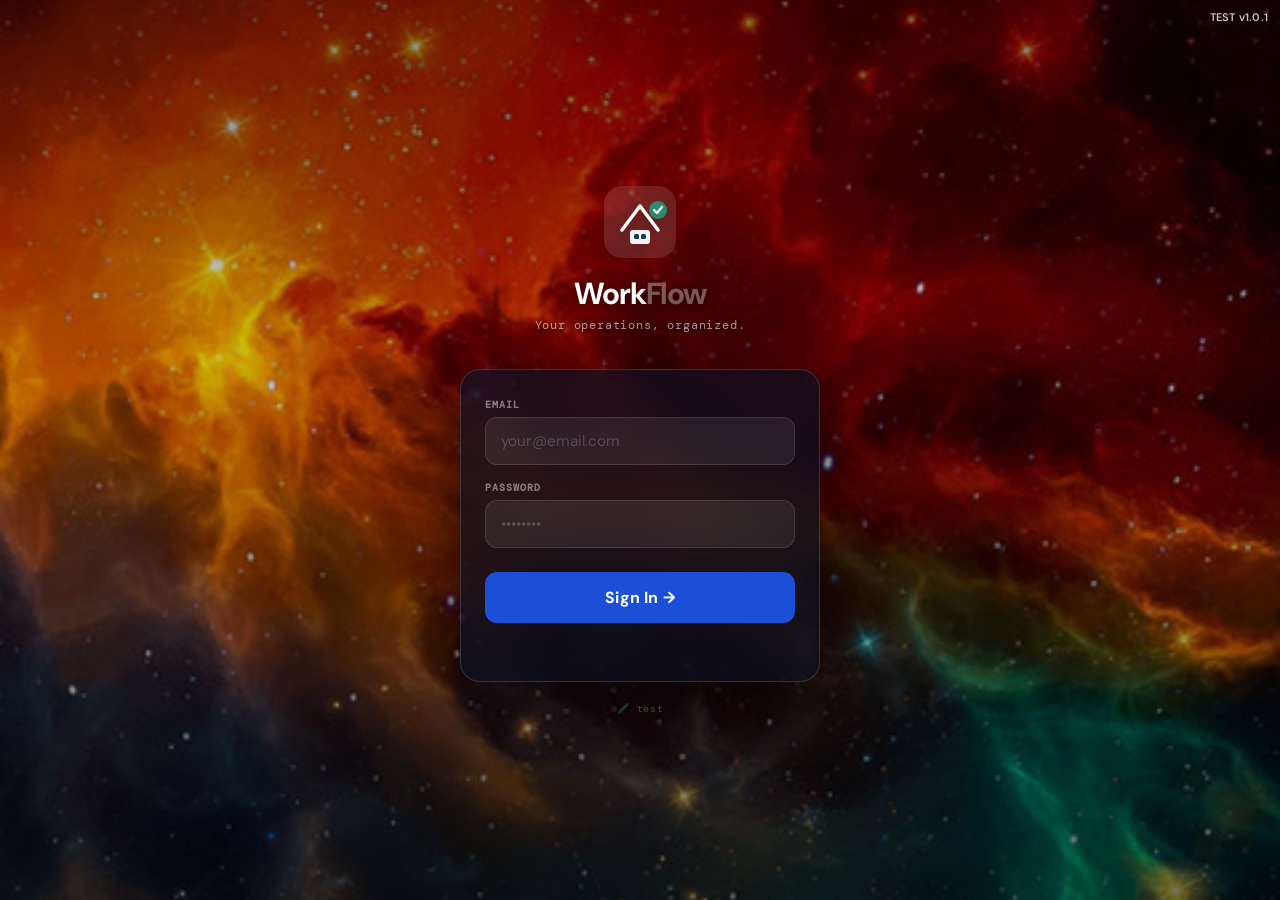
==== index.html @ 75b76e62 "Add money audit form improvements and encryption recovery key - Item 1 (cash on hand vs Acumatica) n" ====
<!DOCTYPE html>
<html lang="en">
<head>
<meta charset="UTF-8">
<meta name="viewport" content="width=device-width, initial-scale=1.0, maximum-scale=1.0">
<title>WorkFlow</title>
<link href="https://fonts.googleapis.com/css2?family=DM+Sans:ital,opsz,wght@0,9..40,300;0,9..40,400;0,9..40,500;0,9..40,600;0,9..40,700;1,9..40,400&family=DM+Mono:wght@400;500&display=swap" rel="stylesheet">
<meta name="mobile-web-app-capable" content="yes">
<meta name="apple-mobile-web-app-capable" content="yes">
<meta name="apple-mobile-web-app-status-bar-style" content="black-translucent">
<meta name="apple-mobile-web-app-title" content="WorkFlow">
<link rel="apple-touch-icon" href="workflow_icon.png" sizes="1024x1024">
<meta name="theme-color" content="#0F2340">
<link rel="manifest" href="manifest.json">
<style>
:root {
  --bg:#F2F3F5; --white:#fff; --surface:#FFFFFF; --surface2:#F8F8FA; --border:#E4E7EC;
  --text:#0F1923; --muted:#6B7A8D; --muted2:#9AA5B4;
  --accent:#1B4FD8; --accent-light:#EBF0FD;
  --green:#16A34A; --green-light:#DCFCE7;
  --orange:#D97706; --orange-light:#FEF3C7;
  --red:#DC2626; --red-light:#FEE2E2;
  --purple:#7C3AED; --purple-light:#EDE9FE;
  --navy:#0F2340;
  --radius:14px; --radius-sm:9px; --shadow:0 1px 4px rgba(0,0,0,0.06);
}
body.dark {
  --bg:#0a0d14; --white:#131720; --surface:#1a1e2a; --surface2:#1f2433; --border:#252d3d;
  --text:#e2e8f0; --muted:#64748b; --muted2:#475569;
  --accent:#4f7ef5; --accent-light:#1a2340;
  --green:#16A34A; --green-light:#0d2a1f;
  --orange:#D97706; --orange-light:#2a1800;
  --red:#DC2626; --red-light:#2a0d0d;
  --purple:#7C3AED; --purple-light:#1e1430;
  --navy:#080f1a;
  --shadow:0 2px 12px rgba(0,0,0,0.4);
}
body.dark .home-banner,body.dark .app-header{background:#080f1a;}
body.dark .checklist-section-hdr{background:#080f1a;}
body.dark .audit-section-hdr{background:#080f1a;}
body.dark .report-top.da3-top{background:#080f1a;}
body.dark .report-top.audit-top{background:#080f1a;}
body.dark .bottom-nav{background:#131720;border-top-color:#252d3d;}
body.dark .modal-sheet{background:#131720;}
body.dark .modal-overlay{background:rgba(0,0,0,0.7);}
body.dark input,body.dark select,body.dark textarea{background:#1a1e2a;color:#e2e8f0;border-color:#252d3d;}
body.dark .yn-btn{background:#1a1e2a;color:#9ca3af;}
body.dark .sub-item-row{background:#0f1320;}
body.dark .task-row{background:#131720;}
body.dark .yn-row{background:#131720;}
body.dark .notes-ta{background:#1a1e2a;color:#e2e8f0;}
body.dark .home-progress-bar{background:rgba(255,255,255,0.15);}
.home-datetime{font-size:0.72rem;color:rgba(255,255,255,0.45);font-family:'DM Mono',monospace;margin-top:4px;letter-spacing:0.03em;}
.sig-pad-wrap{border:2px solid var(--border);border-radius:12px;overflow:hidden;background:var(--white);touch-action:none;cursor:crosshair;position:relative;}
.sig-pad-wrap canvas{display:block;width:100%;height:160px;}
.sig-thumb-grid{display:grid;grid-template-columns:repeat(3,1fr);gap:8px;margin-top:10px;}
.sig-thumb{background:var(--white);border:1.5px solid var(--border);border-radius:10px;padding:6px;cursor:pointer;position:relative;display:flex;align-items:center;justify-content:center;}
.sig-thumb:active{transform:scale(0.97);}
.sig-thumb img{max-width:100%;max-height:60px;object-fit:contain;}
.sig-thumb .sig-del{position:absolute;top:3px;right:3px;background:var(--red);color:white;border:none;border-radius:50%;width:18px;height:18px;font-size:10px;cursor:pointer;display:flex;align-items:center;justify-content:center;line-height:1;}
.sig-thumb.active-sig{border-color:var(--green);box-shadow:0 0 0 2px var(--green-light);}
.email-list-card{background:var(--white);border:1.5px solid var(--border);border-radius:var(--radius);padding:12px 15px;margin-bottom:7px;cursor:pointer;display:flex;align-items:center;gap:12px;transition:border-color 0.15s;}
.email-list-card:active{opacity:0.8;}
.email-list-card.selected{border-color:var(--accent);background:var(--accent-light);}
.email-list-card-check{width:20px;height:20px;border-radius:50%;border:2px solid var(--border);flex-shrink:0;display:flex;align-items:center;justify-content:center;font-size:11px;color:white;transition:all 0.15s;}
.email-list-card.selected .email-list-card-check{background:var(--accent);border-color:var(--accent);}
.email-list-card-name{font-weight:600;font-size:0.9rem;flex:1;}
.email-list-card-count{font-size:0.68rem;color:var(--muted2);font-family:'DM Mono',monospace;}
.email-list-dropdown{flex:1;padding:9px 12px;border:1.5px solid var(--border);border-radius:var(--radius-sm);font-family:'DM Sans',sans-serif;font-size:0.88rem;color:var(--text);background:var(--bg);outline:none;appearance:none;background-image:url("data:image/svg+xml,%3Csvg xmlns='http://www.w3.org/2000/svg' width='12' height='12' viewBox='0 0 12 12'%3E%3Cpath fill='%236B7A8D' d='M6 8L1 3h10z'/%3E%3C/svg%3E");background-repeat:no-repeat;background-position:right 10px center;padding-right:28px;}
.email-manage-btn{padding:9px 13px;border-radius:var(--radius-sm);border:1.5px solid var(--border);background:var(--bg);font-family:'DM Sans',sans-serif;font-size:0.8rem;font-weight:600;color:var(--accent);cursor:pointer;flex-shrink:0;}
.email-recipient-chip{font-size:0.68rem;font-family:'DM Mono',monospace;background:var(--accent-light);color:var(--accent);padding:3px 9px;border-radius:20px;}
.tpl-pill{flex-shrink:0;padding:7px 14px;border-radius:20px;border:1.5px solid var(--border);background:var(--white);font-family:'DM Sans',sans-serif;font-size:0.82rem;font-weight:600;color:var(--muted);cursor:pointer;white-space:nowrap;transition:all 0.15s;}
.tpl-pill.active{background:var(--navy);color:white;border-color:var(--navy);}
.email-tpl-card{background:var(--white);border:1.5px solid var(--border);border-radius:var(--radius);margin-bottom:7px;overflow:hidden;cursor:pointer;transition:border-color 0.15s;}
.email-tpl-card.active{border-color:var(--accent);}
.email-tpl-card-hdr{display:flex;align-items:center;gap:10px;padding:12px 14px;}
.email-tpl-card-check{width:20px;height:20px;border-radius:50%;border:2px solid var(--border);flex-shrink:0;display:flex;align-items:center;justify-content:center;font-size:11px;color:white;transition:all 0.15s;}
.email-tpl-card.active .email-tpl-card-check{background:var(--accent);border-color:var(--accent);}
.email-tpl-card-name{font-size:0.72rem;font-family:'DM Mono',monospace;color:var(--muted2);text-transform:uppercase;letter-spacing:0.07em;}
.email-tpl-card-subject{font-size:0.9rem;font-weight:700;color:var(--text);flex:1;}
.email-tpl-card.active .email-tpl-card-subject{color:var(--accent);}
.email-tpl-card-edit{padding:5px 10px;border:1.5px solid var(--border);border-radius:7px;background:var(--bg);font-size:0.75rem;font-weight:600;color:var(--muted);cursor:pointer;flex-shrink:0;}
.email-tpl-card-body{padding:0 14px 12px;font-size:0.82rem;color:var(--muted);line-height:1.55;white-space:pre-wrap;border-top:1px solid var(--border);padding-top:10px;display:none;}
.email-tpl-card.active .email-tpl-card-body{display:block;}
.email-compose-btn{width:100%;padding:14px;border-radius:var(--radius);border:none;background:var(--navy);color:white;font-family:'DM Sans',sans-serif;font-size:0.9rem;font-weight:700;cursor:pointer;display:flex;align-items:center;justify-content:center;gap:8px;}
.email-compose-btn:active{transform:scale(0.98);}
.email-list-block{background:var(--surface2);border-radius:10px;padding:12px;margin-bottom:12px;border:1px solid var(--border);}
.email-list-name-row{display:flex;align-items:center;gap:8px;margin-bottom:8px;}
.email-list-name{flex:1;background:var(--white);border:1.5px solid var(--border);border-radius:8px;padding:8px 10px;font-size:0.9rem;color:var(--text);font-family:'DM Sans',sans-serif;outline:none;}
.email-list-del{background:var(--red-light);color:var(--red);border:none;border-radius:7px;padding:7px 11px;font-size:0.85rem;cursor:pointer;font-weight:700;}
.email-list-textarea{width:100%;border:1.5px solid var(--border);border-radius:8px;padding:8px 10px;font-size:0.78rem;font-family:'DM Mono',monospace;background:var(--white);color:var(--text);resize:none;outline:none;min-height:70px;box-sizing:border-box;line-height:1.6;}
body.dark .ainfo-card{background:var(--white);}
body.dark .aitem-text{color:#e2e8f0;}
body.dark .aitem-num{color:#9ca3af;}
body.dark .acorr-lbl.orange{color:#f09a3e;}
body.dark .acorr-lbl.green{color:#4caf82;}
body.dark .acorr-lbl.blue{color:#6fa3e8;}
body.dark .ayn-btn{background:var(--surface);color:#c9d1e0;border-color:var(--border);}
body.dark .ayn-btn.ayes{color:#4caf82;}
body.dark .ayn-btn.ano{color:#e06c6c;}
body.dark .ayn-btn.ana{color:#9ca3af;}
body.dark .audit-slbl{color:#9ca3af;}
body.dark .ainfo-lbl{color:#9ca3af;}
body.dark .asig-note{background:#1e1430;border-color:#4a3a70;color:#b8a4df;}
body.dark .cmeta-field .cmeta-label{color:#9ca3af;}
body.dark .cmeta-field .cmeta-val{color:#e2e8f0;}
*{margin:0;padding:0;box-sizing:border-box;-webkit-tap-highlight-color:transparent;}
body{font-family:'DM Sans',sans-serif;background:var(--bg);color:var(--text);min-height:100vh;font-size:15px;-webkit-font-smoothing:antialiased;}

/* ── SCREENS ── */
.screen{display:none;min-height:100vh;}
.screen.active{display:block;}

/* ── STICKY HEADER ── */
.app-header{background:var(--navy);color:white;padding:52px 16px 14px;position:sticky;top:0;z-index:100;display:flex;align-items:center;gap:12px;}
/* JS sets --header-h on each checklist screen open; fallback 84px */
.back-btn{background:rgba(255,255,255,0.1);border:none;color:white;width:36px;height:36px;border-radius:var(--radius-sm);font-size:18px;cursor:pointer;display:flex;align-items:center;justify-content:center;flex-shrink:0;}
.header-title{font-size:1.05rem;font-weight:700;line-height:1.2;letter-spacing:-0.02em;}
.header-sub{font-size:0.62rem;color:rgba(255,255,255,0.4);font-family:'DM Mono',monospace;margin-top:2px;letter-spacing:0.05em;text-transform:uppercase;}

/* ── HOME TOP BANNER ── */
.home-banner{background:var(--navy);color:white;padding:52px 20px 30px;position:relative;}
.home-banner::after{content:'';position:absolute;bottom:-1px;left:0;right:0;height:24px;background:var(--bg);border-radius:20px 20px 0 0;}
body.dark .home-banner::after{background:var(--bg);}
.home-banner-row1{display:flex;align-items:center;justify-content:space-between;margin-bottom:14px;}
.home-greeting{font-size:0.65rem;color:rgba(255,255,255,0.5);font-family:'DM Mono',monospace;letter-spacing:0.1em;text-transform:uppercase;}
.home-datetime{font-size:0.72rem;color:rgba(255,255,255,0.45);font-family:'DM Mono',monospace;letter-spacing:0.03em;}
.home-banner-row2{display:flex;align-items:center;justify-content:space-between;gap:12px;}
.home-banner-text{flex:1;}
.home-name{font-size:1.6rem;font-weight:700;letter-spacing:-0.03em;}
.home-month{display:inline-block;background:rgba(255,255,255,0.12);border-radius:20px;padding:4px 13px;font-size:0.72rem;font-family:'DM Mono',monospace;margin-top:10px;letter-spacing:0.02em;}
.home-overall-label{font-size:0.65rem;color:rgba(255,255,255,0.45);margin-top:8px;font-family:'DM Mono',monospace;}
/* Progress ring */
.home-ring-wrap{position:relative;width:64px;height:64px;flex-shrink:0;display:flex;align-items:center;justify-content:center;}
.home-ring{width:64px;height:64px;transform:rotate(-90deg);}
.home-ring-bg{fill:none;stroke:rgba(255,255,255,0.12);stroke-width:5;}
.home-ring-fill{fill:none;stroke:rgba(255,255,255,0.85);stroke-width:5;stroke-linecap:round;stroke-dasharray:150.8;stroke-dashoffset:150.8;transition:stroke-dashoffset 0.6s ease;}
.home-ring-pct{position:absolute;font-size:0.72rem;font-weight:700;color:white;font-family:'DM Mono',monospace;letter-spacing:-0.02em;}

/* ── SETUP BANNER ── */
.setup-banner{margin:20px 14px 0;background:var(--orange-light);border:1px solid #f0c080;border-radius:var(--radius);padding:13px 15px;display:flex;gap:10px;}
.setup-banner-text{font-size:0.82rem;color:var(--orange);}
.setup-banner-text strong{display:block;font-weight:700;margin-bottom:3px;}
.setup-go-btn{display:inline-block;margin-top:8px;background:var(--orange);color:white;border:none;border-radius:8px;padding:7px 14px;font-family:'DM Sans',sans-serif;font-weight:600;font-size:0.8rem;cursor:pointer;}

/* ── SECTION LABEL ── */
.section-label{padding:14px 18px 7px;font-size:0.62rem;font-family:'DM Mono',monospace;text-transform:uppercase;letter-spacing:0.1em;color:var(--muted2);font-weight:500;}

/* ── HOME HOUSE CARDS ── */
.home-list{padding:8px 14px 200px;}
.home-house-card{background:var(--white);border:1px solid var(--border);border-radius:var(--radius);margin-bottom:8px;overflow:hidden;cursor:pointer;transition:transform 0.12s;}
.home-house-card:active{transform:scale(0.985);}
.home-house-card-body{padding:14px 15px;display:flex;align-items:center;gap:13px;}
.home-house-icon{width:40px;height:40px;border-radius:11px;background:var(--accent-light);display:flex;align-items:center;justify-content:center;font-size:1.1rem;flex-shrink:0;}
.home-house-info{flex:1;min-width:0;}
.home-house-name{font-weight:700;font-size:0.95rem;white-space:nowrap;overflow:hidden;text-overflow:ellipsis;letter-spacing:-0.01em;}
.home-house-summary{font-size:0.7rem;color:var(--muted2);margin-top:3px;font-family:'DM Mono',monospace;}
.home-house-badges{display:flex;gap:5px;margin-top:7px;flex-wrap:wrap;}
.badge{font-size:0.65rem;font-weight:700;font-family:'DM Mono',monospace;padding:3px 8px;border-radius:20px;}
.badge-green{background:var(--green-light);color:var(--green);}
.badge-amber{background:var(--orange-light);color:var(--orange);}
.badge-orange{background:var(--orange-light);color:var(--orange);}
.badge-red{background:var(--red-light);color:var(--red);}
.badge-grey{background:var(--bg);color:var(--muted2);}
.badge-purple{background:var(--purple-light);color:var(--purple);}
.home-house-chevron{color:var(--muted2);font-size:1.1rem;flex-shrink:0;}
.home-house-bar{height:2px;background:var(--bg);}
.home-house-bar-fill{height:100%;background:var(--green);transition:width 0.4s;}
/* Inline stat chips on house cards */
.home-house-chips{display:flex;gap:5px;margin-top:7px;flex-wrap:wrap;}
.hhcard-chip{font-size:0.65rem;font-weight:700;font-family:'DM Mono',monospace;padding:3px 8px;border-radius:20px;white-space:nowrap;}
.house-stats{display:flex;gap:10px;flex-wrap:wrap;margin-top:4px;}
.house-stat{display:flex;align-items:center;gap:5px;font-size:0.72rem;font-weight:600;color:var(--muted);white-space:nowrap;}
.house-stat-dot{width:7px;height:7px;border-radius:50%;background:var(--muted2);flex-shrink:0;}
.house-stat.green{color:var(--green);}.house-stat.green .house-stat-dot{background:var(--green);}
.house-stat.amber{color:var(--amber);}.house-stat.amber .house-stat-dot{background:var(--amber);}
.house-stat.red{color:#ff4d5f;font-weight:800;text-shadow:0 0 10px rgba(255,77,95,0.18);}.house-stat.red .house-stat-dot{background:#ff4d5f;box-shadow:0 0 8px rgba(255,77,95,0.35);}
.house-stat.grey{color:var(--muted2);}.house-stat.grey .house-stat-dot{background:var(--muted2);}
.chip-green{background:var(--green-light);color:var(--green);}
.chip-amber{background:var(--orange-light);color:var(--orange);}
.chip-red{background:#3a0b10;color:#ff4d5f;border:1px solid rgba(255,77,95,0.22);font-weight:800;}
.chip-grey{background:var(--bg);color:var(--muted2);}

/* ── HOUSE DETAIL SCREEN ── */
.house-subnav{display:flex;align-items:center;gap:10px;padding:6px 16px 8px;background:var(--navy);}
.house-detail-banner{background:var(--navy);color:white;padding:4px 16px 22px;position:relative;}
.house-detail-banner::after{content:'';position:absolute;bottom:-1px;left:0;right:0;height:20px;background:var(--bg);border-radius:18px 18px 0 0;}
.house-detail-stats{display:grid;grid-template-columns:1fr 1fr;gap:8px;}
.house-stat-pill{background:rgba(255,255,255,0.1);border-radius:10px;padding:10px 12px;}
.house-stat-label{font-size:0.6rem;color:rgba(255,255,255,0.45);font-family:'DM Mono',monospace;text-transform:uppercase;letter-spacing:0.07em;margin-bottom:3px;}
.house-stat-value{font-size:0.95rem;font-weight:700;}

.detail-content{padding:0 14px 180px;}

/* DA3 card on house detail */
.da3-card{background:var(--white);border:1px solid var(--border);border-radius:var(--radius);overflow:hidden;margin-bottom:8px;cursor:pointer;transition:transform 0.12s;}
.da3-card:active{transform:scale(0.985);}
.da3-card-body{padding:15px 16px;display:flex;align-items:center;gap:13px;}
.da3-card-icon{width:40px;height:40px;border-radius:11px;background:var(--accent-light);display:flex;align-items:center;justify-content:center;font-size:1.1rem;flex-shrink:0;}
.da3-card-info{flex:1;}
.da3-card-title{font-weight:700;font-size:0.95rem;letter-spacing:-0.01em;}
.da3-card-meta{font-size:0.7rem;color:var(--muted2);margin-top:3px;font-family:'DM Mono',monospace;}
.da3-card-chevron{color:var(--muted2);font-size:1.1rem;}
.da3-card-bar{height:2px;background:var(--bg);}
.da3-card-bar-fill{height:100%;background:var(--accent);transition:width 0.4s;}

/* Individuals section on house detail */
.indiv-card{background:var(--white);border:1px solid var(--border);border-radius:var(--radius);margin-bottom:7px;overflow:hidden;cursor:pointer;transition:transform 0.12s;position:relative;}
.indiv-card:active{transform:scale(0.985);}
.indiv-card-body{padding:13px 15px 13px 19px;display:flex;align-items:center;gap:12px;position:relative;}
/* Left edge stripes */
.indiv-card::before{content:'';position:absolute;left:0;top:0;bottom:0;width:4px;border-radius:var(--radius) 0 0 var(--radius);}
.indiv-card.status-done::before{background:var(--green);}
.indiv-card.status-no::before{background:var(--red);}
.indiv-card.status-saved::before{background:var(--accent);}
.indiv-card.status-progress::before{background:var(--orange);}
.indiv-avatar{width:36px;height:36px;border-radius:9px;background:var(--navy);display:flex;align-items:center;justify-content:center;font-size:0.72rem;font-weight:700;color:white;flex-shrink:0;letter-spacing:0.02em;}
.indiv-card.status-done .indiv-avatar{background:var(--green);}
.indiv-card.status-no .indiv-avatar{background:var(--red);}
.indiv-card.status-saved .indiv-avatar{background:var(--accent);}
.indiv-card.status-progress .indiv-avatar{background:var(--orange);}
.indiv-info{flex:1;min-width:0;}
.indiv-name{font-weight:600;font-size:0.92rem;letter-spacing:-0.01em;}
.indiv-meta{font-size:0.7rem;color:var(--muted2);font-family:'DM Mono',monospace;margin-top:3px;}
.no-badge{background:var(--red-light);color:var(--red);font-size:0.68rem;font-weight:700;font-family:'DM Mono',monospace;padding:3px 8px;border-radius:20px;flex-shrink:0;}
.indiv-chevron{color:var(--muted2);font-size:1.1rem;}
.indiv-bar{height:2px;background:var(--bg);}
.indiv-bar-fill{height:100%;background:var(--purple);transition:width 0.4s;}
.indiv-card.status-done .indiv-bar-fill{background:var(--green);}
.indiv-card.status-no .indiv-bar-fill{background:var(--red);}
/* Left edge status stripe */
.indiv-card::before,.da3-card.stripe-done::before{content:'';position:absolute;left:0;top:0;bottom:0;width:4px;border-radius:var(--radius) 0 0 var(--radius);}
.indiv-card.status-done::before{content:'';display:block;position:absolute;left:0;top:0;bottom:0;width:4px;background:var(--green);}
.indiv-card.status-no::before{content:'';display:block;position:absolute;left:0;top:0;bottom:0;width:4px;background:var(--red);}
.indiv-card.status-saved::before{content:'';display:block;position:absolute;left:0;top:0;bottom:0;width:4px;background:var(--accent);}
.indiv-card.status-progress::before{content:'';display:block;position:absolute;left:0;top:0;bottom:0;width:4px;background:var(--orange);}
.indiv-card-body{padding-left:19px;}

.add-indiv-row{background:var(--white);border:1.5px dashed var(--border);border-radius:var(--radius);padding:13px 16px;text-align:center;justify-content:center;display:flex;align-items:center;gap:8px;cursor:pointer;color:var(--accent);font-size:0.85rem;font-weight:600;margin-bottom:10px;}
.add-indiv-row:active{opacity:0.7;}

/* ── DA3 CHECKLIST ── */
.checklist-meta-bar{background:var(--accent-light);border-bottom:1px solid var(--border);padding:11px 18px;display:flex;gap:18px;}
.cmeta-field .cmeta-label{font-size:0.63rem;text-transform:uppercase;letter-spacing:0.1em;color:var(--muted);font-family:'DM Mono',monospace;margin-bottom:2px;}
.cmeta-field .cmeta-val{font-size:0.85rem;font-weight:600;color:var(--accent);}
.prog-bar{height:3px;background:rgba(0,0,0,0.08);position:sticky;top:var(--header-h,76px);z-index:99;}
.prog-fill{height:100%;transition:width 0.3s;}
.prog-fill.da3{background:var(--green);}
.prog-fill.audit{background:var(--purple);}
.checklist-section-hdr{background:var(--navy);color:white;padding:8px 18px;font-size:0.6rem;font-weight:700;text-transform:uppercase;letter-spacing:0.1em;font-family:'DM Mono',monospace;}
.task-row{background:var(--white);border-bottom:1px solid var(--border);}
.task-row-main{display:flex;align-items:flex-start;gap:13px;padding:13px 15px;cursor:pointer;}
.task-check{width:26px;height:26px;border-radius:6px;border:2px solid var(--border);flex-shrink:0;margin-top:1px;display:flex;align-items:center;justify-content:center;font-size:13px;color:white;transition:all 0.15s;background:var(--white);}
.task-row.checked .task-check{background:var(--green);border-color:var(--green);}
.task-row.na .task-check{background:var(--muted);border-color:var(--muted);}
.task-text-wrap{flex:1;}
.task-title{font-size:0.87rem;font-weight:500;line-height:1.4;}
.task-row.checked .task-title{color:var(--muted2);text-decoration:line-through;}
.expand-hint{color:var(--muted);font-size:0.72rem;margin-top:3px;cursor:pointer;display:inline-flex;align-items:center;gap:3px;}
.task-notes-area{padding:0 15px 12px 54px;display:none;}
.task-notes-area.open{display:block;}
.notes-lbl{font-size:0.63rem;text-transform:uppercase;letter-spacing:0.1em;color:var(--muted);font-family:'DM Mono',monospace;margin-bottom:4px;}
.notes-ta{width:100%;border:1px solid var(--border);border-radius:8px;padding:8px 11px;font-family:'DM Sans',sans-serif;font-size:0.82rem;background:var(--bg);color:var(--text);resize:none;outline:none;min-height:58px;margin-bottom:7px;transition:border-color 0.2s;}
.notes-ta:focus{border-color:var(--accent);}
.na-btn{background:transparent;border:1px solid var(--border);border-radius:6px;padding:4px 9px;font-size:0.68rem;font-family:'DM Mono',monospace;color:var(--muted);cursor:pointer;}
.sub-item-row{background:var(--bg);border-bottom:1px solid var(--border);display:flex;align-items:center;gap:11px;padding:10px 15px 10px 42px;cursor:pointer;}
.sub-check{width:21px;height:21px;border-radius:5px;border:2px solid var(--border);flex-shrink:0;display:flex;align-items:center;justify-content:center;font-size:11px;color:white;transition:all 0.15s;}
.sub-item-row.checked .sub-check{background:var(--green);border-color:var(--green);}
.sub-lbl{font-size:0.82rem;flex:1;}
.sub-item-row.checked .sub-lbl{color:var(--muted2);text-decoration:line-through;}
.submit-section{padding:18px 15px;}
.submit-btn{width:100%;padding:15px;border:none;border-radius:var(--radius);color:white;font-family:'DM Sans',sans-serif;font-weight:700;font-size:0.95rem;cursor:pointer;letter-spacing:0.02em;}
.submit-btn.da3-submit{background:var(--green);}
.submit-btn.audit-submit{background:var(--purple);}
.submit-btn:disabled{background:var(--muted);cursor:not-allowed;}
.submit-note{text-align:center;font-size:0.73rem;color:var(--muted);margin-top:9px;}

/* ── AUDIT ── */
.audit-meta-bar{background:var(--purple-light);border-bottom:1px solid var(--border);padding:11px 18px;display:grid;grid-template-columns:1fr 1fr;gap:7px;}
.ameta-label{font-size:0.63rem;text-transform:uppercase;letter-spacing:0.1em;color:var(--muted);font-family:'DM Mono',monospace;margin-bottom:2px;}
.ameta-val{font-size:0.85rem;font-weight:600;color:var(--purple);}
.audit-section-hdr{background:var(--navy);color:white;padding:8px 18px;font-size:0.6rem;font-weight:700;text-transform:uppercase;letter-spacing:0.1em;font-family:'DM Mono',monospace;}
/* Audit form cards */
.acard{background:var(--white);border:1px solid var(--border);border-radius:var(--radius);padding:14px;margin-bottom:8px;transition:border-color 0.2s,background 0.2s;overflow:hidden;position:relative;}
.acard.answered-yes{border-color:var(--green);}
.acard.answered-no{border-color:var(--red);}
.acard.answered-na{border-color:var(--muted2);}
/* Left stripe on audit cards */
.acard::before{content:'';position:absolute;left:0;top:0;bottom:0;width:4px;border-radius:3px 0 0 3px;}
.acard.answered-yes::before{background:var(--green);}
.acard.answered-no::before{background:var(--red);}
.acard.answered-na::before{background:var(--muted2);}
.acard.aerror{border-color:#e00!important;animation:ashake 0.35s;}
@keyframes ashake{0%,100%{transform:translateX(0)}25%{transform:translateX(-5px)}75%{transform:translateX(5px)}}
.aitem-num{font-size:0.62rem;font-weight:700;color:var(--muted2);font-family:'DM Mono',monospace;margin-bottom:5px;text-transform:uppercase;letter-spacing:0.08em;}
.aitem-text{font-size:0.87rem;line-height:1.55;margin-bottom:12px;font-weight:500;}
.anote-tag{font-size:0.72rem;font-weight:700;color:var(--orange);margin:-6px 0 10px;display:block;}
.ayn-row{display:flex;gap:7px;}
.ayn-btn{flex:1;padding:10px 6px;border-radius:var(--radius-sm);border:1.5px solid var(--border);background:var(--bg);font-family:'DM Sans',sans-serif;font-size:0.85rem;font-weight:700;cursor:pointer;transition:all 0.15s;display:flex;align-items:center;justify-content:center;gap:5px;}
.ayn-btn.ayes{color:var(--green);}
.ayn-btn.ano{color:var(--red);}
.ayn-btn.ana{color:var(--muted);}
.ayn-btn.ayes.active{background:var(--green);color:white;border-color:var(--green);}
.ayn-btn.ano.active{background:var(--red);color:white;border-color:var(--red);}
.ayn-btn.ana.active{background:var(--muted);color:white;border-color:var(--muted);}
.ayn-btn:active{transform:scale(0.96);}
.acorr{margin-top:11px;display:none;}
.acorr.show{display:block;}
.acorr-lbl{font-size:0.67rem;font-weight:700;font-family:'DM Mono',monospace;margin-bottom:5px;text-transform:uppercase;}
.acorr-lbl.orange{color:var(--orange);}
.acorr-lbl.green{color:var(--green);}
.acorr-lbl.blue{color:var(--accent);}
.acorr-ta{width:100%;border:1.5px solid var(--border);border-radius:8px;padding:9px 11px;font-size:0.84rem;font-family:'DM Mono',monospace;resize:none;outline:none;min-height:60px;background:var(--white);color:var(--text);line-height:1.5;}
.acorr-ta:focus{border-color:var(--accent);}
.acorr-ta.ob{border-color:var(--orange);background:var(--orange-light);}
.acorr-ta.gb{border-color:var(--green);background:var(--green-light);}
.acorr-ta.bb{border-color:var(--accent);background:var(--accent-light);}
.acurrency-row{display:flex;flex-direction:column;gap:8px;margin-top:11px;}
.acurrency-field{display:flex;align-items:center;gap:8px;}
.acurrency-lbl{font-size:0.78rem;font-weight:600;width:100px;flex-shrink:0;}
.acurrency-input{flex:1;min-width:0;border:1.5px solid var(--border);border-radius:8px;padding:9px 11px;font-size:0.95rem;font-family:'DM Mono',monospace;outline:none;background:var(--surface2);text-align:right;}
.acurrency-input:focus{border-color:var(--accent);}
.amismatch{margin-top:10px;display:none;}
.amismatch.show{display:block;}
.adate-row{display:flex;gap:10px;margin-top:11px;}
.adate-field{flex:1;display:flex;flex-direction:column;gap:4px;}
.adate-lbl{font-size:0.68rem;font-weight:700;color:var(--muted);font-family:'DM Mono',monospace;text-transform:uppercase;}
.adate-input{border:1.5px solid var(--border);border-radius:8px;padding:9px 11px;font-size:0.88rem;font-family:'DM Sans',sans-serif;outline:none;background:var(--surface2);width:100%;}
.adate-input:focus{border-color:var(--accent);}
.aexpiry-warn{font-size:0.71rem;font-weight:700;padding:5px 8px;border-radius:6px;margin-top:4px;display:none;}
.aexpiry-warn.warn{display:block;background:#fffbe6;color:#8a6d00;border:1px solid #e6d87a;}
.aexpiry-warn.expired{display:block;background:#fdf0f0;color:var(--red);border:1px solid #e8b0b0;}
.aautofill{font-size:0.82rem;font-family:'DM Mono',monospace;padding:8px 11px;background:#f0f4fa;border-radius:7px;color:var(--accent);margin-top:10px;border:1px solid #c0d0e8;white-space:pre-line;}
.asub-items{margin-top:11px;flex-direction:column;gap:9px;padding-top:11px;border-top:1px solid var(--border);}
.asub-item{display:flex;align-items:flex-start;gap:9px;}
.asub-lbl{font-size:0.81rem;line-height:1.5;flex:1;padding-top:8px;}
.asub-input{border:1.5px solid var(--border);border-radius:7px;padding:8px 10px;font-size:0.82rem;font-family:'DM Sans',sans-serif;width:130px;outline:none;flex-shrink:0;}
.asub-input:focus{border-color:var(--accent);}
.acompletion{display:flex;align-items:center;gap:8px;padding:10px 13px;border-radius:10px;background:var(--purple-light);border:1px solid #c9b8e8;margin-bottom:14px;font-size:0.8rem;font-weight:600;color:var(--purple);}
.acomp-dot{width:8px;height:8px;border-radius:50%;background:var(--orange);flex-shrink:0;transition:background 0.3s;}
.acomp-dot.done{background:var(--green);}
/* Month picker */
.amp-display{border:1.5px solid var(--border);border-radius:9px;padding:10px 12px;font-size:0.9rem;background:var(--surface2);cursor:pointer;display:flex;align-items:center;justify-content:space-between;user-select:none;}
.amp-wrap{position:relative;display:block;width:100%;}
.amp-dropdown{position:absolute;top:calc(100% + 4px);left:0;right:0;background:var(--white);color:var(--text);border:1.5px solid var(--border);border-radius:11px;z-index:600;box-shadow:0 8px 24px rgba(0,0,0,0.2);overflow:hidden;display:none;}
.amp-dropdown.open{display:block;}
.amp-hdr{display:flex;align-items:center;justify-content:space-between;padding:10px 14px;border-bottom:1px solid var(--border);}
.amp-year{font-weight:700;font-size:0.9rem;}
.amp-nav{background:none;border:none;font-size:1.2rem;cursor:pointer;padding:4px 10px;color:var(--accent);border-radius:6px;}
.amp-nav:active{background:var(--purple-light);}
.amp-grid{display:grid;grid-template-columns:repeat(4,1fr);gap:4px;padding:10px;}
.amp-cell{padding:9px 4px;text-align:center;border-radius:8px;cursor:pointer;font-size:0.82rem;font-weight:500;}
.amp-cell:hover{background:var(--purple-light);}
.amp-cell.selected{background:var(--purple);color:white;font-weight:700;}
.amp-cell.disabled{opacity:0.28;cursor:default;pointer-events:none;}
/* Section label inside audit */
.audit-slbl{font-size:0.68rem;font-weight:700;color:var(--muted);letter-spacing:0.1em;text-transform:uppercase;font-family:'DM Mono',monospace;margin:20px 0 8px 2px;}
.ainfo-card{background:var(--white);border:1px solid var(--border);border-radius:var(--radius);padding:14px;margin-bottom:10px;}
.ainfo-row{display:flex;flex-direction:column;gap:4px;margin-bottom:12px;}
.ainfo-row:last-child{margin-bottom:0;}
.ainfo-lbl{font-size:0.68rem;font-weight:700;color:var(--muted);font-family:'DM Mono',monospace;text-transform:uppercase;}
.ainfo-input{border:1.5px solid var(--border);border-radius:var(--radius-sm);padding:10px 12px;font-size:0.9rem;font-family:'DM Sans',sans-serif;width:100%;min-width:0;box-sizing:border-box;outline:none;background:var(--bg);color:var(--text);}
.ainfo-input:focus{border-color:var(--accent);}
.ainfo-input.prefilled{background:var(--surface2);color:var(--text);border-style:dashed;cursor:default;opacity:0.8;}
.asig-note{background:var(--purple-light);border:1px solid #c9b8e8;border-radius:10px;padding:11px 13px;font-size:0.77rem;color:var(--purple);line-height:1.6;margin-bottom:10px;}
/* Export bar */
.audit-export-bar{position:fixed;bottom:0;left:0;right:0;padding:10px 14px 28px;background:var(--white);border-top:1px solid var(--border);display:none;gap:8px;z-index:20;}
.audit-export-bar.visible{display:flex;}
.audit-exp-btn{flex:1;padding:12px;background:var(--navy);color:white;border:none;border-radius:var(--radius-sm);font-family:'DM Sans',sans-serif;font-size:0.85rem;font-weight:700;cursor:pointer;display:flex;align-items:center;justify-content:center;gap:7px;transition:opacity 0.15s;}
.audit-exp-btn:disabled{opacity:0.5;cursor:default;}
.audit-exp-btn:active{opacity:0.85;}
.audit-exp-btn.secondary{background:var(--bg);color:var(--text);border:1.5px solid var(--border);font-size:0.82rem;}
.audit-exp-btn.save{background:var(--accent-light);color:var(--accent);border:1.5px solid #bfcffa;font-size:0.85rem;}
@keyframes aspin{to{transform:rotate(360deg);}}
.aspinner{display:inline-block;width:16px;height:16px;border:2px solid rgba(255,255,255,0.3);border-top-color:white;border-radius:50%;animation:aspin 0.7s linear infinite;}
.yn-row{background:var(--white);border-bottom:1px solid var(--border);padding:13px 15px;}
.yn-q{font-size:0.87rem;font-weight:500;line-height:1.4;margin-bottom:9px;}
.yn-q .qnum{font-family:'DM Mono',monospace;font-weight:700;color:var(--accent);margin-right:5px;}
.yn-btns{display:flex;gap:8px;}
.yn-btn{flex:1;padding:9px;border:2px solid var(--border);border-radius:8px;background:transparent;font-family:'DM Sans',sans-serif;font-weight:700;font-size:0.87rem;cursor:pointer;transition:all 0.15s;color:var(--muted);}
.yn-btn.yes-btn.active{background:var(--green-light);border-color:var(--green);color:var(--green);}
.yn-btn.no-btn.active{background:var(--red-light);border-color:var(--red);color:var(--red);}
.no-flag-banner{margin-top:9px;background:var(--red-light);border:1px solid #f5a0a0;border-radius:8px;padding:7px 11px;font-size:0.77rem;color:var(--red);font-weight:600;display:none;}
.no-flag-banner.show{display:block;}
.yn-notes-toggle{font-size:0.71rem;color:var(--muted);cursor:pointer;margin-top:8px;display:inline-flex;align-items:center;gap:3px;}
.yn-notes-area{margin-top:9px;display:none;}
.yn-notes-area.open{display:block;}
.sub-yn-area{margin-top:9px;display:none;background:var(--accent-light);border-radius:8px;padding:11px;}
.sub-yn-area.open{display:block;}
.sub-yn-row{margin-bottom:11px;}
.sub-yn-row:last-child{margin-bottom:0;}
.sub-yn-lbl{font-size:0.82rem;font-weight:500;margin-bottom:6px;line-height:1.4;}
.sub-yn-lbl .qnum{font-family:'DM Mono',monospace;font-weight:700;color:var(--purple);margin-right:4px;}

/* ── HISTORY ── */
.history-wrap{padding:0 14px 180px;}
.history-tabs{display:flex;margin:12px 0 8px;border-radius:20px;overflow:hidden;background:var(--bg);padding:3px;border:1px solid var(--border);}
.hist-tab{flex:1;padding:9px 8px;border:none;background:transparent;font-family:'DM Sans',sans-serif;font-size:0.8rem;font-weight:600;cursor:pointer;color:var(--muted);transition:all 0.2s;border-radius:17px;}
.hist-tab.active{background:var(--white);color:var(--text);box-shadow:0 1px 3px rgba(0,0,0,0.08);}
.history-month-group{margin-bottom:18px;}
.history-month-lbl{font-family:'DM Mono',monospace;font-size:0.65rem;text-transform:uppercase;letter-spacing:0.1em;color:var(--muted2);padding:13px 3px 7px;}
.history-item{background:var(--white);border:1px solid var(--border);border-radius:var(--radius);padding:13px 15px 13px 19px;margin-bottom:7px;display:flex;align-items:center;gap:11px;cursor:pointer;position:relative;overflow:hidden;}
.history-item:active{opacity:0.8;}
/* Left edge stripes for history items */
.history-item::before{content:'';position:absolute;left:0;top:0;bottom:0;width:4px;}
.history-item.hi-exported::before{background:var(--green);}
.history-item.hi-saved::before{background:var(--accent);}
.history-item.hi-no::before{background:var(--red);}
.history-info{flex:1;min-width:0;}
.history-house{font-weight:600;font-size:0.9rem;letter-spacing:-0.01em;}
.history-date{font-size:0.7rem;color:var(--muted2);font-family:'DM Mono',monospace;margin-top:2px;}
.history-score{font-family:'DM Mono',monospace;font-size:0.68rem;background:var(--green-light);color:var(--green);border-radius:20px;padding:3px 8px;font-weight:700;flex-shrink:0;}
.history-score.has-no{background:var(--red-light);color:var(--red);}
.view-btn{background:var(--accent-light);color:var(--accent);border:none;border-radius:8px;padding:6px 11px;font-family:'DM Sans',sans-serif;font-size:0.72rem;font-weight:700;cursor:pointer;flex-shrink:0;}
.hist-export-btn{background:var(--green-light);color:var(--green);border:none;border-radius:8px;padding:6px 11px;font-family:'DM Sans',sans-serif;font-size:0.72rem;font-weight:700;cursor:pointer;flex-shrink:0;}
.hist-del-btn{background:transparent;color:var(--muted2);border:none;border-radius:8px;padding:6px 9px;font-size:0.73rem;cursor:pointer;flex-shrink:0;}
.hist-dashboard{background:var(--white);border:1px solid var(--border);border-radius:var(--radius);padding:14px;margin-bottom:14px;}
.hist-dash-title{font-weight:700;font-size:0.85rem;margin-bottom:10px;}
.hist-dash-grid{display:grid;grid-template-columns:1fr 1fr;gap:8px;}
.hist-dash-cell{background:var(--bg);border-radius:10px;padding:10px 12px;}
.hist-dash-lbl{font-size:0.65rem;color:var(--muted2);font-family:'DM Mono',monospace;text-transform:uppercase;letter-spacing:0.05em;}
.hist-dash-val{font-size:1.3rem;font-weight:700;margin-top:2px;letter-spacing:-0.02em;}
.hist-dash-val.ok{color:var(--green);}
.hist-dash-val.warn{color:var(--orange);}
.hist-dash-val.bad{color:var(--red);}
.hist-overdue-flag{font-size:0.7rem;color:var(--red);font-family:'DM Mono',monospace;margin-top:2px;}
.hist-filter-row{display:flex;gap:8px;margin-bottom:10px;align-items:center;}
.hist-filter-sel{flex:1;padding:8px 10px;border:1px solid var(--border);border-radius:10px;background:var(--white);color:var(--text);font-family:'DM Sans',sans-serif;font-size:0.82rem;}
.hist-batch-btn{background:var(--navy);color:white;border:none;border-radius:10px;padding:8px 14px;font-size:0.8rem;font-weight:600;cursor:pointer;white-space:nowrap;}
.hist-batch-btn:disabled{opacity:0.5;}
.hist-month-nav{display:flex;align-items:center;justify-content:space-between;background:var(--white);border:1px solid var(--border);border-radius:var(--radius);padding:10px 14px;margin-bottom:10px;}
.hist-month-lbl{font-weight:700;font-size:0.95rem;letter-spacing:-0.01em;}
.hist-month-arrow{background:none;border:1px solid var(--border);border-radius:8px;width:34px;height:34px;font-size:1.1rem;cursor:pointer;color:var(--text);display:flex;align-items:center;justify-content:center;}
.hist-month-arrow:active{background:var(--bg);}
/* Inline month nav in header */
.hist-month-nav-inline{display:flex;align-items:center;gap:8px;}
.hist-month-arrow-inline{background:rgba(255,255,255,0.12);border:none;border-radius:8px;width:30px;height:30px;font-size:1.1rem;cursor:pointer;color:white;display:flex;align-items:center;justify-content:center;}
.hist-app-header .hist-month-lbl{font-weight:600;font-size:0.85rem;color:white;letter-spacing:0.01em;font-family:'DM Mono',monospace;min-width:80px;text-align:center;}
.house-subnav{display:flex;align-items:center;gap:10px;padding:8px 16px;background:var(--navy);}
.house-month-nav-lbl{font-weight:600;font-size:0.78rem;flex:1;text-align:center;color:rgba(255,255,255,0.75);font-family:'DM Mono',monospace;letter-spacing:0.04em;}
.house-month-nav-btn{background:rgba(255,255,255,0.12);border:none;border-radius:8px;width:30px;height:30px;font-size:1rem;cursor:pointer;color:rgba(255,255,255,0.8);}
.empty-hist{text-align:center;padding:50px 20px;color:var(--muted);font-size:0.83rem;}
.empty-hist .icon{font-size:2.2rem;display:block;margin-bottom:11px;}
/* Missing names collapse */
.hist-missing-toggle{font-size:0.78rem;font-weight:600;color:var(--red);cursor:pointer;display:flex;align-items:center;gap:6px;padding:4px 0;}
.hist-missing-chips{display:flex;flex-wrap:wrap;gap:5px;margin-top:8px;display:none;}
.hist-missing-chips.open{display:flex;}
.hist-missing-chip{background:var(--red-light);color:var(--red);font-size:0.72rem;font-weight:600;padding:4px 9px;border-radius:20px;font-family:'DM Mono',monospace;}

/* ── SETTINGS ── */
.settings-wrap{padding:0 14px 180px;}
.settings-card{background:var(--white);border:1px solid var(--border);border-radius:var(--radius);overflow:hidden;margin-bottom:14px;}
.settings-row{padding:13px 15px;border-bottom:1px solid var(--border);display:flex;align-items:center;gap:11px;}
.settings-row:last-child{border-bottom:none;}
.s-lbl{font-size:0.8rem;color:var(--muted);margin-bottom:4px;font-weight:500;}
.s-input{width:100%;border:1px solid var(--border);border-radius:8px;padding:9px 11px;font-family:'DM Sans',sans-serif;font-size:0.87rem;background:var(--bg);color:var(--text);outline:none;transition:border-color 0.2s;}
.s-input:focus{border-color:var(--accent);}
.s-field{flex:1;}
.del-btn{background:var(--red-light);border:none;color:var(--red);width:31px;height:31px;border-radius:8px;font-size:0.95rem;cursor:pointer;display:flex;align-items:center;justify-content:center;flex-shrink:0;}
.add-row-btn{width:100%;padding:12px;background:var(--accent-light);border:1.5px dashed #b0c4dc;border-radius:var(--radius);color:var(--accent);font-family:'DM Sans',sans-serif;font-weight:600;font-size:0.87rem;cursor:pointer;margin-bottom:11px;}
.save-btn{width:100%;padding:14px;background:var(--navy);border:none;border-radius:var(--radius);color:white;font-family:'DM Sans',sans-serif;font-weight:700;font-size:0.93rem;cursor:pointer;letter-spacing:0.02em;}
.indiv-house-lbl{font-size:0.65rem;font-family:'DM Mono',monospace;text-transform:uppercase;letter-spacing:0.1em;color:var(--muted2);padding:10px 3px 5px;}
/* Collapsible settings sections */
.settings-section-hdr{display:flex;align-items:center;gap:10px;padding:12px 18px 8px;cursor:pointer;user-select:none;}
.settings-section-icon{font-size:1rem;}
.settings-section-title{font-size:0.62rem;font-family:'DM Mono',monospace;text-transform:uppercase;letter-spacing:0.1em;color:var(--muted2);font-weight:500;flex:1;}
.settings-section-arrow{color:var(--muted2);font-size:0.8rem;transition:transform 0.2s;}
.settings-section-hdr.open .settings-section-arrow{transform:rotate(90deg);}
.settings-section-body{display:none;padding-bottom:4px;}
.settings-section-body.open{display:block;}

/* ── REPORT ── */
.report-wrap{padding:18px 14px 180px;}
.rpt-toggle-pill{flex:1;padding:9px 12px;border-radius:var(--radius-sm);border:1.5px solid var(--border);background:var(--bg);font-family:'DM Sans',sans-serif;font-size:0.82rem;font-weight:700;color:var(--muted);cursor:pointer;text-align:center;transition:all 0.15s;}
.rpt-toggle-pill.active{background:var(--navy);color:white;border-color:var(--navy);}
.report-card{background:var(--white);border:1px solid var(--border);border-radius:var(--radius);overflow:hidden;}
.report-top{color:white;padding:18px;text-align:center;}
.report-top.da3-top{background:var(--navy);}
.report-top.audit-top{background:var(--navy);}
.report-agency{font-size:0.65rem;color:rgba(255,255,255,0.5);text-transform:uppercase;letter-spacing:0.12em;font-family:'DM Mono',monospace;}
.report-title{font-size:1.05rem;font-weight:700;margin:5px 0 2px;letter-spacing:-0.02em;}
.report-subtitle{font-size:0.73rem;color:rgba(255,255,255,0.6);}
.report-meta-grid{display:grid;grid-template-columns:1fr 1fr;}
.report-meta-cell{padding:11px 15px;border-right:1px solid var(--border);border-bottom:1px solid var(--border);}
.report-meta-cell:nth-child(2n){border-right:none;}
.rmc-lbl{font-size:0.63rem;text-transform:uppercase;letter-spacing:0.1em;color:var(--muted2);font-family:'DM Mono',monospace;margin-bottom:2px;}
.rmc-val{font-size:0.87rem;font-weight:600;}
.report-sec-title{background:var(--accent-light);padding:8px 15px;font-size:0.65rem;font-weight:700;text-transform:uppercase;letter-spacing:0.1em;color:var(--accent);font-family:'DM Mono',monospace;border-top:1px solid var(--border);}
.report-sec-title.audit{background:var(--purple-light);color:var(--purple);}
.report-task-row{display:flex;padding:9px 15px;border-bottom:1px solid var(--border);gap:9px;align-items:flex-start;}
.report-task-row:last-child{border-bottom:none;}
/* Status pill badges */
.rts{flex-shrink:0;width:34px;margin-top:1px;}
.rts-pill{display:inline-block;padding:2px 7px;border-radius:20px;font-size:0.63rem;font-weight:700;font-family:'DM Mono',monospace;white-space:nowrap;}
.rts-pill.ok{background:var(--green-light);color:var(--green);}
.rts-pill.no{background:var(--red-light);color:var(--red);}
.rts-pill.na{background:var(--bg);color:var(--muted2);border:1px solid var(--border);}
.rts-pill.pending{background:var(--orange-light);color:var(--orange);}
.rti{flex:1;}
.rti-name{font-size:0.82rem;font-weight:500;line-height:1.4;}
.rti-comment{font-size:0.76rem;color:var(--muted2);margin-top:3px;font-style:italic;}
.rti-corrective{font-size:0.75rem;color:var(--orange);margin-top:4px;font-weight:600;background:var(--orange-light);padding:3px 8px;border-radius:6px;display:inline-block;}
.report-no-banner{background:var(--red-light);border:1px solid #f5a0a0;padding:10px 15px;font-size:0.82rem;color:var(--red);font-weight:700;border-top:1px solid var(--border);}
.print-btn{width:100%;margin-top:14px;padding:13px;border:none;border-radius:var(--radius);color:white;font-family:'DM Sans',sans-serif;font-weight:700;font-size:0.93rem;cursor:pointer;}
.print-btn.da3{background:var(--navy);}
.print-btn.audit{background:var(--purple);}

/* ── RECURRING TASKS ── */
.rt-section{padding:0 14px;margin-top:8px;}
.rt-section-hdr{display:flex;align-items:center;justify-content:space-between;padding:10px 0 8px;}
.rt-section-title{font-size:0.62rem;font-family:'DM Mono',monospace;text-transform:uppercase;letter-spacing:0.1em;color:var(--muted2);font-weight:500;}
.rt-add-btn{background:var(--accent);color:white;border:none;border-radius:8px;padding:5px 12px;font-family:'DM Sans',sans-serif;font-size:0.75rem;font-weight:600;cursor:pointer;}
.rt-import-btn{background:var(--white);color:var(--accent);border:1.5px solid var(--accent);border-radius:8px;padding:5px 12px;font-family:'DM Sans',sans-serif;font-size:0.75rem;font-weight:600;cursor:pointer;}
.ics-status{border-radius:var(--radius);padding:10px 14px;font-size:0.82rem;margin-bottom:10px;}
.ics-collapse-btn{background:none;border:1px solid var(--border);border-radius:7px;padding:3px 9px;font-size:0.72rem;font-weight:700;color:var(--muted);cursor:pointer;font-family:'DM Mono',monospace;}
/* ── INVOICES ── */
.inv-house-select{width:100%;border:1.5px solid var(--border);border-radius:10px;padding:11px 13px;font-size:0.92rem;font-family:'DM Sans',sans-serif;background:var(--bg);outline:none;margin-bottom:12px;}
.inv-section-lbl{font-size:0.62rem;font-weight:700;color:var(--muted2);letter-spacing:0.1em;text-transform:uppercase;font-family:'DM Mono',monospace;margin:16px 0 7px 2px;}
.inv-card{background:var(--white);border:1px solid var(--border);border-radius:var(--radius);padding:14px;margin-bottom:10px;}
.inv-row-card{background:var(--white);border:1px solid var(--border);border-radius:var(--radius);padding:13px 14px;margin-bottom:8px;}
.inv-row-hdr{display:flex;align-items:center;justify-content:space-between;margin-bottom:10px;}
.inv-row-num{font-size:0.65rem;font-weight:700;color:var(--muted2);font-family:'DM Mono',monospace;text-transform:uppercase;letter-spacing:0.08em;}
.inv-row-grid{display:grid;grid-template-columns:1fr 1fr;gap:8px;margin:7px 0;}
.inv-amount{font-family:'DM Mono',monospace;}
.inv-row-input{width:100%;border:1.5px solid var(--border);border-radius:8px;padding:9px 11px;font-size:0.88rem;font-family:'DM Sans',sans-serif;outline:none;background:var(--bg);margin-bottom:7px;}
.inv-row-input:focus{border-color:var(--accent);}
.inv-row-input.prefilled{background:var(--surface2);color:var(--muted);border-style:dashed;}
.inv-add-row{background:var(--white);border:1.5px dashed var(--border);border-radius:10px;padding:12px;text-align:center;color:var(--muted);font-size:0.85rem;font-weight:600;cursor:pointer;margin-bottom:10px;}
.inv-add-row:active{opacity:0.7;}
.inv-del-btn{background:none;border:none;color:var(--muted);font-size:1rem;cursor:pointer;padding:4px;float:right;}
.inv-photo-area{background:var(--white);border:1px solid var(--border);border-radius:var(--radius);padding:14px;margin-bottom:10px;}
.inv-photo-grid{display:grid;grid-template-columns:repeat(3,1fr);gap:8px;margin-top:10px;}
.inv-photo-thumb{width:100%;aspect-ratio:1;object-fit:cover;border-radius:8px;border:1px solid var(--border);}
.inv-photo-btn{width:100%;padding:12px;background:var(--accent);color:white;border:none;border-radius:10px;font-family:'DM Sans',sans-serif;font-weight:700;font-size:0.9rem;cursor:pointer;margin-bottom:8px;}
.inv-photo-btn:active{opacity:0.85;}
.inv-zip-btn{width:100%;padding:14px;background:var(--navy);color:white;border:none;border-radius:var(--radius);font-family:'DM Sans',sans-serif;font-weight:700;font-size:0.9rem;cursor:pointer;}
.inv-zip-btn:disabled{opacity:0.5;cursor:default;}
.inv-zip-btn:active{opacity:0.85;}
.inv-photo-del{position:absolute;top:3px;right:3px;background:rgba(0,0,0,0.55);color:white;border:none;border-radius:50%;width:20px;height:20px;font-size:0.7rem;cursor:pointer;display:flex;align-items:center;justify-content:center;}
.inv-photo-wrap{position:relative;}
.inv-closed-badge{font-size:0.65rem;font-weight:700;color:var(--red);font-family:'DM Mono',monospace;background:var(--red-light);border-radius:20px;padding:2px 6px;margin-left:6px;vertical-align:middle;}
/* Closed house card */
.home-house-card.closed{border-color:#f5a0a0;background:#fff5f5;}
.home-house-card.closed .home-house-name{color:var(--red);}
.home-house-card.closed .home-house-icon{background:var(--red-light);}
.ics-collapse-btn:active{background:var(--bg);}
.ics-task-hidden{display:none;}
.ics-status.success{background:var(--green-light);color:var(--green);border:1px solid #a8d5be;}
.ics-status.error{background:var(--red-light);color:var(--red);border:1px solid #f5a0a0;}
.ics-status.info{background:var(--accent-light);color:var(--accent);border:1px solid #b0c4dc;}
.rt-empty{background:var(--white);border:1.5px dashed var(--border);border-radius:var(--radius);padding:16px;text-align:center;color:var(--muted);font-size:0.82rem;cursor:pointer;}
.rt-card{background:var(--white);border:1px solid var(--border);border-radius:var(--radius);margin-bottom:7px;overflow:hidden;transition:transform 0.12s;}
.rt-card:active{transform:scale(0.985);}
.rt-card-body{display:flex;align-items:center;gap:12px;padding:12px 14px;}
.rt-check{width:28px;height:28px;border-radius:7px;border:2px solid var(--border);flex-shrink:0;display:flex;align-items:center;justify-content:center;font-size:14px;color:white;cursor:pointer;transition:all 0.15s;background:var(--white);}
.rt-check.done{background:var(--green);border-color:var(--green);}
.rt-check.overdue{border-color:var(--red);}
.rt-info{flex:1;min-width:0;}
.rt-name{font-weight:600;font-size:0.9rem;white-space:nowrap;overflow:hidden;text-overflow:ellipsis;}
.rt-name.done{text-decoration:line-through;color:var(--muted2);}
.rt-meta{font-size:0.7rem;color:var(--muted2);font-family:'DM Mono',monospace;margin-top:2px;}
.rt-right{display:flex;align-items:center;gap:8px;flex-shrink:0;}
.rt-priority{width:7px;height:7px;border-radius:50%;flex-shrink:0;}
.rt-priority.high{background:var(--red);}
.rt-priority.medium{background:var(--orange);}
.rt-priority.low{background:var(--green);}
.rt-due-badge{font-size:0.65rem;font-weight:700;font-family:'DM Mono',monospace;padding:3px 8px;border-radius:20px;white-space:nowrap;}
.rt-due-badge.today{background:var(--orange-light);color:var(--orange);}
.rt-due-badge.overdue{background:var(--red-light);color:var(--red);}
.rt-due-badge.done-badge{background:var(--green-light);color:var(--green);}
.rt-due-badge.upcoming{background:var(--bg);color:var(--muted2);}
/* Overdue alert banner */
.overdue-alert{background:var(--red-light);border:1px solid #f5a0a0;border-radius:var(--radius);padding:11px 14px;margin-bottom:10px;display:flex;align-items:flex-start;gap:10px;}
.overdue-alert-icon{font-size:1.1rem;flex-shrink:0;margin-top:1px;}
.overdue-alert-body{flex:1;}
.overdue-alert-title{font-weight:700;font-size:0.85rem;color:var(--red);}
.overdue-alert-list{font-size:0.78rem;color:var(--red);margin-top:3px;line-height:1.7;}
/* Completed section */
.completed-section{margin-top:6px;}
.completed-toggle{display:flex;align-items:center;gap:7px;padding:8px 2px;cursor:pointer;color:var(--muted2);font-size:0.75rem;font-weight:600;font-family:'DM Mono',monospace;user-select:none;}
.completed-toggle-icon{font-size:0.7rem;transition:transform 0.2s;}
.completed-cards{display:none;}
.completed-cards.open{display:block;}
.rt-card.completed-card{opacity:0.6;border-style:dashed;}
.rt-menu-btn{background:transparent;border:none;color:var(--muted);font-size:1.1rem;cursor:pointer;padding:2px 4px;line-height:1;}
/* House task selection bar */
.house-task-action-bar{position:fixed;bottom:0;left:0;right:0;background:var(--white);border-top:1px solid var(--border);padding:10px 14px 28px;display:none;gap:7px;z-index:50;}
.house-task-action-bar.visible{display:flex;align-items:center;}
.hta-count-bar{position:fixed;bottom:72px;left:0;right:0;display:none;justify-content:center;z-index:51;pointer-events:none;}
.hta-count-bar.visible{display:flex;}
.hta-count-bar span{background:var(--navy);color:white;font-size:0.72rem;font-weight:700;font-family:'DM Mono',monospace;padding:4px 12px;border-radius:20px;letter-spacing:0.04em;}
.hta-count{font-size:0.78rem;font-weight:700;color:var(--text);white-space:nowrap;margin-right:4px;flex-shrink:0;}
.hta-btn{flex:1;padding:11px 6px;border:none;border-radius:var(--radius-sm);font-family:'DM Sans',sans-serif;font-size:0.78rem;font-weight:700;cursor:pointer;display:flex;align-items:center;justify-content:center;gap:4px;}
.hta-btn.complete{background:var(--green);color:white;}
.hta-btn.followup{background:var(--purple-light);color:var(--purple);}
.hta-btn.email{background:var(--navy);color:white;}
/* Selected/follow-up task card states */
.rt-card.task-selected{border-color:var(--accent);background:var(--accent-light);}
.rt-card.task-followup{border-color:var(--purple);background:var(--purple-light);}
/* Modal */
.modal-overlay{position:fixed;inset:0;background:rgba(0,0,0,0.5);z-index:500;display:none;align-items:flex-end;justify-content:center;overscroll-behavior:contain;}
.modal-overlay.open{display:flex;}
.modal-sheet{background:var(--white);border-radius:20px 20px 0 0;padding:20px 18px 40px;width:100%;max-height:92vh;overflow-y:auto;animation:slideUp 0.25s ease;overscroll-behavior:contain;-webkit-overflow-scrolling:touch;}
@keyframes slideUp{from{transform:translateY(100%);}to{transform:translateY(0);}}
.modal-handle{width:36px;height:4px;background:var(--border);border-radius:2px;margin:0 auto 18px;}
.modal-title{font-size:1rem;font-weight:700;margin-bottom:16px;color:var(--text);letter-spacing:-0.01em;}
.modal-field{margin-bottom:14px;}
.modal-lbl{font-size:0.68rem;font-weight:600;color:var(--muted2);margin-bottom:5px;text-transform:uppercase;letter-spacing:0.08em;font-family:'DM Mono',monospace;display:block;}
.modal-input{width:100%;border:1.5px solid var(--border);border-radius:9px;padding:11px 13px;font-family:'DM Sans',sans-serif;font-size:0.9rem;background:var(--bg);color:var(--text);outline:none;transition:border-color 0.2s;}
.modal-input:focus{border-color:var(--accent);}
.modal-select{width:100%;border:1.5px solid var(--border);border-radius:9px;padding:11px 13px;font-family:'DM Sans',sans-serif;font-size:0.9rem;background:var(--bg);color:var(--text);outline:none;appearance:none;-webkit-appearance:none;cursor:pointer;}
.modal-row{display:grid;grid-template-columns:1fr 1fr;gap:10px;}
.priority-btns{display:flex;gap:8px;}
.priority-btn{flex:1;padding:10px 6px;border:2px solid var(--border);border-radius:9px;background:transparent;font-family:'DM Sans',sans-serif;font-weight:700;font-size:0.82rem;cursor:pointer;color:var(--muted);transition:all 0.15s;text-align:center;}
.priority-btn[data-p="high"].sel{background:var(--red-light);border-color:var(--red);color:var(--red);}
.priority-btn[data-p="medium"].sel{background:var(--orange-light);border-color:var(--orange);color:var(--orange);}
.priority-btn[data-p="low"].sel{background:var(--green-light);border-color:var(--green);color:var(--green);}
.modal-save-btn{width:100%;padding:14px;background:var(--accent);border:none;border-radius:var(--radius);color:white;font-family:'DM Sans',sans-serif;font-weight:700;font-size:0.95rem;cursor:pointer;margin-top:8px;}
.modal-del-btn{width:100%;padding:12px;background:var(--red-light);border:none;border-radius:var(--radius);color:var(--red);font-family:'DM Sans',sans-serif;font-weight:600;font-size:0.9rem;cursor:pointer;margin-top:8px;}
.modal-cancel-btn{width:100%;padding:12px;background:transparent;border:1px solid var(--border);border-radius:var(--radius);color:var(--muted);font-family:'DM Sans',sans-serif;font-weight:600;font-size:0.9rem;cursor:pointer;margin-top:8px;}
/* Biweekly start date row shown conditionally */
.biweekly-start-row{display:none;}
.biweekly-start-row.show{display:block;}

.login-screen{position:fixed;inset:0;background:url("[data-uri]") center center/cover no-repeat;z-index:990;display:flex;flex-direction:column;align-items:center;justify-content:center;padding:30px;overflow:hidden;}
.login-screen.hidden{display:none;}
.login-screen::before{content:"";position:absolute;inset:0;background:linear-gradient(to bottom,rgba(0,0,0,0.45) 0%,rgba(0,0,0,0.2) 40%,rgba(0,0,0,0.55) 100%);pointer-events:none;}
.login-brand{display:flex;flex-direction:column;align-items:center;margin-bottom:36px;position:relative;z-index:1;}
.login-icon{width:72px;height:72px;margin-bottom:16px;filter:drop-shadow(0 4px 16px rgba(0,0,0,0.3));}
.login-app-name{color:white;font-size:1.9rem;font-weight:700;letter-spacing:-0.04em;margin-bottom:5px;text-shadow:0 2px 12px rgba(0,0,0,0.6);}
.login-app-name span{color:rgba(255,255,255,0.35);}
.login-subtitle{color:rgba(255,255,255,0.6);font-size:0.72rem;font-family:"DM Mono",monospace;letter-spacing:0.07em;text-shadow:0 1px 4px rgba(0,0,0,0.6);}
.login-card{background:rgba(8,18,35,0.65);backdrop-filter:blur(24px);-webkit-backdrop-filter:blur(24px);border:1px solid rgba(255,255,255,0.15);border-radius:20px;padding:28px 24px;width:100%;max-width:360px;position:relative;z-index:1;box-shadow:0 20px 60px rgba(0,0,0,0.5);}
.login-field{margin-bottom:16px;}
.login-lbl{color:rgba(255,255,255,0.45);font-size:0.65rem;font-weight:600;margin-bottom:6px;font-family:"DM Mono",monospace;letter-spacing:0.1em;text-transform:uppercase;}
.login-input{width:100%;padding:13px 15px;background:rgba(255,255,255,0.07);border:1.5px solid rgba(255,255,255,0.12);border-radius:12px;color:white;font-size:0.95rem;font-family:"DM Sans",sans-serif;outline:none;box-sizing:border-box;transition:all 0.2s;}
.login-input::placeholder{color:rgba(255,255,255,0.2);}
.login-input:focus{border-color:rgba(255,255,255,0.4);background:rgba(255,255,255,0.12);}
.login-btn{width:100%;padding:15px;background:var(--accent);border:none;border-radius:12px;color:white;font-family:"DM Sans",sans-serif;font-size:1rem;font-weight:700;cursor:pointer;margin-top:8px;letter-spacing:0.01em;transition:opacity 0.2s;}
.login-btn:disabled{opacity:0.5;cursor:default;}
.login-btn:active{opacity:0.85;}
.login-error{color:#ff8080;font-size:0.78rem;text-align:center;margin-top:12px;min-height:18px;font-family:"DM Mono",monospace;}
.note-action-btn.pin{color:var(--accent);}
.note-pinned-badge{font-size:0.62rem;background:var(--orange-light);color:var(--orange);padding:2px 7px;border-radius:20px;font-weight:700;font-family:'DM Mono',monospace;}
/* Notes filter pills in header */
.notes-app-header{flex-direction:column;align-items:stretch;padding-bottom:0;}
.notes-new-hdr-btn{padding:8px 14px;background:rgba(255,255,255,0.12);color:white;border:none;border-radius:9px;font-family:'DM Sans',sans-serif;font-size:0.82rem;font-weight:700;cursor:pointer;flex-shrink:0;}
.notes-filter-wrap{display:flex;gap:6px;overflow-x:auto;padding:0 16px 14px;scrollbar-width:none;background:var(--navy);}
.notes-filter-wrap::-webkit-scrollbar{display:none;}
.notes-filter-pill{flex-shrink:0;padding:6px 13px;border-radius:20px;border:1.5px solid rgba(255,255,255,0.2);background:rgba(255,255,255,0.08);font-family:'DM Sans',sans-serif;font-size:0.78rem;font-weight:600;color:rgba(255,255,255,0.6);cursor:pointer;transition:all 0.15s;white-space:nowrap;}
.notes-filter-pill.active{background:white;color:var(--navy);border-color:white;}
/* Note card */
/* FAB */
.notes-fab{position:fixed;bottom:84px;right:18px;width:52px;height:52px;border-radius:50%;background:var(--navy);color:white;border:none;font-size:1.3rem;cursor:pointer;box-shadow:0 4px 14px rgba(0,0,0,0.22);z-index:150;display:flex;align-items:center;justify-content:center;transition:transform 0.15s;}
.notes-fab:active{transform:scale(0.92);}
/* Note cards */
.note-card{background:var(--white);border:1px solid var(--border);border-radius:var(--radius);margin-bottom:8px;overflow:hidden;position:relative;}
.note-card.pinned{border-color:var(--orange-light);}
.note-card.pinned::before{content:'';position:absolute;left:0;top:0;bottom:0;width:4px;background:var(--orange);border-radius:var(--radius) 0 0 var(--radius);}
.note-card-photo{width:100%;max-height:200px;object-fit:cover;display:block;cursor:pointer;}
.note-card-content{padding:13px 15px 13px 20px;}
.note-card.pinned .note-card-content{padding-left:20px;}
.note-card-text{font-size:0.87rem;line-height:1.55;color:var(--text);white-space:pre-wrap;}
.note-card-meta{display:flex;align-items:center;gap:6px;margin-top:8px;flex-wrap:wrap;}
.note-card-date{font-size:0.67rem;color:var(--muted2);font-family:'DM Mono',monospace;}
.note-card-house{font-size:0.67rem;background:var(--accent-light);color:var(--accent);padding:2px 7px;border-radius:20px;font-weight:600;}
.note-card-ai-badge{font-size:0.67rem;background:var(--purple-light);color:var(--purple);padding:2px 7px;border-radius:20px;font-weight:600;}
.note-card-ai-summary{background:var(--purple-light);border-radius:9px;padding:10px 12px;margin:8px 0 2px;font-size:0.81rem;color:var(--purple);line-height:1.55;border:1px solid #c9b8e8;}
.note-card-actions{display:flex;gap:2px;padding:7px 12px 9px 19px;border-top:1px solid var(--border);}
.note-action-btn{flex:1;padding:7px 4px;background:transparent;border:none;border-radius:8px;font-family:'DM Sans',sans-serif;font-size:0.75rem;font-weight:600;color:var(--muted);cursor:pointer;text-align:center;}
.note-action-btn:active{background:var(--bg);}
.note-action-btn.pin{color:var(--orange);}
.note-action-btn.del{color:var(--red);}
.note-action-btn{padding:6px 11px;border:none;background:transparent;font-family:'DM Sans',sans-serif;font-size:0.75rem;font-weight:600;color:var(--muted);cursor:pointer;border-radius:6px;}
.note-action-btn:hover{background:var(--bg);}
.note-action-btn.del{color:var(--red);}
/* New note bar */
.new-note-bar{position:sticky;bottom:68px;left:0;right:0;padding:10px 14px;background:var(--bg);border-top:1px solid var(--border);z-index:50;}
.new-note-btn{width:100%;padding:13px;background:var(--navy);border:none;border-radius:var(--radius);color:white;font-family:'DM Sans',sans-serif;font-weight:700;font-size:0.93rem;cursor:pointer;display:flex;align-items:center;justify-content:center;gap:8px;}
.note-compose-sheet{background:var(--white);border-radius:20px 20px 0 0;padding:18px 16px 32px;width:100%;max-height:88vh;overflow-y:auto;animation:slideUp 0.25s ease;}
.note-compose-ta{width:100%;min-height:120px;border:1.5px solid var(--border);border-radius:10px;padding:12px;font-family:'DM Sans',sans-serif;font-size:0.95rem;background:var(--bg);color:var(--text);resize:none;outline:none;margin-bottom:12px;line-height:1.55;}
.note-compose-ta:focus{border-color:var(--accent);}
.note-tool-row{display:flex;gap:8px;margin-bottom:12px;flex-wrap:wrap;}
.note-tool-btn{padding:8px 13px;border:1.5px solid var(--border);border-radius:8px;background:var(--surface2);font-family:'DM Sans',sans-serif;font-size:0.78rem;font-weight:600;color:var(--text);cursor:pointer;display:flex;align-items:center;gap:5px;}
.note-tool-btn.active{border-color:var(--accent);background:var(--accent-light);color:var(--accent);}
.note-photo-preview{width:100%;border-radius:10px;margin-bottom:10px;max-height:200px;object-fit:cover;display:none;}
.note-photo-preview.show{display:block;}
.voice-recording{animation:pulse 0.8s infinite;border-color:var(--red)!important;color:var(--red)!important;}
/* Photo lightbox */
.lightbox{position:fixed;inset:0;background:rgba(0,0,0,0.92);z-index:800;display:none;align-items:center;justify-content:center;}
.lightbox.open{display:flex;}
.lightbox img{max-width:95vw;max-height:90vh;border-radius:8px;object-fit:contain;}
.lightbox-close{position:absolute;top:16px;right:16px;background:rgba(255,255,255,0.15);border:none;color:white;width:38px;height:38px;border-radius:50%;font-size:1.2rem;cursor:pointer;}
/* Dark mode toggle in settings */
.dark-toggle-row{display:flex;align-items:center;justify-content:space-between;padding:14px 16px;}
.toggle-switch{position:relative;width:48px;height:26px;flex-shrink:0;}
.toggle-switch input{opacity:0;width:0;height:0;}
.toggle-slider{position:absolute;inset:0;background:var(--border);border-radius:26px;cursor:pointer;transition:0.3s;}
.toggle-slider:before{content:"";position:absolute;width:20px;height:20px;left:3px;bottom:3px;background:white;border-radius:50%;transition:0.3s;}
input:checked + .toggle-slider{background:var(--accent);}
input:checked + .toggle-slider:before{transform:translateX(22px);}

/* ── BOTTOM NAV ── */
.bottom-nav{position:fixed;bottom:0;left:0;right:0;background:var(--white);border-top:1px solid var(--border);display:flex;z-index:200;padding-bottom:env(safe-area-inset-bottom);}
.nav-btn{flex:1;padding:8px 4px 6px;border:none;background:transparent;cursor:pointer;display:flex;flex-direction:column;align-items:center;gap:1px;font-family:'DM Sans',sans-serif;color:var(--muted2);font-size:0.58rem;font-weight:600;transition:color 0.15s;letter-spacing:0.01em;}
.nav-btn.active{color:var(--navy);}
.nav-icon{font-size:1.2rem;line-height:1;}

/* ── SYNC STATUS ── */
.sync-badge{position:fixed;top:14px;right:14px;z-index:320;display:none;align-items:center;gap:7px;padding:6px 10px;border-radius:999px;background:rgba(8,16,28,0.86);border:1px solid rgba(255,255,255,0.08);backdrop-filter:blur(8px);box-shadow:0 6px 18px rgba(0,0,0,0.22);font-size:0.68rem;font-weight:700;color:var(--muted2);font-family:'DM Sans',sans-serif;letter-spacing:0.01em;pointer-events:none;}
.sync-badge.synced{color:var(--green);}
.sync-badge.saving{color:var(--orange);}
.sync-badge.error{color:var(--red);}
.sync-badge.loading{color:var(--orange);}
.sync-badge.show{display:flex;}
.sync-dot{width:8px;height:8px;border-radius:50%;background:currentColor;flex-shrink:0;}
.sync-badge.saving .sync-dot,.sync-badge.loading .sync-dot{animation:pulse 0.8s infinite;}
@keyframes pulse{0%,100%{opacity:1;}50%{opacity:0.3;}}
/* Loading overlay */
.load-overlay{position:fixed;inset:0;background:var(--navy);z-index:999;display:flex;flex-direction:column;align-items:center;justify-content:center;color:white;gap:14px;}
.load-overlay.hidden{display:none;}
.load-spinner{width:36px;height:36px;border:3px solid rgba(255,255,255,0.3);border-top-color:white;border-radius:50%;animation:spin 0.8s linear infinite;}
@keyframes spin{to{transform:rotate(360deg);}}
.load-text{font-size:0.82rem;color:rgba(255,255,255,0.6);font-family:'DM Mono',monospace;letter-spacing:0.05em;}
/* ── TOAST ── */
.toast{position:fixed;bottom:76px;left:50%;transform:translateX(-50%) translateY(16px);background:#0F1923;color:white;padding:9px 18px;border-radius:18px;font-size:0.8rem;font-weight:500;opacity:0;transition:all 0.28s;z-index:999;white-space:nowrap;}
.toast.show{opacity:1;transform:translateX(-50%) translateY(0);}

@media print{
  .bottom-nav,.app-header,.print-btn,.back-btn{display:none!important;}
  body{background:white;}
  .report-card{box-shadow:none;border:1px solid #ccc;}
  #reportScreen{display:block!important;}
  *{print-color-adjust:exact;-webkit-print-color-adjust:exact;}
}
</style>
<script>

async function downloadFile(data, filename, mimeType){
  const isIOS = /iPhone|iPad|iPod/i.test(navigator.userAgent);
  const file = new File([data], filename, {type: mimeType});

  // iOS: use Web Share API — triggers native share sheet with "Save to Files"
  // Works in both Safari and PWA standalone mode, no new window needed
  if(isIOS && navigator.canShare && navigator.canShare({files:[file]})){
    try {
      await navigator.share({ files:[file], title: filename });
      return;
    } catch(e){
      if(e.name === 'AbortError') return; // user cancelled — that's fine
      // Fall through to blob URL if share fails for any other reason
    }
  }

  // Desktop / fallback
  const url = URL.createObjectURL(file);
  const a = document.createElement('a');
  a.href = url;
  a.download = filename;
  a.click();
  setTimeout(()=>URL.revokeObjectURL(url), 30000);
}
</script>
<script>
const APP_VERSION = 'TEST v1.0.1';
</script>
</head>
<body>
<div id="syncBadge" class="sync-badge"><span id="syncDot" class="sync-dot"></span><span id="syncText">Saved</span></div>

<!-- Firebase SDK -->
<script type="module">
// ═══════════════════════════════════════
// FIREBASE SETUP
// ═══════════════════════════════════════
import { initializeApp } from "https://www.gstatic.com/firebasejs/10.12.0/firebase-app.js";
import { getFirestore, doc, getDoc, setDoc } from "https://www.gstatic.com/firebasejs/10.12.0/firebase-firestore.js";
import { getAuth, signInWithEmailAndPassword, signOut, onAuthStateChanged } from "https://www.gstatic.com/firebasejs/10.12.0/firebase-auth.js";

const firebaseConfig = {
  apiKey: "AIzaSyDDZXZsI-Z_o_bDX5nSMbnXKGm3MFpBfVc",
  authDomain: "bl-search-b3b6a.firebaseapp.com",
  projectId: "bl-search-b3b6a",
  storageBucket: "bl-search-b3b6a.firebasestorage.app",
  messagingSenderId: "941571479533",
  appId: "1:941571479533:web:116d4f044f1677ead2f9e4"
};

const fbApp = initializeApp(firebaseConfig);
const db = getFirestore(fbApp);
const auth = getAuth(fbApp);
const DOC_ID = 'region4_main';
function getDocRef(){ return auth.currentUser ? doc(db,'workflow',DOC_ID) : null; }

// Expose to window so the main script can call these
window._fbConsecFails = 0;
window._fbSave = async function(data){
  const ref = getDocRef();
  if(!ref){ try{localStorage.setItem('r4hub_v3',JSON.stringify(data));}catch(_){} return; }
  try {
    window._fbStatus('saving');
    await setDoc(ref, { payload: JSON.stringify(data), updatedAt: Date.now() });
    window._fbConsecFails = 0;
    window._fbStatus('synced');
  } catch(e){
    console.error('Firebase save error:', e);
    window._fbConsecFails = (window._fbConsecFails || 0) + 1;
    window._fbStatus('error');
    try{ localStorage.setItem('r4hub_v3', JSON.stringify(data)); }catch(_){}
    // Show sync failure banner after 3 consecutive failures
    if(window._fbConsecFails >= 3 && !window._syncBannerDismissed){
      const banner = document.getElementById('syncFailBanner');
      if(banner) banner.style.display = 'block';
    }
  }
};

window._fbLoad = async function(){
  const ref = getDocRef();
  if(!ref){ try{ const d=localStorage.getItem('r4hub_v3'); return d?JSON.parse(d):null; }catch(_){ return null; } }
  try {
    window._fbStatus('loading');
    const _tout = new Promise((_,r)=>setTimeout(()=>r(new Error('timeout')),5000));
    const snap = await Promise.race([getDoc(ref), _tout]);
    if(snap.exists()){
      const data = JSON.parse(snap.data().payload);
      window._fbStatus('synced');
      return data;
    }
    window._fbStatus('synced');
    return null;
  } catch(e){
    console.error('Firebase load error:', e);
    window._fbStatus('error');
    // Fall back to localStorage
    try{
      const d = localStorage.getItem('r4hub_v3');
      return d ? JSON.parse(d) : null;
    }catch(_){ return null; }
  }
};

window._fbSignIn = async function(email, password){
  try {
    await signInWithEmailAndPassword(auth, email, password);
    localStorage.setItem('wf_signin_ts', Date.now().toString());
    return { ok: true };
  } catch(e){
    return { ok: false, message: e.code==='auth/invalid-credential'?'Incorrect email or password':e.message };
  }
};

// 1-hour session timeout check
window._fbCheckSession = function(){
  const ts = parseInt(localStorage.getItem('wf_signin_ts')||'0');
  if(!ts) return false;
  return (Date.now() - ts) < 60 * 60 * 1000; // 1 hour
};
window._fbSignOut = async function(){ await signOut(auth); };

onAuthStateChanged(auth, function(user){
  window._fbCurrentUser = user || null;
  if(!window._fbAuthInitialized){
    window._fbAuthInitialized = true;
    window._fbReady = true;
    document.dispatchEvent(new Event('fbReady'));
  } else {
    document.dispatchEvent(new CustomEvent('fbAuthChanged', { detail: { user: user } }));
  }
});
</script>

<div class="login-screen" id="loginScreen">
  <div id="appVersionLogin" style="
    position:absolute;
    top:10px;
    right:12px;
    font-size:11px;
    color:rgba(255,255,255,0.78);
    z-index:2;
    pointer-events:none;
    font-family:'DM Sans',sans-serif;
    font-weight:600;
    letter-spacing:0.02em;
  "></div>
  <div class="login-brand">
    <svg class="login-icon" viewBox="0 0 72 72" fill="none" xmlns="http://www.w3.org/2000/svg">
      <rect width="72" height="72" rx="18" fill="rgba(255,255,255,0.12)"/>
      <path d="M18 44 L36 20 L54 44" stroke="white" stroke-width="3.5" stroke-linecap="round" stroke-linejoin="round" fill="none"/>
      <rect x="26" y="44" width="20" height="14" rx="3" fill="white" fill-opacity="0.95"/>
      <rect x="30" y="48" width="5" height="5" rx="1.5" fill="#1a3a5c"/>
      <rect x="37" y="48" width="5" height="5" rx="1.5" fill="#1a3a5c"/>
      <circle cx="54" cy="24" r="9" fill="#2d8a6a"/>
      <path d="M50 24 L53 27 L58 21" stroke="white" stroke-width="2.2" stroke-linecap="round" stroke-linejoin="round"/>
    </svg>
    <div class="login-app-name">Work<span>Flow</span></div>
    <div class="login-subtitle">Your operations, organized.</div>
  </div>
  <div class="login-card">
    <div class="login-field">
      <div class="login-lbl">Email</div>
      <input class="login-input" id="loginEmail" type="email" placeholder="your@email.com" autocapitalize="none" autocorrect="off">
    </div>
    <div class="login-field">
      <div class="login-lbl">Password</div>
      <input class="login-input" id="loginPassword" type="password" placeholder="&bull;&bull;&bull;&bull;&bull;&bull;&bull;&bull;" id="loginPasswordInput">
    </div>
    <button class="login-btn" id="loginBtn" onclick="doLogin()">Sign In &rarr;</button>
    <div class="login-error" id="loginError"></div>
  </div>
  <a href="index2.html" style="position:relative;z-index:1;margin-top:20px;font-size:0.65rem;color:rgba(255,255,255,0.25);font-family:'DM Mono',monospace;text-decoration:none;letter-spacing:0.05em;">🧪 test</a>
</div>

<!-- ══ DECRYPTION PROMPT ══ -->
<div class="modal-overlay" id="decryptPromptModal" style="display:none;z-index:995;">
  <div class="modal-sheet" style="max-width:360px;margin:auto;padding:28px 24px;">
    <div style="font-size:1.1rem;font-weight:700;margin-bottom:6px;">🔒 Data is Encrypted</div>
    <div style="font-size:0.82rem;color:var(--muted);margin-bottom:18px;line-height:1.5;">This device doesn't have your decryption password yet. Enter it below to access your data.</div>
    <div id="decryptPromptPwPanel">
      <div class="modal-lbl">Decryption Password</div>
      <input class="s-input" id="decryptPromptInput" type="password" placeholder="Enter your password…" autocapitalize="none" autocorrect="off" style="margin-bottom:14px;">
      <div id="decryptPromptError" style="display:none;color:var(--red);font-size:0.78rem;margin-bottom:10px;"></div>
      <button class="modal-save-btn" onclick="decryptPromptSubmit()">Unlock →</button>
      <div style="text-align:center;margin-top:12px;">
        <a href="#" style="font-size:0.78rem;color:var(--accent);" onclick="event.preventDefault();showRecoveryPanel()">Forgot password?</a>
      </div>
    </div>
    <div id="decryptPromptRecoveryPanel" style="display:none;">
      <div style="font-size:0.78rem;color:var(--muted);margin-bottom:12px;line-height:1.5;">Enter the recovery key you saved when you first set your password.</div>
      <div class="modal-lbl">Recovery Key</div>
      <input class="s-input" id="recoveryKeyInput" type="text" placeholder="XXXX-XXXX-XXXX-XXXX" autocapitalize="characters" autocorrect="off" spellcheck="false" style="margin-bottom:14px;font-family:'DM Mono',monospace;">
      <div id="recoveryPromptError" style="display:none;color:var(--red);font-size:0.78rem;margin-bottom:10px;"></div>
      <button class="modal-save-btn" onclick="recoveryPromptSubmit()">Recover →</button>
      <div style="text-align:center;margin-top:12px;">
        <a href="#" style="font-size:0.78rem;color:var(--muted);" onclick="event.preventDefault();showPasswordPanel()">Back to password</a>
      </div>
    </div>
  </div>
</div>

<!-- ══ RECOVERY KEY DISPLAY ══ -->
<div class="modal-overlay" id="recoveryKeyModal" style="display:none;z-index:996;">
  <div class="modal-sheet" style="max-width:360px;margin:auto;padding:28px 24px;">
    <div style="font-size:1.1rem;font-weight:700;margin-bottom:6px;">🗝️ Save Your Recovery Key</div>
    <div style="font-size:0.82rem;color:var(--muted);margin-bottom:18px;line-height:1.5;">If you forget your password, this key is the only way back into your data. Write it down or save it somewhere safe — <strong>it cannot be shown again.</strong></div>
    <div id="recoveryKeyDisplay" style="font-family:'DM Mono',monospace;font-size:1.15rem;font-weight:700;letter-spacing:0.05em;text-align:center;background:var(--surface2);border:1.5px solid var(--border);border-radius:10px;padding:16px 10px;margin-bottom:14px;word-break:break-all;"></div>
    <button class="save-btn" style="background:var(--accent-light);color:var(--accent);border:1.5px solid var(--accent);margin-bottom:14px;" onclick="encCopyRecoveryKey()">📋 Copy to Clipboard</button>
    <label style="display:flex;align-items:flex-start;gap:8px;font-size:0.78rem;color:var(--muted);margin-bottom:16px;line-height:1.4;">
      <input type="checkbox" id="recoveryKeyConfirmChk" style="margin-top:2px;" onchange="document.getElementById('recoveryKeyDoneBtn').disabled=!this.checked;">
      I've saved this recovery key somewhere safe.
    </label>
    <button class="modal-save-btn" id="recoveryKeyDoneBtn" disabled onclick="encCloseRecoveryKeyModal()">Done</button>
  </div>
</div>

<!-- ══ HOME ══ -->
<div class="screen active" id="homeScreen">
  <div class="home-banner">
    <div class="home-banner-row1">
      <div class="home-greeting" id="homeGreeting">Good morning</div>
      <div class="home-datetime" id="homeDatetime"></div>
    </div>
    <div class="home-banner-row2">
      <div class="home-banner-text">
        <div class="home-name" id="homeStaffName">Welcome!</div>
        <div class="home-month" id="homeMonth"></div>
        <div class="home-overall-label" id="homeOverallLabel"></div>
      </div>
      <div class="home-ring-wrap">
        <svg class="home-ring" viewBox="0 0 60 60">
          <circle class="home-ring-bg" cx="30" cy="30" r="24"/>
          <circle class="home-ring-fill" id="homeRingFill" cx="30" cy="30" r="24"/>
        </svg>
        <div class="home-ring-pct" id="homeRingPct">0%</div>
      </div>
    </div>
  </div>
  <div id="setupBanner" style="display:none">
    <div class="setup-banner">
      <div>⚙️</div>
      <div class="setup-banner-text">
        <strong>Setup Required</strong>Add your name and house names to get started.
        <br><button class="setup-go-btn" onclick="showScreen('settingsScreen')">Go to Settings →</button>
      </div>
    </div>
  </div>
  <!-- Sync failure banner -->
  <div id="syncFailBanner" style="display:none;margin:0 14px 8px;background:#fff1f1;border:1.5px solid var(--red);border-radius:var(--radius-sm);padding:11px 13px;">
    <div style="display:flex;align-items:flex-start;gap:10px;">
      <span style="font-size:1.1rem;flex-shrink:0;">⚠️</span>
      <div style="flex:1;font-size:0.8rem;color:var(--red);line-height:1.5;">
        <strong>Sync failed</strong> — data is saved locally only.<br>
        Consider exporting a backup in case you switch devices.
      </div>
      <div style="display:flex;flex-direction:column;gap:5px;flex-shrink:0;">
        <button onclick="exportDataBackup()" style="background:var(--red);color:white;border:none;border-radius:7px;padding:5px 9px;font-size:0.72rem;font-weight:700;cursor:pointer;font-family:'DM Sans',sans-serif;">Export</button>
        <button onclick="document.getElementById('syncFailBanner').style.display='none';window._syncBannerDismissed=true;" style="background:none;border:1px solid var(--red);border-radius:7px;padding:4px 9px;font-size:0.72rem;font-weight:600;color:var(--red);cursor:pointer;font-family:'DM Sans',sans-serif;">Dismiss</button>
      </div>
    </div>
  </div>
  <!-- ICS sync status banner -->
  <div id="homeICSBanner" style="display:none;margin:0 14px 8px;border:1.5px solid;border-radius:var(--radius-sm);padding:8px 13px;font-size:0.78rem;font-weight:600;transition:all 0.2s;"></div>
  <!-- Recurring Tasks Section -->
  <div class="rt-section" id="rtSection">
    <div class="rt-section-hdr">
      <span class="rt-section-title">📌 My Tasks</span>
      <div style="display:flex;gap:7px;align-items:center;">
        <button class="ics-collapse-btn" id="rtFilterBtn" onclick="cycleRtFilter()">All Tasks ›</button>
        <button class="rt-import-btn" onclick="document.getElementById('icsFileInput').click()">📅 Import</button>
        <button class="rt-add-btn" onclick="openRTModal()">+ Add Task</button>
      </div>
    </div>
    <div id="icsImportStatus" style="display:none"></div>
    <div id="rtList"></div>
  </div>
  <input type="file" id="icsFileInput" accept=".ics" style="display:none" onchange="handleICSImport(event)">

  <div class="section-label" id="homeSectionLabel">Your Houses</div>
  <div class="home-list" id="homeList"></div>
  <div style="padding:0 14px 6px;">
    <button class="email-compose-btn" onclick="openEmailScreen()">✉️ Send Weekly Reminder</button>
  </div>
  <div style="padding:0 14px 8px;margin-top:8px;">
    <button class="email-compose-btn" style="background:var(--accent-light);color:var(--accent);" onclick="showScreen('invoiceScreen')">📄 Receiving Log &amp; Invoices</button>
  </div>
  <div style="padding:0 14px 120px;margin-top:8px;">
    <button class="email-compose-btn" style="background:var(--navy);color:white;font-weight:700;" id="saveAllBtn" onclick="saveAllToFirebase()">💾 Save All</button>
  </div>
</div>

<!-- ══ EMAIL SCREEN ══ -->
<div class="screen" id="emailScreen">
  <div class="app-header">
    <button class="back-btn" onclick="showScreen('homeScreen')">←</button>
    <div style="flex:1"><div class="header-title">Weekly Reminder</div><div class="header-sub" id="emailScreenSub"></div></div>
    <div id="emailTimesChip" style="display:none;background:var(--orange);color:white;font-size:0.65rem;font-weight:700;padding:3px 9px;border-radius:20px;font-family:'DM Mono',monospace;">TIMES WEEK</div>
  </div>
  <div style="padding:0 14px 180px;">

    <!-- To: Email List -->
    <div class="section-label" style="padding-left:0;margin-top:10px;">To: Email List</div>
    <div class="settings-card" style="padding:0;overflow:hidden;margin-bottom:4px;">
      <div style="display:flex;align-items:center;gap:8px;padding:10px 12px;">
        <select id="emailListSelect" class="email-list-dropdown" onchange="selectEmailListFromDropdown(this.value)"></select>
        <button class="email-manage-btn" onclick="openEmailListManager()">Manage</button>
      </div>
      <div id="emailRecipientChips" style="display:flex;flex-wrap:wrap;gap:5px;padding:0 12px 12px;"></div>
    </div>

    <!-- Template selector -->
    <div class="section-label" style="padding-left:0;margin-top:14px;">Email Template</div>
    <div id="emailTemplateList" style="margin-bottom:4px;"></div>
    <button class="inv-add-row" style="margin-bottom:6px;" onclick="openEmailTemplateEditor(null)">+ Add Template</button>

    <!-- Email Preview (shown when template selected) -->
    <div id="emailPreviewSection" style="display:none;">
      <div class="section-label" style="padding-left:0;margin-top:14px;">Email Preview</div>
      <div class="settings-card" style="padding:14px;">
        <div style="font-size:0.62rem;color:var(--muted2);font-family:'DM Mono',monospace;margin-bottom:4px;text-transform:uppercase;letter-spacing:0.1em;">SUBJECT</div>
        <div id="emailSubjectPreview" style="font-weight:700;font-size:0.9rem;margin-bottom:14px;color:var(--text);letter-spacing:-0.01em;"></div>
        <div style="font-size:0.62rem;color:var(--muted2);font-family:'DM Mono',monospace;margin-bottom:4px;text-transform:uppercase;letter-spacing:0.1em;">BODY</div>
        <div id="emailBodyPreview" style="font-size:0.84rem;line-height:1.7;color:var(--text);white-space:pre-wrap;"></div>
      </div>

      <div class="section-label" style="padding-left:0;margin-top:14px;">Add Extra Notes</div>
      <div class="settings-card" style="padding:14px;">
        <textarea id="emailExtraNotes" class="acorr-ta" rows="4" placeholder="Any additional info to include this week... (optional)" oninput="renderEmailPreview()" style="width:100%;box-sizing:border-box;"></textarea>
      </div>

      <button class="save-btn" style="margin-top:6px;" onclick="sendReminderEmail()">Open in Outlook →</button>
    </div>
  </div>
</div>

<!-- ══ EMAIL TEMPLATE EDITOR MODAL ══ -->
<div class="modal-overlay" id="emailTplModal" onclick="closeEmailTplModalOutside(event)">
  <div class="modal-sheet" style="max-height:90vh;overflow-y:auto;">
    <div class="modal-handle"></div>
    <div class="modal-title" id="emailTplModalTitle">New Template</div>
    <input type="hidden" id="emailTplEditId">
    <div style="padding:0 18px;">
      <div class="modal-field">
        <label class="modal-lbl">Template Name</label>
        <input class="modal-input" id="emailTplName" placeholder="e.g. Weekly Reminder">
      </div>
      <div class="modal-field">
        <label class="modal-lbl">Subject</label>
        <input class="modal-input" id="emailTplSubject" placeholder="e.g. Weekly Reminders – Week of Mar 2–8">
      </div>
      <div class="modal-field">
        <label class="modal-lbl">Body</label>
        <textarea class="modal-input" id="emailTplBody" rows="10" placeholder="Email body…" style="resize:vertical;min-height:160px;"></textarea>
      </div>

      <!-- Reminder Task -->
      <div style="border-top:1px solid var(--border);margin:16px 0 14px;"></div>
      <div style="display:flex;align-items:center;gap:10px;margin-bottom:12px;">
        <input type="checkbox" id="emailTplReminderOn" style="width:18px;height:18px;cursor:pointer;" onchange="emailTplToggleReminder()">
        <label for="emailTplReminderOn" style="font-weight:700;font-size:0.85rem;cursor:pointer;">Add weekly send reminder to My Tasks</label>
      </div>
      <div id="emailTplReminderFields" style="display:none;">
        <div class="modal-field">
          <label class="modal-lbl">Reminder Type</label>
          <div style="display:flex;gap:8px;margin-bottom:8px;">
            <button class="priority-btn sel" id="emailTplRmTypeDow" onclick="emailTplSetRmType('dow')">🔁 Weekly (recurring)</button>
            <button class="priority-btn" id="emailTplRmTypeDate" onclick="emailTplSetRmType('date')">📅 One-time</button>
          </div>
        </div>
        <div class="modal-field" id="emailTplRmDowField">
          <label class="modal-lbl">Recurring on</label>
          <select class="modal-select" id="emailTplRmDay">
            <option value="0">Sunday</option>
            <option value="1">Monday</option>
            <option value="2">Tuesday</option>
            <option value="3">Wednesday</option>
            <option value="4">Thursday</option>
            <option value="5" selected>Friday</option>
            <option value="6">Saturday</option>
          </select>
        </div>
        <div class="modal-field" id="emailTplRmDateField" style="display:none;">
          <label class="modal-lbl">Send once on</label>
          <input type="date" class="modal-input" id="emailTplRmDate">
        </div>
      </div>

      <button class="modal-save-btn" onclick="saveEmailTemplate()">Save Template</button>
      <div id="emailTplDeleteRow" style="display:none;margin-top:8px;">
        <button class="save-btn" style="background:var(--red);" onclick="deleteEmailTemplate()">Delete Template</button>
      </div>
      <div style="height:16px;"></div>
    </div>
  </div>
</div>

<!-- ══ IMPORT MERGE MODAL ══ -->
<div class="modal-overlay" id="importMergeModal">
  <div class="modal-sheet" style="max-height:60vh;">
    <div class="modal-handle"></div>
    <div class="modal-title">Import Backup</div>
    <div style="padding:0 18px 18px;">
      <div style="font-size:0.82rem;color:var(--muted);margin-bottom:18px;line-height:1.6;">How would you like to merge this backup with your current data?</div>
      <button class="save-btn" style="margin-bottom:10px;" onclick="importMergeChoice('overwrite')">
        🔄 Full Overwrite
        <div style="font-size:0.72rem;font-weight:400;margin-top:3px;opacity:0.75;">Replaces everything with the backup file</div>
      </button>
      <button class="save-btn" style="background:var(--accent-light);color:var(--accent);border:1.5px solid var(--accent);margin-bottom:10px;" onclick="importMergeChoice('smart')">
        🧠 Smart Merge
        <div style="font-size:0.72rem;font-weight:400;margin-top:3px;opacity:0.75;">Newer records from either device win</div>
      </button>
      <button class="save-btn" style="background:var(--bg);color:var(--muted);border:1.5px solid var(--border);" onclick="document.getElementById('importMergeModal').classList.remove('open')">Cancel</button>
    </div>
  </div>
</div>

<!-- ══ EMAIL LIST MANAGER MODAL ══ -->
<div class="modal-overlay" id="emailListModal" onclick="closeEmailListModalOutside(event)">
  <div class="modal-sheet" style="max-height:85vh;overflow-y:auto;">
    <div class="modal-handle"></div>
    <div class="modal-title">Email Lists</div>

    <div style="padding:0 18px;">
      <div id="emailListsContainer"></div>
      <button class="save-btn" style="margin-top:4px;" onclick="addEmailList()">+ New List</button>
      <div style="height:16px;"></div>
      <button class="save-btn" style="background:var(--green);" onclick="saveEmailLists()">Save Lists</button>
      <div style="height:20px;"></div>
    </div>
  </div>
</div>

<!-- Task Modal (global + house tasks) -->
<div class="modal-overlay" id="rtModal" onclick="closeRTModalOutside(event)">
  <div class="modal-sheet">
    <div class="modal-handle"></div>
    <div class="modal-title" id="rtModalTitle">New Task</div>

    <div class="modal-field">
      <label class="modal-lbl">Task Name</label>
      <input class="modal-input" id="rtName" placeholder="e.g. Submit TIMES" maxlength="80">
    </div>

    <!-- ONE-TIME vs RECURRING toggle -->
    <div class="modal-field">
      <label class="modal-lbl">Task Type</label>
      <div class="priority-btns">
        <button class="priority-btn" data-t="once" onclick="selectTaskType('once')">📌 One-Time</button>
        <button class="priority-btn sel" data-t="recurring" onclick="selectTaskType('recurring')">🔁 Recurring</button>
      </div>
    </div>

    <!-- ONE-TIME: specific date -->
    <div class="modal-field" id="rtOnceDateField" style="display:none">
      <label class="modal-lbl">Due Date</label>
      <input class="modal-input" id="rtOnceDate" type="date">
    </div>

    <!-- RECURRING: frequency -->
    <div id="rtRecurringFields">
      <div class="modal-field">
        <label class="modal-lbl">Frequency</label>
        <select class="modal-select" id="rtFreq" onchange="onFreqChange()">
          <option value="daily">Daily</option>
          <option value="weekly">Weekly</option>
          <option value="biweekly">Bi-Weekly (every other week)</option>
          <option value="monthly">Monthly</option>
          <option value="custom">Custom interval</option>
        </select>
      </div>

      <!-- Day picker: day-of-week OR specific date -->
      <div class="modal-field" id="rtDayTypeField">
        <label class="modal-lbl">Due On</label>
        <div class="priority-btns" style="margin-bottom:8px">
          <button class="priority-btn sel" data-dt="dow" onclick="selectDayType('dow')">Day of Week</button>
          <button class="priority-btn" data-dt="date" onclick="selectDayType('date')">Specific Date</button>
        </div>
        <div id="rtDowPicker">
          <select class="modal-select" id="rtDay">
            <option value="0">Sunday</option>
            <option value="1">Monday</option>
            <option value="2">Tuesday</option>
            <option value="3">Wednesday</option>
            <option value="4">Thursday</option>
            <option value="5">Friday</option>
            <option value="6">Saturday</option>
          </select>
        </div>
        <div id="rtDatePicker" style="display:none">
          <input class="modal-input" id="rtSpecificDate" type="date">
          <div style="font-size:0.72rem;color:var(--muted);margin-top:5px;font-family:'DM Mono',monospace;">For recurring tasks, this sets the anchor/start date</div>
        </div>
      </div>

      <div class="modal-row">
        <div class="modal-field" id="rtCustomIntervalField" style="display:none">
          <label class="modal-lbl">Every N days</label>
          <input class="modal-input" id="rtCustomInterval" type="number" min="1" max="365" value="3">
        </div>
        <div class="modal-field" id="rtTimeOfDayField">
          <label class="modal-lbl">Time of Day</label>
          <select class="modal-select" id="rtTime">
            <option value="morning">Morning</option>
            <option value="afternoon">Afternoon</option>
            <option value="evening">Evening</option>
            <option value="anytime">Anytime</option>
          </select>
        </div>
      </div>
    </div>

    <div class="modal-field">
      <label class="modal-lbl">Priority</label>
      <div class="priority-btns">
        <button class="priority-btn" data-p="high" onclick="selectPriority('high')">🔴 High</button>
        <button class="priority-btn sel" data-p="medium" onclick="selectPriority('medium')">🟡 Medium</button>
        <button class="priority-btn" data-p="low" onclick="selectPriority('low')">🟢 Low</button>
      </div>
    </div>

    <div class="modal-field">
      <label class="modal-lbl">Notes</label>
      <textarea class="modal-input" id="rtNotes" rows="2" placeholder="Optional notes..." style="resize:none;min-height:56px;"></textarea>
    </div>

    <button class="modal-save-btn" onclick="saveRTask()">Save Task</button>
    <button class="modal-del-btn" id="rtDeleteBtn" style="display:none" onclick="deleteRTask()">Delete Task</button>
    <button class="modal-cancel-btn" onclick="closeRTModal()">Cancel</button>
  </div>
</div>

<!-- ══ HOUSE DETAIL ══ -->
<div class="screen" id="houseScreen">
  <div class="app-header hist-app-header">
    <button class="back-btn" onclick="showScreen('homeScreen')">←</button>
    <div style="flex:1">
      <div class="header-title" id="houseScreenTitle"></div>
    </div>
    <div class="hist-month-nav-inline">
      <button class="hist-month-arrow-inline" onclick="houseMonthShift(-1)">‹</button>
      <span class="hist-month-lbl" id="houseMonthNavLbl">—</span>
      <button class="hist-month-arrow-inline" onclick="houseMonthShift(1)" id="houseMonthFwd">›</button>
    </div>
  </div>
  <div class="house-detail-banner">
    <div class="house-detail-stats">
      <div class="house-stat-pill">
        <div class="house-stat-label">DA3 Progress</div>
        <div class="house-stat-value" id="houseDA3Stat">—</div>
      </div>
      <div class="house-stat-pill">
        <div class="house-stat-label">Audits Done</div>
        <div class="house-stat-value" id="houseAuditStat">—</div>
      </div>
    </div>
  </div>
  <div class="detail-content" id="houseDetailContent"></div>
  <!-- Task selected count label -->
  <div class="hta-count-bar" id="htaCountBar">
    <span id="htaCount">0 selected</span>
  </div>
  <!-- Task action bar -->
  <div class="house-task-action-bar" id="houseTaskActionBar">
    <button class="hta-btn complete" onclick="houseTaskAction('complete')">✓ Complete</button>
    <button class="hta-btn followup" onclick="houseTaskAction('followup')">↩ Follow Up</button>
    <button class="hta-btn email" onclick="houseTaskAction('email')">✉️ Email</button>
  </div>
</div>

<!-- ══ DA3 CHECKLIST ══ -->
<div class="screen" id="checklistScreen">
  <div class="app-header">
    <button class="back-btn" id="da3BackBtn" onclick="da3GoBack()">&#8592;</button>
    <div>
      <div class="header-title" id="da3HeaderTitle"></div>
      <div class="header-sub" id="da3HeaderSub">DA3 Monthly Checklist</div>
    </div>
    <button onclick="da3ExportPDF()" style="margin-left:auto;background:var(--green);color:white;border-radius:8px;font-size:0.75rem;padding:6px 10px;font-weight:700;border:none;cursor:pointer;">Export</button>
  </div>
  <div class="prog-bar"><div class="prog-fill da3" id="da3ProgFill" style="width:0%"></div></div>
  <div id="da3Container" style="padding:14px 14px 200px;max-width:600px;margin:0 auto;"></div>
  <div class="audit-export-bar" id="da3ExportBar">
    <button class="audit-exp-btn secondary" onclick="da3ClearConfirm()">Clear</button>
    <button class="audit-exp-btn" id="da3ExpBtnMain" onclick="da3ExportPDF()"><span id="da3ExpBtnText">Export Filled PDF</span></button>
  </div>
</div>

<!-- ══ AUDIT ══ -->
<div class="screen" id="auditScreen">
  <div class="app-header">
    <button class="back-btn" onclick="goBackToHouse()">&#8592;</button>
    <div>
      <div class="header-title" id="auditHeaderTitle"></div>
      <div class="header-sub" id="auditHeaderSub">Acumatica Review</div>
    </div>
    <button onclick="auditExportPDF()" style="margin-left:auto;background:var(--green);color:white;border-radius:8px;font-size:0.75rem;padding:6px 10px;font-weight:700;border:none;cursor:pointer;">Export</button>
  </div>
  <div class="prog-bar"><div class="prog-fill audit" id="auditProgFill" style="width:0%"></div></div>
  <div id="auditContainer" style="padding:14px 14px 200px;max-width:600px;margin:0 auto;"></div>
  <div class="audit-export-bar" id="auditExportBar">
    <button class="audit-exp-btn secondary" onclick="auditClearConfirm()">Clear</button>
    <button class="audit-exp-btn save" id="auditSaveBtnMain" onclick="auditSaveOnly()"><span id="auditSaveBtnText">💾 Save</span></button>
    <button class="audit-exp-btn" id="auditExpBtnMain" onclick="auditExportPDF()"><span id="auditExpBtnText">Export PDF</span></button>
  </div>
</div>

<!-- ══ HISTORY ══ -->
<div class="screen" id="historyScreen">
  <div class="app-header hist-app-header">
    <div style="flex:1">
      <div class="header-title">History</div>
      <div class="header-sub" id="histHeaderSub">Browse records</div>
    </div>
    <div class="hist-month-nav-inline">
      <button class="hist-month-arrow-inline" onclick="histMonthShift(-1)">‹</button>
      <span class="hist-month-lbl" id="histMonthLbl">—</span>
      <button class="hist-month-arrow-inline" onclick="histMonthShift(1)" id="histMonthFwd">›</button>
    </div>
  </div>
  <div class="history-wrap">
    <div id="histDashboard"></div>
    <div class="history-tabs">
      <button class="hist-tab active" id="histTabDA3" onclick="setHistTab('da3')">DA3 Checklists</button>
      <button class="hist-tab" id="histTabAudit" onclick="setHistTab('audit')">Money Audits</button>
    </div>
    <div class="hist-filter-row">
      <select class="hist-filter-sel" id="histHouseFilter" onchange="renderHistory()">
        <option value="">All Houses</option>
      </select>
      <button class="hist-batch-btn" id="histBatchBtn" onclick="histBatchExport()">⬆ Share All</button>
    </div>
    <div id="histContent"></div>
  </div>
</div>

<!-- ══ SETTINGS ══ -->
<div class="screen" id="settingsScreen">
  <div class="app-header">
    <div><div class="header-title">Settings</div><div class="header-sub">Configure your workspace</div></div>
  </div>
  <div class="settings-wrap">

    <!-- Help -->
    <div class="settings-section-hdr" onclick="toggleSettingsSection('helpBody',this)">
      <span class="settings-section-icon">❓</span>
      <span class="settings-section-title">Help & Guide</span>
      <span class="settings-section-arrow">›</span>
    </div>
    <div class="settings-section-body" id="helpBody">
      <div class="settings-card" style="padding:0;">

        <!-- Getting Started -->
        <div style="border-bottom:1px solid var(--border);padding:14px 16px;">
          <div style="font-size:0.7rem;font-family:'DM Mono',monospace;text-transform:uppercase;letter-spacing:0.1em;color:var(--accent);font-weight:700;margin-bottom:8px;">🚀 Getting Started</div>
          <div style="font-size:0.83rem;color:var(--text);line-height:1.65;">
            Before anything else, go to <strong>Settings → Your Info</strong> and enter your name and title. This appears on every exported PDF.<br><br>
            Then go to <strong>Settings → Houses &amp; Individuals</strong> and add each residential site. Under each house, add the individuals who live there. Once that's done, your home screen will show all your houses and the app is ready to use.
          </div>
        </div>

        <!-- Home Screen -->
        <div style="border-bottom:1px solid var(--border);padding:14px 16px;">
          <div style="font-size:0.7rem;font-family:'DM Mono',monospace;text-transform:uppercase;letter-spacing:0.1em;color:var(--accent);font-weight:700;margin-bottom:8px;">🏠 Home Screen</div>
          <div style="font-size:0.83rem;color:var(--text);line-height:1.65;">
            The <strong>ring</strong> in the top right shows your overall completion percentage for the current month across all houses.<br><br>
            Each <strong>house card</strong> shows whether the DA3 checklist is done and how many money audits are complete. A red NOs badge means one or more audit items were flagged.<br><br>
            <strong>My Tasks</strong> shows your personal reminders. Use the filter button to switch between Today &amp; Tomorrow, This Month, All Tasks, or Hidden. Tap a task to edit it.<br><br>
            <strong>Calendar</strong> shows events synced from your Outlook calendar. Use the button to cycle between Today &amp; Tomorrow, Show All, or Hidden.<br><br>
            The <strong>💾 Save All</strong> button at the bottom manually pushes all your data to the cloud immediately, bypassing the usual auto-save delay.
          </div>
        </div>

        <!-- DA3 Checklist -->
        <div style="border-bottom:1px solid var(--border);padding:14px 16px;">
          <div style="font-size:0.7rem;font-family:'DM Mono',monospace;text-transform:uppercase;letter-spacing:0.1em;color:var(--accent);font-weight:700;margin-bottom:8px;">📋 DA3 Monthly Checklist</div>
          <div style="font-size:0.83rem;color:var(--text);line-height:1.65;">
            Tap a house on the home screen, then tap the <strong>DA3 Monthly Checklist</strong> card. Work through each section — mark items as <strong>Done</strong> or <strong>N/A</strong>, and add comments in the text boxes.<br><br>
            When finished, tap <strong>Export Filled PDF</strong>. On iPhone, the share sheet will pop up automatically — tap <strong>Mail</strong> or <strong>Outlook</strong> to email it directly, or tap <strong>Save to Files</strong> to keep a copy.<br><br>
            You can re-export any past report from <strong>History</strong> at any time using the download button next to the report.
          </div>
        </div>

        <!-- Money Audits -->
        <div style="border-bottom:1px solid var(--border);padding:14px 16px;">
          <div style="font-size:0.7rem;font-family:'DM Mono',monospace;text-transform:uppercase;letter-spacing:0.1em;color:var(--accent);font-weight:700;margin-bottom:8px;">💰 Money Audits</div>
          <div style="font-size:0.83rem;color:var(--text);line-height:1.65;">
            Tap a house, then tap an <strong>individual's name</strong> under Money Audits. Enter the cash on hand and Acumatica amounts — the app will flag a mismatch automatically.<br><br>
            Work through items 1–15, marking YES, NO, or N/A. Any NO answer will show a corrective action field — fill this in to document what was done.<br><br>
            When finished, tap <strong>Export Filled PDF</strong>. The share sheet will pop up — tap Outlook or Mail to send, or Save to Files to keep a copy.<br><br>
            Previously completed audits can be viewed or re-exported from <strong>History</strong>.
          </div>
        </div>

        <!-- History -->
        <div style="border-bottom:1px solid var(--border);padding:14px 16px;">
          <div style="font-size:0.7rem;font-family:'DM Mono',monospace;text-transform:uppercase;letter-spacing:0.1em;color:var(--accent);font-weight:700;margin-bottom:8px;">📂 History</div>
          <div style="font-size:0.83rem;color:var(--text);line-height:1.65;">
            Use the <strong>arrows</strong> at the top to browse previous months. The dashboard shows how many DA3 checklists and money audits were completed for that month.<br><br>
            Any missing reports are listed under the dashboard — these are houses or individuals that have no completed record for that month.<br><br>
            Tap <strong>View</strong> to see a report, or the <strong>⬇</strong> button to re-export it as a PDF. Use <strong>⬆ Share All</strong> to batch export all reports for the current month at once.
          </div>
        </div>

        <!-- My Tasks -->
        <div style="border-bottom:1px solid var(--border);padding:14px 16px;">
          <div style="font-size:0.7rem;font-family:'DM Mono',monospace;text-transform:uppercase;letter-spacing:0.1em;color:var(--accent);font-weight:700;margin-bottom:8px;">📌 My Tasks</div>
          <div style="font-size:0.83rem;color:var(--text);line-height:1.65;">
            Tap <strong>+ Add Task</strong> to create a reminder. Tasks can repeat weekly, bi-weekly, monthly, or daily — or be set as a one-time date.<br><br>
            Use the <strong>filter button</strong> to control what you see: Today &amp; Tomorrow, This Month, All Tasks, or Hidden.<br><br>
            Tap the <strong>checkbox</strong> to mark a task done for the current cycle. It will reappear on its next scheduled date. Tap the task name to edit or delete it.
          </div>
        </div>

        <!-- Outlook Calendar -->
        <div style="border-bottom:1px solid var(--border);padding:14px 16px;">
          <div style="font-size:0.7rem;font-family:'DM Mono',monospace;text-transform:uppercase;letter-spacing:0.1em;color:var(--accent);font-weight:700;margin-bottom:8px;">📅 Outlook Calendar Sync</div>
          <div style="font-size:0.83rem;color:var(--text);line-height:1.65;">
            To connect your Outlook calendar, follow these steps:<br><br>
            1. Go to <strong>outlook.office.com</strong> in a browser<br>
            2. Click the <strong>gear icon</strong> (Settings) → <strong>View all settings</strong><br>
            3. Go to <strong>Calendar → Shared calendars</strong><br>
            4. Under <strong>Publish a calendar</strong>, select your calendar and set permissions<br>
            5. Click <strong>Publish</strong> — copy the <strong>ICS link</strong> that appears<br>
            6. Change <strong>webcal://</strong> at the start of the link to <strong>https://</strong><br>
            7. Paste it into <strong>Settings → Outlook Calendar → Calendar ICS URL</strong><br>
            8. Turn on <strong>Auto-sync</strong> to refresh automatically each hour<br><br>
            Events will appear in the Calendar section on your home screen. Tap <strong>🔄 Sync Calendar Now</strong> in Settings to refresh manually.
          </div>
        </div>

        <!-- Notes -->
        <div style="border-bottom:1px solid var(--border);padding:14px 16px;">
          <div style="font-size:0.7rem;font-family:'DM Mono',monospace;text-transform:uppercase;letter-spacing:0.1em;color:var(--accent);font-weight:700;margin-bottom:8px;">📝 Notes</div>
          <div style="font-size:0.83rem;color:var(--text);line-height:1.65;">
            The <strong>Notes</strong> tab lets you keep quick notes for anything — follow-ups, observations, reminders. You can attach a photo to any note.<br><br>
            Notes can be linked to a specific house or kept general. They are saved with your data and sync to Firebase along with everything else.
          </div>
        </div>

        <!-- Signatures -->
        <div style="border-bottom:1px solid var(--border);padding:14px 16px;">
          <div style="font-size:0.7rem;font-family:'DM Mono',monospace;text-transform:uppercase;letter-spacing:0.1em;color:var(--accent);font-weight:700;margin-bottom:8px;">✍️ Signatures</div>
          <div style="font-size:0.83rem;color:var(--text);line-height:1.65;">
            Go to <strong>Settings → Signatures</strong> and tap <strong>+ Draw New Signature</strong>. Draw your signature with your finger, then save it.<br><br>
            You can save up to 10 signatures. Each time you export a PDF, one is randomly selected and stamped onto the signature line automatically — you don't need to sign manually.<br><br>
            Tap any saved signature thumbnail to delete it.
          </div>
        </div>

        <!-- Receiving Log -->
        <div style="border-bottom:1px solid var(--border);padding:14px 16px;">
          <div style="font-size:0.7rem;font-family:'DM Mono',monospace;text-transform:uppercase;letter-spacing:0.1em;color:var(--accent);font-weight:700;margin-bottom:8px;">📄 Receiving Log &amp; Invoices</div>
          <div style="font-size:0.83rem;color:var(--text);line-height:1.65;">
            The <strong>Receiving Log</strong> is accessible from the bottom of the home screen. Use it to log incoming invoices and track deliveries for each house.<br><br>
            Photos can be attached to each entry for documentation. Entries are stored with your data and sync to Firebase.
          </div>
        </div>

        <!-- Data & Backup -->
        <div style="border-bottom:1px solid var(--border);padding:14px 16px;">
          <div style="font-size:0.7rem;font-family:'DM Mono',monospace;text-transform:uppercase;letter-spacing:0.1em;color:var(--accent);font-weight:700;margin-bottom:8px;">💾 Data &amp; Backup</div>
          <div style="font-size:0.83rem;color:var(--text);line-height:1.65;">
            Go to <strong>Settings → Data Sync / Backup → Export Data Backup</strong> to download a copy of all your data as a JSON file. Save this somewhere safe — email it to yourself or put it in Google Drive.<br><br>
            To restore or move to a new device, use <strong>Import Data Backup</strong>. Choose <strong>Full Overwrite</strong> to replace everything, or <strong>Smart Merge</strong> to combine data keeping the most recent version of each record.<br><br>
            The <strong>💾 Save All</strong> button on the home screen manually forces an immediate sync to Firebase. Normal saves happen automatically in the background.
          </div>
        </div>

        <!-- Encryption -->
        <div style="border-bottom:1px solid var(--border);padding:14px 16px;">
          <div style="font-size:0.7rem;font-family:'DM Mono',monospace;text-transform:uppercase;letter-spacing:0.1em;color:var(--accent);font-weight:700;margin-bottom:8px;">🔒 Encryption</div>
          <div style="font-size:0.83rem;color:var(--text);line-height:1.65;">
            Encryption scrambles your data in Firebase so only someone with your password can read it. Your password is stored on your device only — it is never sent anywhere.<br><br>
            <strong>First-time setup:</strong><br>
            1. Export an unencrypted backup first as a safety net<br>
            2. Go to <strong>Settings → Data Encryption</strong><br>
            3. Enter a password and tap <strong>🔑 Set Password</strong><br>
            4. Tap <strong>🔍 Verify Password</strong> — it will confirm everything is good<br>
            5. Tap <strong>🔒 Encrypt Data</strong> to secure your Firebase data<br><br>
            <strong>On a new or additional device:</strong><br>
            1. Open the app and sign in<br>
            2. Go to <strong>Settings → Data Encryption</strong><br>
            3. Enter the <strong>same password</strong> you used on your other device<br>
            4. Tap <strong>🔑 Set Password</strong>, then <strong>🔍 Verify Password</strong><br>
            5. Green checkmark means the password is correct and your data is accessible<br><br>
            Once set up, all saves are encrypted automatically — you don't need to do anything else.<br><br>
            ⚠️ <strong>Do not forget your password.</strong> There is no recovery option. If you lose it, you will need to import an unencrypted backup to reset.
          </div>
        </div>

        <!-- Appearance -->
        <div style="padding:14px 16px;">
          <div style="font-size:0.7rem;font-family:'DM Mono',monospace;text-transform:uppercase;letter-spacing:0.1em;color:var(--accent);font-weight:700;margin-bottom:8px;">🌙 Appearance</div>
          <div style="font-size:0.83rem;color:var(--text);line-height:1.65;">
            Go to <strong>Settings → Appearance</strong> to switch between light and dark mode. The app defaults to dark mode.
          </div>
        </div>

      </div>
    </div>

        <!-- Appearance -->
    <div class="settings-section-hdr" onclick="toggleSettingsSection('appearanceBody',this)">
      <span class="settings-section-icon">🌙</span>
      <span class="settings-section-title">Appearance</span>
      <span class="settings-section-arrow">›</span>
    </div>
    <div class="settings-section-body" id="appearanceBody">
      <div class="settings-card">
        <div class="dark-toggle-row">
          <div>
            <div style="font-weight:600;font-size:0.9rem;">Dark Mode</div>
            <div style="font-size:0.75rem;color:var(--muted);margin-top:2px;">Easy on the eyes at night</div>
          </div>
          <label class="toggle-switch">
            <input type="checkbox" id="darkModeToggle" onchange="toggleDarkMode(this.checked)">
            <span class="toggle-slider"></span>
          </label>
        </div>
      </div>
    </div>

    <!-- Your Info -->
    <div class="settings-section-hdr" onclick="toggleSettingsSection('yourInfoBody',this)">
      <span class="settings-section-icon">👤</span>
      <span class="settings-section-title">Your Info</span>
      <span class="settings-section-arrow">›</span>
    </div>
    <div class="settings-section-body" id="yourInfoBody">
      <div class="settings-card">
        <div class="settings-row"><div class="s-field"><div class="s-lbl">Staff Name</div><input class="s-input" id="sStaffName" placeholder="Your full name"></div></div>
        <div class="settings-row"><div class="s-field"><div class="s-lbl">Title</div><input class="s-input" id="sStaffTitle" placeholder="e.g. Area Director"></div></div>
      </div>
    </div>

    <!-- Signatures -->
    <div class="settings-section-hdr" onclick="toggleSettingsSection('signaturesBody',this)">
      <span class="settings-section-icon">✍️</span>
      <span class="settings-section-title">Signatures</span>
      <span class="settings-section-arrow">›</span>
    </div>
    <div class="settings-section-body" id="signaturesBody">
      <div class="settings-card" style="padding:14px;">
        <div style="font-size:0.75rem;color:var(--muted);margin-bottom:10px;">Draw up to 10 signatures. A random one will be applied when exporting PDFs.</div>
        <div class="sig-thumb-grid" id="sigThumbGrid"></div>
        <div id="sigPadSection" style="margin-top:12px;display:none;">
          <div class="sig-pad-wrap" id="sigPadWrap">
            <canvas id="sigPadCanvas"></canvas>
          </div>
          <div style="display:flex;gap:8px;margin-top:8px;">
            <button class="ayn-btn" style="flex:1;" onclick="sigPadClear()">Clear</button>
            <button class="ayn-btn ayes" style="flex:1;" onclick="sigPadSave()">Save Signature</button>
          </div>
        </div>
        <button class="save-btn" style="margin-top:12px;" id="sigAddBtn" onclick="sigPadOpen()">+ Draw New Signature</button>
      </div>
    </div>

    <!-- Houses & Individuals -->
    <div class="settings-section-hdr" onclick="toggleSettingsSection('housesBody',this)">
      <span class="settings-section-icon">🏠</span>
      <span class="settings-section-title">Houses &amp; Individuals</span>
      <span class="settings-section-arrow">›</span>
    </div>
    <div class="settings-section-body" id="housesBody">
      <div id="sHouseList"></div>
      <div class="settings-card" style="margin-bottom:7px;">
        <div class="settings-row">
          <div class="s-field">
            <div class="s-lbl">Add New House</div>
            <div style="display:flex;gap:8px;">
              <input class="s-input" id="sNewHouseName" placeholder="e.g. 123 Maple Street" style="flex:1;">
              <button class="save-btn" style="width:auto;padding:10px 14px;font-size:0.85rem;flex-shrink:0;" onclick="addHouseRow()">Add</button>
            </div>
          </div>
        </div>
      </div>
      <div style="padding:0 18px 7px;font-size:0.62rem;font-family:'DM Mono',monospace;text-transform:uppercase;letter-spacing:0.1em;color:var(--muted2);">Individuals (per house)</div>
      <div id="sIndivList"></div>
      <div class="settings-card" style="margin-bottom:7px;">
        <div class="settings-row">
          <div class="s-field">
            <div class="s-lbl">Add Individuals</div>
            <div class="s-lbl" style="font-weight:400;font-size:0.72rem;color:var(--muted);margin-bottom:6px;">Separate multiple names with commas</div>
            <input class="s-input" id="sNewIndivNames" placeholder="e.g. Jane Smith, John Doe">
            <div class="s-lbl" style="margin-top:8px;">House</div>
            <select class="s-input" id="sNewIndivHouse"></select>
            <button class="save-btn" style="margin-top:10px;padding:10px;" onclick="addIndivRow()">Add Individual(s)</button>
          </div>
        </div>
      </div>
    </div>

    <!-- AI Integration -->
    <div class="settings-section-hdr" onclick="toggleSettingsSection('aiBody',this)">
      <span class="settings-section-icon">✨</span>
      <span class="settings-section-title">AI Integration</span>
      <span class="settings-section-arrow">›</span>
    </div>
    <div class="settings-section-body" id="aiBody">
      <div class="settings-card">
        <div class="settings-row">
          <div class="s-field">
            <div class="s-lbl">Anthropic API Key</div>
            <div style="display:flex;gap:8px;">
              <input class="s-input" id="sApiKey" type="password" placeholder="AIza..." autocapitalize="none" autocorrect="off" autocomplete="off" style="flex:1;font-family:'DM Mono',monospace;font-size:0.82rem;">
              <button class="save-btn" style="width:auto;padding:10px 14px;font-size:0.82rem;flex-shrink:0;" onclick="saveApiKey()">Save</button>
            </div>
            <div style="font-size:0.72rem;color:var(--muted);margin-top:6px;line-height:1.5;">Your key is stored in Firebase — never in the app code or GitHub. Get a free key at aistudio.google.com</div>
            <div id="apiKeyStatus" style="font-size:0.75rem;margin-top:5px;font-family:'DM Mono',monospace;"></div>
          </div>
        </div>
      </div>
    </div>

    <!-- Outlook Calendar -->
    <div class="settings-section-hdr" onclick="toggleSettingsSection('calendarBody',this)">
      <span class="settings-section-icon">📅</span>
      <span class="settings-section-title">Outlook Calendar (ICS)</span>
      <span class="settings-section-arrow">›</span>
    </div>
    <div class="settings-section-body" id="calendarBody">
      <div class="settings-card">
        <div class="settings-row">
          <div class="s-field">
            <div class="s-lbl">Calendar ICS URL</div>
            <input class="s-input" id="sICSUrl" placeholder="https://outlook.office365.com/owa/calendar/..." type="url" autocapitalize="none" autocorrect="off">
            <div style="font-size:0.72rem;color:var(--muted);margin-top:5px;line-height:1.5;">Paste your Outlook published calendar URL here. In Outlook Web: Settings → View all settings → Calendar → Shared calendars → Publish a calendar → copy the ICS link (change webcal:// to https://).</div>
          </div>
        </div>
        <div class="settings-row" style="padding-top:10px;padding-bottom:10px;">
          <div class="s-field">
            <div class="s-lbl">Auto-sync on open</div>
            <div style="display:flex;align-items:center;gap:10px;margin-top:4px;">
              <label style="display:flex;align-items:center;gap:8px;font-size:0.88rem;cursor:pointer;">
                <input type="checkbox" id="sICSAutoSync" style="width:18px;height:18px;cursor:pointer;">
                Automatically import new events when app opens
              </label>
            </div>
          </div>
        </div>
        <div class="settings-row" style="padding-top:8px;padding-bottom:8px;">
          <button class="save-btn" style="padding:10px;font-size:0.85rem;" onclick="syncICSNow()">🔄 Sync Calendar Now</button>
        </div>
        <div id="sICSStatus" style="padding:0 15px 12px;display:none;"></div>
      </div>
    </div>


    <!-- Data Sync -->
    <div class="settings-section-hdr" onclick="toggleSettingsSection('dataSyncBody',this)">
      <span class="settings-section-icon">🔄</span>
      <span class="settings-section-title">Data Sync / Backup</span>
      <span class="settings-section-arrow">›</span>
    </div>
    <div class="settings-section-body" id="dataSyncBody">
      <div class="settings-card" style="padding:14px;">
        <div style="font-size:0.8rem;color:var(--muted);margin-bottom:12px;line-height:1.5;">Export your full data to a file and import it on another device to sync. Choose merge strategy on import.</div>
        <button class="save-btn" style="margin-bottom:8px;" onclick="exportDataBackup()">⬆ Export Data Backup</button>
        <button class="save-btn" style="background:var(--accent-light);color:var(--accent);border:1.5px solid var(--accent);" onclick="document.getElementById('importDataInput').click()">⬇ Import Data Backup</button>
        <input type="file" id="importDataInput" accept=".json" style="display:none" onchange="importDataBackup(event)">
        <div id="dataSyncStatus" style="margin-top:10px;font-size:0.78rem;display:none;"></div>
      </div>
    </div>

    <div class="settings-section-hdr" onclick="toggleSettingsSection('encBody',this)">
      <span class="settings-section-icon">🔒</span>
      <span class="settings-section-title">Data Encryption</span>
      <span class="settings-section-arrow">›</span>
    </div>
    <div class="settings-section-body" id="encBody">
      <div class="settings-card" style="padding:14px;">
        <div id="encStatus" style="font-size:0.82rem;font-weight:700;margin-bottom:10px;">🔓 Not encrypted</div>
        <div style="font-size:0.75rem;color:var(--muted);margin-bottom:12px;line-height:1.5;">Set a password to encrypt all data stored in Firebase. Your password is saved on this device only. A one-time recovery key is shown when you set your password — save it in case you forget your password.</div>
        <div class="s-lbl">Encryption Password</div>
        <input class="s-input" id="encPasswordInput" type="password" placeholder="Enter password…" autocapitalize="none" autocorrect="off" style="margin-bottom:10px;">
        <div style="display:flex;flex-direction:column;gap:8px;">
          <button class="save-btn" style="background:var(--navy);" onclick="encDoSetPassword()">🔑 Set Password</button>
          <button class="save-btn" style="background:var(--muted2);color:white;" id="encVerifyBtn" onclick="encDoVerify()">🔍 Verify Password</button>
          <button class="save-btn" style="background:var(--accent);opacity:0.4;cursor:not-allowed;" id="encEncryptBtn" onclick="encDoEncrypt()" disabled>🔒 Encrypt Data</button>
          <button class="save-btn" style="background:var(--bg);color:var(--muted);border:1.5px solid var(--border);" onclick="encDoRemove()">🔓 Remove Encryption</button>
        </div>
      </div>
    </div>
    <div style="height:8px"></div>
    <button class="save-btn" onclick="saveSettings()" style="margin-bottom:12px;">Save Settings</button>
    <button class="save-btn" style="background:var(--red);" onclick="doSignOut()">Sign Out</button>
    <div style="text-align:center;font-size:0.65rem;color:var(--muted2);font-family:'DM Mono',monospace;padding:10px 0 4px;letter-spacing:0.08em;">WorkFlow v1.28</div>
    <div style="height:20px"></div>
  </div>
</div>

<!-- ══ REPORT ══ -->
<div class="screen" id="reportScreen">
  <div class="app-header">
    <button class="back-btn" onclick="goBackFromReport()">←</button>
    <div><div class="header-title">Report</div><div class="header-sub" id="reportHeaderSub"></div></div>
  </div>
  <div style="display:flex;gap:6px;padding:10px 14px 0;background:var(--bg);border-bottom:1px solid var(--border);">
    <button class="rpt-toggle-pill active" id="rptPillDA3" onclick="showReportTab('da3')">📋 DA3 Report</button>
    <button class="rpt-toggle-pill" id="rptPillAudit" onclick="showReportTab('audit')">💰 Audit Report</button>
  </div>
  <div class="report-wrap" id="reportWrapDA3"></div>
  <div class="report-wrap" id="reportWrapAudit" style="display:none;"></div>
</div>

<!-- ══ NOTES ══ -->
<div class="screen" id="invoiceScreen">
  <div class="app-header">
    <button class="back-btn" onclick="showScreen('homeScreen')">←</button>
    <div><div class="header-title">Receiving Log</div><div class="header-sub">Invoices &amp; Photos</div></div>
  </div>
  <div style="padding:14px 14px 200px;max-width:600px;margin:0 auto;">
    <div class="inv-section-lbl">Select House</div>
    <select class="inv-house-select" id="invHouseSelect" onchange="invHouseChanged()"></select>

    <div class="inv-section-lbl">Receiving Log</div>
    <div class="inv-card">
      <div class="ainfo-row">
        <div class="ainfo-lbl">Location</div>
        <input class="inv-row-input prefilled" id="invLocation" type="text" readonly>
      </div>
      <div class="ainfo-row" style="margin-top:6px;">
        <div class="ainfo-lbl">Week Ending</div>
        <input class="inv-row-input" id="invWeekEnding" type="date" enterkeyhint="done">
      </div>
      <div class="ainfo-row" style="margin-top:6px;">
        <div class="ainfo-lbl">Date</div>
        <input class="inv-row-input prefilled" id="invDate" type="text" readonly>
      </div>
      <div class="ainfo-row" style="margin-top:6px;">
        <div class="ainfo-lbl">Received By</div>
        <input class="inv-row-input prefilled" id="invReceivedBy" type="text" readonly>
      </div>
    </div>

    <div class="inv-section-lbl">Vendor Rows <span id="invRowCount" style="color:var(--muted);font-weight:400;">(0 of 11)</span></div>
    <div id="invRowList"></div>
    <div class="inv-add-row" id="invAddRowBtn" onclick="invAddRow()">&#43; Add Vendor Row</div>

    <div class="inv-section-lbl">Invoice Photos</div>
    <div class="inv-photo-area">
      <div style="font-size:0.82rem;color:var(--muted);margin-bottom:10px;">Take photos of each invoice one at a time.</div>
      <button class="inv-photo-btn" onclick="document.getElementById('invPhotoInput').click()">&#128247; Add Invoice Photo</button>
      <input type="file" id="invPhotoInput" accept="image/*" capture="environment" style="display:none" onchange="invAddPhoto(event)">
      <div class="inv-photo-grid" id="invPhotoGrid"></div>
    </div>

    <button class="inv-zip-btn" id="invZipBtn" onclick="invExportZip()" style="margin-top:16px;">&#8679; Share Log &amp; Photos</button>
    <div style="height:30px;"></div>
  </div>
</div>

<div class="screen" id="notesScreen">
  <div class="app-header notes-app-header">
    <div style="display:flex;align-items:flex-end;justify-content:space-between;width:100%;padding-bottom:12px;">
      <div><div class="header-title">Quick Notes</div><div class="header-sub" id="notesCount"></div></div>
      <button class="notes-new-hdr-btn" onclick="openNoteCompose()">✏️ New Note</button>
    </div>
  </div>
  <div class="notes-filter-wrap" id="notesFilterWrap">
    <button class="notes-filter-pill active" data-filter="all" onclick="setNotesFilter('all',this)">All</button>
    <button class="notes-filter-pill" data-filter="pinned" onclick="setNotesFilter('pinned',this)">📌 Pinned</button>
  </div>
  <div class="notes-screen-wrap" id="notesList" style="padding:8px 14px 200px;"></div>
  <!-- FAB -->
  <button class="notes-fab" onclick="openNoteCompose()">✏️</button>
</div>

<!-- Note compose modal -->
<div class="modal-overlay" id="noteModal" onclick="closeNoteModalOutside(event)">
  <div class="note-compose-sheet">
    <div class="modal-handle"></div>
    <div class="modal-title" id="noteModalTitle">New Note</div>
    <textarea class="note-compose-ta" id="noteText" placeholder="What's on your mind…"></textarea>
    <img class="note-photo-preview" id="notePhotoPreview" src="" alt="photo">
    <div class="note-tool-row">
      <button class="note-tool-btn" id="voiceBtn" onclick="toggleVoice()">🎙 Dictate</button>
      <button class="note-tool-btn" onclick="document.getElementById('notePhotoInput').click()">📷 Photo</button>
      <select class="note-tool-btn" id="noteHouseTag" style="cursor:pointer;padding-right:10px;">
        <option value="">🏠 No house tag</option>
      </select>
    </div>
    <div id="aiAnalyzeRow" style="display:none;margin-bottom:12px;">
      <button class="note-tool-btn" id="aiAnalyzeBtn" onclick="analyzeNoteWithAI()" style="width:100%;justify-content:center;background:var(--purple-light);border-color:var(--purple);color:var(--purple);">✨ Analyze with AI — summarize &amp; create tasks</button>
    </div>
    <div id="aiResultArea" style="display:none;background:var(--accent-light);border:1px solid var(--border);border-radius:10px;padding:12px;margin-bottom:12px;font-size:0.85rem;line-height:1.55;"></div>
    <input type="file" id="notePhotoInput" accept="image/*" capture="environment" style="display:none" onchange="handleNotePhoto(event)">
    <button class="modal-save-btn" onclick="saveNote()">Save Note</button>
    <button class="modal-del-btn" id="noteDeleteBtn" style="display:none" onclick="deleteNote()">Delete Note</button>
    <button class="modal-cancel-btn" onclick="closeNoteModal()">Cancel</button>
  </div>
</div>

<!-- Photo lightbox -->
<div class="lightbox" id="lightbox" onclick="closeLightbox()">
  <button class="lightbox-close" onclick="closeLightbox()">✕</button>
  <img id="lightboxImg" src="" alt="photo">
</div>

<div class="bottom-nav" id="bottomNav">
  <button class="nav-btn active" id="navHome" onclick="showScreen('homeScreen')"><span class="nav-icon">🏠</span>Home</button>
  <button class="nav-btn" id="navHistory" onclick="showScreen('historyScreen')"><span class="nav-icon">📋</span>History</button>
  <button class="nav-btn" id="navNotes" onclick="showScreen('notesScreen')"><span class="nav-icon">📝</span>Notes</button>
  <button class="nav-btn" id="navSettings" onclick="showScreen('settingsScreen')"><span class="nav-icon">⚙️</span>Settings</button>
</div>
<div class="toast" id="toast"></div>

<script>
// ═══════════════════════════════════════
// TEMPLATES
// ═══════════════════════════════════════
const DA3 = [
  { section:"Documentation Review", tasks:[
    {id:"doc1",  title:"OT binder: revised VOT/MOT Rosters and Float Grids; rotated properly",
     autoComment:"Reviewed - No Issues"},
    {id:"doc2",  title:"Personal Needs Allowance: ledger is accurate for all individuals and at least two are reviewed per month",
     autoComment:"Reviewed All - No Issues"},
    {id:"doc3",  title:"Acumatica: Quarterly Trial Balance timely and completed",
     special:"acumatica_quarterly"},
    {id:"doc4",  title:"Time and Attendance: reviewed monthly, no issues",
     autoComment:"T & A Reviewed - No Issues"},
    {id:"doc5",  title:"Emergency Ready-To-Go Packets: updated, in med book",
     autoComment:"All Ready to Go Packets are up to date and in the Med Book"},
    {id:"doc6",  title:"Trainings for all staff",
     special:"trainings"},
    {id:"doc7",  title:"Safe Patient Handling inspections timely",
     special:"safe_patient"},
    {id:"doc8",  title:"Fire evacuation plan up to date and signed off as reviewed by all staff as required",
     autoComment:"Reviewed- Up To Date and all in house staff trained."},
    {id:"doc9",  title:"Inspections (panel, emergency lighting, fire extinguisher, smoke detectors, carbon monoxide detectors, etc.) up to date in Fire Book; all issues addressed",
     autoComment:"In book / Fire portal. No Issues"},
    {id:"doc10", title:"Curtains fire treated and documented where required",
     special:"curtains"},
    {id:"doc11", title:"Fire drills completed, correct, and in Fire Portal; all staff have access",
     special:"fire_drill"},
  ]},
  { section:"Physical Plant", tasks:[
    { id:"pp_walk", title:"Complete walkthrough of entire house", special:"walkthrough", subItems:[
      {id:"s1", label:"1. Cleanliness of house",
       autoText:"The House is in clean, neat order. All common rooms, bedrooms, and bathrooms look great."},
      {id:"s2", label:"2. Humidifier/Dehumidifier in Use and Clean", special:"humidifier"},
      {id:"s3", label:"3. Air vents",
       autoText:"Air Vents are free from dust."},
      {id:"s4", label:"4. Bathrooms",
       autoText:"All bathrooms are clean and stocked appropriately."},
      {id:"s5", label:"5. Behind washer and dryer (including dryer vent)", special:"dryer_vent"},
      {id:"s6", label:"6. Baseboards",
       autoText:"Baseboards are clean throughout the house."},
      {id:"s7", label:"7. No exposed wires",
       autoText:"No bare/ exposed wires."},
      {id:"s8", label:"8. No extension cords",
       autoText:"No unapproved extension cords."},
      {id:"s9", label:"9. No leaks",
       autoText:"No Leaks reported."},
      {id:"s10",label:"10. No mold",
       autoText:"No Mold was found or reported."},
      {id:"s11",label:"11. No broken or loose switch plates",
       autoText:"No Broken or loose light switch plates found or reported."},
      {id:"s12",label:"12. Outside and inside clear and well maintained for safe mobility",
       autoText:"The yard and pathways are clean from any debris. The house is maintained well and allows for mobility."},
      {id:"s13",label:"13. No noticeable repairs needed", special:"repairs"},
    ]},
    {id:"pp2", title:"Manual generator (if applicable): Check fuel level",
     special:"generator"},
    {id:"pp3", title:"Interior automatic emergency lighting (if applicable); also check flashlights, batteries, etc.",
     special:"emergency_lighting"},
    {id:"pp4", title:"Central and window air conditioners filters are clean; if not, submit work order",
     special:"central_air"},
    {id:"pp5", title:"Garbage containers: clean and waterproof",
     autoComment:"Garbage bins are clean"},
    {id:"pp6", title:"House cell phones: charged, if applicable",
     autoComment:"Phones Charged."},
    {id:"pp7", title:"Water softener: container filled, extra salt available, if applicable"},
  ]}
];

const AUDIT_QS = [
  {id:"a1", num:"1",   text:"Cash on hand equals cash in safe total listed in Acumatica."},
  {id:"a2", num:"2",   text:"PEP & MMA are current (within 1 year) and attached to the header section in Acumatica."},
  {id:"a3", num:"3",   text:"Spending money distributed matches amount allowable per MMA."},
  {id:"a4", num:"4",   text:"Money removed from safe is used within 72 hours."},
  {id:"a5", num:"5",   text:"Acumatica has been updated at least weekly."},
  {id:"a6", num:"6",   text:"Individual's cash in safe balance has NOT been over the maximum of $269 for longer than 14 days."},
  {id:"a7", num:"7",   text:"All checks received by house staff have been entered into Acumatica, regardless of if they have been cashed or forwarded to another location."},
  {id:"a8", num:"8",   text:"All receipts have two signatures (shopper & verifier)."},
  {id:"a9", num:"9",   text:"All receipts are appropriate, numbered, scanned, and electronically attached to the transaction line in Acumatica and original receipts are attached to the receipt sheets."},
  {id:"a10",num:"10",  text:"Confirm the appropriate payment method has been used (cash not employee's personal credit card) and there is no evidence of pledging."},
  {id:"a11",num:"11",  text:"Check if any rewards/points were earned (example: Kohl's, Old Navy). If yes, confirm receipts verifying redemption or unused rewards are present."},
  {id:"a12",num:"12",  text:"All funds issued to staff have been signed for on the Withdrawal Ledger."},
  {id:"a13",num:"13",  text:"If capable, individuals have signed for weekly spending on the Withdrawal Ledger."},
  {id:"a14",num:"14",  text:"If required, purchases have been added to the Personal Property Record in Acumatica."},
  {id:"a15",num:"15",  text:"Does the individual have any outside bank accounts?", subQs:[
    {id:"a15a",num:"a",text:"Confirm only the individual's name appears on the account."},
    {id:"a15b",num:"b",text:"Is a separate ledger maintained for saving accounts?"},
    {id:"a15c",num:"c",text:"Reviewed the outside bank account balance to ensure that person's total resources stay below allowable limits so there is no loss in benefits."},
    {id:"a15d",num:"d",text:"Were any withdrawals made from the bank account during the month under review?"},
    {id:"a15e",num:"e",text:"Were funds properly accounted for by receipts?"},
  ]},
];

// ═══════════════════════════════════════
// STATE
// ═══════════════════════════════════════
let S = {
  staffName:'', staffTitle:'',
  houses:[],      // {id,name,da3Comments}
  individuals:[], // {id,name,houseId,pepDate,mmaDate,weeklyAllowance}
  da3Visits:[],   // {id,houseId,houseName,staffName,date,monthKey,tasks,subChecks,comments,corrective,completedAt}
  auditVisits:[], // {id,indivId,indivName,houseId,houseName,staffName,staffTitle,monthKey,answers,corrective,completedAt}
};
let currentHouseId = null;
let currentDA3Visit = null;
let currentAuditVisit = null;
let histTab = 'da3';
let histSelectedMk = null;   // currently viewed month in history
let houseSelectedMk = null;  // currently viewed month in house screen
let calCollapseState = 'today'; // 'today' | 'all' | 'none'
let rtFilterState = 'all'; // 'today-tomorrow' | 'month' | 'all' | 'hidden'
let reportBack = 'historyScreen';

// ═══════════════════════════════════════
// PHOTO STORAGE — IndexedDB
// Photos are kept out of Firebase/localStorage to avoid size limits.
// Each photo is stored by note ID in a local IndexedDB.
// ═══════════════════════════════════════
const _photoDB = (()=>{
  let _db = null;
  function open(){
    return new Promise((res,rej)=>{
      if(_db){ res(_db); return; }
      const req = indexedDB.open('wf_photos', 1);
      req.onupgradeneeded = e=>{ e.target.result.createObjectStore('photos', {keyPath:'id'}); };
      req.onsuccess = e=>{ _db=e.target.result; res(_db); };
      req.onerror = ()=>rej(req.error);
    });
  }
  return {
    async set(id, dataUrl){
      try{ const db=await open(); const tx=db.transaction('photos','readwrite'); tx.objectStore('photos').put({id,dataUrl}); }catch(e){}
    },
    async get(id){
      try{
        const db=await open();
        return new Promise(res=>{ const req=db.transaction('photos').objectStore('photos').get(id); req.onsuccess=()=>res(req.result?.dataUrl||null); req.onerror=()=>res(null); });
      }catch(e){ return null; }
    },
    async delete(id){
      try{ const db=await open(); const tx=db.transaction('photos','readwrite'); tx.objectStore('photos').delete(id); }catch(e){}
    },
    async getAll(ids){
      const results = {};
      await Promise.all(ids.map(async id=>{ const d=await this.get(id); if(d) results[id]=d; }));
      return results;
    }
  };
})();

// Debounced save — batches rapid changes into one Firebase write
let _saveTimer = null;
function saveS(){
  const sToSave = {...S, notes:(S.notes||[]).map(n=>{ const {photoData,...rest}=n; return rest; })};
  // Always save plaintext to localStorage (local device only)
  try{ localStorage.setItem('r4hub_v3', JSON.stringify(sToSave)); }catch(_){}
  // Firebase write — encrypt if key is set
  if(window._fbSave){
    window._fbStatus('saving');
    clearTimeout(_saveTimer);
    _saveTimer = setTimeout(async ()=>{
      try {
        if(window._encKey){
          const blob = await encEncrypt(sToSave);
          if(blob){ window._fbSave(blob); }
          else { console.error('encEncrypt returned null — saving unencrypted'); window._fbSave(sToSave); }
        } else {
          window._fbSave(sToSave);
        }
      } catch(e){
        console.error('saveS encrypt error:', e);
        window._fbSave(sToSave); // fallback to unencrypted
      }
    }, 800);
  }
}

// Flush pending save immediately — called on page unload
async function flushSave(){
  if(!_saveTimer) return;
  clearTimeout(_saveTimer);
  _saveTimer = null;
  const sToSave = {...S, notes:(S.notes||[]).map(n=>{ const {photoData,...rest}=n; return rest; })};
  if(window._fbSave){
    try {
      if(window._encKey){
        const blob = await encEncrypt(sToSave);
        if(blob){ window._fbSave(blob); }
        else { window._fbSave(sToSave); }
      } else {
        window._fbSave(sToSave);
      }
    } catch(e){
      console.error('flushSave error:', e);
      window._fbSave(sToSave);
    }
  }
}

// loadS is now async — called at init
async function loadS(){
  if(window._fbLoad){
    const data = await window._fbLoad();
    if(data){
      let parsed = data;
      if(data._enc){
        // Always extract salt from payload — this is the authoritative source
        if(data.salt){
          localStorage.setItem('wf_enc_salt', data.salt);
          // Re-derive key with the correct salt from Firebase payload
          const pw = localStorage.getItem('wf_enc_password');
          if(pw){
            try {
              window._encKey = await encDeriveKey(pw, data.salt);
              window._encVerified = true;
            } catch(e){ window._encKey = null; }
          }
        }
        if(!window._encKey){
          // No password on this device yet — show prompt to enter it
          console.warn('Encrypted data found but no key — showing decryption prompt');
          window._pendingEncBlob = data; // store for after password entry
          showDecryptPrompt();
          return; // halt loadS — will resume after password entered
        } else {
          parsed = await encDecrypt(data);
          if(!parsed){
            console.warn('Decryption failed — wrong password or corrupt data');
            window._encKey = null;
            window._encVerified = false;
            window._pendingEncBlob = data;
            showDecryptPrompt('Wrong password — please try again.');
            return;
          }
        }
      }
      S = {...S, ...parsed};
    } else {
      try{
        const d = localStorage.getItem('r4hub_v3');
        if(d){ S = {...S, ...JSON.parse(d)}; }
      }catch(e){}
    }
  } else {
    try{
      const d = localStorage.getItem('r4hub_v3');
      if(d){ S = {...S, ...JSON.parse(d)}; }
    }catch(e){}
  }
  // Rehydrate photos from IndexedDB
  if(S.notes && S.notes.length){
    const ids = S.notes.map(n=>n.id);
    const photos = await _photoDB.getAll(ids);
    S.notes.forEach(n=>{ if(photos[n.id]) n.photoData = photos[n.id]; });
  }
}

// Sync status indicator
window._fbStatus = function(state){
  const badge = document.getElementById('syncBadge');
  const dot = document.getElementById('syncDot');
  const text = document.getElementById('syncText');
  if(!badge || !dot || !text) return;
  const label = state==='synced' ? 'Saved'
    : state==='saving' ? 'Saving…'
    : state==='loading' ? 'Loading…'
    : 'Sync issue';
  badge.className = 'sync-badge show ' + state;
  badge.title = label;
  text.textContent = label;
};

// ═══════════════════════════════════════
// HELPERS
// ═══════════════════════════════════════
const MO=['January','February','March','April','May','June','July','August','September','October','November','December'];
const MOS=['Jan','Feb','Mar','Apr','May','Jun','Jul','Aug','Sep','Oct','Nov','Dec'];
let _homeClockInterval = null;
function startHomeClock(){
  if(_homeClockInterval) clearInterval(_homeClockInterval);
  function tick(){
    const el = document.getElementById('homeDatetime');
    if(!el) return;
    const now = new Date();
    const mm = String(now.getMonth()+1).padStart(2,'0');
    const dd = String(now.getDate()).padStart(2,'0');
    const yyyy = now.getFullYear();
    let h = now.getHours(), m = String(now.getMinutes()).padStart(2,'0');
    const ampm = h >= 12 ? 'PM' : 'AM';
    h = h % 12 || 12;
    el.textContent = `${mm}/${dd}/${yyyy}  ${h}:${m} ${ampm}`;
  }
  tick();
  _homeClockInterval = setInterval(tick, 1000);
}
function today(){ const d=new Date(); return `${String(d.getMonth()+1).padStart(2,'0')}/${String(d.getDate()).padStart(2,'0')}/${d.getFullYear()}`; }
function mkNow(){ const d=new Date(); return `${d.getFullYear()}-${String(d.getMonth()+1).padStart(2,'0')}`; }
function mkLabel(k){ const[y,m]=k.split('-'); return `${MO[parseInt(m)-1]} ${y}`; }

// Money audit due by 10th of each month for previous month
// DA3 due by 4th of each month for previous month
/* isAuditOverdue moved to js/features/audit/audit-core.js */
/* isDA3Overdue moved to js/features/da3/da3-core.js */
function uid(){ return Date.now()+Math.random().toString(36).slice(2,8); }
function esc(s){ if(!s)return''; return String(s).replace(/&/g,'&amp;').replace(/</g,'&lt;').replace(/>/g,'&gt;').replace(/"/g,'&quot;'); }
function toast(msg){ const t=document.getElementById('toast'); t.textContent=msg; t.classList.add('show'); setTimeout(()=>t.classList.remove('show'),2400); }
function initials(name){ return name.split(' ').map(w=>w[0]||'').join('').toUpperCase().slice(0,2)||'?'; }

// ═══════════════════════════════════════
// NAVIGATION
// ═══════════════════════════════════════
const HIDE_NAV_SCREENS = ['checklistScreen','auditScreen','reportScreen'];

function showScreen(id){
  document.querySelectorAll('.screen').forEach(s=>s.classList.remove('active'));
  document.getElementById(id).classList.add('active');
  document.getElementById('bottomNav').style.display = HIDE_NAV_SCREENS.includes(id)?'none':'flex';
  ['navHome','navHistory','navNotes','navSettings'].forEach(n=>{
    const el=document.getElementById(n); if(el) el.classList.remove('active');
  });
  const map={homeScreen:'navHome',historyScreen:'navHistory',notesScreen:'navNotes',settingsScreen:'navSettings',houseScreen:'navHome',invoiceScreen:'navHome',emailScreen:'navHome'};
  if(map[id]){ const el=document.getElementById(map[id]); if(el) el.classList.add('active'); }
  // Scroll to top
  const el=document.getElementById(id);
  if(el) el.scrollTop=0;
  if(id==='homeScreen') renderHome();
  if(id==='historyScreen'){ histInitMonth(); renderHistory(); }
  if(id==='settingsScreen'){ renderSettings(); renderSigThumbs(); updateEncUI(); }
  if(id==='notesScreen') renderNotes();
  if(id==='invoiceScreen') invInit();
}

function goBackToHouse(){
  document.getElementById('auditExportBar')?.classList.remove('visible');
  openHouse(currentHouseId);
}
function goBackFromReport(){ showScreen(reportBack); }

// ═══════════════════════════════════════
// HOME
// ═══════════════════════════════════════
function renderHome(){
  const d=new Date();
  document.getElementById('homeStaffName').textContent = S.staffName||'Welcome!';
  document.getElementById('homeMonth').textContent = `${MO[d.getMonth()]} ${d.getFullYear()}`;
  const hr = d.getHours();
  const greet = hr < 12 ? 'Good morning' : hr < 17 ? 'Good afternoon' : 'Good evening';
  const greetEl = document.getElementById('homeGreeting');
  if(greetEl) greetEl.textContent = greet;
  startHomeClock();
  document.getElementById('setupBanner').style.display = (!S.staffName||S.houses.length===0)?'block':'none';

  const mk=mkNow();
  const list=document.getElementById('homeList');

  if(S.houses.length===0){
    list.innerHTML=`<div style="text-align:center;padding:48px 20px;color:var(--muted);font-size:0.85rem;">No houses yet — add them in ⚙️ Settings</div>`;
    const rf=document.getElementById('homeRingFill'); if(rf) rf.style.strokeDashoffset='150.8';
    const rp=document.getElementById('homeRingPct'); if(rp) rp.textContent='0%';
    document.getElementById('homeOverallLabel').textContent='Add houses to get started';
    return;
  }

  let totalTasks=0, doneTasks=0;

  list.innerHTML = S.houses.map(h=>{
    const da3 = S.da3Visits.find(v=>v.houseId===h.id&&v.monthKey===mk);
    const da3Pct = da3 ? calcDA3Pct(da3) : 0;
    const indivs = S.individuals.filter(i=>i.houseId===h.id);
    const audits = indivs.map(i=>S.auditVisits.find(v=>v.indivId===i.id&&v.monthKey===mk));
    const auditDone = audits.filter(a=>a&&a.completedAt).length;
    const hasNo = audits.some(a=>a&&hasNOs(a));

    // overall progress for this house (DA3 + all audits)
    const da3Weight = da3Pct;
    const auditWeight = indivs.length ? (auditDone/indivs.length)*100 : 100;
    const overallPct = indivs.length ? Math.round((da3Weight+auditWeight)/2) : da3Pct;
    totalTasks += indivs.length+1;
    doneTasks  += auditDone+(da3&&da3.completedAt?1:0);

    // status dot color
    const allDone = (da3&&da3.completedAt) && (indivs.length===0||auditDone===indivs.length);
    const anyStarted = da3Pct>0||auditDone>0;
    const dotClass = allDone?'done':anyStarted?'in-progress':'not-started';

    // inline stat dots
    const da3Ovd = isDA3Overdue();
    const auditOverdue = isAuditOverdue();
    let da3StatCls = da3&&da3.completedAt ? 'green' : da3Pct>0 ? 'amber' : da3Ovd ? 'red' : 'grey';
    let da3StatTxt = da3&&da3.completedAt ? 'DA3 Done' : da3Pct>0 ? `DA3 ${da3Pct}%` : da3Ovd ? 'DA3 Overdue' : 'DA3 Pending';
    let auditStatCls = '', auditStatTxt = '';
    if(indivs.length>0){
      const allAuditsDone = auditDone===indivs.length;
      const auditOvd2 = auditOverdue && auditDone < indivs.length;
      auditStatCls = allAuditsDone ? 'green' : auditOvd2 ? 'red' : auditDone>0 ? 'amber' : 'grey';
      auditStatTxt = `${auditDone}/${indivs.length} Audits`;
    }
    const noChip = hasNo ? `<span class="hhcard-chip chip-red">⚠ NOs</span>` : '';

    return `<div class="home-house-card${h.closed?' closed':''}" onclick="openHouse('${h.id}')">
      <div class="home-house-card-body">
        <div class="home-house-icon">${h.closed?'🔴':'🏠'}</div>
        <div class="home-house-info">
          <div class="home-house-name">${esc(h.name)}</div>
          <div class="house-stats">
            <span class="house-stat ${da3StatCls}"><span class="house-stat-dot"></span>${da3StatTxt}</span>
            ${auditStatTxt ? `<span class="house-stat ${auditStatCls}"><span class="house-stat-dot"></span>${auditStatTxt}</span>` : ''}
            ${noChip}
          </div>
        </div>
        <div class="home-house-chevron">›</div>
      </div>
      <div class="home-house-bar"><div class="home-house-bar-fill" style="width:${overallPct}%"></div></div>
    </div>`;
  }).join('');

  const overallPct = totalTasks ? Math.round((doneTasks/totalTasks)*100) : 0;
  // Drive the SVG ring (circumference 150.8)
  const ringFill = document.getElementById('homeRingFill');
  const ringPct  = document.getElementById('homeRingPct');
  if(ringFill) ringFill.style.strokeDashoffset = 150.8 * (1 - overallPct/100);
  if(ringPct)  ringPct.textContent = overallPct + '%';
  document.getElementById('homeOverallLabel').textContent=`${doneTasks} of ${totalTasks} done`;
  renderRTasks();
}

const NO_FLAG_ITEMS = new Set(['1','2','3','4','5','6','7','8','9','10','12','13','14']);
function hasNOs(audit){ return audit&&audit.answers&&Object.entries(audit.answers).some(([k,v])=>v==='NO'&&NO_FLAG_ITEMS.has(k)); }

/* calcAuditPct moved to js/features/audit/audit-core.js */

// ═══════════════════════════════════════
// HOUSE DETAIL
// ═══════════════════════════════════════
function openHouse(houseId, mk){
  if(!mk) houseSelectedMk = null; // reset to current month when opening fresh
  currentHouseId = houseId;
  _selectedHouseTasks = new Set();
  _followupHouseTasks = new Set();
  const house = S.houses.find(h=>h.id===houseId);
  if(!house) return;
  if(!mk) mk = houseSelectedMk || mkNow();
  houseSelectedMk = mk;
  const indivs = S.individuals.filter(i=>i.houseId===houseId);
  const da3 = S.da3Visits.find(v=>v.houseId===houseId&&v.monthKey===mk);
  const da3Pct = da3 ? calcDA3Pct(da3) : 0;
  const audits = indivs.map(i=>S.auditVisits.find(v=>v.indivId===i.id&&v.monthKey===mk));
  const auditDone = audits.filter(a=>a&&a.completedAt).length;

  document.getElementById('houseScreenTitle').textContent = house.name;
  document.getElementById('houseMonthNavLbl').textContent = mkLabel(mk);
  document.getElementById('houseMonthFwd').disabled = mk >= mkNow();
  // houseDetailName/Month removed — info lives in app-header now
  const auditOvd = isAuditOverdue();
  document.getElementById('houseDA3Stat').textContent = da3&&da3.completedAt ? '✓ Done' : da3Pct>0 ? da3Pct+'%' : 'Not started';
  const auditStatText = indivs.length ? `${auditDone} / ${indivs.length}${auditOvd && auditDone < indivs.length ? ' ⚠' : ''}` : 'No individuals';
  document.getElementById('houseAuditStat').textContent = auditStatText;

  let html = '';

  // ── House Tasks ──
  const houseTasks = getHouseTasks ? getHouseTasks(houseId) : [];
  if(houseTasks.length > 0 || true) {
    html += `<div style="padding:14px 18px 7px;font-size:0.67rem;font-family:'DM Mono',monospace;text-transform:uppercase;letter-spacing:0.12em;color:var(--muted);">📌 House Tasks</div>`;
    html += renderHouseTasks(houseId);
  }

  // ── DA3 card ──
  html += `<div class="section-label">Monthly Checklist</div>`;
  const da3StatusText = da3&&da3.completedAt ? '✓ Completed' : da3Pct>0 ? 'In progress · '+da3Pct+'%' : 'Not started';
  const da3BarColor = da3&&da3.completedAt ? 'var(--green)' : 'var(--accent)';
  html += `<div class="da3-card" onclick="openDA3('${houseId}')">
    <div class="da3-card-body">
      <div class="da3-card-icon">📋</div>
      <div class="da3-card-info">
        <div class="da3-card-title">DA3 Monthly Checklist</div>
        <div class="da3-card-meta">${da3StatusText}</div>
      </div>
      <div class="da3-card-chevron">›</div>
    </div>
    <div class="da3-card-bar"><div class="da3-card-bar-fill" style="width:${da3Pct}%;background:${da3BarColor}"></div></div>
  </div>`;

  // ── Money Audits ──
  html += `<div class="section-label">Money Audits</div>`;
  indivs.forEach(ind=>{
    const audit = S.auditVisits.find(v=>v.indivId===ind.id&&v.monthKey===mk);
    const pct = audit ? calcAuditPct(audit) : 0;
    const noCount = audit ? Object.entries(audit.answers||{}).filter(([k,v])=>v==='NO'&&NO_FLAG_ITEMS.has(k)).length : 0;
    const auditOvd2 = isAuditOverdue();
    const statusText = audit&&audit.completedAt ? '✓ Completed' : pct>0 ? 'In progress · '+pct+'%' : auditOvd2 ? '⚠ Overdue' : 'Not started';
    // Determine status class
    let statusCls = '';
    if(audit&&audit.completedAt){ statusCls = noCount>0 ? 'status-no' : 'status-done'; }
    else if(pct>0){ statusCls = audit&&audit.sigId ? 'status-saved' : 'status-progress'; }
    html += `<div class="indiv-card ${statusCls}" onclick="openAudit('${ind.id}')">
      <div class="indiv-card-body">
        <div class="indiv-avatar">${esc(initials(ind.name))}</div>
        <div class="indiv-info">
          <div class="indiv-name">${esc(ind.name)}</div>
          <div class="indiv-meta">${statusText}</div>
        </div>
        ${noCount>0?`<div class="no-badge">${noCount} NO</div>`:''}
        <div class="indiv-chevron">›</div>
      </div>
      <div class="indiv-bar"><div class="indiv-bar-fill" style="width:${pct}%"></div></div>
    </div>`;
  });
  html += `<div class="add-indiv-row" onclick="addIndivPrompt('${houseId}')">
    <span style="font-size:1.1rem">＋</span> Add Individual
  </div>`;

  document.getElementById('houseDetailContent').innerHTML = html;
  const bar = document.getElementById('houseTaskActionBar');
  if(bar) bar.classList.remove('visible');
  showScreen('houseScreen');
}


function addIndivPrompt(houseId){
  const name = prompt('Individual name:');
  if(!name||!name.trim()) return;
  S.individuals.push({id:uid(), name:name.trim(), houseId});
  saveS();
  toast('Individual added!');
  openHouse(houseId);
}

// ═══════════════════════════════════════
// DA3 CHECKLIST
// ═══════════════════════════════════════
/* openDA3 moved to js/features/da3/da3-core.js */

/* da3GoBack moved to js/features/da3/da3-core.js */

// ── DA3 FIELD MAP: task id → {commentField, corrField, page} ──
const DA3_FIELD_MAP = {
  doc1:  { c:'OT binder revised VOTMOT Rosters and Float Grids rotated properly',                                                                                                                              cor:'Text1',  page:1 },
  doc2:  { c:'Personal Needs Allowance ledger is accurate for all individuals and at least two are reviewed per month',                                                                                        cor:'Text2',  page:1 },
  doc3:  { c:'Acumatica Quarterly Trial Balance timely and completed',                                                                                                                                         cor:'Text3',  page:1 },
  doc4:  { c:'Time and Attendance reviewed monthly no issues',                                                                                                                                                  cor:'Text4',  page:1 },
  doc5:  { c:'Emergency Ready ToGo Packets updated in med book',                                                                                                                                               cor:'Text5',  page:1 },
  doc6:  { c:'Trainings for all staff',                                                                                                                                                                        cor:'Text6',  page:1 },
  doc7:  { c:'Safe Patient Handling inspections timely',                                                                                                                                                       cor:'Text7',  page:1 },
  doc8:  { c:'Fire evacuation plan up to date since new individual admission or changes in ambulation or',                                                                                                     cor:'Text8',  page:1 },
  doc9:  { c:'CommentsInspections panel emergency lighting fire extinguisher smoke detectors carbon monoxide detectors etc up to date in Fire Book all issues addressed',                                       cor:'Corrective action taken and date attach supporting documents if applicableInspections panel emergency lighting fire extinguisher smoke detectors carbon monoxide detectors etc up to date in Fire Book all issues addressed', page:2 },
  doc10: { c:'CommentsCurtains fire treated and documented where required',                                                                                                                                    cor:'Corrective action taken and date attach supporting documents if applicableCurtains fire treated and documented where required', page:2 },
  doc11: { c:'CommentsFire drills completed correct and in Fire Portal all staff have access',                                                                                                                 cor:'Corrective action taken and date attach supporting documents if applicableFire drills completed correct and in Fire Portal all staff have access', page:2 },
  pp_walk_p1: { c:'Complete walkthrough of entire house to check for 1 cleanliness of house 2 humidifiers de humidifiers 3 air vents 4 bathrooms 5 behind washer and dryer including dryer vent',             cor:'Text9',  page:2 },
  pp_walk_p2: { c:'Commentsinside and outside 6 baseboards 7 no exposed wires 8 no extension cords 9 no leaks 10no mold 11no broken or loose switch plates 12outside and inside clear and well maintained for safe mobility 13no noticeable repairs needed', cor:'Corrective action taken and date attach supporting documents if applicableinside and outside 6 baseboards 7 no exposed wires 8 no extension cords 9 no leaks 10no mold 11no broken or loose switch plates 12outside and inside clear and well maintained for safe mobility 13no noticeable repairs needed', page:3 },
  pp2:   { c:'CommentsManual generator if applicable Check fuel level',                                                                                                                                        cor:'Corrective action taken and date attach supporting documents if applicableManual generator if applicable Check fuel level', page:3 },
  pp3:   { c:'CommentsInterior automatic emergency lighting if applicable also check flashlights batteries etc',                                                                                               cor:'Corrective action taken and date attach supporting documents if applicableInterior automatic emergency lighting if applicable also check flashlights batteries etc', page:3 },
  pp4:   { c:'CommentsCentral and window air conditioners filters are clean if not submit work order',                                                                                                         cor:'Corrective action taken and date attach supporting documents if applicableCentral and window air conditioners filters are clean if not submit work order', page:3 },
  pp5:   { c:'CommentsGarbage containers clean and waterproof',                                                                                                                                                cor:'Corrective action taken and date attach supporting documents if applicableGarbage containers clean and waterproof', page:3 },
  pp6:   { c:'CommentsHouse cell phones charged if applicable',                                                                                                                                                cor:'Corrective action taken and date attach supporting documents if applicableHouse cell phones charged if applicable', page:3 },
  pp7:   { c:'CommentsWater softener container filled extra salt available if applicable',                                                                                                                     cor:'Corrective action taken and date attach supporting documents if applicableWater softener container filled extra salt available if applicable', page:4 },
  doc8_cont: { c:'Commentschange in instructor and signed off as reviewed by all staff as required', cor:'Corrective action taken and date attach supporting documents if applicablechange in instructor and signed off as reviewed by all staff as required', page:2 },
};

// Tasks that have "if applicable" — get N/A option
const DA3_APPLICABLE = new Set(['pp2','pp3','pp4','pp5','pp6','pp7','doc10','doc7','doc11','pp4']);

// Tasks whose comments should clear each month (date-specific)
// vs persist (static/recurring info)
const DA3_CLEAR_MONTHLY = new Set(['doc11','pp_walk','pp2','pp3','pp4','pp5','pp6','doc8','doc9','doc7','doc3']);

// ── BUILD FORM ──
/* da3BuildForm moved to js/features/da3/da3-core.js */

/* da3BuildTaskCard moved to js/features/da3/da3-core.js */



// ═══════════════════════════════════════
// MONTH NAVIGATION
// ═══════════════════════════════════════

function mkFromOffset(offset){
  // Returns monthKey for offset months from now (negative = past)
  const d = new Date();
  d.setDate(1);
  d.setMonth(d.getMonth() + offset);
  return d.getFullYear()+'-'+String(d.getMonth()+1).padStart(2,'0');
}

function mkAdd(mk, delta){
  const [y,m] = mk.split('-').map(Number);
  const d = new Date(y, m-1+delta, 1);
  return d.getFullYear()+'-'+String(d.getMonth()+1).padStart(2,'0');
}

// ── History month nav ──
function histInitMonth(){
  if(!histSelectedMk) histSelectedMk = mkNow();
  document.getElementById('histMonthLbl').textContent = mkLabel(histSelectedMk);
  document.getElementById('histMonthFwd').disabled = histSelectedMk >= mkNow();
}

function histMonthShift(dir){
  if(!histSelectedMk) histSelectedMk = mkNow();
  const next = mkAdd(histSelectedMk, dir);
  if(dir > 0 && next > mkNow()) return; // can't go past current month
  histSelectedMk = next;
  document.getElementById('histMonthLbl').textContent = mkLabel(histSelectedMk);
  document.getElementById('histMonthFwd').disabled = histSelectedMk >= mkNow();
  renderHistory();
}

// ── House screen month nav ──
function houseMonthShift(dir){
  if(!houseSelectedMk) houseSelectedMk = mkNow();
  const next = mkAdd(houseSelectedMk, dir);
  if(dir > 0 && next > mkNow()) return;
  houseSelectedMk = next;
  openHouse(currentHouseId, houseSelectedMk);
}

// ═══════════════════════════════════════
// DA3 SPECIAL FIELD HELPERS
// ═══════════════════════════════════════

/* da3SaveExtra moved to js/features/da3/da3-core.js */

function fmtDateSlash(iso){
  if(!iso) return '';
  const d = new Date(iso+'T00:00:00');
  return String(d.getMonth()+1).padStart(2,'0')+'/'+String(d.getDate()).padStart(2,'0')+'/'+d.getFullYear();
}

function fmtMonthYear(ym){
  // ym = "2026-01" -> "Jan 2026"
  if(!ym) return '';
  const [y,m] = ym.split('-');
  const MO_SHORT = ['Jan','Feb','Mar','Apr','May','Jun','Jul','Aug','Sep','Oct','Nov','Dec'];
  return MO_SHORT[parseInt(m)-1]+' '+y;
}

// ── Acumatica Quarterly ──
/* da3SaveAQDate moved to js/features/da3/da3-core.js */

/* da3UpdateAQComment moved to js/features/da3/da3-core.js */

// ── Trainings ──
/* da3AddTraining moved to js/features/da3/da3-core.js */

/* da3RemoveTraining moved to js/features/da3/da3-core.js */

/* da3UpdateTrainingName moved to js/features/da3/da3-core.js */

/* da3SetTrainingStatus moved to js/features/da3/da3-core.js */

/* da3UpdateTrainingComment moved to js/features/da3/da3-core.js */

// ── Safe Patient Handling ──
/* da3UpdateSPComment moved to js/features/da3/da3-core.js */

// ── Curtains ──
/* da3UpdateCurtainComment moved to js/features/da3/da3-core.js */

// ── Fire Drill ──
/* da3UpdateFireDrillComment moved to js/features/da3/da3-core.js */

// ── Walkthrough - Humidifier ──
/* da3UpdateHumComment moved to js/features/da3/da3-core.js */

// ── Walkthrough - Dryer Vent ──
/* da3UpdateDryerComment moved to js/features/da3/da3-core.js */

// ── Walkthrough - Repairs ──
/* da3SetRepairsNone moved to js/features/da3/da3-core.js */

// ── Generator ──
/* da3SetGeneratorNone moved to js/features/da3/da3-core.js */

// ── Emergency Lighting ──
/* da3UpdateELComment moved to js/features/da3/da3-core.js */

// ── Central Air ──
/* da3SetCAStatus moved to js/features/da3/da3-core.js */

// ── Auto-populate comment when marking Done ──
/* da3AutoPopulateComment moved to js/features/da3/da3-core.js */

// ── Auto-populate walkthrough sub-items when marked done ──
/* da3AutoPopulateSubComment moved to js/features/da3/da3-core.js */

// ── Rebuild a single card in place ──
/* da3RebuildCard moved to js/features/da3/da3-core.js */

// ── TASK INTERACTIONS ──
/* da3SetTask moved to js/features/da3/da3-core.js */

/* da3SubCheck moved to js/features/da3/da3-core.js */

/* da3SaveCmt moved to js/features/da3/da3-core.js */

/* da3SaveSubCmt moved to js/features/da3/da3-core.js */

/* da3SaveCor moved to js/features/da3/da3-core.js */

// ── PROGRESS ──
/* da3UpdateProgress moved to js/features/da3/da3-core.js */

/* calcDA3Pct moved to js/features/da3/da3-core.js */

// ── VALIDATE ──
/* da3Validate moved to js/features/da3/da3-core.js */

// ── CLEAR ──
/* da3ClearConfirm moved to js/features/da3/da3-core.js */

// ── BUILD DA3 PDF BYTES ──
/* buildDA3PDFBytes moved to js/features/da3/da3-core.js */

// ── EXPORT PDF ──
/* da3ExportPDF moved to js/features/da3/da3-core.js */

/* updateDA3Bar moved to js/features/da3/da3-core.js */
/* submitDA3 moved to js/features/da3/da3-core.js */

// ═══════════════════════════════════════
// AUDIT
// ═══════════════════════════════════════
/* openAudit moved to js/features/audit/audit-core.js */

// ── MONTH PICKER (audit) ──
const AMP_MONTHS      = ['Jan','Feb','Mar','Apr','May','Jun','Jul','Aug','Sep','Oct','Nov','Dec'];
const AMP_MONTHS_FULL = ['January','February','March','April','May','June','July','August','September','October','November','December'];
let auditSelectedMonth = null;
let auditPickerYear    = new Date().getFullYear();
let currentAuditIndivId = null;

/* auditInitMonth moved to js/features/audit/audit-core.js */

/* auditUpdateMonthDisplay moved to js/features/audit/audit-core.js */

/* auditToggleMonthPicker moved to js/features/audit/audit-core.js */

/* auditChangeYear moved to js/features/audit/audit-core.js */

/* auditRenderMonthGrid moved to js/features/audit/audit-core.js */

// ── DATE / EXPIRY HELPERS ──
/* auditExpiryDate moved to js/features/audit/audit-core.js */

/* auditDateStatus moved to js/features/audit/audit-core.js */

/* auditFmtDateDisp moved to js/features/audit/audit-core.js */

/* auditFmtDatePDF moved to js/features/audit/audit-core.js */

// ── BUILD FORM ──
/* auditBuildForm moved to js/features/audit/audit-core.js */

/* auditLoadExisting moved to js/features/audit/audit-core.js */

/* auditBuildItems moved to js/features/audit/audit-core.js */

/* auditPrefillAuto moved to js/features/audit/audit-core.js */

// ── CASH ──
/* auditFmtCurrency moved to js/features/audit/audit-core.js */
/* auditCashInput moved to js/features/audit/audit-core.js */

// ── PEP/MMA ──
/* auditPepMmaChange moved to js/features/audit/audit-core.js */

// ── RECEIPT SYNC ──
/* auditSyncReceipt moved to js/features/audit/audit-core.js */

// ── SET ANSWER ──
/* auditSetAns moved to js/features/audit/audit-core.js */

// ── PROGRESS ──
/* auditUpdateProgress moved to js/features/audit/audit-core.js */

// ── VALIDATE ──
/* auditValidate moved to js/features/audit/audit-core.js */

// ── CLEAR ──
/* auditClearConfirm moved to js/features/audit/audit-core.js */

// ── SAVE PROFILE DATA BACK TO DB ──
/* auditSaveProfileData moved to js/features/audit/audit-core.js */

// ── EXPORT PDF ──

// ── AUDIT SAVE (no PDF export) ──
/* auditSaveOnly moved to js/features/audit/audit-core.js */

/* auditExportPDF moved to js/features/audit/audit-core.js */

// ═══════════════════════════════════════
// HISTORY
// ═══════════════════════════════════════
function setHistTab(tab){
  histTab=tab;
  document.getElementById('histTabDA3').classList.toggle('active',tab==='da3');
  document.getElementById('histTabAudit').classList.toggle('active',tab==='audit');
  renderHistory();
}

function renderHistory(){
  renderHistDashboard();
  populateHouseFilter();
  histTab==='da3' ? renderDA3Hist() : renderAuditHist();
}

function getMonthKeys(){
  const now=new Date(),keys=[];
  for(let i=0;i<3;i++){
    const d=new Date(now.getFullYear(),now.getMonth()-i,1);
    keys.push(`${d.getFullYear()}-${String(d.getMonth()+1).padStart(2,'0')}`);
  }
  return keys;
}

function populateHouseFilter(){
  const sel = document.getElementById('histHouseFilter');
  if(!sel) return;
  const current = sel.value;
  const houses = S.houses||[];
  sel.innerHTML = '<option value="">All Houses</option>' +
    houses.map(h=>`<option value="${h.id}"${current===h.id?' selected':''}>${esc(h.name)}</option>`).join('');
}

function renderHistDashboard(){
  const mk = histSelectedMk || mkNow();
  const houses = S.houses||[];
  const da3Done = houses.filter(h=> S.da3Visits.some(v=>v.houseId===h.id&&v.monthKey===mk&&v.completedAt)).length;
  const indivs = S.individuals||[];
  const auditDone = indivs.filter(i=> S.auditVisits.some(v=>v.indivId===i.id&&v.monthKey===mk&&v.completedAt)).length;
  const da3Cls = da3Done===houses.length&&houses.length>0?'ok':da3Done>0?'warn':'bad';
  const auCls  = auditDone===indivs.length&&indivs.length>0?'ok':auditDone>0?'warn':'bad';

  // Overdue: any house missing DA3, any indiv missing audit
  const missingDA3 = houses.filter(h=>!S.da3Visits.some(v=>v.houseId===h.id&&v.monthKey===mk&&v.completedAt));
  const missingAudit = indivs.filter(i=>!S.auditVisits.some(v=>v.indivId===i.id&&v.monthKey===mk&&v.completedAt));

  let overdueHtml='';
  if(missingDA3.length) overdueHtml+=`<div class="hist-overdue-flag">⚠ DA3 missing: ${missingDA3.map(h=>esc(h.name)).join(', ')}</div>`;
  if(missingAudit.length) overdueHtml+=`<div class="hist-overdue-flag">⚠ Audits missing: ${missingAudit.map(i=>esc(i.name)).join(', ')}</div>`;

  const el = document.getElementById('histDashboard');
  if(!el) return;
  el.innerHTML = `<div class="hist-dashboard">
    <div class="hist-dash-title">📊 ${mkLabel(mk)} Overview</div>
    <div class="hist-dash-grid">
      <div class="hist-dash-cell">
        <div class="hist-dash-lbl">DA3 Checklists</div>
        <div class="hist-dash-val ${da3Cls}">${da3Done} / ${houses.length}</div>
      </div>
      <div class="hist-dash-cell">
        <div class="hist-dash-lbl">Money Audits</div>
        <div class="hist-dash-val ${auCls}">${auditDone} / ${indivs.length}</div>
      </div>
    </div>
    ${overdueHtml}
  </div>`;
}

/* renderDA3Hist moved to js/features/da3/da3-core.js */

/* renderAuditHist moved to js/features/audit/audit-core.js */

// ── DELETE ──
/* histDeleteDA3 moved to js/features/da3/da3-core.js */
/* histDeleteAudit moved to js/features/audit/audit-core.js */

// ── RE-EXPORT DA3 ──
/* reExportDA3 moved to js/features/da3/da3-core.js */

// ── RE-EXPORT AUDIT ──
/* reExportAudit moved to js/features/audit/audit-core.js */

// ── BUILD AUDIT PDF BYTES (used by re-export and batch export) ──
/* buildAuditPDFBytes moved to js/features/audit/audit-core.js */

// ── BATCH EXPORT ──
// ── Load JSZip from CDN if needed ──
async function loadJSZip(){
  if(window.JSZip) return;
  await new Promise((res,rej)=>{
    const s=document.createElement('script');
    s.src='https://cdnjs.cloudflare.com/ajax/libs/jszip/3.10.1/jszip.min.js';
    s.onload=res; s.onerror=rej;
    document.head.appendChild(s);
  });
}

// ── Detect iOS ──
function isIOS(){ return /iPhone|iPad|iPod/i.test(navigator.userAgent); }

// ── Short month label e.g. "Jan 26" ──
function mkShort(mk){
  const [y,m]=mk.split('-');
  const MOS=['Jan','Feb','Mar','Apr','May','Jun','Jul','Aug','Sep','Oct','Nov','Dec'];
  return MOS[parseInt(m)-1]+' '+y.slice(-2);
}

async function histBatchExport(){
  const filterHouse=document.getElementById('histHouseFilter')?.value||'';
  const mk=histSelectedMk||mkNow();
  const btn=document.getElementById('histBatchBtn');
  const ios=isIOS();

  // ── MONEY AUDITS: export all audits for selected house in current month ──
  if(histTab==='audit'){
    if(!filterHouse){ toast('Please select a house to export money audits'); return; }
    const house=S.houses.find(h=>h.id===filterHouse);
    const houseName=house?.name||'House';
    let visits=S.auditVisits.filter(v=>v.monthKey===mk&&(v.completedAt||v.savedAt)&&v.houseId===filterHouse);
    if(!visits.length){ toast('No completed audits for '+houseName+' this month'); return; }

    btn.disabled=true; btn.textContent='Building…';
    try{
      const files=[];
      for(const a of visits){
        const pdf=await buildAuditPDFBytes(a);
        if(!pdf) continue;
        const parts=(a.indivName||'').trim().split(' ');
        const fi=parts[0]?.[0]||'';
        const ln=parts[parts.length-1]||'';
        const filename=`${houseName} ${fi} ${ln} ${mkShort(mk)} Money Audit.pdf`;
        files.push(new File([pdf], filename, {type:'application/pdf'}));
      }
      if(!files.length){ toast('No PDFs could be built'); btn.disabled=false; btn.textContent='⬆ Share All'; return; }

      const bundleName=`${houseName} ${mkShort(mk)} Money Audits`;

      if(ios && navigator.canShare?.({files})){
        // iOS — native share sheet
        await navigator.share({files, title:bundleName});
        toast('✓ Shared '+files.length+' audits');
      } else {
        // Desktop — zip download
        await loadJSZip();
        const zip=new JSZip();
        const folder=zip.folder(bundleName);
        for(const f of files) folder.file(f.name, await f.arrayBuffer());
        const blob=await zip.generateAsync({type:'blob'});
        await downloadFile(await blob.arrayBuffer(), bundleName+'.zip', 'application/zip');
        toast('✓ Downloaded '+files.length+' audits as zip');
      }
    }catch(e){ if(e.name!=='AbortError') toast('Error: '+e.message); }
    btn.disabled=false; btn.textContent= ios ? '⬆ Share All' : '⬇ Download Zip';

  // ── DA3: export all DA3s for ALL houses in current month ──
  } else {
    let visits=S.da3Visits.filter(v=>v.monthKey===mk&&(v.completedAt||v.savedAt));
    if(!visits.length){ toast('No completed DA3s this month'); return; }

    btn.disabled=true; btn.textContent='Building…';
    try{
      const files=[];
      for(const v of visits){
        const pdf=await buildDA3PDFBytes(v);
        if(!pdf) continue;
        const house=S.houses.find(h=>h.id===v.houseId);
        const hn=(house?.name||'House').trim();
        const filename=`${hn} ${mkShort(mk)} DA3.pdf`;
        files.push(new File([pdf], filename, {type:'application/pdf'}));
      }
      if(!files.length){ toast('No PDFs could be built'); btn.disabled=false; btn.textContent='⬆ Share All'; return; }

      const bundleName=`${mkShort(mk)} DA3 Reports`;

      if(ios && navigator.canShare?.({files})){
        // iOS — native share sheet
        await navigator.share({files, title:bundleName});
        toast('✓ Shared '+files.length+' DA3s');
      } else {
        // Desktop — zip download
        await loadJSZip();
        const zip=new JSZip();
        const folder=zip.folder(bundleName);
        for(const f of files) folder.file(f.name, await f.arrayBuffer());
        const blob=await zip.generateAsync({type:'blob'});
        await downloadFile(await blob.arrayBuffer(), bundleName+'.zip', 'application/zip');
        toast('✓ Downloaded '+files.length+' DA3s as zip');
      }
    }catch(e){ if(e.name!=='AbortError') toast('Error: '+e.message); }
    btn.disabled=false; btn.textContent= ios ? '⬆ Share All' : '⬇ Download Zip';
  }
}

// ── Update button label based on device on tab switch ──
function updateBatchBtnLabel(){
  const btn=document.getElementById('histBatchBtn');
  if(!btn) return;
  btn.textContent=isIOS()?'⬆ Share All':'⬇ Download Zip';
}

// ═══════════════════════════════════════
// REPORTS
// ═══════════════════════════════════════
function showReportTab(tab){
  const da3Wrap = document.getElementById('reportWrapDA3');
  const auditWrap = document.getElementById('reportWrapAudit');
  const da3Pill = document.getElementById('rptPillDA3');
  const auditPill = document.getElementById('rptPillAudit');
  if(da3Wrap) da3Wrap.style.display = tab==='da3' ? 'block' : 'none';
  if(auditWrap) auditWrap.style.display = tab==='audit' ? 'block' : 'none';
  if(da3Pill) da3Pill.classList.toggle('active', tab==='da3');
  if(auditPill) auditPill.classList.toggle('active', tab==='audit');
}

function viewDA3Report(visitId){
  const v=S.da3Visits.find(x=>x.id===visitId); if(!v) return;
  reportBack='historyScreen';
  document.getElementById('reportHeaderSub').textContent='DA3 Monthly Checklist';
  let html=`<div class="report-card">
    <div class="report-top da3-top">
      <div class="report-agency">Your operations, organized.</div>
      <div class="report-title">DA3 Monthly Checklist</div>
      <div class="report-subtitle">Revised: January 2023</div>
    </div>
    <div class="report-meta-grid">
      <div class="report-meta-cell"><div class="rmc-lbl">Residential Site</div><div class="rmc-val">${esc(v.houseName)}</div></div>
      <div class="report-meta-cell"><div class="rmc-lbl">Date of Visit</div><div class="rmc-val">${v.date}</div></div>
      <div class="report-meta-cell"><div class="rmc-lbl">Staff Name</div><div class="rmc-val">${esc(v.staffName||'—')}</div></div>
      <div class="report-meta-cell"><div class="rmc-lbl">Status</div><div class="rmc-val">${v.completedAt?'✓ Complete':'In Progress'}</div></div>
    </div>`;
  DA3.forEach(sec=>{
    html+=`<div class="report-sec-title">${sec.section}</div>`;
    sec.tasks.forEach(t=>{
      if(t.subItems){
        const done=t.subItems.filter(s=>v.subChecks?.[s.id]).length;
        const allDone=done===t.subItems.length;
        html+=`<div class="report-task-row">
          <div class="rts"><span class="rts-pill ${allDone?'ok':'pending'}">${allDone?'✓':'…'}</span></div>
          <div class="rti">
            <div class="rti-name">${t.title} (${done}/${t.subItems.length})</div>
            ${t.subItems.map(s=>`<div style="font-size:0.73rem;color:${v.subChecks?.[s.id]?'var(--green)':'var(--muted)'};margin-top:2px;">${v.subChecks?.[s.id]?'✓':'○'} ${s.label}</div>`).join('')}
            ${v.comments?.[t.id]?`<div class="rti-comment">${esc(v.comments[t.id])}</div>`:''}
            ${v.corrective?.[t.id]?`<div class="rti-corrective">⚠ ${esc(v.corrective[t.id])}</div>`:''}
          </div></div>`;
      } else {
        const val=v.tasks?.[t.id];
        const sc=val==='na'?'na':val?'ok':'pending';
        const lbl=val==='na'?'N/A':val?'Done':'—';
        html+=`<div class="report-task-row">
          <div class="rts"><span class="rts-pill ${sc}">${lbl}</span></div>
          <div class="rti">
            <div class="rti-name">${t.title}</div>
            ${v.comments?.[t.id]?`<div class="rti-comment">${esc(v.comments[t.id])}</div>`:''}
            ${v.corrective?.[t.id]?`<div class="rti-corrective">⚠ ${esc(v.corrective[t.id])}</div>`:''}
          </div></div>`;
      }
    });
  });
  html+=`</div>
    <button class="print-btn da3" onclick="window.print()">🖨 Print / Save as PDF</button>
    <button class="print-btn" style="background:var(--accent);margin-top:8px;" onclick="editFromReport('da3')">✏️ Edit This Report</button>`;
  document.getElementById('reportWrapDA3').innerHTML=html;
  window._reportDA3Id = visitId;
  showReportTab('da3');
  showScreen('reportScreen');
}

function viewAuditReport(auditId){
  const a=S.auditVisits.find(x=>x.id===auditId); if(!a) return;
  reportBack='historyScreen';
  document.getElementById('reportHeaderSub').textContent='Acumatica Review';
  const noCount=Object.entries(a.answers||{}).filter(([k,v])=>v==='NO'&&NO_FLAG_ITEMS.has(k)).length;
  let html=`<div class="report-card">
    <div class="report-top audit-top">
      <div class="report-agency">Your operations, organized.</div>
      <div class="report-title">Acumatica Review Checklist</div>
      <div class="report-subtitle">Monthly, Quarterly and As Needed · Revised February 2024</div>
    </div>
    <div class="report-meta-grid">
      <div class="report-meta-cell"><div class="rmc-lbl">Individual</div><div class="rmc-val">${esc(a.indivName)}</div></div>
      <div class="report-meta-cell"><div class="rmc-lbl">Review Month</div><div class="rmc-val">${mkLabel(a.reviewMonthKey||a.monthKey)}</div></div>
      <div class="report-meta-cell"><div class="rmc-lbl">Residential Site</div><div class="rmc-val">${esc(a.houseName||'—')}</div></div>
      <div class="report-meta-cell"><div class="rmc-lbl">Date</div><div class="rmc-val">${a.visitDate||a.completedAt||'—'}</div></div>
      <div class="report-meta-cell"><div class="rmc-lbl">Staff Name</div><div class="rmc-val">${esc(a.staffName||'—')}</div></div>
      <div class="report-meta-cell"><div class="rmc-lbl">Title</div><div class="rmc-val">${esc(a.staffTitle||'—')}</div></div>
    </div>
    ${noCount>0?`<div class="report-no-banner">⚠ ${noCount} flagged NO answer${noCount!==1?'s':''} — review corrective actions below</div>`:''}`;
  html+=`<div class="report-sec-title audit">Checklist Items</div>`;
  AUDIT_QS.forEach(q=>{
    const ans=a.answers[q.num]||a.answers[q.id]||'';
    const sc=ans==='YES'?'ok':ans==='NO'?'no':ans==='NA'?'na':'pending';
    const lbl=ans==='YES'?'YES':ans==='NO'?'NO':ans==='NA'?'N/A':'—';
    html+=`<div class="report-task-row">
      <div class="rts"><span class="rts-pill ${sc}">${lbl}</span></div>
      <div class="rti"><div class="rti-name"><strong>${q.num}.</strong> ${q.text}</div>`;
    if(q.subQs&&ans==='YES'){
      q.subQs.forEach(sq=>{
        const sa=a.answers[sq.num]||a.answers[sq.id]||'';
        const ssc=sa==='YES'?'ok':sa==='NO'?'no':'pending';
        const slbl=sa==='YES'?'YES':sa==='NO'?'NO':'—';
        html+=`<div style="display:flex;align-items:center;gap:6px;font-size:0.76rem;margin-top:4px;padding-left:8px;">
          <span class="rts-pill ${ssc}" style="font-size:0.6rem;padding:1px 6px;">${slbl}</span>
          <span style="color:var(--muted2);">${sq.num}. ${sq.text}</span></div>`;
        if(a.corrective?.[sq.num]||a.corrective?.[sq.id]) html+=`<div class="rti-corrective" style="margin-left:8px">⚠ ${esc(a.corrective[sq.num]||a.corrective[sq.id])}</div>`;
      });
    }
    if(a.corrective?.[q.num]||a.corrective?.[q.id]) html+=`<div class="rti-corrective">⚠ ${esc(a.corrective[q.num]||a.corrective[q.id])}</div>`;
    html+=`</div></div>`;
  });
  html+=`</div>
    <button class="print-btn audit" onclick="window.print()">🖨 Print / Save as PDF</button>
    <button class="print-btn" style="background:var(--accent);margin-top:8px;" onclick="editFromReport('audit')">✏️ Edit This Report</button>`;
  document.getElementById('reportWrapAudit').innerHTML=html;
  window._reportAuditId = auditId;
  showReportTab('audit');
  showScreen('reportScreen');
}

function editFromReport(type){
  if(type==='da3'){
    const v = S.da3Visits.find(x=>x.id===window._reportDA3Id);
    if(!v) return;
    v.sigId = null; // clear sig — will be re-signed on export
    houseSelectedMk = v.monthKey;
    openDA3(v.houseId);
  } else {
    const a = S.auditVisits.find(x=>x.id===window._reportAuditId);
    if(!a) return;
    a.sigId = null; // clear sig — will be re-signed on export
    // reviewMonthKey is the review month; filing month = review + 1
    const mk = a.reviewMonthKey || a.monthKey;
    const [y, m] = mk.split('-').map(Number);
    let fm = m, fy = y; // m is 1-indexed review month, convert to 0-indexed filing
    // filing month (0-indexed) = review month (0-indexed) + 1 = (m-1) + 1 = m
    if(m > 11){ fm = 0; fy = y + 1; } // Dec review → Jan filing next year (edge case)
    auditSelectedMonth = { month: fm, year: fy };
    openAudit(a.indivId);
  }
}

// ═══════════════════════════════════════
// SETTINGS
// ═══════════════════════════════════════
function toggleSettingsSection(bodyId, hdrEl){
  const body = document.getElementById(bodyId);
  if(!body) return;
  const isOpen = body.classList.contains('open');
  body.classList.toggle('open');
  if(hdrEl) hdrEl.classList.toggle('open');
}
function toggleHouseSection(){
  const body = document.getElementById('houseSectionBody');
  const btn  = document.getElementById('houseSectionToggle');
  if(!body) return;
  const open = body.style.display === 'block';
  body.style.display = open ? 'none' : 'block';
  btn.textContent = open ? '&#9660; Expand' : '&#9650; Collapse';
}

function renderSettings(){
  document.getElementById('sStaffName').value=S.staffName||'';
  document.getElementById('sStaffTitle').value=S.staffTitle||'';
  document.getElementById('sICSUrl').value=S.icsUrl||'';
  document.getElementById('sICSAutoSync').checked=!!S.icsAutoSync;
  const dmTog=document.getElementById('darkModeToggle'); if(dmTog) dmTog.checked=!!S.darkMode;
  const akEl=document.getElementById('sApiKey');
  const akStatus=document.getElementById('apiKeyStatus');
  if(akEl) akEl.value='';
  if(akStatus){
    if(S.anthropicKey){ akStatus.textContent='✓ Key saved: AIza...'+S.anthropicKey.slice(-6); akStatus.style.color='var(--green)'; }
    else { akStatus.textContent='No key set'; akStatus.style.color='var(--muted)'; }
  }
  // Houses
  const hl=document.getElementById('sHouseList');
  hl.innerHTML = S.houses.length===0
    ? `<div style="text-align:center;padding:14px;color:var(--muted);font-size:0.82rem;">No houses yet — add one below.</div>`
    : S.houses.map(h=>houseRowHTML(h.id,h.name,!!h.closed)).join('');
  // Populate house dropdown for new individual
  const hSel=document.getElementById('sNewIndivHouse');
  if(hSel) hSel.innerHTML=S.houses.map(h=>`<option value="${h.id}">${esc(h.name)}</option>`).join('');
  // Individuals grouped by house
  const il=document.getElementById('sIndivList');
  if(S.individuals.length===0){
    il.innerHTML=`<div style="text-align:center;padding:14px;color:var(--muted);font-size:0.82rem;">No individuals yet.</div>`;
    return;
  }
  let html='';
  S.houses.forEach(h=>{
    const inds=S.individuals.filter(i=>i.houseId===h.id);
    if(!inds.length) return;
    html+=`<div class="indiv-house-lbl">&#128205; ${esc(h.name)}</div>`;
    inds.forEach(ind=>{
      html+=`<div class="settings-card" id="ic_${ind.id}" style="margin-bottom:7px">
        <div class="settings-row">
          <div class="s-field"><div class="s-lbl">Name</div><input class="s-input" id="ii_${ind.id}" value="${esc(ind.name)}" placeholder="Full name"></div>
          <button class="del-btn" onclick="removeIndiv('${ind.id}')">&#10005;</button>
        </div></div>`;
    });
  });
  il.innerHTML=html||`<div style="text-align:center;padding:14px;color:var(--muted);font-size:0.82rem;">Add houses first.</div>`;
}

function houseRowHTML(id, name, closed=false){
  return `<div class="settings-card" id="hc_${id}" style="margin-bottom:7px">
    <div class="settings-row" style="align-items:flex-start;">
      <div class="s-field" style="flex:1;">
        <div class="s-lbl">House Name</div>
        <input class="s-input" id="hi_${id}" value="${esc(name)}" placeholder="e.g. 123 Maple Street">
        <label style="display:flex;align-items:center;gap:7px;margin-top:9px;font-size:0.82rem;cursor:pointer;">
          <input type="checkbox" id="hclosed_${id}" ${closed?'checked':''} style="width:16px;height:16px;">
          <span style="color:var(--red);font-weight:600;">Mark as Closed Site</span>
        </label>
      </div>
      <button class="del-btn" onclick="removeHouseRow('${id}')" style="margin-top:22px;">&#10005;</button>
    </div></div>`;
}

function addHouseRow(){
  const nameInput = document.getElementById('sNewHouseName');
  const name = nameInput ? nameInput.value.trim() : '';
  if(!name){ toast('Enter a house name first'); return; }
  const id = uid();
  const d = document.createElement('div');
  d.innerHTML = houseRowHTML(id, name, false);
  document.getElementById('sHouseList').appendChild(d.firstElementChild);
  if(nameInput) nameInput.value='';
  // Update house dropdown
  const hSel=document.getElementById('sNewIndivHouse');
  if(hSel) hSel.innerHTML+=`<option value="${id}">${esc(name)}</option>`;
  toast('House added — save settings to keep it');
}

function removeHouseRow(id){ document.getElementById(`hc_${id}`)?.remove(); }

function addIndivRow(){
  if(S.houses.length===0 && !document.querySelector('#sHouseList .settings-card')){ toast('Save houses first!'); return; }
  const namesInput = document.getElementById('sNewIndivNames');
  const hSel = document.getElementById('sNewIndivHouse');
  const rawNames = namesInput ? namesInput.value.trim() : '';
  if(!rawNames){ toast('Enter at least one name'); return; }
  const houseId = hSel ? hSel.value : (S.houses[0]?.id||'');
  const names = rawNames.split(',').map(n=>n.trim()).filter(Boolean);
  names.forEach(name=>{
    const id='in_'+uid();
    const d=document.createElement('div');
    d.innerHTML=`<div class="settings-card" id="ic_${id}" style="margin-bottom:7px">
      <div class="settings-row">
        <div class="s-field"><div class="s-lbl">Name</div><input class="s-input" id="ii_${id}" value="${esc(name)}" placeholder="Full name">
          <input type="hidden" id="ih_${id}" value="${houseId}">
        </div>
        <button class="del-btn" onclick="removeIndiv('${id}')">&#10005;</button>
      </div></div>`;
    document.getElementById('sIndivList').appendChild(d.firstElementChild);
  });
  if(namesInput) namesInput.value='';
  toast(`${names.length} individual${names.length!==1?'s':''} added — save to keep`);
}

function removeIndiv(id){ document.getElementById(`ic_${id}`)?.remove(); }

function saveSettings(){
  S.staffName=document.getElementById('sStaffName').value.trim();
  S.staffTitle=document.getElementById('sStaffTitle').value.trim();
  S.icsUrl=(document.getElementById('sICSUrl').value||'').trim().replace(/^webcal:/i,'https:');
  S.icsAutoSync=document.getElementById('sICSAutoSync').checked;
  // Houses — preserve existing data (da3Comments, etc.)
  const newHouses=[];
  document.querySelectorAll('#sHouseList .settings-card').forEach(card=>{
    const rawId=card.id.replace('hc_','');
    const nameEl=document.getElementById(`hi_${rawId}`);
    const closedEl=document.getElementById(`hclosed_${rawId}`);
    const name=nameEl?nameEl.value.trim():'';
    if(!name) return;
    const existing=S.houses.find(h=>h.id===rawId);
    newHouses.push({...(existing||{}), id:existing?rawId:uid(), name, closed:closedEl?closedEl.checked:false});
  });
  S.houses=newHouses;
  // Individuals
  const newIndivs=[];
  document.querySelectorAll('#sIndivList .settings-card').forEach(card=>{
    const rawId=card.id.replace('ic_','');
    const nameEl=document.getElementById(`ii_${rawId}`);
    const houseEl=document.getElementById(`ih_${rawId}`);
    const name=nameEl?nameEl.value.trim():'';
    if(!name) return;
    const existing=S.individuals.find(i=>i.id===rawId);
    const houseId=houseEl?houseEl.value:(existing?.houseId||S.houses[0]?.id||'');
    if(existing){ newIndivs.push({...existing,name,houseId}); }
    else { newIndivs.push({id:uid(),name,houseId}); }
  });
  S.individuals=newIndivs;
  saveS();
  toast('Settings saved!');
  showScreen('homeScreen');
}


// ═══════════════════════════════════════
// TASK SYSTEM (global + per-house)
// ═══════════════════════════════════════
// Task shape:
//   id, name, taskType ('once'|recurring freq), houseId (null=global),
//   dayType ('dow'|'date'), day (0-6), specificDate (YYYY-MM-DD),
//   time, priority, notes, customInterval, completions:{}, completedAt (once only), createdAt

let editingRTId = null;
let selectedPriority = 'medium';
let selectedTaskType = 'recurring';
let selectedDayType = 'dow';
let taskModalHouseId = null; // null = global task

const DAYS = ['Sunday','Monday','Tuesday','Wednesday','Thursday','Friday','Saturday'];
const DAYS_SHORT = ['Sun','Mon','Tue','Wed','Thu','Fri','Sat'];

// ── Modal controls ──
function selectTaskType(t){
  selectedTaskType = t;
  document.querySelectorAll('[data-t]').forEach(b=>b.classList.toggle('sel', b.dataset.t===t));
  document.getElementById('rtOnceDateField').style.display = t==='once' ? 'block' : 'none';
  document.getElementById('rtRecurringFields').style.display = t==='recurring' ? 'block' : 'none';
}

function selectDayType(dt){
  selectedDayType = dt;
  document.querySelectorAll('[data-dt]').forEach(b=>b.classList.toggle('sel', b.dataset.dt===dt));
  document.getElementById('rtDowPicker').style.display = dt==='dow' ? 'block' : 'none';
  document.getElementById('rtDatePicker').style.display = dt==='date' ? 'block' : 'none';
}

function selectPriority(p){
  selectedPriority = p;
  document.querySelectorAll('[data-p]').forEach(b=>b.classList.toggle('sel', b.dataset.p===p));
}

function onFreqChange(){
  const freq = document.getElementById('rtFreq').value;
  const isDaily = freq==='daily';
  const isCustom = freq==='custom';
  document.getElementById('rtCustomIntervalField').style.display = isCustom ? 'block' : 'none';
  document.getElementById('rtTimeOfDayField').style.display = isCustom ? 'none' : 'block';
  document.getElementById('rtDayTypeField').style.display = isDaily ? 'none' : 'block';
}

function openRTModal(editId=null, houseId=null){
  editingRTId = editId;
  taskModalHouseId = houseId;
  const modal = document.getElementById('rtModal');
  const delBtn = document.getElementById('rtDeleteBtn');
  const title = document.getElementById('rtModalTitle');

  if(editId){
    const all = getAllTasks();
    const t = all.find(x=>x.id===editId);
    if(!t) return;
    title.textContent = 'Edit Task';
    document.getElementById('rtName').value = t.name;
    document.getElementById('rtFreq').value = t.freq||'weekly';
    document.getElementById('rtDay').value = t.day||1;
    document.getElementById('rtTime').value = t.time||'morning';
    document.getElementById('rtNotes').value = t.notes||'';
    document.getElementById('rtCustomInterval').value = t.customInterval||3;
    document.getElementById('rtOnceDate').value = t.onceDate||'';
    document.getElementById('rtSpecificDate').value = t.specificDate||'';
    selectPriority(t.priority||'medium');
    selectTaskType(t.taskType||'recurring');
    selectDayType(t.dayType||'dow');
    delBtn.style.display = 'block';
  } else {
    title.textContent = houseId ? 'New House Task' : 'New Task';
    document.getElementById('rtName').value = '';
    document.getElementById('rtFreq').value = 'weekly';
    document.getElementById('rtDay').value = 1;
    document.getElementById('rtTime').value = 'morning';
    document.getElementById('rtNotes').value = '';
    document.getElementById('rtCustomInterval').value = 3;
    document.getElementById('rtOnceDate').value = '';
    document.getElementById('rtSpecificDate').value = '';
    selectPriority('medium');
    selectTaskType('recurring');
    selectDayType('dow');
    delBtn.style.display = 'none';
  }
  onFreqChange();
  modal.classList.add('open');
}

function closeRTModal(){ document.getElementById('rtModal').classList.remove('open'); }
function closeRTModalOutside(e){ if(e.target===document.getElementById('rtModal')) closeRTModal(); }

function getAllTasks(){ return S.rTasks||[]; }
function getGlobalTasks(){ return (S.rTasks||[]).filter(t=>!t.houseId); }
function getHouseTasks(houseId){ return (S.rTasks||[]).filter(t=>t.houseId===houseId); }

function saveRTask(){
  const name = document.getElementById('rtName').value.trim();
  if(!name){ toast('Please enter a task name'); return; }

  const freq       = document.getElementById('rtFreq').value;
  const day        = parseInt(document.getElementById('rtDay').value);
  const time       = document.getElementById('rtTime').value;
  const notes      = document.getElementById('rtNotes').value.trim();
  const priority   = selectedPriority;
  const taskType   = selectedTaskType;
  const dayType    = selectedDayType;
  const customInterval = parseInt(document.getElementById('rtCustomInterval').value)||3;
  const onceDate   = document.getElementById('rtOnceDate').value;
  const specificDate = document.getElementById('rtSpecificDate').value;

  if(!S.rTasks) S.rTasks = [];

  if(editingRTId){
    const t = S.rTasks.find(x=>x.id===editingRTId);
    if(t) Object.assign(t,{name,freq,day,time,notes,priority,taskType,dayType,customInterval,onceDate,specificDate});
  } else {
    S.rTasks.push({
      id:uid(), name, freq, day, time, notes, priority, taskType, dayType,
      customInterval, onceDate, specificDate,
      houseId: taskModalHouseId||null,
      completions:{}, completedAt:null, createdAt: new Date().toISOString()
    });
  }
  saveS();
  closeRTModal();
  // Re-render the right place
  if(taskModalHouseId){ openHouse(taskModalHouseId); }
  else { renderRTasks(); }
  toast(editingRTId ? 'Task updated!' : 'Task added!');
}

function deleteRTask(){
  if(!editingRTId) return;
  if(!confirm('Delete this task?')) return;
  const t = (S.rTasks||[]).find(x=>x.id===editingRTId);
  const hid = t ? t.houseId : null;
  S.rTasks = (S.rTasks||[]).filter(t=>t.id!==editingRTId);
  saveS();
  closeRTModal();
  if(hid){ openHouse(hid); }
  else { renderRTasks(); }
  toast('Task deleted');
}

function toggleRTask(id, fromHouse=false){
  if(!S.rTasks) return;
  const t = S.rTasks.find(x=>x.id===id);
  if(!t) return;
  if(!t.completions) t.completions={};

  if(t.taskType==='once'){
    t.completedAt = t.completedAt ? null : new Date().toISOString();
  } else {
    const ck = cycleKey(t);
    t.completions[ck] = !t.completions[ck];
  }
  saveS();
  if(fromHouse && t.houseId){ openHouse(t.houseId); }
  else { renderRTasks(); }
}

// ── Date / cycle logic ──
function todayStr(){ return new Date().toISOString().slice(0,10); }

function cycleKey(t){
  const now = new Date();
  const freq = t.freq||'weekly';
  if(freq==='daily') return now.toISOString().slice(0,10);
  if(freq==='weekly'){
    const anchor = getAnchorDate(t);
    return 'w_' + getWeekStart(now, anchor);
  }
  if(freq==='biweekly'){
    return 'bw_' + getBiweeklyStart(t, now);
  }
  if(freq==='monthly') return `m_${now.getFullYear()}_${now.getMonth()}`;
  if(freq==='custom'){
    const ref = t.specificDate ? new Date(t.specificDate+'T00:00:00') : new Date('2024-01-01');
    const diff = Math.floor((now - ref)/(864e5));
    const interval = t.customInterval||3;
    return `c_${Math.floor(diff/interval)}`;
  }
  return now.toISOString().slice(0,10);
}

function getAnchorDate(t){
  // Returns a Date representing the "target" day for weekly tasks
  if(t.dayType==='date' && t.specificDate){
    return new Date(t.specificDate+'T00:00:00');
  }
  // day of week: create a date with that weekday
  const d = new Date();
  d.setDate(d.getDate() - d.getDay() + (t.day||1));
  return d;
}

function getWeekStart(now, anchorDate){
  const dayTarget = anchorDate.getDay();
  const d = new Date(now);
  let diff = d.getDay() - dayTarget;
  if(diff < 0) diff += 7;
  d.setDate(d.getDate() - diff);
  return d.toISOString().slice(0,10);
}

function getBiweeklyStart(t, now){
  let anchor;
  if(t.dayType==='date' && t.specificDate){
    anchor = new Date(t.specificDate+'T00:00:00');
  } else {
    anchor = new Date('2024-01-07T00:00:00'); // a Monday
    // advance to target day of week
    while(anchor.getDay()!==(t.day||1)) anchor.setDate(anchor.getDate()+1);
  }
  const msPerCycle = 14*864e5;
  const diff = now - anchor;
  if(diff < 0) return anchor.toISOString().slice(0,10);
  const cycleStart = new Date(anchor.getTime() + Math.floor(diff/msPerCycle)*msPerCycle);
  return cycleStart.toISOString().slice(0,10);
}

function getTaskDueDate(t){
  const now = new Date(); now.setHours(0,0,0,0);

  if(t.taskType==='once'){
    if(t.onceDate) return new Date(t.onceDate+'T00:00:00');
    return now;
  }

  const freq = t.freq||'weekly';
  if(freq==='daily') return new Date(now);

  if(freq==='weekly'){
    if(t.dayType==='date' && t.specificDate){
      // Anchor date: find next occurrence on same weekday starting from anchor
      const anchor = new Date(t.specificDate+'T00:00:00');
      const d = new Date(anchor);
      while(d < now) d.setDate(d.getDate()+7);
      return d;
    }
    const dayTarget = t.day||1;
    const d = new Date(now);
    let diff = dayTarget - d.getDay();
    if(diff < 0) diff += 7;
    d.setDate(d.getDate()+diff);
    return d;
  }

  if(freq==='biweekly'){
    const bwStart = getBiweeklyStart(t, now);
    const cycleStart = new Date(bwStart+'T00:00:00');
    const dayTarget = t.dayType==='date'&&t.specificDate ? new Date(t.specificDate+'T00:00:00').getDay() : (t.day||1);
    const d = new Date(cycleStart);
    while(d.getDay()!==dayTarget) d.setDate(d.getDate()+1);
    if(d < now){
      // Next biweekly cycle
      d.setDate(d.getDate()+14);
    }
    return d;
  }

  if(freq==='monthly'){
    if(t.dayType==='date' && t.specificDate){
      // Use the exact day-of-month from the anchor (e.g. the 9th every month)
      const anchor = new Date(t.specificDate+'T00:00:00');
      const dayOfMonth = anchor.getDate();
      // Start from anchor month if anchor >= today, otherwise find next month where this date >= today
      const d = new Date(anchor.getFullYear(), anchor.getMonth(), dayOfMonth);
      while(d < now) d.setMonth(d.getMonth()+1);
      return d;
    }
    // Day-of-week based monthly (e.g. first Monday)
    const dayTarget = t.day||1;
    const d = new Date(now.getFullYear(), now.getMonth(), 1);
    while(d.getDay()!==dayTarget) d.setDate(d.getDate()+1);
    if(d < now){ d.setMonth(d.getMonth()+1); d.setDate(1); while(d.getDay()!==dayTarget) d.setDate(d.getDate()+1); }
    return d;
  }

  if(freq==='custom'){
    const ref = t.specificDate ? new Date(t.specificDate+'T00:00:00') : new Date('2024-01-01');
    const interval = t.customInterval||3;
    const diff = Math.floor((now - ref)/864e5);
    const nextCycle = (Math.floor(diff/interval)+1)*interval;
    return new Date(ref.getTime()+nextCycle*864e5);
  }

  return now;
}

function dueBadgeInfo(t){
  const now = new Date(); now.setHours(0,0,0,0);

  if(t.taskType==='once'){
    if(t.completedAt){
      const daysSince = Math.floor((now - new Date(t.completedAt))/864e5);
      if(daysSince >= 3) return {label:'Archived', cls:'archived', hide:true};
      return {label:'✓ Done', cls:'done-badge', isDone:true};
    }
    if(t.onceDate){
      const due = new Date(t.onceDate+'T00:00:00');
      const diff = Math.round((due - now)/864e5);
      if(diff < 0) return {label:`${Math.abs(diff)}d overdue`, cls:'overdue'};
      if(diff===0) return {label:'Due Today', cls:'today'};
      if(diff===1) return {label:'Due Tomorrow', cls:'upcoming'};
      return {label:`${String(due.getMonth()+1).padStart(2,'0')}/${String(due.getDate()).padStart(2,'0')}/${due.getFullYear()}`, cls:'upcoming'};
    }
    return {label:'No date set', cls:'upcoming'};
  }

  // Recurring
  const ck = cycleKey(t);
  const done = !!(t.completions && t.completions[ck]);
  if(done) return {label:'✓ Done', cls:'done-badge', isDone:true};

  const due = getTaskDueDate(t);
  due.setHours(0,0,0,0);
  const diff = Math.round((due - now)/864e5);
  if(diff < 0) return {label:`${Math.abs(diff)}d overdue`, cls:'overdue'};
  if(diff===0) return {label:'Due Today', cls:'today'};
  if(diff===1) return {label:'Due Tomorrow', cls:'upcoming'};
  return {label:`${String(due.getMonth()+1).padStart(2,'0')}/${String(due.getDate()).padStart(2,'0')}/${due.getFullYear()}`, cls:'upcoming'};
}

function freqLabel(t){
  if(t.taskType==='once'){
    if(t.onceDate){
      const d = new Date(t.onceDate+'T00:00:00');
      const timeStr = t.icsTime ? ' · ' + t.icsTime : '';
    return `One-time · ${String(d.getMonth()+1).padStart(2,'0')}/${String(d.getDate()).padStart(2,'0')}/${d.getFullYear()}${timeStr}`;
    }
    return 'One-time';
  }
  const freq = t.freq||'weekly';
  const dayName = t.dayType==='date'&&t.specificDate
    ? DAYS[new Date(t.specificDate+'T00:00:00').getDay()]
    : DAYS[t.day||1];
  if(freq==='daily') return 'Daily';
  if(freq==='weekly') return `Weekly · ${dayName}${t.time&&t.time!=='anytime'?' '+t.time:''}`;
  if(freq==='biweekly') return `Bi-weekly · ${dayName}${t.time&&t.time!=='anytime'?' '+t.time:''}`;
  if(freq==='monthly'){ if(t.dayType==='date'&&t.specificDate){ const _a=new Date(t.specificDate+'T00:00:00'); return `Monthly · ${String(_a.getMonth()+1).padStart(2,'0')}/${String(_a.getDate()).padStart(2,'0')}`; } return `Monthly · ${dayName}`; }
  if(freq==='custom') return `Every ${t.customInterval||3} days`;
  return freq;
}

function sortByPriority(a,b){
  const po={high:0,medium:1,low:2};
  return (po[a.priority||'medium'])-(po[b.priority||'medium']);
}

function partitionTasks(tasks){
  // Returns {overdue, active, completed} — all sorted by priority
  const overdue=[], active=[], completed=[];
  tasks.forEach(t=>{
    const b=dueBadgeInfo(t);
    if(b.hide) return; // skip archived
    if(b.isDone) completed.push(t);
    else if(b.cls==='overdue') overdue.push(t);
    else active.push(t);
  });
  // Sort by actual due date ascending; priority as tiebreaker
  const getMs = t => { try{ return getTaskDueDate(t).getTime(); } catch(e){ return 0; } };
  active.sort((a,b)=>{
    const diff = getMs(a) - getMs(b);
    if(diff !== 0) return diff;
    return sortByPriority(a,b);
  });
  // Overdue: most recently overdue first (closest to today), priority as tiebreaker
  overdue.sort((a,b)=>{
    const diff = getMs(b) - getMs(a);
    if(diff !== 0) return diff;
    return sortByPriority(a,b);
  });
  completed.sort((a,b)=>{
    const diff = getMs(a) - getMs(b);
    if(diff !== 0) return diff;
    return sortByPriority(a,b);
  });
  return {overdue,active,completed};
}

function renderTaskCard(t, fromHouse=false, extraClass=''){
  const badge = dueBadgeInfo(t);
  if(badge.hide) return '';
  const isDone = badge.isDone;
  const priClass = t.priority||'medium';
  const houseArg = fromHouse ? 'true' : 'false';
  return `<div class="rt-card${extraClass}">
    <div class="rt-card-body">
      <div class="rt-check${isDone?' done':badge.cls==='overdue'?' overdue':''}" onclick="toggleRTask('${t.id}',${houseArg})">
        ${isDone?'✓':''}
      </div>
      <div class="rt-info" onclick="openRTModal('${t.id}')">
        <div class="rt-name${isDone?' done':''}">${esc(t.name)}</div>
        <div class="rt-meta">${freqLabel(t)}${t.notes?' · '+esc(t.notes.slice(0,35)):''}</div>
      </div>
      <div class="rt-right">
        <div class="rt-priority ${priClass}"></div>
        <span class="rt-due-badge ${badge.cls}">${badge.label}</span>
      </div>
    </div>
  </div>`;
}

function renderOverdueBanner(overdueTasks){
  if(!overdueTasks.length) return '';
  const items = overdueTasks.map(t=>`• ${esc(t.name)} (${dueBadgeInfo(t).label})`).join('<br>');
  return `<div class="overdue-alert">
    <div class="overdue-alert-icon">🚨</div>
    <div class="overdue-alert-body">
      <div class="overdue-alert-title">${overdueTasks.length} Overdue Task${overdueTasks.length>1?'s':''}</div>
      <div class="overdue-alert-list">${items}</div>
    </div>
  </div>`;
}

function renderCompletedSection(completedTasks, fromHouse=false){
  if(!completedTasks.length) return '';
  const cards = completedTasks.map(t=>renderTaskCard(t,fromHouse,' completed-card')).join('');
  return `<div class="completed-section">
    <div class="completed-toggle" onclick="this.nextElementSibling.classList.toggle('open');this.querySelector('.completed-toggle-icon').style.transform=this.nextElementSibling.classList.contains('open')?'rotate(90deg)':''">
      <span class="completed-toggle-icon">▶</span>
      Completed (${completedTasks.length})
    </div>
    <div class="completed-cards">${cards}</div>
  </div>`;
}

function rtTaskMatchesFilter(t){
  const f = rtFilterState || 'all';
  if(f === 'all') return true;
  if(f === 'hidden') return false;
  const todayStr = new Date().toISOString().slice(0,10);
  const tom = new Date(); tom.setDate(tom.getDate()+1);
  const tomStr = tom.toISOString().slice(0,10);
  const monthPfx = todayStr.slice(0,7);
  if(t.taskType === 'once'){
    const d = t.onceDate || '';
    if(f === 'today-tomorrow') return d === todayStr || d === tomStr;
    if(f === 'month') return d.startsWith(monthPfx);
    return true;
  }
  const badge = dueBadgeInfo(t);
  if(badge.hide) return true;
  if(f === 'today-tomorrow'){
    if(badge.cls === 'overdue') return true;
    try{ const nd = getTaskDueDate(t); const ns = nd.toISOString().slice(0,10); return ns===todayStr||ns===tomStr; }catch(e){ return true; }
  }
  if(f === 'month'){
    if(badge.cls === 'overdue') return true;
    try{ const nd = getTaskDueDate(t); return nd.toISOString().slice(0,7)===monthPfx; }catch(e){ return true; }
  }
  return true;
}

function renderRTasks(){
  const container = document.getElementById('rtList');
  if(!container) return;
  const rtLabels = {'today-tomorrow':'Today & Tomorrow','month':'This Month','all':'All Tasks','hidden':'Tasks Hidden'};
  const rtBtn = document.getElementById('rtFilterBtn');
  if(rtBtn) rtBtn.textContent = (rtLabels[rtFilterState] || 'All Tasks') + ' ›';
  const all = getGlobalTasks();
  if(all.length===0){
    container.innerHTML=`<div class="rt-empty" onclick="openRTModal()">No tasks yet — tap to add your first task</div>`;
    return;
  }

  // Separate ICS (calendar) tasks from regular tasks
  const icsTasks = all.filter(t=>t.fromICS);
  const regularTasks = all.filter(t=>!t.fromICS);
  const filteredRegular = regularTasks.filter(t=>rtTaskMatchesFilter(t));
  const {overdue,active,completed} = partitionTasks(filteredRegular);

  let html = '';
  if(rtFilterState !== 'hidden'){
    if(overdue.length) html += renderOverdueBanner(overdue);
    if(overdue.length) html += overdue.map(t=>renderTaskCard(t,false)).join('');
    html += active.map(t=>renderTaskCard(t,false)).join('');
    html += renderCompletedSection(completed, false);
    if(!overdue.length && !active.length && !completed.length && regularTasks.length > 0){
      const label = rtFilterState==='today-tomorrow'?'today or tomorrow':rtFilterState==='month'?'this month':'';
      html += `<div style="text-align:center;padding:10px;font-size:0.78rem;color:var(--muted);">No tasks due${label?' '+label:''}</div>`;
    }
  } else {
    html += `<div style="text-align:center;padding:10px;font-size:0.78rem;color:var(--muted);">${regularTasks.length} task${regularTasks.length!==1?'s':''} hidden</div>`;
  }

  // ICS/Calendar section with 3-state collapse
  if(icsTasks.length){
    const todayStr2 = new Date().toISOString().slice(0,10);
    const stateLabels = {'today':'Today & Tomorrow','all':'Show All','none':'Hidden'};
    const nextState = {'today':'all','all':'none','none':'today'};
    const nextLabel = {'today':'Today & Tomorrow','all':'Show All','none':'Hidden'};

    // Filter tasks based on collapse state
    let visibleICS = [];
    if(calCollapseState === 'today'){
      const tomStr2 = new Date(new Date().setDate(new Date().getDate()+1)).toISOString().slice(0,10);
      visibleICS = icsTasks.filter(t=>{
        const taskDate = t.onceDate || (t.nextDue ? t.nextDue.slice(0,10) : null);
        return taskDate === todayStr2 || taskDate === tomStr2;
      });
    } else if(calCollapseState === 'all'){
      visibleICS = icsTasks;
    } else {
      visibleICS = []; // none
    }
    // Sort by onceDate ascending
    visibleICS = visibleICS.slice().sort((a,b)=>{
      const da = a.onceDate||''; const db = b.onceDate||'';
      return da < db ? -1 : da > db ? 1 : 0;
    });

    html += `<div class="rt-section-hdr" style="margin-top:12px;padding:0 2px;">
      <span class="rt-section-title" style="font-size:0.75rem;">📅 Calendar</span>
      <button class="ics-collapse-btn" onclick="cycleCalCollapse()">${stateLabels[calCollapseState]} ›</button>
    </div>`;

    if(calCollapseState === 'none'){
      html += `<div style="text-align:center;padding:10px;font-size:0.78rem;color:var(--muted);">${icsTasks.length} calendar event${icsTasks.length!==1?'s':''} hidden</div>`;
    } else if(visibleICS.length === 0){
      html += `<div style="text-align:center;padding:10px;font-size:0.78rem;color:var(--muted);">No ${calCollapseState==='today'?'events today or tomorrow':'calendar events'}</div>`;
    } else {
      html += visibleICS.map(t=>renderTaskCard(t,false)).join('');
    }
  }

  if(!html.trim()) html = `<div class="rt-empty" onclick="openRTModal()">All tasks done or archived — tap to add more</div>`;
  container.innerHTML = html;
}

function cycleCalCollapse(){
  const next = {'today':'all','all':'none','none':'today'};
  calCollapseState = next[calCollapseState];
  renderRTasks();
}

function cycleRtFilter(){
  const next = {'today-tomorrow':'month','month':'all','all':'hidden','hidden':'today-tomorrow'};
  rtFilterState = next[rtFilterState] || 'all';
  renderRTasks();
}

// ── House task selection state ──
let _selectedHouseTasks = new Set(); // task IDs selected
let _followupHouseTasks = new Set(); // task IDs marked follow-up

function renderHouseTasks(houseId){
  const all = getHouseTasks(houseId);
  if(all.length===0){
    return `<div class="add-indiv-row" onclick="openRTModal(null,'${houseId}')"><span style="font-size:1.1rem">＋</span> Add House Task</div>`;
  }
  const {overdue,active,completed} = partitionTasks(all);
  let html = '';
  if(overdue.length) html += renderOverdueBanner(overdue);
  if(overdue.length) html += overdue.map(t=>renderTaskCardSelectable(t)).join('');
  html += active.map(t=>renderTaskCardSelectable(t)).join('');
  html += renderCompletedSection(completed, true);
  html += `<div class="add-indiv-row" onclick="openRTModal(null,'${houseId}')"><span style="font-size:1.1rem">＋</span> Add House Task</div>`;
  return html;
}

function renderTaskCardSelectable(t){
  const badge = dueBadgeInfo(t);
  if(badge.hide) return '';
  const isDone = badge.isDone;
  const isSel = _selectedHouseTasks.has(t.id);
  const isFollowup = _followupHouseTasks.has(t.id);
  const extraCls = isSel ? ' task-selected' : isFollowup ? ' task-followup' : '';
  const icon = isSel ? '☑' : isFollowup ? '↩' : '';
  return `<div class="rt-card${extraCls}" onclick="toggleHouseTaskSelect('${t.id}')">
    <div class="rt-card-body">
      <div class="rt-check${isDone?' done':badge.cls==='overdue'?' overdue':''}" style="pointer-events:none;">
        ${isDone?'✓':icon}
      </div>
      <div class="rt-info">
        <div class="rt-name${isDone?' done':''}">${esc(t.name)}</div>
        <div class="rt-meta">${freqLabel(t)}${t.notes?' · '+esc(t.notes.slice(0,35)):''}</div>
      </div>
      <div class="rt-right">
        <div class="rt-priority ${t.priority||'medium'}"></div>
        <span class="rt-due-badge ${badge.cls}">${badge.label}</span>
        <button class="rt-menu-btn" onclick="event.stopPropagation();openRTModal('${t.id}')" style="margin-left:4px;">⋯</button>
      </div>
    </div>
  </div>`;
}

function toggleHouseTaskSelect(taskId){
  if(_selectedHouseTasks.has(taskId)){
    _selectedHouseTasks.delete(taskId);
  } else if(_followupHouseTasks.has(taskId)){
    _followupHouseTasks.delete(taskId);
  } else {
    _selectedHouseTasks.add(taskId);
  }
  updateHouseTaskActionBar();
  // Re-render just the tasks section
  const contentEl = document.getElementById('houseDetailContent');
  if(contentEl){
    // Re-render only the house tasks portion by updating affected card classes
    contentEl.querySelectorAll('.rt-card').forEach(card=>{
      const onclick = card.getAttribute('onclick')||'';
      const m = onclick.match(/'([^']+)'/);
      if(!m) return;
      const tid = m[1];
      card.classList.toggle('task-selected', _selectedHouseTasks.has(tid));
      card.classList.toggle('task-followup', _followupHouseTasks.has(tid));
      const check = card.querySelector('.rt-check');
      if(check){
        check.textContent = _selectedHouseTasks.has(tid) ? '☑' : _followupHouseTasks.has(tid) ? '↩' : '';
      }
    });
  }
}

function updateHouseTaskActionBar(){
  const bar = document.getElementById('houseTaskActionBar');
  const countBar = document.getElementById('htaCountBar');
  const countEl = document.getElementById('htaCount');
  const total = _selectedHouseTasks.size + _followupHouseTasks.size;
  if(!bar) return;
  if(total === 0){
    bar.classList.remove('visible');
    if(countBar) countBar.classList.remove('visible');
  } else {
    bar.classList.add('visible');
    if(countBar) countBar.classList.add('visible');
    let label = '';
    if(_selectedHouseTasks.size > 0 && _followupHouseTasks.size > 0){
      label = `${_selectedHouseTasks.size} selected · ${_followupHouseTasks.size} follow-up`;
    } else if(_selectedHouseTasks.size > 0){
      label = `${_selectedHouseTasks.size} task${_selectedHouseTasks.size>1?'s':''} selected`;
    } else {
      label = `${_followupHouseTasks.size} follow-up`;
    }
    if(countEl) countEl.textContent = label;
  }
}

function houseTaskAction(action){
  const selectedIds = [..._selectedHouseTasks];
  if(action === 'complete'){
    selectedIds.forEach(id=>{
      const t = (S.rTasks||[]).find(t=>t.id===id);
      if(t) toggleRTask(id, true);
    });
    _selectedHouseTasks.clear();
    _followupHouseTasks.clear();
    updateHouseTaskActionBar();
    if(currentHouseId) openHouse(currentHouseId, houseSelectedMk);
    toast('Tasks marked complete');
  } else if(action === 'followup'){
    selectedIds.forEach(id=>{
      _selectedHouseTasks.delete(id);
      _followupHouseTasks.add(id);
    });
    updateHouseTaskActionBar();
    // Update card classes
    if(document.getElementById('houseDetailContent')){
      document.getElementById('houseDetailContent').querySelectorAll('.rt-card').forEach(card=>{
        const onclick = card.getAttribute('onclick')||'';
        const m = onclick.match(/'([^']+)'/);
        if(!m) return;
        const tid = m[1];
        card.classList.toggle('task-selected', _selectedHouseTasks.has(tid));
        card.classList.toggle('task-followup', _followupHouseTasks.has(tid));
        const check = card.querySelector('.rt-check');
        if(check) check.textContent = _followupHouseTasks.has(tid)?'↩':_selectedHouseTasks.has(tid)?'☑':'';
      });
    }
    toast('Marked for follow-up');
  } else if(action === 'email'){
    if(selectedIds.length === 0){ toast('No tasks selected'); return; }
    const taskNames = selectedIds.map(id=>{
      const t = (S.rTasks||[]).find(t=>t.id===id);
      return t ? t.name : '';
    }).filter(Boolean);
    const house = S.houses.find(h=>h.id===currentHouseId);
    // Find email list matching house name
    const houseName = house ? house.name : '';
    const matchList = (S.emailLists||[]).find(l=>l.name&&l.name.toLowerCase().includes(houseName.toLowerCase().split(' ')[0]));
    const to = matchList ? matchList.emails.join(';') : '';
    const subject = encodeURIComponent(`House Tasks — ${houseName}`);
    const body = encodeURIComponent(`Hi,\n\nPlease see the following tasks that need attention:\n\n${taskNames.map(n=>`• ${n}`).join('\n')}\n\nThank you`);
    window.location.href = `mailto:${encodeURIComponent(to)}?subject=${subject}&body=${body}`;
    _selectedHouseTasks.clear();
    _followupHouseTasks.clear();
    updateHouseTaskActionBar();
  }
}


// ═══════════════════════════════════════
// ICS IMPORT
// ═══════════════════════════════════════
function handleICSImport(event){
  const file = event.target.files[0];
  if(!file) return;
  // Reset input so same file can be re-imported
  event.target.value = '';
  const reader = new FileReader();
  reader.onload = (e) => parseAndImportICS(e.target.result, file.name);
  reader.onerror = () => showICSStatus('Could not read file.', 'error');
  reader.readAsText(file);
}

function parseAndImportICS(text, filename){
  showICSStatus('Reading ' + filename + '…', 'info');
  try {
    const events = parseICS(text);
    if(!events.length){
      showICSStatus('No events found in this file.', 'error');
      return;
    }
    let added = 0, skipped = 0;
    if(!S.rTasks) S.rTasks = [];
    events.forEach(ev => {
      // Skip all-day events with no time if name is empty
      if(!ev.summary) { skipped++; return; }
      // Check for duplicate (same name + date)
      const already = S.rTasks.find(t =>
        t.icsUid === ev.uid ||
        (t.name === ev.summary && t.onceDate === ev.date)
      );
      if(already){ skipped++; return; }
      S.rTasks.push({
        id: uid(),
        name: ev.summary,
        taskType: 'once',
        onceDate: ev.date,
        icsUid: ev.uid || null,
        icsTime: ev.time || null,
        notes: ev.location ? '📍 ' + ev.location : (ev.description ? ev.description.slice(0,80) : ''),
        priority: 'medium',
        dayType: 'dow',
        freq: 'weekly',
        day: 1,
        time: 'morning',
        houseId: null,
        completions: {},
        completedAt: null,
        createdAt: new Date().toISOString(),
        fromICS: true,
      });
      added++;
    });
    saveS();
    renderRTasks();
    const msg = added
      ? `✓ Imported ${added} event${added!==1?'s':''}${skipped?' ('+skipped+' duplicates skipped)':''}` 
      : `Nothing new — ${skipped} duplicate${skipped!==1?'s':''} skipped`;
    showICSStatus(msg, added ? 'success' : 'info');
  } catch(err) {
    console.error(err);
    showICSStatus('Error parsing file: ' + err.message, 'error');
  }
}

function showICSStatus(msg, type){
  const el = document.getElementById('icsImportStatus');
  if(!el) return;
  el.style.display = 'block';
  el.innerHTML = `<div class="ics-status ${type}">${msg}</div>`;
  if(type !== 'error') setTimeout(()=>{ el.style.display='none'; }, 4000);
}

function parseICS(text){
  const events = [];
  let normalized = '';
  for(let i=0;i<text.length;i++){
    const ch=text[i], next=text[i+1];
    if(ch==='\r'&&next==='\n'){normalized+='\n';i++;}
    else if(ch==='\n'&&(next===' '||next==='\t')){i++;}
    else{normalized+=ch;}
  }
  const lines = normalized.split('\n');
  let inEvent=false, current={};
  lines.forEach(function(raw){
    const line=raw.trim();
    if(line==='BEGIN:VEVENT'){inEvent=true;current={};return;}
    if(line==='END:VEVENT'){inEvent=false;if(current.summary&&current.date)events.push(Object.assign({},current));return;}
    if(!inEvent) return;
    const ci=line.indexOf(':');
    if(ci===-1) return;
    const propFull=line.slice(0,ci).toUpperCase();
    const val=line.slice(ci+1).trim();
    const propName=propFull.split(';')[0];
    if(propName==='SUMMARY') current.summary=unescapeICS(val);
    else if(propName==='UID') current.uid=val;
    else if(propName==='LOCATION') current.location=unescapeICS(val);
    else if(propName==='DESCRIPTION') current.description=unescapeICS(val);
    else if(propName==='DTSTART'){const p=parseICSDate(val);if(p){current.date=p.date;current.time=p.time;}}
  });
  return events;
}

function parseICSDate(val){
  const v=val.replace('Z','');
  if(v.length===8){
    return {date:v.slice(0,4)+'-'+v.slice(4,6)+'-'+v.slice(6,8),time:null};
  }
  if(v.length>=15&&v.charAt(8)==='T'){
    const yr=v.slice(0,4),mo=v.slice(4,6),dy=v.slice(6,8);
    const h=parseInt(v.slice(9,11),10),mn=v.slice(11,13);
    const ampm=h>=12?'PM':'AM';
    const h12=(h%12)||12;
    return {date:yr+'-'+mo+'-'+dy,time:h12+':'+mn+' '+ampm};
  }
  return null;
}

function unescapeICS(s){
  let r='';
  for(let i=0;i<s.length;i++){
    if(s[i]==='\\'&&i+1<s.length){
      const n=s[i+1];
      if(n==='n'){r+='\n';i++;}
      else if(n===','){r+=',';i++;}
      else if(n===';'){r+=';';i++;}
      else if(n==='\\'){r+='\\';i++;}
      else r+=s[i];
    } else {r+=s[i];}
  }
  return r;
}



// ═══════════════════════════════════════
// ICS URL FETCH (GitHub Pages hosted)
// ═══════════════════════════════════════
async function syncICSNow(){
  const url = (S.icsUrl||'').trim();
  if(!url){
    toast('No calendar URL saved — add one in Settings');
    showScreen('settingsScreen');
    return;
  }
  const statusEl = document.getElementById('sICSStatus');
  if(statusEl){ statusEl.style.display='block'; statusEl.innerHTML='<div class="ics-status info">⏳ Fetching calendar…</div>'; }
  showICSStatus('⏳ Syncing calendar…','info');

  // Try each proxy in sequence until one works
  async function tryFetch(proxyUrl, timeoutMs){
    return Promise.race([
      fetch(proxyUrl),
      new Promise((_,r)=>setTimeout(()=>r(new Error('timeout')),timeoutMs))
    ]);
  }
  async function fetchViaProxies(targetUrl){
    const proxies = [
      u => 'https://corsproxy.io/?' + encodeURIComponent(u),
      u => 'https://api.allorigins.win/raw?url=' + encodeURIComponent(u),
      u => 'https://thingproxy.freeboard.io/fetch/' + u,
      u => 'https://api.codetabs.com/v1/proxy?quest=' + encodeURIComponent(u),
    ];
    let lastErr;
    for(const buildUrl of proxies){
      try {
        const r = await tryFetch(buildUrl(targetUrl), 8000);
        if(r.ok) return r;
        lastErr = new Error('HTTP ' + r.status);
      } catch(e){ lastErr = e; }
    }
    throw lastErr || new Error('All proxies failed');
  }

  try {
    let fetchUrl = url.replace(/^webcal:/i,'https:');
    if(fetchUrl.endsWith('.html')) fetchUrl = fetchUrl.slice(0,-5)+'.ics';
    let resp;
    // Try direct first (non-Microsoft), then fall through to proxies
    try {
      resp = await tryFetch(fetchUrl, 6000);
      if(!resp.ok) throw new Error('HTTP ' + resp.status);
    } catch(e){
      resp = await fetchViaProxies(fetchUrl);
    }
    if(!resp.ok) throw new Error('HTTP ' + resp.status);
    const text = await resp.text();
    const events = parseICS(text);
    if(!events.length){
      const msg = 'No events found in calendar feed.';
      showICSStatus(msg,'error');
      if(statusEl){ statusEl.innerHTML=`<div class="ics-status error">${msg}</div>`; }
      return;
    }
    if(!S.rTasks) S.rTasks=[];
    let added=0, skipped=0;
    // Only import events from today onwards
    const todayDate = new Date(); todayDate.setHours(0,0,0,0);
    events.forEach(ev=>{
      if(!ev.summary||!ev.date){ skipped++; return; }
      const evDate = new Date(ev.date+'T00:00:00');
      if(evDate < todayDate){ skipped++; return; } // skip past events
      const already = S.rTasks.find(t=>
        t.icsUid && t.icsUid===ev.uid ||
        (!t.icsUid && t.name===ev.summary && t.onceDate===ev.date)
      );
      if(already){ skipped++; return; }
      S.rTasks.push({
        id:uid(), name:ev.summary, taskType:'once',
        onceDate:ev.date, icsUid:ev.uid||null, icsTime:ev.time||null,
        notes:ev.location?'📍 '+ev.location:(ev.description?ev.description.slice(0,80):''),
        priority:'medium', dayType:'dow', freq:'weekly', day:1, time:'morning',
        houseId:null, completions:{}, completedAt:null,
        createdAt:new Date().toISOString(), fromICS:true,
      });
      added++;
    });
    saveS();
    renderRTasks();
    S.icsLastSync = new Date().toISOString();
    saveS();
    const msg = added
      ? `✓ Synced ${added} new event${added!==1?'s':''}${skipped?' ('+skipped+' skipped)':''}`
      : `Up to date — ${skipped} event${skipped!==1?'s':''} already imported`;
    showICSStatus(msg, added?'success':'info');
    if(statusEl){ statusEl.innerHTML=`<div class="ics-status ${added?'success':'info'}">${msg}</div>`; }
    // Auto-hide status after 4s
    if(statusEl) setTimeout(()=>{ statusEl.style.display='none'; }, 4500);
  } catch(err){
    console.error('ICS fetch error:',err);
    const msg = `Sync failed: ${err.message}. Check the URL in Settings.`;
    showICSStatus(msg,'error');
    if(statusEl){ statusEl.innerHTML=`<div class="ics-status error">${msg}</div>`; }
  }
}

async function saveAllToFirebase(){
  const btn = document.getElementById('saveAllBtn');
  if(btn){ btn.disabled = true; btn.textContent = '⏳ Saving…'; }
  try {
    if(window._encKey){
      toast('🔒 Saving encrypted data to Firebase…');
    } else {
      toast('⚠️ Saving unencrypted data to Firebase…');
    }
    const sToSave = {...S, notes:(S.notes||[]).map(n=>{ const {photoData,...rest}=n; return rest; })};
    if(window._fbSave){
      let payload;
      try {
        if(window._encKey){
          payload = await encEncrypt(sToSave);
          if(!payload) throw new Error('Encryption returned null');
        } else {
          payload = sToSave;
        }
      } catch(e){
        throw new Error('Encryption failed: ' + e.message);
      }
      // _fbSave is fire-and-forget internally; wait a moment then check sync dot
      window._fbSave(payload);
      try{ localStorage.setItem('r4hub_v3', JSON.stringify(sToSave)); }catch(_){}
      // Give Firebase 3s to confirm
      await new Promise(r => setTimeout(r, 3000));
      const dot = document.getElementById('syncDot');
      const synced = dot && dot.className.includes('synced');
      if(!synced && dot && dot.className.includes('error')){
        throw new Error('Firebase write failed — check connection');
      }
      if(window._encKey){
        toast('✓ Data saved to Firebase — encrypted 🔒');
      } else {
        toast('✓ Data saved to Firebase — unencrypted 🔓');
      }
    } else {
      toast('⚠️ Firebase not available — saved locally only');
    }
  } catch(e) {
    console.error('Save All error:', e);
    toast('✗ Save failed: ' + e.message);
    window._fbStatus('error');
  } finally {
    if(btn){ btn.disabled = false; btn.textContent = '💾 Save All'; }
  }
}

async function autoSyncICS(){
  if(!S.icsUrl||!S.icsAutoSync) return;
  if(S.icsLastSync){
    const sinceMs = Date.now() - new Date(S.icsLastSync).getTime();
    if(sinceMs < 60*60*1000) return;
  }
  try {
    await syncICSNow();
    showHomeICSBanner('success');
  } catch(e) {
    showHomeICSBanner('error');
  }
}

function showHomeICSBanner(type){
  const banner = document.getElementById('homeICSBanner');
  if(!banner) return;
  if(type === 'success'){
    banner.style.display = 'block';
    banner.style.background = 'var(--green-light,#f0faf4)';
    banner.style.borderColor = 'var(--green)';
    banner.style.color = 'var(--green)';
    banner.innerHTML = '✓ Calendar synced successfully';
    setTimeout(()=>{ banner.style.display='none'; }, 4000);
  } else {
    banner.style.display = 'block';
    banner.style.background = '#fff1f1';
    banner.style.borderColor = 'var(--red)';
    banner.style.color = 'var(--red)';
    banner.innerHTML = '⚠ Calendar sync failed — check URL in Settings';
    setTimeout(()=>{ banner.style.display='none'; }, 6000);
  }
}




// ═══════════════════════════════════════
// AI NOTE ANALYSIS
// ═══════════════════════════════════════
async function analyzeNoteWithAI(){
  if(!S.anthropicKey){ toast('Add your Gemini API key in Settings first'); return; }
  if(!notePhotoData){ toast('Attach a photo first'); return; }

  const btn = document.getElementById('aiAnalyzeBtn');
  const resultArea = document.getElementById('aiResultArea');
  btn.textContent = '⏳ Analyzing…';
  btn.disabled = true;
  resultArea.style.display='block';
  resultArea.textContent='Reading your notes…';

  try {
    const base64 = notePhotoData.split(',')[1];
    const mediaType = notePhotoData.split(';')[0].split(':')[1] || 'image/jpeg';

    const houseList = (S.houses||[]).map(h=>h.name).join(', ') || 'none';

    const prompt = `You are a helpful assistant for a residential operations manager who oversees group homes.

Analyze this image of meeting notes or handwritten notes and respond with a JSON object only — no markdown, no explanation, just raw JSON.

The manager oversees these houses: ${houseList}

Return this exact structure:
{
  "summary": "2-4 sentence plain English summary of the key points",
  "tasks": [
    {
      "name": "task name (short, action-oriented)",
      "notes": "any context or details",
      "priority": "high|medium|low",
      "dueDate": "YYYY-MM-DD or null if not mentioned",
      "houseName": "exact house name from the list above, or null if general"
    }
  ]
}

Extract every action item, follow-up, deadline, or thing that needs to be done. If a house is mentioned, match it to the list. If a date or day is mentioned, calculate the actual date (today is ${new Date().toISOString().slice(0,10)}). If nothing actionable, return empty tasks array.`;

    const response = await fetch(
      `https://generativelanguage.googleapis.com/v1beta/models/gemini-2.0-flash:generateContent?key=${S.anthropicKey}`,
      {
        method: 'POST',
        headers: { 'Content-Type': 'application/json' },
        body: JSON.stringify({
          contents: [{
            parts: [
              { inline_data: { mime_type: mediaType, data: base64 } },
              { text: prompt }
            ]
          }],
          generationConfig: { maxOutputTokens: 1024 }
        })
      }
    );

    if(!response.ok){
      const err = await response.json().catch(()=>({}));
      throw new Error(err.error?.message || `HTTP ${response.status}`);
    }

    const data = await response.json();
    const raw = (data.candidates?.[0]?.content?.parts?.map(p=>p.text||'').join('') || '').trim();
    const cleaned = raw.replace(/^```json\s*/,'').replace(/\s*```$/,'').trim();
    const result = JSON.parse(cleaned);

    // Show summary
    resultArea.innerHTML = `<div style="font-weight:700;margin-bottom:6px;color:var(--accent);">✨ AI Summary</div>
      <div>${esc(result.summary||'')}</div>
      ${result.tasks&&result.tasks.length ? `<div style="margin-top:8px;font-weight:600;font-size:0.8rem;color:var(--muted);">${result.tasks.length} task${result.tasks.length!==1?'s':''} found — will be added automatically</div>` : '<div style="margin-top:6px;font-size:0.8rem;color:var(--muted);">No action items found</div>'}`;

    // Auto-fill note text with summary
    const ta = document.getElementById('noteText');
    if(ta && !ta.value.trim()) ta.value = result.summary||'';

    // Create tasks
    if(result.tasks && result.tasks.length){
      if(!S.rTasks) S.rTasks=[];
      let added=0;
      result.tasks.forEach(t=>{
        // Match house name to id
        let houseId=null;
        if(t.houseName){
          const match=(S.houses||[]).find(h=>h.name.toLowerCase().includes(t.houseName.toLowerCase())||t.houseName.toLowerCase().includes(h.name.toLowerCase()));
          if(match) houseId=match.id;
        }
        S.rTasks.push({
          id:uid(), name:t.name, taskType:'once',
          onceDate:t.dueDate||null,
          notes:t.notes||'📋 From meeting notes',
          priority:t.priority||'medium',
          dayType:'dow', freq:'weekly', day:1, time:'morning',
          houseId, completions:{}, completedAt:null,
          createdAt:new Date().toISOString(), fromAI:true
        });
        added++;
      });
      saveS();
      haptic('medium');
      toast(`✓ Added ${added} task${added!==1?'s':''} from notes`);
    }

    btn.textContent='✨ Analyzed!';
    btn.style.background='var(--green-light)';
    btn.style.color='var(--green)';
    btn.style.borderColor='var(--green)';

  } catch(err){
    console.error('AI error:', err);
    resultArea.textContent='Error: '+err.message+'. Check your API key in Settings.';
    resultArea.style.color='var(--red)';
    btn.textContent='✨ Analyze with AI';
    btn.disabled=false;
  }
}

// ═══════════════════════════════════════
// PIN LOCK
// ═══════════════════════════════════════


// ═══════════════════════════════════════
// DARK MODE
// ═══════════════════════════════════════
function toggleDarkMode(on){
  document.body.classList.toggle('dark', on);
  S.darkMode = on;
  saveS();
  const tog = document.getElementById('darkModeToggle');
  if(tog) tog.checked = on;
}
function applyDarkMode(){
  const on = !!S.darkMode;
  document.body.classList.toggle('dark', on);
  const tog = document.getElementById('darkModeToggle');
  if(tog) tog.checked = on;
}

// ═══════════════════════════════════════
// HAPTIC FEEDBACK
// ═══════════════════════════════════════
function haptic(style='light'){
  if(window.navigator && window.navigator.vibrate){
    window.navigator.vibrate(style==='heavy'?40:style==='medium'?20:10);
  }
}

// ═══════════════════════════════════════
// PULL TO REFRESH
// ═══════════════════════════════════════
(function initPullToRefresh(){
  let startY=0, pulling=false;
  document.addEventListener('touchstart', e=>{
    if(document.getElementById('homeScreen').classList.contains('active'))
      startY = e.touches[0].clientY;
  }, {passive:true});
  document.addEventListener('touchend', async e=>{
    if(!document.getElementById('homeScreen').classList.contains('active')) return;
    const dist = e.changedTouches[0].clientY - startY;
    if(dist > 70 && window.scrollY <= 0){
      haptic('medium');
      toast('↻ Refreshing…');
      if(window._fbLoad){
        const data = await window._fbLoad();
        if(data){ S={...S,...data}; renderHome(); toast('✓ Up to date'); }
      }
    }
  }, {passive:true});
})();

// ═══════════════════════════════════════
// SWIPE TO COMPLETE TASKS
// ═══════════════════════════════════════
function addSwipeToComplete(el, taskId, fromHouse=false){
  let startX=0, dx=0;
  el.addEventListener('touchstart', e=>{ startX=e.touches[0].clientX; dx=0; },{passive:true});
  el.addEventListener('touchmove', e=>{
    dx = e.touches[0].clientX - startX;
    if(dx < -40){ el.style.transform=`translateX(${Math.max(dx,-70)}px)`; el.style.opacity=Math.max(0.4,1+dx/120)+''; }
  },{passive:true});
  el.addEventListener('touchend', ()=>{
    if(dx < -60){
      haptic('medium');
      toggleRTask(taskId, fromHouse);
    }
    el.style.transform=''; el.style.opacity='';
  });
}

// ═══════════════════════════════════════

// ═══════════════════════════════════════
// INVOICES / RECEIVING LOG
// ═══════════════════════════════════════
let invPhotos = []; // array of {dataUrl, name}
let invRowCount = 0;

/* invInit moved to js/features/receiving/receiving-ui.js */

/* invHouseChanged moved to js/features/receiving/receiving-ui.js */

/* invRenderRows moved to js/features/receiving/receiving-ui.js */

/* invMakeRowEl moved to js/features/receiving/receiving-ui.js */

/* invAddRow moved to js/features/receiving/receiving-ui.js */

/* invDelRow moved to js/features/receiving/receiving-ui.js */

/* invAddPhoto moved to js/features/receiving/receiving-ui.js */

/* invRenderPhotoGrid moved to js/features/receiving/receiving-ui.js */

/* invDelPhoto moved to js/features/receiving/receiving-ui.js */

/* invGetRows moved to js/features/receiving/receiving-ui.js */

/* invBuildReceivingLogPDF moved to js/features/receiving/receiving-pdf.js */

/* invExportZip moved to js/features/receiving/receiving-ui.js */

// QUICK NOTES
// ═══════════════════════════════════════
// Note shape: {id, text, photoData, houseId, pinned, createdAt}

let editingNoteId = null;
let notePhotoData = null;
let voiceRecognition = null;
let isRecording = false;

function openNoteCompose(editId=null){
  editingNoteId = editId;
  notePhotoData = null;
  const modal = document.getElementById('noteModal');

  // Populate house options
  const sel = document.getElementById('noteHouseTag');
  sel.innerHTML = '<option value="">🏠 No house tag</option>'
    + (S.houses||[]).map(h=>`<option value="${h.id}">${esc(h.name)}</option>`).join('');

  if(editId){
    const n = (S.notes||[]).find(x=>x.id===editId);
    if(!n) return;
    document.getElementById('noteModalTitle').textContent = 'Edit Note';
    document.getElementById('noteText').value = n.text||'';
    sel.value = n.houseId||'';
    notePhotoData = n.photoData||null;
    const prev = document.getElementById('notePhotoPreview');
    if(notePhotoData){ prev.src=notePhotoData; prev.classList.add('show'); }
    else { prev.classList.remove('show'); prev.src=''; }
    document.getElementById('noteDeleteBtn').style.display='block';
  } else {
    document.getElementById('noteModalTitle').textContent = 'New Note';
    document.getElementById('noteText').value = '';
    sel.value = '';
    const prev = document.getElementById('notePhotoPreview');
    prev.classList.remove('show'); prev.src='';
    document.getElementById('noteDeleteBtn').style.display='none';
  }
  stopVoice();
  modal.classList.add('open');
  setTimeout(()=>document.getElementById('noteText').focus(), 300);
}

function closeNoteModal(){
  stopVoice();
  document.getElementById('noteModal').classList.remove('open');
}
function closeNoteModalOutside(e){
  if(e.target===document.getElementById('noteModal')) closeNoteModal();
}

function handleNotePhoto(e){
  const file = e.target.files[0];
  if(!file) return;
  // Compress to max 800px wide
  const reader = new FileReader();
  reader.onload = ev=>{
    const img = new Image();
    img.onload = ()=>{
      const canvas = document.createElement('canvas');
      const MAX = 800;
      let w=img.width, h=img.height;
      if(w>MAX){ h=Math.round(h*MAX/w); w=MAX; }
      canvas.width=w; canvas.height=h;
      canvas.getContext('2d').drawImage(img,0,0,w,h);
      notePhotoData = canvas.toDataURL('image/jpeg', 0.75);
      const prev = document.getElementById('notePhotoPreview');
      prev.src=notePhotoData; prev.classList.add('show');
      // Show AI analyze button if API key is set
      const aiRow=document.getElementById('aiAnalyzeRow');
      if(aiRow) aiRow.style.display = S.anthropicKey ? 'block' : 'none';
    };
    img.src=ev.target.result;
  };
  reader.readAsDataURL(file);
  e.target.value='';
}

function toggleVoice(){
  if(isRecording){ stopVoice(); return; }
  const SpeechRecognition = window.SpeechRecognition || window.webkitSpeechRecognition;
  if(!SpeechRecognition){ toast('Voice not supported on this browser'); return; }
  voiceRecognition = new SpeechRecognition();
  voiceRecognition.continuous = true;
  voiceRecognition.interimResults = false;
  voiceRecognition.lang = 'en-US';
  voiceRecognition.onresult = e=>{
    const transcript = Array.from(e.results).map(r=>r[0].transcript).join(' ');
    const ta = document.getElementById('noteText');
    ta.value = (ta.value+' '+transcript).trim();
  };
  voiceRecognition.onerror = ()=>stopVoice();
  voiceRecognition.onend = ()=>{ if(isRecording) stopVoice(); };
  voiceRecognition.start();
  isRecording = true;
  haptic('medium');
  const btn = document.getElementById('voiceBtn');
  if(btn){ btn.textContent='⏹ Stop'; btn.classList.add('voice-recording'); }
}

function stopVoice(){
  if(voiceRecognition){ try{ voiceRecognition.stop(); }catch(_){} voiceRecognition=null; }
  isRecording=false;
  const btn = document.getElementById('voiceBtn');
  if(btn){ btn.textContent='🎙 Dictate'; btn.classList.remove('voice-recording'); }
}

function saveNote(){
  const text = document.getElementById('noteText').value.trim();
  const houseId = document.getElementById('noteHouseTag').value||null;
  if(!text && !notePhotoData){ toast('Add some text or a photo first'); return; }
  if(!S.notes) S.notes=[];
  let noteId;
  if(editingNoteId){
    const n=S.notes.find(x=>x.id===editingNoteId);
    if(n){
      n.text=text; n.houseId=houseId; n.updatedAt=new Date().toISOString();
      if(notePhotoData){ n.photoData=notePhotoData; _photoDB.set(n.id, notePhotoData); }
    }
    noteId = editingNoteId;
  } else {
    noteId = uid();
    const newNote = {id:noteId, text, photoData:notePhotoData||null, houseId, pinned:false, createdAt:new Date().toISOString()};
    if(notePhotoData) _photoDB.set(noteId, notePhotoData);
    S.notes.push(newNote);
  }
  haptic('medium');
  saveS();
  closeNoteModal();
  renderNotes();
  toast(editingNoteId?'Note updated!':'Note saved!');
}

function deleteNote(){
  if(!editingNoteId) return;
  if(!confirm('Delete this note?')) return;
  _photoDB.delete(editingNoteId);
  S.notes=(S.notes||[]).filter(n=>n.id!==editingNoteId);
  saveS();
  closeNoteModal();
  renderNotes();
  toast('Note deleted');
}

function togglePin(id){
  const n=(S.notes||[]).find(x=>x.id===id);
  if(!n) return;
  n.pinned=!n.pinned;
  haptic();
  saveS();
  renderNotes();
}

function openLightbox(src){
  document.getElementById('lightboxImg').src=src;
  document.getElementById('lightbox').classList.add('open');
}
function closeLightbox(){
  document.getElementById('lightbox').classList.remove('open');
}

let _notesFilter = 'all';

function setNotesFilter(f, el){
  _notesFilter = f;
  document.querySelectorAll('#notesFilterWrap .notes-filter-pill').forEach(p=>p.classList.remove('active'));
  if(el) el.classList.add('active');
  renderNotes();
}

function renderNotes(){
  const notes = S.notes||[];
  const countEl = document.getElementById('notesCount');
  if(countEl) countEl.textContent = notes.length+' note'+(notes.length!==1?'s':'');

  // Rebuild filter pills with house names
  const filterWrap = document.getElementById('notesFilterWrap');
  if(filterWrap){
    const housePills = (S.houses||[]).map(h=>
      `<button class="notes-filter-pill${_notesFilter===h.id?' active':''}" data-filter="${h.id}" onclick="setNotesFilter('${h.id}',this)">🏠 ${esc(h.name)}</button>`
    ).join('');
    filterWrap.innerHTML =
      `<button class="notes-filter-pill${_notesFilter==='all'?' active':''}" data-filter="all" onclick="setNotesFilter('all',this)">All</button>
       <button class="notes-filter-pill${_notesFilter==='pinned'?' active':''}" data-filter="pinned" onclick="setNotesFilter('pinned',this)">📌 Pinned</button>
       ${housePills}`;
  }

  const list = document.getElementById('notesList');
  if(!list) return;

  if(!notes.length){
    list.innerHTML=`<div style="text-align:center;padding:60px 20px;color:var(--muted);">
      <div style="font-size:2.5rem;margin-bottom:12px;">📝</div>
      <div style="font-size:0.9rem;">No notes yet — tap ✏️ to start</div>
    </div>`;
    return;
  }

  // Sort: pinned first, then date desc
  let sorted = [...notes].sort((a,b)=>{
    if(a.pinned&&!b.pinned) return -1;
    if(!a.pinned&&b.pinned) return 1;
    return new Date(b.createdAt)-new Date(a.createdAt);
  });

  // Apply filter
  if(_notesFilter === 'pinned') sorted = sorted.filter(n=>n.pinned);
  else if(_notesFilter !== 'all') sorted = sorted.filter(n=>n.houseId===_notesFilter);

  if(!sorted.length){
    list.innerHTML=`<div style="text-align:center;padding:40px 20px;color:var(--muted);font-size:0.85rem;">No notes match this filter.</div>`;
    return;
  }

  list.innerHTML = sorted.map(n=>{
    const house = n.houseId ? (S.houses||[]).find(h=>h.id===n.houseId) : null;
    const dateStr = formatNoteDate(n.createdAt);
    const aiSummary = n.aiSummary ? `<div class="note-card-ai-summary">✨ ${esc(n.aiSummary)}</div>` : '';
    const aiBadge = n.aiSummary ? `<span class="note-card-ai-badge">✨ AI</span>` : '';
    return `<div class="note-card${n.pinned?' pinned':''}">
      ${n.photoData?`<img class="note-card-photo" src="${n.photoData}" alt="photo" onclick="openLightbox('${n.photoData}')">` : ''}
      <div class="note-card-content">
        <div class="note-card-text">${esc(n.text||'')}</div>
        ${aiSummary}
        <div class="note-card-meta">
          <span class="note-card-date">${dateStr}</span>
          ${house?`<span class="note-card-house">🏠 ${esc(house.name)}</span>`:''}
          ${aiBadge}
        </div>
      </div>
      <div class="note-card-actions">
        <button class="note-action-btn pin" onclick="togglePin('${n.id}')">${n.pinned?'Unpin':'📌 Pin'}</button>
        <button class="note-action-btn" onclick="openNoteCompose('${n.id}')">✏️ Edit</button>
        <button class="note-action-btn del" onclick="quickDeleteNote('${n.id}')">🗑 Delete</button>
      </div>
    </div>`;
  }).join('');
}

function quickDeleteNote(id){
  if(!confirm('Delete this note?')) return;
  _photoDB.delete(id);
  S.notes=(S.notes||[]).filter(n=>n.id!==id);
  haptic('heavy');
  saveS();
  renderNotes();
}

function formatNoteDate(iso){
  if(!iso) return '';
  const d=new Date(iso);
  const now=new Date();
  const diff=Math.floor((now-d)/864e5);
  if(diff===0) return 'Today '+d.toLocaleTimeString([],{hour:'2-digit',minute:'2-digit'});
  if(diff===1) return 'Yesterday';
  if(diff<7) return DAYS[d.getDay()];
  return `${MO[d.getMonth()]} ${d.getDate()}, ${d.getFullYear()}`;
}

// ═══════════════════════════════════════
// CONFIRM BEFORE DELETING HOUSES/INDIVIDUALS
// ═══════════════════════════════════════



function saveApiKey(){
  const key = document.getElementById('sApiKey').value.trim();
  if(!key){ toast('Please enter your API key'); return; }
  if(!key.startsWith('AIza')){ toast("That doesn't look like a Gemini API key (should start with AIza)"); return; }
  S.anthropicKey = key;
  saveS();
  const akStatus=document.getElementById('apiKeyStatus');
  if(akStatus){
    akStatus.textContent='✓ Key saved: AIza...'+key.slice(-6);
    akStatus.style.color='var(--green)';
  }
  document.getElementById('sApiKey').value='';
  toast('✓ API key saved!');
}

// ═══════════════════════════════════════
// INIT
// ═══════════════════════════════════════
// AUTH
function showLoginScreen(){
  var s=document.getElementById('loginScreen');
  if(s) s.classList.remove('hidden');
}
function hideLoginScreen(){var s=document.getElementById('loginScreen');if(s)s.classList.add('hidden');}
async function doLogin(){
  var e=document.getElementById('loginEmail');
  var p=document.getElementById('loginPassword');
  var btn=document.getElementById('loginBtn');
  var err=document.getElementById('loginError');
  var email=(e?e.value:'').trim(), password=p?p.value:'';
  if(!email||!password){if(err)err.textContent='Please enter email and password';return;}
  if(!window._fbSignIn){if(err)err.textContent='App still loading — please wait a moment';return;}
  if(btn){btn.disabled=true;btn.textContent='Signing in...';}
  if(err)err.textContent='';
  try{
    var r=await window._fbSignIn(email,password);
    if(r.ok){hideLoginScreen();haptic('medium');await initApp();}
    else{if(err)err.textContent=r.message||'Sign in failed';if(btn){btn.disabled=false;btn.textContent='Sign In →';}}
  }catch(ex){
    if(err)err.textContent='Error: '+ex.message;
    if(btn){btn.disabled=false;btn.textContent='Sign In →';}
  }
}

// ═══════════════════════════════════════
// EMAIL REMINDER
// ═══════════════════════════════════════

// TIMES anchor: March 5 2026 is a TIMES week. Every 14 days from there.
// Use local midnight to avoid UTC timezone shift
const TIMES_ANCHOR = new Date(2026, 2, 5); // month is 0-indexed

function isTimesWeek(){
  const today = new Date();
  today.setHours(0,0,0,0);
  // Find this week's Thursday (if today is Thu use today, otherwise find next Thu)
  const daysToThur = (4 - today.getDay() + 7) % 7;
  const thisThur = new Date(today);
  thisThur.setDate(today.getDate() + daysToThur);
  // Diff in days between this Thursday and anchor
  const anchor = new Date(TIMES_ANCHOR);
  anchor.setHours(0,0,0,0);
  const diffDays = Math.round((thisThur - anchor) / (1000*60*60*24));
  return diffDays % 14 === 0;
}

function getWeekRange(){
  // Previous Monday through upcoming Sunday
  const today = new Date();
  const day = today.getDay(); // 0=Sun
  const diffToMon = (day === 0) ? -6 : 1 - day;
  const mon = new Date(today);
  mon.setDate(today.getDate() + diffToMon);
  const sun = new Date(mon);
  sun.setDate(mon.getDate() + 6);
  const fmt = d => `${String(d.getMonth()+1).padStart(2,'0')}/${String(d.getDate()).padStart(2,'0')}/${d.getFullYear()}`;
  return `${fmt(mon)} – ${fmt(sun)}`;
}

let _selectedEmailTplId = 'weekly';

function getEmailTemplates(){
  const builtin = [{
    id:'weekly', name:'Weekly Reminder', isBuiltin:true,
    subject:`Weekly Reminders – Week of ${getWeekRange()}`,
    body:buildWeeklyBody()
  }];
  return [...builtin, ...(S.emailTemplates||[])];
}

function buildWeeklyBody(){
  const times = isTimesWeek();
  const nl = '\n';
  let body = 'Hi Team,' + nl + nl;
  body += 'Hope everyone had a good week. A few reminders for this week:' + nl + nl;
  body += "\u{1F4C5} Schedules \u2013 Please have next week\u2019s schedules submitted by Monday morning." + nl + nl;
  if(times) body += '\u{1F550} TIMES \u2013 Please ensure TIMES is completed by end of shift Sunday or earlier.' + nl + nl;
  body += '\u{1F9FE} Receipts & Procurement Logs \u2013 Please ensure all receipts and procurement logs are submitted before going on pass.' + nl + nl;
  body += '\u{1F4E6} PPE Orders Received \u2013 Any PPE orders received this week should be confirmed in the system before going on pass.' + nl + nl;
  body += '\u{1F4CB} PPE Orders Due \u2013 All PPE orders must be submitted by 9:00 AM Monday morning at the latest.' + nl + nl;
  body += '\u{23F0} Triple Report \u2013 Please make sure your triple report is completed for this week.' + nl + nl + 'Thank you';
  return body;
}

function buildEmailContent(extraNotes){
  const templates = getEmailTemplates();
  const tpl = templates.find(t=>t.id===_selectedEmailTplId) || templates[0];
  let body = tpl?.body || '';
  if(extraNotes && extraNotes.trim()) body += '\n\n' + extraNotes.trim();
  return { subject: tpl?.subject || '', body };
}

function renderEmailTemplateList(){
  const container = document.getElementById('emailTemplateList');
  if(!container) return;
  const templates = getEmailTemplates();
  if(!_selectedEmailTplId || !templates.find(t=>t.id===_selectedEmailTplId)){
    _selectedEmailTplId = templates[0]?.id || 'weekly';
  }
  // Build cards via DOM to avoid innerHTML corruption from body text newlines/special chars
  container.innerHTML = '';
  templates.forEach(t=>{
    const isActive = _selectedEmailTplId === t.id;
    const card = document.createElement('button');
    card.type = 'button';
    card.className = 'email-tpl-card' + (isActive ? ' active' : '');
    card.style.cssText = 'width:100%;text-align:left;display:block;';
    card.addEventListener('click', ()=>selectEmailTemplate(t.id));

    // Header row
    const hdr = document.createElement('div');
    hdr.className = 'email-tpl-card-hdr';

    const check = document.createElement('div');
    check.className = 'email-tpl-card-check';
    check.textContent = isActive ? '\u2713' : '';

    const info = document.createElement('div');
    info.style.cssText = 'flex:1;min-width:0;';

    const name = document.createElement('div');
    name.className = 'email-tpl-card-name';
    name.textContent = t.name;

    const subj = document.createElement('div');
    subj.className = 'email-tpl-card-subject';
    subj.textContent = t.subject;

    info.appendChild(name);
    info.appendChild(subj);
    hdr.appendChild(check);
    hdr.appendChild(info);

    if(!t.isBuiltin){
      const editBtn = document.createElement('button');
      editBtn.className = 'email-tpl-card-edit';
      editBtn.textContent = '\u270F\uFE0F Edit';
      editBtn.addEventListener('click', e=>{ e.stopPropagation(); openEmailTemplateEditor(t.id); });
      hdr.appendChild(editBtn);
    }
    card.appendChild(hdr);

    // Body preview for active card
    if(isActive){
      const body = document.createElement('div');
      body.className = 'email-tpl-card-body';
      body.textContent = t.body.substring(0, 200) + (t.body.length > 200 ? '\u2026' : '');
      card.appendChild(body);
    }

    container.appendChild(card);
  });
  const previewSection = document.getElementById('emailPreviewSection');
  if(previewSection) previewSection.style.display = 'block';
  renderEmailPreview();
}

function selectEmailTemplate(id){
  _selectedEmailTplId = id;
  renderEmailTemplateList();
}

function openEmailTemplateEditor(id){
  const tpl = id ? (S.emailTemplates||[]).find(t=>t.id===id) : null;
  document.getElementById('emailTplModalTitle').textContent = tpl ? 'Edit Template' : 'New Template';
  document.getElementById('emailTplEditId').value = id || '';
  document.getElementById('emailTplName').value = tpl?.name || '';
  document.getElementById('emailTplSubject').value = tpl?.subject || '';
  document.getElementById('emailTplBody').value = tpl?.body || '';
  document.getElementById('emailTplDeleteRow').style.display = id ? 'block' : 'none';

  // Populate reminder fields
  const hasReminder = !!(tpl?.reminder);
  document.getElementById('emailTplReminderOn').checked = hasReminder;
  document.getElementById('emailTplReminderFields').style.display = hasReminder ? 'block' : 'none';
  const rmType = tpl?.reminder?.type || 'dow';
  emailTplSetRmType(rmType);
  document.getElementById('emailTplRmDay').value = tpl?.reminder?.day ?? 5;
  document.getElementById('emailTplRmDate').value = tpl?.reminder?.date || '';

  document.getElementById('emailTplModal').classList.add('open');
}

function emailTplToggleReminder(){
  const on = document.getElementById('emailTplReminderOn').checked;
  document.getElementById('emailTplReminderFields').style.display = on ? 'block' : 'none';
}

function emailTplSetRmType(type){
  document.getElementById('emailTplRmTypeDow').classList.toggle('sel', type==='dow');
  document.getElementById('emailTplRmTypeDate').classList.toggle('sel', type==='date');
  document.getElementById('emailTplRmDowField').style.display = type==='dow' ? 'block' : 'none';
  document.getElementById('emailTplRmDateField').style.display = type==='date' ? 'block' : 'none';
  document.getElementById('emailTplRmTypeDow').dataset.rmtype = 'dow';
  document.getElementById('emailTplRmTypeDate').dataset.rmtype = 'date';
  // Store selection
  window._emailTplRmType = type;
}

function emailTplGetRmType(){
  return window._emailTplRmType || 'dow';
}

// Sync the reminder task for a template — creates/updates/removes a linked rTask
function syncEmailReminderTask(tpl){
  if(!S.rTasks) S.rTasks = [];
  // Remove any existing linked task for this template
  S.rTasks = S.rTasks.filter(t=>t.emailTplId !== tpl.id);
  if(!tpl.reminder) return; // no reminder — just remove
  const rm = tpl.reminder;
  const task = {
    id: uid(),
    name: 'Send email: ' + tpl.name,
    emailTplId: tpl.id,
    taskType: rm.type === 'date' ? 'once' : 'recurring',
    freq: 'weekly',
    dayType: rm.type,
    day: rm.type === 'dow' ? parseInt(rm.day) : 1,
    specificDate: rm.type === 'date' ? rm.date : null,
    onceDate: rm.type === 'date' ? rm.date : null,
    time: 'morning', priority: 'medium', notes: '',
    houseId: null, completions: {}, completedAt: null,
    createdAt: new Date().toISOString(),
    fromEmailTpl: true,
  };
  S.rTasks.push(task);
}

function closeEmailTplModalOutside(e){
  if(e.target.id==='emailTplModal') document.getElementById('emailTplModal').classList.remove('open');
}

function saveEmailTemplate(){
  if(!S.emailTemplates) S.emailTemplates = [];
  const id = document.getElementById('emailTplEditId').value;
  const name = document.getElementById('emailTplName').value.trim() || 'New Template';
  const subject = document.getElementById('emailTplSubject').value.trim();
  const body = document.getElementById('emailTplBody').value;
  if(!subject){ toast('Please enter a subject'); return; }

  // Build reminder object
  const reminderOn = document.getElementById('emailTplReminderOn').checked;
  let reminder = null;
  if(reminderOn){
    const type = emailTplGetRmType();
    reminder = {
      type,
      day: type==='dow' ? document.getElementById('emailTplRmDay').value : null,
      date: type==='date' ? document.getElementById('emailTplRmDate').value : null,
    };
  }

  let tpl;
  if(id){
    tpl = S.emailTemplates.find(t=>t.id===id);
    if(tpl){ tpl.name=name; tpl.subject=subject; tpl.body=body; tpl.reminder=reminder; }
  } else {
    const newId = Date.now().toString(36)+Math.random().toString(36).slice(2,5);
    tpl = {id:newId, name, subject, body, reminder};
    S.emailTemplates.push(tpl);
    _selectedEmailTplId = newId;
  }
  if(tpl) syncEmailReminderTask(tpl);
  saveS();
  renderRTasks();
  document.getElementById('emailTplModal').classList.remove('open');
  renderEmailTemplateList();
  toast('\u2713 Template saved');
}

function deleteEmailTemplate(){
  const id = document.getElementById('emailTplEditId').value;
  if(!id || !confirm('Delete this template?')) return;
  S.emailTemplates = (S.emailTemplates||[]).filter(t=>t.id!==id);
  // Remove any linked reminder task
  S.rTasks = (S.rTasks||[]).filter(t=>t.emailTplId !== id);
  if(_selectedEmailTplId===id) _selectedEmailTplId = 'weekly';
  saveS();
  renderRTasks();
  document.getElementById('emailTplModal').classList.remove('open');
  renderEmailTemplateList();
  toast('Template deleted');
}

function renderEmailPreview(){
  const extra = document.getElementById('emailExtraNotes')?.value || '';
  const {subject, body} = buildEmailContent(extra);
  document.getElementById('emailSubjectPreview').textContent = subject;
  document.getElementById('emailBodyPreview').textContent = body;
}

function openEmailScreen(){
  renderEmailListCards();
  renderEmailTemplateList();
  document.getElementById('emailExtraNotes').value = '';
  const isTimes = isTimesWeek();
  const sub = document.getElementById('emailScreenSub');
  sub.textContent = isTimes ? 'TIMES week' : 'Weekly reminder';
  const chip = document.getElementById('emailTimesChip');
  if(chip) chip.style.display = isTimes ? 'block' : 'none';
  showScreen('emailScreen');
}

let _selectedEmailListId = null;

function renderEmailListCards(){
  const lists = S.emailLists || [];
  const sel = document.getElementById('emailListSelect');
  const chips = document.getElementById('emailRecipientChips');
  if(!sel) return;
  if(lists.length === 0){
    sel.innerHTML = `<option value="">No lists — add one in Manage</option>`;
    if(chips) chips.innerHTML = '';
    return;
  }
  // Auto-select first if none selected
  if(!_selectedEmailListId || !lists.find(l=>l.id===_selectedEmailListId)){
    _selectedEmailListId = lists[0].id;
  }
  sel.innerHTML = lists.map(l=>`<option value="${l.id}"${_selectedEmailListId===l.id?' selected':''}>${esc(l.name)} (${l.emails.length})</option>`).join('');
  // Show recipient chips
  const activeList = lists.find(l=>l.id===_selectedEmailListId);
  if(chips && activeList){
    const emails = activeList.emails || [];
    const MAX_SHOW = 5;
    let chipsHtml = emails.slice(0, MAX_SHOW).map(e=>`<span class="email-recipient-chip">${esc(e)}</span>`).join('');
    if(emails.length > MAX_SHOW) chipsHtml += `<span class="email-recipient-chip">+${emails.length - MAX_SHOW} more</span>`;
    chips.innerHTML = chipsHtml;
  }
  renderEmailPreview();
}

function selectEmailListFromDropdown(id){
  _selectedEmailListId = id;
  renderEmailListCards();
}

function selectEmailListCard(id){
  _selectedEmailListId = id;
  renderEmailListCards();
}

function renderEmailListSelect(){ renderEmailListCards(); }



function sendReminderEmail(){
  const lists = S.emailLists || [];
  const list = lists.find(l=>l.id===_selectedEmailListId);
  if(!list || !list.emails.length){ toast('Select an email list first'); return; }
  const extra = document.getElementById('emailExtraNotes')?.value || '';
  const {subject, body} = buildEmailContent(extra);
  const to = list.emails.join(';');
  const mailto = `mailto:${encodeURIComponent(to)}?subject=${encodeURIComponent(subject)}&body=${encodeURIComponent(body)}`;
  window.location.href = mailto;
}

// ── Email List Manager ──
function openEmailListManager(){
  renderEmailListsManager();
  document.getElementById('emailListModal').classList.add('open');
}

function closeEmailListModalOutside(e){
  if(e.target.id==='emailListModal') document.getElementById('emailListModal').classList.remove('open');
}

function renderEmailListsManager(){
  const lists = S.emailLists || [];
  const container = document.getElementById('emailListsContainer');
  if(lists.length === 0){
    container.innerHTML = '<div style="color:var(--muted);font-size:0.85rem;text-align:center;padding:16px 0;">No lists yet — add one below</div>';
    return;
  }
  container.innerHTML = lists.map((l,i)=>`
    <div class="email-list-block">
      <div class="email-list-name-row">
        <input class="email-list-name" placeholder="List name" value="${esc(l.name)}" id="elName_${l.id}" >
        <button class="email-list-del" onclick="deleteEmailList('${l.id}')">✕</button>
      </div>
      <div style="font-size:0.67rem;color:var(--muted);font-family:'DM Mono',monospace;margin-bottom:4px;">EMAILS (one per line or comma separated)</div>
      <textarea class="email-list-textarea" id="elEmails_${l.id}" rows="4">${l.emails.join('\n')}</textarea>
    </div>
  `).join('');
}

function addEmailList(){
  if(!S.emailLists) S.emailLists = [];
  S.emailLists.push({id: Date.now().toString(36)+Math.random().toString(36).slice(2,6), name:'New List', emails:[]});
  renderEmailListsManager();
}

function deleteEmailList(id){
  if(!confirm('Delete this list?')) return;
  S.emailLists = (S.emailLists||[]).filter(l=>l.id!==id);
  renderEmailListsManager();
}

function saveEmailLists(){
  const lists = S.emailLists || [];
  lists.forEach(l=>{
    const nameEl = document.getElementById('elName_'+l.id);
    const emailsEl = document.getElementById('elEmails_'+l.id);
    if(nameEl) l.name = nameEl.value.trim() || 'Unnamed';
    if(emailsEl){
      // Accept newline or comma separated
      l.emails = emailsEl.value.split(/[\n,]+/).map(e=>e.trim()).filter(e=>e.includes('@'));
    }
  });
  saveS();
  document.getElementById('emailListModal').classList.remove('open');
  renderEmailListSelect();
  toast('\u2713 Lists saved');
}


// ═══════════════════════════════════════
// SIGNATURE PAD & MANAGER
// ═══════════════════════════════════════

/* signature globals moved to js/features/signatures/signatures-ui.js */

/* sigPadOpen moved to js/features/signatures/signatures-ui.js */

/* sigPadInit moved to js/features/signatures/signatures-ui.js */

/* sigGetPos moved to js/features/signatures/signatures-ui.js */

/* sigTouchStart moved to js/features/signatures/signatures-ui.js */
/* sigTouchMove moved to js/features/signatures/signatures-ui.js */
/* sigTouchEnd moved to js/features/signatures/signatures-ui.js */
/* sigMouseDown moved to js/features/signatures/signatures-ui.js */
/* sigMouseMove moved to js/features/signatures/signatures-ui.js */
/* sigMouseUp moved to js/features/signatures/signatures-ui.js */

/* sigPadClear moved to js/features/signatures/signatures-ui.js */

/* sigPadSave moved to js/features/signatures/signatures-ui.js */

/* sigDelete moved to js/features/signatures/signatures-ui.js */

/* renderSigThumbs moved to js/features/signatures/signatures-ui.js */

/* getRandomSig moved to js/features/signatures/signatures-ui.js */

// Stamp signature image onto a PDF page using PDF-lib

// YESRow6 fix: /Ff:0 removed from BlankACU.pdf — no workaround needed

/* stampSignatureOnPDFById moved to js/features/signatures/signatures-stamp.js */

/* stampSignatureOnPDF moved to js/features/signatures/signatures-stamp.js */

// ═══════════════════════════════════════
// DATA SYNC / BACKUP
// ═══════════════════════════════════════
function exportDataBackup(){
  const exportData = {
    _exportedAt: new Date().toISOString(),
    _version: 1,
    ...S
  };
  // Strip in-memory photo data — photos are device-local (IndexedDB)
  if(exportData.notes){
    exportData.notes = exportData.notes.map(n=>{ const {photoData,...rest}=n; return rest; });
  }
  const json = JSON.stringify(exportData, null, 2);
  const blob = new Blob([json], {type:'application/json'});
  const url = URL.createObjectURL(blob);
  const mm = String(new Date().getMonth()+1).padStart(2,'0');
  const dd = String(new Date().getDate()).padStart(2,'0');
  const yy = String(new Date().getFullYear()).slice(-2);
  const a = document.createElement('a');
  a.href = url; a.download = `workflow_backup_${mm}${dd}${yy}.json`; a.click();
  URL.revokeObjectURL(url);
  toast('✓ Backup exported');
}

let _pendingImportData = null;

function importDataBackup(event){
  const file = event.target.files[0];
  event.target.value = '';
  if(!file) return;
  const reader = new FileReader();
  reader.onload = e => {
    try {
      const imported = JSON.parse(e.target.result);
      // Accept both plain backups and encrypted blobs; plain always works
      if(!imported._exportedAt && !imported._enc) throw new Error('Invalid backup file');
      _pendingImportData = imported;
      document.getElementById('importMergeModal').classList.add('open');
    } catch(err) {
      console.error(err);
      toast('Import failed: ' + err.message);
      const statusEl = document.getElementById('dataSyncStatus');
      if(statusEl){ statusEl.style.display='block'; statusEl.textContent='✗ Import failed: ' + err.message; }
    }
  };
  reader.readAsText(file);
}

async function importMergeChoice(mode){
  document.getElementById('importMergeModal').classList.remove('open');
  const imported = _pendingImportData;
  _pendingImportData = null;
  if(!imported) return;

  const statusEl = document.getElementById('dataSyncStatus');
  if(statusEl){ statusEl.style.display='block'; statusEl.textContent='Importing…'; }

  if(mode === 'overwrite'){
    // If the backup is encrypted, decrypt it first
    let rawData = imported;
    if(imported._enc){
      rawData = await encDecrypt(imported) || {};
      if(!rawData || Object.keys(rawData).length === 0){ toast('✗ Could not decrypt backup — wrong password?'); return; }
    }
    const {_exportedAt, _version, _enc, iv, d, ...data} = rawData;
    S = {...S, ...data};
    saveS();
    renderHome();
    if(statusEl) statusEl.textContent = '✓ Full overwrite done. All data replaced.';
    toast('✓ Data imported — full overwrite');
  } else {
    // Smart merge — newer record wins per id
    const {_exportedAt, _version, ...importedData} = imported;
    const arrayKeys = ['houses','individuals','da3Visits','auditVisits','rTasks','notes','emailLists','emailTemplates','signatures'];
    arrayKeys.forEach(key => {
      const local = S[key] || [];
      const remote = importedData[key] || [];
      const localMap = {};
      local.forEach(r => { if(r.id) localMap[r.id] = r; });
      remote.forEach(r => {
        if(!r.id) return;
        const existing = localMap[r.id];
        if(!existing){
          localMap[r.id] = r;
        } else {
          const localTs = existing._savedAt || existing.updatedAt || existing.completedAt || existing.createdAt || '';
          const remoteTs = r._savedAt || r.updatedAt || r.completedAt || r.createdAt || '';
          if(remoteTs > localTs) localMap[r.id] = r;
        }
      });
      S[key] = Object.values(localMap);
    });
    const scalarKeys = Object.keys(importedData).filter(k => !arrayKeys.includes(k));
    scalarKeys.forEach(k => { S[k] = importedData[k]; });
    saveS();
    renderHome();
    if(statusEl) statusEl.textContent = '✓ Smart merge done. Newer records kept.';
    toast('✓ Data imported — smart merge');
  }
}

async function doSignOut(){
  if(!confirm('Sign out of WorkFlow?'))return;
  await window._fbSignOut();
  showLoginScreen();
  showScreen('homeScreen');
}
document.addEventListener('fbAuthChanged',function(ev){if(!ev.detail.user)showLoginScreen();});
// Flush pending saves when app is closed or backgrounded
window.addEventListener('beforeunload', ()=>{ flushSave(); });
document.addEventListener('visibilitychange', ()=>{ if(document.visibilityState==='hidden') flushSave(); });

document.addEventListener('DOMContentLoaded',function(){
  var b=document.getElementById('loginBtn');
  if(b)b.addEventListener('click',doLogin);
  var pw=document.getElementById('loginPassword');
  if(pw)pw.addEventListener('keydown',function(ev){if(ev.key==='Enter')doLogin();});
});


// ═══════════════════════════════════════
// ENCRYPTION
// ═══════════════════════════════════════
window._encKey = null; // CryptoKey held in memory

async function encDeriveKey(password, saltHex){
  const enc = new TextEncoder();
  const keyMaterial = await crypto.subtle.importKey(
    'raw', enc.encode(password), 'PBKDF2', false, ['deriveKey']
  );
  const salt = hexToBytes(saltHex);
  return crypto.subtle.deriveKey(
    {name:'PBKDF2', salt, iterations:200000, hash:'SHA-256'},
    keyMaterial,
    {name:'AES-GCM', length:256},
    false,
    ['encrypt','decrypt']
  );
}

function hexToBytes(hex){
  const arr = new Uint8Array(hex.length/2);
  for(let i=0;i<hex.length;i+=2) arr[i/2]=parseInt(hex.substr(i,2),16);
  return arr;
}

function bytesToHex(buf){
  return Array.from(new Uint8Array(buf)).map(b=>b.toString(16).padStart(2,'0')).join('');
}

function bytesToBase64(buf){
  const bytes = new Uint8Array(buf);
  let binary = '';
  for(let i=0;i<bytes.length;i++) binary += String.fromCharCode(bytes[i]);
  return btoa(binary);
}

function base64ToBytes(b64){
  const binary = atob(b64);
  const bytes = new Uint8Array(binary.length);
  for(let i=0;i<binary.length;i++) bytes[i] = binary.charCodeAt(i);
  return bytes;
}

async function compress(str){
  const enc = new TextEncoder();
  const stream = new CompressionStream('gzip');
  const writer = stream.writable.getWriter();
  writer.write(enc.encode(str));
  writer.close();
  const chunks = [];
  const reader = stream.readable.getReader();
  while(true){
    const {done, value} = await reader.read();
    if(done) break;
    chunks.push(value);
  }
  const total = chunks.reduce((a,b)=>a+b.length,0);
  const result = new Uint8Array(total);
  let offset = 0;
  for(const chunk of chunks){ result.set(chunk, offset); offset += chunk.length; }
  return result;
}

async function decompress(bytes){
  const stream = new DecompressionStream('gzip');
  const writer = stream.writable.getWriter();
  writer.write(bytes);
  writer.close();
  const chunks = [];
  const reader = stream.readable.getReader();
  while(true){
    const {done, value} = await reader.read();
    if(done) break;
    chunks.push(value);
  }
  const total = chunks.reduce((a,b)=>a+b.length,0);
  const result = new Uint8Array(total);
  let offset = 0;
  for(const chunk of chunks){ result.set(chunk, offset); offset += chunk.length; }
  return new TextDecoder().decode(result);
}

async function encEncrypt(obj){
  if(!window._encKey) return null;
  const iv = crypto.getRandomValues(new Uint8Array(12));
  // Compress then encrypt — keeps payload well under Firestore 1MB limit
  const compressed = await compress(JSON.stringify(obj));
  const data = await crypto.subtle.encrypt(
    {name:'AES-GCM', iv},
    window._encKey,
    compressed
  );
  const salt = localStorage.getItem('wf_enc_salt') || '';
  const blob = {_enc:true, salt, iv:bytesToHex(iv), d:bytesToBase64(data), c:true};
  // Recovery blob rides alongside the encrypted payload (unencrypted metadata,
  // like salt) so a brand-new device can fetch it before the password is known.
  // It only contains the password re-encrypted with a key derived from the
  // recovery code, so it's safe to store here — useless without that code.
  const recRaw = localStorage.getItem('wf_enc_recovery_blob');
  if(recRaw){ try{ blob.recovery = JSON.parse(recRaw); }catch(e){} }
  return blob;
}

async function encDecrypt(blob){
  if(!window._encKey || !blob._enc) return null;
  try {
    const iv = hexToBytes(blob.iv);
    // Support base64 (new) and hex (legacy)
    const data = blob.d.indexOf('+') !== -1 || blob.d.indexOf('/') !== -1 || blob.d.indexOf('=') !== -1
      ? base64ToBytes(blob.d)
      : hexToBytes(blob.d);
    const decrypted = await crypto.subtle.decrypt({name:'AES-GCM', iv}, window._encKey, data);
    // Decompress if compressed flag set, else decode directly (legacy)
    if(blob.c){
      const plainStr = await decompress(new Uint8Array(decrypted));
      return JSON.parse(plainStr);
    } else {
      return JSON.parse(new TextDecoder().decode(decrypted));
    }
  } catch(e) {
    console.error('Decryption failed:', e);
    return null;
  }
}

function showDecryptPrompt(errMsg){
  const modal = document.getElementById('decryptPromptModal');
  const errEl = document.getElementById('decryptPromptError');
  if(errMsg){ errEl.textContent = errMsg; errEl.style.display = 'block'; }
  else { errEl.style.display = 'none'; }
  if(modal) modal.style.display = 'flex';
  // Keep load overlay visible behind the prompt
  setTimeout(()=>{ document.getElementById('decryptPromptInput')?.focus(); }, 100);
}

async function decryptPromptSubmit(){
  const inp = document.getElementById('decryptPromptInput');
  const pw = inp ? inp.value.trim() : '';
  if(!pw){ showDecryptPrompt('Please enter your password.'); return; }

  const blob = window._pendingEncBlob;
  if(!blob){ return; }

  try {
    // Derive key using password + salt from the payload
    const salt = blob.salt;
    if(!salt){ showDecryptPrompt('No salt found in data — cannot decrypt.'); return; }
    const key = await encDeriveKey(pw, salt);
    window._encKey = key;

    // Try to decrypt
    const decrypted = await encDecrypt(blob);
    if(!decrypted){
      window._encKey = null;
      showDecryptPrompt('Wrong password — please try again.');
      return;
    }

    // Success — save password and salt to localStorage for future sessions
    localStorage.setItem('wf_enc_password', pw);
    localStorage.setItem('wf_enc_salt', salt);
    window._encVerified = true;
    window._pendingEncBlob = null;

    // Hide prompt and load overlay
    const modal = document.getElementById('decryptPromptModal');
    if(modal) modal.style.display = 'none';
    const overlay = document.getElementById('loadOverlay');
    if(overlay) overlay.classList.add('hidden');

    // Apply decrypted data
    S = {...S, ...decrypted};
    if(!S.rTasks) S.rTasks = [];
    (S.rTasks||[]).forEach(t=>{ if(!t.taskType) t.taskType='recurring'; if(!t.dayType) t.dayType='dow'; });
    if(!S.notes) S.notes = [];
    applyDarkMode();
    renderHome();
    autoSyncICS();
    toast('✓ Data unlocked successfully');
  } catch(e) {
    window._encKey = null;
    showDecryptPrompt('Error: ' + e.message);
  }
}

// Allow Enter key in prompt
document.addEventListener('DOMContentLoaded', function(){
  const inp = document.getElementById('decryptPromptInput');
  if(inp) inp.addEventListener('keydown', e=>{ if(e.key==='Enter') decryptPromptSubmit(); });
  const rinp = document.getElementById('recoveryKeyInput');
  if(rinp) rinp.addEventListener('keydown', e=>{ if(e.key==='Enter') recoveryPromptSubmit(); });
});

// Salt stored inside the encrypted payload — no separate Firebase doc needed
async function encInit(){
  const pw = localStorage.getItem('wf_enc_password');
  if(!pw){ window._encKey = null; window._encVerified = false; return; }
  let salt = localStorage.getItem('wf_enc_salt');
  if(!salt){ window._encKey = null; window._encVerified = false; return; }
  try {
    // Just derive the key — do NOT load Firebase here (loadS will do that)
    window._encKey = await encDeriveKey(pw, salt);
    // Mark verified optimistically — saveS will work immediately
    // encDoVerify() can be used to explicitly confirm at any time
    window._encVerified = true;
  } catch(e) {
    console.error('Key derivation failed:', e);
    window._encKey = null;
    window._encVerified = false;
  }
}

// Set password only — generates new salt, derives key, saves to localStorage. No Firebase write.
async function encDoSetPassword(){
  const inp = document.getElementById('encPasswordInput');
  const pw = inp ? inp.value.trim() : '';
  if(!pw){ toast('Enter a password first'); return; }
  if(pw === '••••••••'){ toast('Enter your new password to change it'); return; }
  const existing = localStorage.getItem('wf_enc_password');
  if(existing && pw !== existing){
    if(!confirm('⚠️ Warning: changing your password generates a new key. You must verify and re-encrypt after this. Export a backup first.\n\nContinue?')) return;
    if(!confirm('Are you absolutely sure? Data encrypted with the old password cannot be read until you re-encrypt with the new one.')) return;
  }
  const salt = bytesToHex(crypto.getRandomValues(new Uint8Array(16)));
  localStorage.setItem('wf_enc_salt', salt);
  window._encKey = await encDeriveKey(pw, salt);
  localStorage.setItem('wf_enc_password', pw);
  window._encVerified = false;
  await encGenerateRecoveryKey(pw, salt);
  toast('🔑 Password set — tap Verify Password to confirm');
  updateEncUI();
}

// ── Recovery key ──────────────────────────────────────────────
// Generates a 16-char recovery code, encrypts the current password with a key
// derived from (recoveryKey + salt), stores only the ciphertext, and shows the
// code once so the user can write it down. The raw code is never persisted.
function encRandomRecoveryKey(){
  const chars = 'ABCDEFGHJKMNPQRSTUVWXYZ23456789'; // no 0/O/1/I/L — avoids transcription errors
  const bytes = crypto.getRandomValues(new Uint8Array(16));
  let out = '';
  for(let i=0;i<16;i++){
    out += chars[bytes[i] % chars.length];
    if(i%4===3 && i!==15) out += '-';
  }
  return out;
}

async function encGenerateRecoveryKey(password, saltHex){
  const recoveryKey = encRandomRecoveryKey();
  const recKey = await encDeriveKey(recoveryKey, saltHex);
  const iv = crypto.getRandomValues(new Uint8Array(12));
  const data = await crypto.subtle.encrypt({name:'AES-GCM', iv}, recKey, new TextEncoder().encode(password));
  const blob = {iv: bytesToHex(iv), d: bytesToBase64(data)};
  localStorage.setItem('wf_enc_recovery_blob', JSON.stringify(blob));
  showRecoveryKeyModal(recoveryKey);
}

function showRecoveryKeyModal(recoveryKey){
  const disp = document.getElementById('recoveryKeyDisplay');
  if(disp) disp.textContent = recoveryKey;
  const chk = document.getElementById('recoveryKeyConfirmChk');
  if(chk) chk.checked = false;
  const btn = document.getElementById('recoveryKeyDoneBtn');
  if(btn) btn.disabled = true;
  window._recoveryKeyShown = recoveryKey;
  const modal = document.getElementById('recoveryKeyModal');
  if(modal) modal.style.display = 'flex';
}

function encCopyRecoveryKey(){
  const key = window._recoveryKeyShown || document.getElementById('recoveryKeyDisplay')?.textContent || '';
  if(!key) return;
  navigator.clipboard?.writeText(key).then(()=>toast('✓ Copied to clipboard')).catch(()=>toast('Could not copy — write it down manually'));
}

function encCloseRecoveryKeyModal(){
  const modal = document.getElementById('recoveryKeyModal');
  if(modal) modal.style.display = 'none';
  window._recoveryKeyShown = null;
}

function showRecoveryPanel(){
  const err = document.getElementById('recoveryPromptError');
  if(err) err.style.display = 'none';
  document.getElementById('decryptPromptPwPanel').style.display = 'none';
  document.getElementById('decryptPromptRecoveryPanel').style.display = 'block';
  setTimeout(()=>document.getElementById('recoveryKeyInput')?.focus(), 100);
}

function showPasswordPanel(){
  document.getElementById('decryptPromptRecoveryPanel').style.display = 'none';
  document.getElementById('decryptPromptPwPanel').style.display = 'block';
}

async function recoveryPromptSubmit(){
  const inp = document.getElementById('recoveryKeyInput');
  const code = inp ? inp.value.trim().toUpperCase() : '';
  const errEl = document.getElementById('recoveryPromptError');
  const showErr = msg=>{ if(errEl){ errEl.textContent=msg; errEl.style.display='block'; } };
  if(!code){ showErr('Enter your recovery key.'); return; }

  const blob = window._pendingEncBlob;
  const recovery = blob?.recovery;
  const salt = blob?.salt;
  if(!recovery || !salt){ showErr('No recovery key is on file for this data.'); return; }

  try {
    const recKey = await encDeriveKey(code, salt);
    const iv = hexToBytes(recovery.iv);
    const data = base64ToBytes(recovery.d);
    const decrypted = await crypto.subtle.decrypt({name:'AES-GCM', iv}, recKey, data);
    const password = new TextDecoder().decode(decrypted);

    // Re-derive the main key from the recovered password and unlock the data
    window._encKey = await encDeriveKey(password, salt);
    const decoded = await encDecrypt(blob);
    if(!decoded){ window._encKey = null; showErr('Recovery key did not match — please check it and try again.'); return; }

    localStorage.setItem('wf_enc_password', password);
    localStorage.setItem('wf_enc_salt', salt);
    window._encVerified = true;
    window._pendingEncBlob = null;

    document.getElementById('decryptPromptModal').style.display = 'none';
    document.getElementById('loadOverlay')?.classList.add('hidden');

    S = {...S, ...decoded};
    if(!S.rTasks) S.rTasks = [];
    (S.rTasks||[]).forEach(t=>{ if(!t.taskType) t.taskType='recurring'; if(!t.dayType) t.dayType='dow'; });
    if(!S.notes) S.notes = [];
    applyDarkMode();
    renderHome();
    autoSyncICS();
    toast('✓ Data unlocked with recovery key — set a new password in Settings');
  } catch(e){
    window._encKey = null;
    showErr('Recovery key did not match — please check it and try again.');
  }
}

// Verify — pull Firebase data and try to decrypt it
async function encDoVerify(){
  const btn = document.getElementById('encVerifyBtn');
  if(btn){ btn.disabled=true; btn.textContent='🔍 Verifying…'; }
  try {
    if(!window._encKey){
      toast('⚠️ Set a password first');
      return;
    }
    // Pull raw Firebase data
    let fbData = null;
    if(window._fbLoad) fbData = await window._fbLoad();

    if(!fbData || !fbData._enc){
      // No encrypted data in Firebase — first-time setup, auto-pass
      window._encVerified = true;
      toast('✓ No existing encrypted data — password accepted for first-time setup');
      updateEncUI();
      return;
    }

    // Try to decrypt
    const decrypted = await encDecrypt(fbData);
    if(decrypted && decrypted.houses !== undefined){
      window._encVerified = true;
      toast('✓ Password verified — key matches Firebase data');
    } else {
      window._encVerified = false;
      toast('✗ Wrong password — could not decrypt Firebase data');
    }
    updateEncUI();
  } catch(e){
    window._encVerified = false;
    toast('✗ Verification failed: ' + e.message);
    updateEncUI();
  } finally {
    if(btn){ btn.disabled=false; btn.textContent='🔍 Verify Password'; }
  }
}

// Encrypt data — only allowed after verify passes
async function encDoEncrypt(){
  if(!window._encKey){ toast('Set a password first'); return; }
  if(!window._encVerified){ toast('⚠️ Verify your password first'); return; }
  await saveS();
  toast('🔒 Data encrypted and saved to Firebase');
  updateEncUI();
}

// Remove encryption — decrypts Firebase data back to plaintext, clears password
async function encDoRemove(){
  if(!confirm('Remove encryption? Data will be stored as plain text in Firebase until you set a new password and encrypt again.')) return;
  window._encKey = null;
  window._encVerified = false;
  localStorage.removeItem('wf_enc_password');
  localStorage.removeItem('wf_enc_salt');
  await saveS();
  toast('🔓 Encryption removed — data is now unencrypted');
  updateEncUI();
}

function updateEncUI(){
  const pw = localStorage.getItem('wf_enc_password');
  const hasKey = !!window._encKey;
  const verified = !!window._encVerified;
  const status = document.getElementById('encStatus');
  const inp = document.getElementById('encPasswordInput');
  const encBtn = document.getElementById('encEncryptBtn');

  let statusText = '🔓 Not encrypted';
  let statusColor = 'var(--muted)';
  if(pw && hasKey && verified){
    statusText = '✅ Password verified — ready to encrypt';
    statusColor = 'var(--green)';
  } else if(pw && hasKey && !verified){
    statusText = '🔑 Password set — verify before encrypting';
    statusColor = 'var(--amber)';
  }
  if(status){ status.textContent = statusText; status.style.color = statusColor; }
  if(inp) inp.value = pw ? '••••••••' : '';

  // Lock/unlock Encrypt Data button
  if(encBtn){
    if(hasKey && verified){
      encBtn.disabled = false;
      encBtn.style.opacity = '1';
      encBtn.style.cursor = 'pointer';
    } else {
      encBtn.disabled = true;
      encBtn.style.opacity = '0.4';
      encBtn.style.cursor = 'not-allowed';
    }
  }
}

async function initApp(){
  if(!window._fbCurrentUser){
    const ov=document.getElementById('loadOverlay'); if(ov)ov.classList.add('hidden');
    showLoginScreen();
    return;
  }
  await encInit();
  await loadS();
  if(!S.rTasks) S.rTasks=[];
  (S.rTasks||[]).forEach(t=>{ if(!t.taskType) t.taskType='recurring'; if(!t.dayType) t.dayType='dow'; });
  // Hide loading overlay
  const overlay = document.getElementById('loadOverlay');
  if(overlay) overlay.classList.add('hidden');
  applyDarkMode();
  if(!S.notes) S.notes=[];
  renderHome();
  autoSyncICS();
}

// Wait for Firebase module to signal ready, then init
// If Firebase takes >4s, init anyway with local data
let fbInitDone = false;
function startInit(){
  if(fbInitDone) return;
  fbInitDone = true;
  initApp();
}
document.dispatchEvent(new Event('mainReady'));
if(window._fbReady){ startInit(); }
else {
  document.addEventListener('fbReady', startInit);
  setTimeout(startInit, 1500);
}
</script>
<script src="https://cdnjs.cloudflare.com/ajax/libs/pdf-lib/1.17.1/pdf-lib.min.js"></script>

<script src="js/features/receiving/receiving-pdf.js"></script>
<script src="js/features/receiving/receiving-ui.js"></script>


<script src="js/features/signatures/signatures-ui.js"></script>
<script src="js/features/signatures/signatures-stamp.js"></script>

<script src="js/features/settings/settings-core.js"></script>
<script src="js/features/notes/notes-core.js"></script>
<script src="js/features/history/history-core.js"></script>
<script src="js/features/audit/audit-core.js"></script>
<script src="js/features/da3/da3-core.js"></script>
<script src="js/features/tasks/tasks-home.js"></script>
<script>
try{
  var __v = document.getElementById('appVersionLogin');
  if(__v) __v.textContent = APP_VERSION;
}catch(e){}
</script>
</body>
</html>
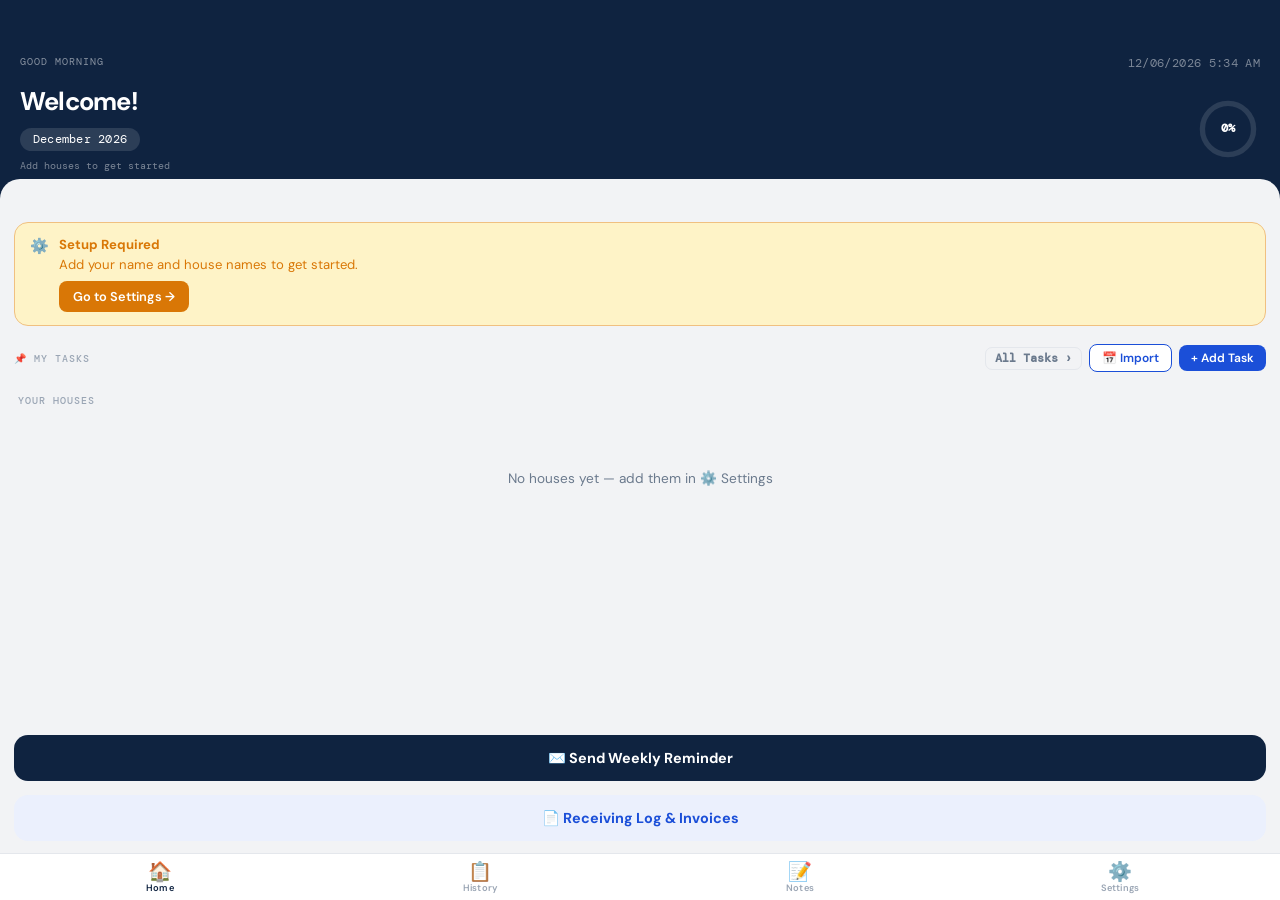
==== commit 96e498b4: "Go local-first: remove Firebase, login, and encryption Per updated handoff: the app now stores all d" ====
--- a/index.html
+++ b/index.html
@@ -766,193 +766,6 @@
 </script>
 </head>
 <body>
-<div id="syncBadge" class="sync-badge"><span id="syncDot" class="sync-dot"></span><span id="syncText">Saved</span></div>
-
-<!-- Firebase SDK -->
-<script type="module">
-// ═══════════════════════════════════════
-// FIREBASE SETUP
-// ═══════════════════════════════════════
-import { initializeApp } from "https://www.gstatic.com/firebasejs/10.12.0/firebase-app.js";
-import { getFirestore, doc, getDoc, setDoc } from "https://www.gstatic.com/firebasejs/10.12.0/firebase-firestore.js";
-import { getAuth, signInWithEmailAndPassword, signOut, onAuthStateChanged } from "https://www.gstatic.com/firebasejs/10.12.0/firebase-auth.js";
-
-const firebaseConfig = {
-  apiKey: "AIzaSyDDZXZsI-Z_o_bDX5nSMbnXKGm3MFpBfVc",
-  authDomain: "bl-search-b3b6a.firebaseapp.com",
-  projectId: "bl-search-b3b6a",
-  storageBucket: "bl-search-b3b6a.firebasestorage.app",
-  messagingSenderId: "941571479533",
-  appId: "1:941571479533:web:116d4f044f1677ead2f9e4"
-};
-
-const fbApp = initializeApp(firebaseConfig);
-const db = getFirestore(fbApp);
-const auth = getAuth(fbApp);
-const DOC_ID = 'region4_main';
-function getDocRef(){ return auth.currentUser ? doc(db,'workflow',DOC_ID) : null; }
-
-// Expose to window so the main script can call these
-window._fbConsecFails = 0;
-window._fbSave = async function(data){
-  const ref = getDocRef();
-  if(!ref){ try{localStorage.setItem('r4hub_v3',JSON.stringify(data));}catch(_){} return; }
-  try {
-    window._fbStatus('saving');
-    await setDoc(ref, { payload: JSON.stringify(data), updatedAt: Date.now() });
-    window._fbConsecFails = 0;
-    window._fbStatus('synced');
-  } catch(e){
-    console.error('Firebase save error:', e);
-    window._fbConsecFails = (window._fbConsecFails || 0) + 1;
-    window._fbStatus('error');
-    try{ localStorage.setItem('r4hub_v3', JSON.stringify(data)); }catch(_){}
-    // Show sync failure banner after 3 consecutive failures
-    if(window._fbConsecFails >= 3 && !window._syncBannerDismissed){
-      const banner = document.getElementById('syncFailBanner');
-      if(banner) banner.style.display = 'block';
-    }
-  }
-};
-
-window._fbLoad = async function(){
-  const ref = getDocRef();
-  if(!ref){ try{ const d=localStorage.getItem('r4hub_v3'); return d?JSON.parse(d):null; }catch(_){ return null; } }
-  try {
-    window._fbStatus('loading');
-    const _tout = new Promise((_,r)=>setTimeout(()=>r(new Error('timeout')),5000));
-    const snap = await Promise.race([getDoc(ref), _tout]);
-    if(snap.exists()){
-      const data = JSON.parse(snap.data().payload);
-      window._fbStatus('synced');
-      return data;
-    }
-    window._fbStatus('synced');
-    return null;
-  } catch(e){
-    console.error('Firebase load error:', e);
-    window._fbStatus('error');
-    // Fall back to localStorage
-    try{
-      const d = localStorage.getItem('r4hub_v3');
-      return d ? JSON.parse(d) : null;
-    }catch(_){ return null; }
-  }
-};
-
-window._fbSignIn = async function(email, password){
-  try {
-    await signInWithEmailAndPassword(auth, email, password);
-    localStorage.setItem('wf_signin_ts', Date.now().toString());
-    return { ok: true };
-  } catch(e){
-    return { ok: false, message: e.code==='auth/invalid-credential'?'Incorrect email or password':e.message };
-  }
-};
-
-// 1-hour session timeout check
-window._fbCheckSession = function(){
-  const ts = parseInt(localStorage.getItem('wf_signin_ts')||'0');
-  if(!ts) return false;
-  return (Date.now() - ts) < 60 * 60 * 1000; // 1 hour
-};
-window._fbSignOut = async function(){ await signOut(auth); };
-
-onAuthStateChanged(auth, function(user){
-  window._fbCurrentUser = user || null;
-  if(!window._fbAuthInitialized){
-    window._fbAuthInitialized = true;
-    window._fbReady = true;
-    document.dispatchEvent(new Event('fbReady'));
-  } else {
-    document.dispatchEvent(new CustomEvent('fbAuthChanged', { detail: { user: user } }));
-  }
-});
-</script>
-
-<div class="login-screen" id="loginScreen">
-  <div id="appVersionLogin" style="
-    position:absolute;
-    top:10px;
-    right:12px;
-    font-size:11px;
-    color:rgba(255,255,255,0.78);
-    z-index:2;
-    pointer-events:none;
-    font-family:'DM Sans',sans-serif;
-    font-weight:600;
-    letter-spacing:0.02em;
-  "></div>
-  <div class="login-brand">
-    <svg class="login-icon" viewBox="0 0 72 72" fill="none" xmlns="http://www.w3.org/2000/svg">
-      <rect width="72" height="72" rx="18" fill="rgba(255,255,255,0.12)"/>
-      <path d="M18 44 L36 20 L54 44" stroke="white" stroke-width="3.5" stroke-linecap="round" stroke-linejoin="round" fill="none"/>
-      <rect x="26" y="44" width="20" height="14" rx="3" fill="white" fill-opacity="0.95"/>
-      <rect x="30" y="48" width="5" height="5" rx="1.5" fill="#1a3a5c"/>
-      <rect x="37" y="48" width="5" height="5" rx="1.5" fill="#1a3a5c"/>
-      <circle cx="54" cy="24" r="9" fill="#2d8a6a"/>
-      <path d="M50 24 L53 27 L58 21" stroke="white" stroke-width="2.2" stroke-linecap="round" stroke-linejoin="round"/>
-    </svg>
-    <div class="login-app-name">Work<span>Flow</span></div>
-    <div class="login-subtitle">Your operations, organized.</div>
-  </div>
-  <div class="login-card">
-    <div class="login-field">
-      <div class="login-lbl">Email</div>
-      <input class="login-input" id="loginEmail" type="email" placeholder="your@email.com" autocapitalize="none" autocorrect="off">
-    </div>
-    <div class="login-field">
-      <div class="login-lbl">Password</div>
-      <input class="login-input" id="loginPassword" type="password" placeholder="&bull;&bull;&bull;&bull;&bull;&bull;&bull;&bull;" id="loginPasswordInput">
-    </div>
-    <button class="login-btn" id="loginBtn" onclick="doLogin()">Sign In &rarr;</button>
-    <div class="login-error" id="loginError"></div>
-  </div>
-  <a href="index2.html" style="position:relative;z-index:1;margin-top:20px;font-size:0.65rem;color:rgba(255,255,255,0.25);font-family:'DM Mono',monospace;text-decoration:none;letter-spacing:0.05em;">🧪 test</a>
-</div>
-
-<!-- ══ DECRYPTION PROMPT ══ -->
-<div class="modal-overlay" id="decryptPromptModal" style="display:none;z-index:995;">
-  <div class="modal-sheet" style="max-width:360px;margin:auto;padding:28px 24px;">
-    <div style="font-size:1.1rem;font-weight:700;margin-bottom:6px;">🔒 Data is Encrypted</div>
-    <div style="font-size:0.82rem;color:var(--muted);margin-bottom:18px;line-height:1.5;">This device doesn't have your decryption password yet. Enter it below to access your data.</div>
-    <div id="decryptPromptPwPanel">
-      <div class="modal-lbl">Decryption Password</div>
-      <input class="s-input" id="decryptPromptInput" type="password" placeholder="Enter your password…" autocapitalize="none" autocorrect="off" style="margin-bottom:14px;">
-      <div id="decryptPromptError" style="display:none;color:var(--red);font-size:0.78rem;margin-bottom:10px;"></div>
-      <button class="modal-save-btn" onclick="decryptPromptSubmit()">Unlock →</button>
-      <div style="text-align:center;margin-top:12px;">
-        <a href="#" style="font-size:0.78rem;color:var(--accent);" onclick="event.preventDefault();showRecoveryPanel()">Forgot password?</a>
-      </div>
-    </div>
-    <div id="decryptPromptRecoveryPanel" style="display:none;">
-      <div style="font-size:0.78rem;color:var(--muted);margin-bottom:12px;line-height:1.5;">Enter the recovery key you saved when you first set your password.</div>
-      <div class="modal-lbl">Recovery Key</div>
-      <input class="s-input" id="recoveryKeyInput" type="text" placeholder="XXXX-XXXX-XXXX-XXXX" autocapitalize="characters" autocorrect="off" spellcheck="false" style="margin-bottom:14px;font-family:'DM Mono',monospace;">
-      <div id="recoveryPromptError" style="display:none;color:var(--red);font-size:0.78rem;margin-bottom:10px;"></div>
-      <button class="modal-save-btn" onclick="recoveryPromptSubmit()">Recover →</button>
-      <div style="text-align:center;margin-top:12px;">
-        <a href="#" style="font-size:0.78rem;color:var(--muted);" onclick="event.preventDefault();showPasswordPanel()">Back to password</a>
-      </div>
-    </div>
-  </div>
-</div>
-
-<!-- ══ RECOVERY KEY DISPLAY ══ -->
-<div class="modal-overlay" id="recoveryKeyModal" style="display:none;z-index:996;">
-  <div class="modal-sheet" style="max-width:360px;margin:auto;padding:28px 24px;">
-    <div style="font-size:1.1rem;font-weight:700;margin-bottom:6px;">🗝️ Save Your Recovery Key</div>
-    <div style="font-size:0.82rem;color:var(--muted);margin-bottom:18px;line-height:1.5;">If you forget your password, this key is the only way back into your data. Write it down or save it somewhere safe — <strong>it cannot be shown again.</strong></div>
-    <div id="recoveryKeyDisplay" style="font-family:'DM Mono',monospace;font-size:1.15rem;font-weight:700;letter-spacing:0.05em;text-align:center;background:var(--surface2);border:1.5px solid var(--border);border-radius:10px;padding:16px 10px;margin-bottom:14px;word-break:break-all;"></div>
-    <button class="save-btn" style="background:var(--accent-light);color:var(--accent);border:1.5px solid var(--accent);margin-bottom:14px;" onclick="encCopyRecoveryKey()">📋 Copy to Clipboard</button>
-    <label style="display:flex;align-items:flex-start;gap:8px;font-size:0.78rem;color:var(--muted);margin-bottom:16px;line-height:1.4;">
-      <input type="checkbox" id="recoveryKeyConfirmChk" style="margin-top:2px;" onchange="document.getElementById('recoveryKeyDoneBtn').disabled=!this.checked;">
-      I've saved this recovery key somewhere safe.
-    </label>
-    <button class="modal-save-btn" id="recoveryKeyDoneBtn" disabled onclick="encCloseRecoveryKeyModal()">Done</button>
-  </div>
-</div>
-
 <!-- ══ HOME ══ -->
 <div class="screen active" id="homeScreen">
   <div class="home-banner">
@@ -984,20 +797,6 @@
       </div>
     </div>
   </div>
-  <!-- Sync failure banner -->
-  <div id="syncFailBanner" style="display:none;margin:0 14px 8px;background:#fff1f1;border:1.5px solid var(--red);border-radius:var(--radius-sm);padding:11px 13px;">
-    <div style="display:flex;align-items:flex-start;gap:10px;">
-      <span style="font-size:1.1rem;flex-shrink:0;">⚠️</span>
-      <div style="flex:1;font-size:0.8rem;color:var(--red);line-height:1.5;">
-        <strong>Sync failed</strong> — data is saved locally only.<br>
-        Consider exporting a backup in case you switch devices.
-      </div>
-      <div style="display:flex;flex-direction:column;gap:5px;flex-shrink:0;">
-        <button onclick="exportDataBackup()" style="background:var(--red);color:white;border:none;border-radius:7px;padding:5px 9px;font-size:0.72rem;font-weight:700;cursor:pointer;font-family:'DM Sans',sans-serif;">Export</button>
-        <button onclick="document.getElementById('syncFailBanner').style.display='none';window._syncBannerDismissed=true;" style="background:none;border:1px solid var(--red);border-radius:7px;padding:4px 9px;font-size:0.72rem;font-weight:600;color:var(--red);cursor:pointer;font-family:'DM Sans',sans-serif;">Dismiss</button>
-      </div>
-    </div>
-  </div>
   <!-- ICS sync status banner -->
   <div id="homeICSBanner" style="display:none;margin:0 14px 8px;border:1.5px solid;border-radius:var(--radius-sm);padding:8px 13px;font-size:0.78rem;font-weight:600;transition:all 0.2s;"></div>
   <!-- Recurring Tasks Section -->
@@ -1023,9 +822,7 @@
   <div style="padding:0 14px 8px;margin-top:8px;">
     <button class="email-compose-btn" style="background:var(--accent-light);color:var(--accent);" onclick="showScreen('invoiceScreen')">📄 Receiving Log &amp; Invoices</button>
   </div>
-  <div style="padding:0 14px 120px;margin-top:8px;">
-    <button class="email-compose-btn" style="background:var(--navy);color:white;font-weight:700;" id="saveAllBtn" onclick="saveAllToFirebase()">💾 Save All</button>
-  </div>
+  <div style="padding:0 14px 40px;"></div>
 </div>
 
 <!-- ══ EMAIL SCREEN ══ -->
@@ -1473,7 +1270,7 @@
           <div style="font-size:0.7rem;font-family:'DM Mono',monospace;text-transform:uppercase;letter-spacing:0.1em;color:var(--accent);font-weight:700;margin-bottom:8px;">📝 Notes</div>
           <div style="font-size:0.83rem;color:var(--text);line-height:1.65;">
             The <strong>Notes</strong> tab lets you keep quick notes for anything — follow-ups, observations, reminders. You can attach a photo to any note.<br><br>
-            Notes can be linked to a specific house or kept general. They are saved with your data and sync to Firebase along with everything else.
+            Notes can be linked to a specific house or kept general. They are saved with your data on this device, along with everything else.
           </div>
         </div>
 
@@ -1492,7 +1289,7 @@
           <div style="font-size:0.7rem;font-family:'DM Mono',monospace;text-transform:uppercase;letter-spacing:0.1em;color:var(--accent);font-weight:700;margin-bottom:8px;">📄 Receiving Log &amp; Invoices</div>
           <div style="font-size:0.83rem;color:var(--text);line-height:1.65;">
             The <strong>Receiving Log</strong> is accessible from the bottom of the home screen. Use it to log incoming invoices and track deliveries for each house.<br><br>
-            Photos can be attached to each entry for documentation. Entries are stored with your data and sync to Firebase.
+            Photos can be attached to each entry for documentation. Entries are stored with your data on this device.
           </div>
         </div>
 
@@ -1502,29 +1299,7 @@
           <div style="font-size:0.83rem;color:var(--text);line-height:1.65;">
             Go to <strong>Settings → Data Sync / Backup → Export Data Backup</strong> to download a copy of all your data as a JSON file. Save this somewhere safe — email it to yourself or put it in Google Drive.<br><br>
             To restore or move to a new device, use <strong>Import Data Backup</strong>. Choose <strong>Full Overwrite</strong> to replace everything, or <strong>Smart Merge</strong> to combine data keeping the most recent version of each record.<br><br>
-            The <strong>💾 Save All</strong> button on the home screen manually forces an immediate sync to Firebase. Normal saves happen automatically in the background.
-          </div>
-        </div>
-
-        <!-- Encryption -->
-        <div style="border-bottom:1px solid var(--border);padding:14px 16px;">
-          <div style="font-size:0.7rem;font-family:'DM Mono',monospace;text-transform:uppercase;letter-spacing:0.1em;color:var(--accent);font-weight:700;margin-bottom:8px;">🔒 Encryption</div>
-          <div style="font-size:0.83rem;color:var(--text);line-height:1.65;">
-            Encryption scrambles your data in Firebase so only someone with your password can read it. Your password is stored on your device only — it is never sent anywhere.<br><br>
-            <strong>First-time setup:</strong><br>
-            1. Export an unencrypted backup first as a safety net<br>
-            2. Go to <strong>Settings → Data Encryption</strong><br>
-            3. Enter a password and tap <strong>🔑 Set Password</strong><br>
-            4. Tap <strong>🔍 Verify Password</strong> — it will confirm everything is good<br>
-            5. Tap <strong>🔒 Encrypt Data</strong> to secure your Firebase data<br><br>
-            <strong>On a new or additional device:</strong><br>
-            1. Open the app and sign in<br>
-            2. Go to <strong>Settings → Data Encryption</strong><br>
-            3. Enter the <strong>same password</strong> you used on your other device<br>
-            4. Tap <strong>🔑 Set Password</strong>, then <strong>🔍 Verify Password</strong><br>
-            5. Green checkmark means the password is correct and your data is accessible<br><br>
-            Once set up, all saves are encrypted automatically — you don't need to do anything else.<br><br>
-            ⚠️ <strong>Do not forget your password.</strong> There is no recovery option. If you lose it, you will need to import an unencrypted backup to reset.
+            All data lives only on this device's local storage — there is no cloud sync, so export a backup regularly and before switching devices.
           </div>
         </div>
 
@@ -1646,7 +1421,7 @@
               <input class="s-input" id="sApiKey" type="password" placeholder="AIza..." autocapitalize="none" autocorrect="off" autocomplete="off" style="flex:1;font-family:'DM Mono',monospace;font-size:0.82rem;">
               <button class="save-btn" style="width:auto;padding:10px 14px;font-size:0.82rem;flex-shrink:0;" onclick="saveApiKey()">Save</button>
             </div>
-            <div style="font-size:0.72rem;color:var(--muted);margin-top:6px;line-height:1.5;">Your key is stored in Firebase — never in the app code or GitHub. Get a free key at aistudio.google.com</div>
+            <div style="font-size:0.72rem;color:var(--muted);margin-top:6px;line-height:1.5;">Your key is stored on this device only — never in the app code or GitHub. Get a free key at aistudio.google.com</div>
             <div id="apiKeyStatus" style="font-size:0.75rem;margin-top:5px;font-family:'DM Mono',monospace;"></div>
           </div>
         </div>
@@ -1703,29 +1478,9 @@
       </div>
     </div>
 
-    <div class="settings-section-hdr" onclick="toggleSettingsSection('encBody',this)">
-      <span class="settings-section-icon">🔒</span>
-      <span class="settings-section-title">Data Encryption</span>
-      <span class="settings-section-arrow">›</span>
-    </div>
-    <div class="settings-section-body" id="encBody">
-      <div class="settings-card" style="padding:14px;">
-        <div id="encStatus" style="font-size:0.82rem;font-weight:700;margin-bottom:10px;">🔓 Not encrypted</div>
-        <div style="font-size:0.75rem;color:var(--muted);margin-bottom:12px;line-height:1.5;">Set a password to encrypt all data stored in Firebase. Your password is saved on this device only. A one-time recovery key is shown when you set your password — save it in case you forget your password.</div>
-        <div class="s-lbl">Encryption Password</div>
-        <input class="s-input" id="encPasswordInput" type="password" placeholder="Enter password…" autocapitalize="none" autocorrect="off" style="margin-bottom:10px;">
-        <div style="display:flex;flex-direction:column;gap:8px;">
-          <button class="save-btn" style="background:var(--navy);" onclick="encDoSetPassword()">🔑 Set Password</button>
-          <button class="save-btn" style="background:var(--muted2);color:white;" id="encVerifyBtn" onclick="encDoVerify()">🔍 Verify Password</button>
-          <button class="save-btn" style="background:var(--accent);opacity:0.4;cursor:not-allowed;" id="encEncryptBtn" onclick="encDoEncrypt()" disabled>🔒 Encrypt Data</button>
-          <button class="save-btn" style="background:var(--bg);color:var(--muted);border:1.5px solid var(--border);" onclick="encDoRemove()">🔓 Remove Encryption</button>
-        </div>
-      </div>
-    </div>
     <div style="height:8px"></div>
     <button class="save-btn" onclick="saveSettings()" style="margin-bottom:12px;">Save Settings</button>
-    <button class="save-btn" style="background:var(--red);" onclick="doSignOut()">Sign Out</button>
-    <div style="text-align:center;font-size:0.65rem;color:var(--muted2);font-family:'DM Mono',monospace;padding:10px 0 4px;letter-spacing:0.08em;">WorkFlow v1.28</div>
+    <div style="text-align:center;font-size:0.65rem;color:var(--muted2);font-family:'DM Mono',monospace;padding:10px 0 4px;letter-spacing:0.08em;">WorkFlow v1.29</div>
     <div style="height:20px"></div>
   </div>
 </div>
@@ -1961,7 +1716,7 @@
 
 // ═══════════════════════════════════════
 // PHOTO STORAGE — IndexedDB
-// Photos are kept out of Firebase/localStorage to avoid size limits.
+// Photos are kept out of the main localStorage record to avoid size limits.
 // Each photo is stored by note ID in a local IndexedDB.
 // ═══════════════════════════════════════
 const _photoDB = (()=>{
@@ -1996,105 +1751,24 @@
   };
 })();
 
-// Debounced save — batches rapid changes into one Firebase write
-let _saveTimer = null;
 function saveS(){
-  const sToSave = {...S, notes:(S.notes||[]).map(n=>{ const {photoData,...rest}=n; return rest; })};
-  // Always save plaintext to localStorage (local device only)
-  try{ localStorage.setItem('r4hub_v3', JSON.stringify(sToSave)); }catch(_){}
-  // Firebase write — encrypt if key is set
-  if(window._fbSave){
-    window._fbStatus('saving');
-    clearTimeout(_saveTimer);
-    _saveTimer = setTimeout(async ()=>{
-      try {
-        if(window._encKey){
-          const blob = await encEncrypt(sToSave);
-          if(blob){ window._fbSave(blob); }
-          else { console.error('encEncrypt returned null — saving unencrypted'); window._fbSave(sToSave); }
-        } else {
-          window._fbSave(sToSave);
-        }
-      } catch(e){
-        console.error('saveS encrypt error:', e);
-        window._fbSave(sToSave); // fallback to unencrypted
-      }
-    }, 800);
-  }
-}
-
-// Flush pending save immediately — called on page unload
-async function flushSave(){
-  if(!_saveTimer) return;
-  clearTimeout(_saveTimer);
-  _saveTimer = null;
-  const sToSave = {...S, notes:(S.notes||[]).map(n=>{ const {photoData,...rest}=n; return rest; })};
-  if(window._fbSave){
-    try {
-      if(window._encKey){
-        const blob = await encEncrypt(sToSave);
-        if(blob){ window._fbSave(blob); }
-        else { window._fbSave(sToSave); }
-      } else {
-        window._fbSave(sToSave);
-      }
-    } catch(e){
-      console.error('flushSave error:', e);
-      window._fbSave(sToSave);
-    }
-  }
-}
-
-// loadS is now async — called at init
+  try {
+    const sToSave = {...S, notes:(S.notes||[]).map(n=>{ const {photoData,...rest}=n; return rest; })};
+    localStorage.setItem('r4hub_v3', JSON.stringify(sToSave));
+  } catch(e) {
+    console.error('saveS failed:', e);
+    toast('⚠️ Could not save — storage may be full');
+  }
+}
+
+// Kept as a no-op alias — some call sites await a flush before navigating away
+async function flushSave(){ saveS(); }
+
 async function loadS(){
-  if(window._fbLoad){
-    const data = await window._fbLoad();
-    if(data){
-      let parsed = data;
-      if(data._enc){
-        // Always extract salt from payload — this is the authoritative source
-        if(data.salt){
-          localStorage.setItem('wf_enc_salt', data.salt);
-          // Re-derive key with the correct salt from Firebase payload
-          const pw = localStorage.getItem('wf_enc_password');
-          if(pw){
-            try {
-              window._encKey = await encDeriveKey(pw, data.salt);
-              window._encVerified = true;
-            } catch(e){ window._encKey = null; }
-          }
-        }
-        if(!window._encKey){
-          // No password on this device yet — show prompt to enter it
-          console.warn('Encrypted data found but no key — showing decryption prompt');
-          window._pendingEncBlob = data; // store for after password entry
-          showDecryptPrompt();
-          return; // halt loadS — will resume after password entered
-        } else {
-          parsed = await encDecrypt(data);
-          if(!parsed){
-            console.warn('Decryption failed — wrong password or corrupt data');
-            window._encKey = null;
-            window._encVerified = false;
-            window._pendingEncBlob = data;
-            showDecryptPrompt('Wrong password — please try again.');
-            return;
-          }
-        }
-      }
-      S = {...S, ...parsed};
-    } else {
-      try{
-        const d = localStorage.getItem('r4hub_v3');
-        if(d){ S = {...S, ...JSON.parse(d)}; }
-      }catch(e){}
-    }
-  } else {
-    try{
-      const d = localStorage.getItem('r4hub_v3');
-      if(d){ S = {...S, ...JSON.parse(d)}; }
-    }catch(e){}
-  }
+  try{
+    const d = localStorage.getItem('r4hub_v3');
+    if(d){ S = {...S, ...JSON.parse(d)}; }
+  }catch(e){}
   // Rehydrate photos from IndexedDB
   if(S.notes && S.notes.length){
     const ids = S.notes.map(n=>n.id);
@@ -2102,21 +1776,6 @@
     S.notes.forEach(n=>{ if(photos[n.id]) n.photoData = photos[n.id]; });
   }
 }
-
-// Sync status indicator
-window._fbStatus = function(state){
-  const badge = document.getElementById('syncBadge');
-  const dot = document.getElementById('syncDot');
-  const text = document.getElementById('syncText');
-  if(!badge || !dot || !text) return;
-  const label = state==='synced' ? 'Saved'
-    : state==='saving' ? 'Saving…'
-    : state==='loading' ? 'Loading…'
-    : 'Sync issue';
-  badge.className = 'sync-badge show ' + state;
-  badge.title = label;
-  text.textContent = label;
-};
 
 // ═══════════════════════════════════════
 // HELPERS
@@ -2173,7 +1832,7 @@
   if(el) el.scrollTop=0;
   if(id==='homeScreen') renderHome();
   if(id==='historyScreen'){ histInitMonth(); renderHistory(); }
-  if(id==='settingsScreen'){ renderSettings(); renderSigThumbs(); updateEncUI(); }
+  if(id==='settingsScreen'){ renderSettings(); renderSigThumbs(); }
   if(id==='notesScreen') renderNotes();
   if(id==='invoiceScreen') invInit();
 }
@@ -4067,55 +3726,6 @@
   }
 }
 
-async function saveAllToFirebase(){
-  const btn = document.getElementById('saveAllBtn');
-  if(btn){ btn.disabled = true; btn.textContent = '⏳ Saving…'; }
-  try {
-    if(window._encKey){
-      toast('🔒 Saving encrypted data to Firebase…');
-    } else {
-      toast('⚠️ Saving unencrypted data to Firebase…');
-    }
-    const sToSave = {...S, notes:(S.notes||[]).map(n=>{ const {photoData,...rest}=n; return rest; })};
-    if(window._fbSave){
-      let payload;
-      try {
-        if(window._encKey){
-          payload = await encEncrypt(sToSave);
-          if(!payload) throw new Error('Encryption returned null');
-        } else {
-          payload = sToSave;
-        }
-      } catch(e){
-        throw new Error('Encryption failed: ' + e.message);
-      }
-      // _fbSave is fire-and-forget internally; wait a moment then check sync dot
-      window._fbSave(payload);
-      try{ localStorage.setItem('r4hub_v3', JSON.stringify(sToSave)); }catch(_){}
-      // Give Firebase 3s to confirm
-      await new Promise(r => setTimeout(r, 3000));
-      const dot = document.getElementById('syncDot');
-      const synced = dot && dot.className.includes('synced');
-      if(!synced && dot && dot.className.includes('error')){
-        throw new Error('Firebase write failed — check connection');
-      }
-      if(window._encKey){
-        toast('✓ Data saved to Firebase — encrypted 🔒');
-      } else {
-        toast('✓ Data saved to Firebase — unencrypted 🔓');
-      }
-    } else {
-      toast('⚠️ Firebase not available — saved locally only');
-    }
-  } catch(e) {
-    console.error('Save All error:', e);
-    toast('✗ Save failed: ' + e.message);
-    window._fbStatus('error');
-  } finally {
-    if(btn){ btn.disabled = false; btn.textContent = '💾 Save All'; }
-  }
-}
-
 async function autoSyncICS(){
   if(!S.icsUrl||!S.icsAutoSync) return;
   if(S.icsLastSync){
@@ -4318,10 +3928,9 @@
     if(dist > 70 && window.scrollY <= 0){
       haptic('medium');
       toast('↻ Refreshing…');
-      if(window._fbLoad){
-        const data = await window._fbLoad();
-        if(data){ S={...S,...data}; renderHome(); toast('✓ Up to date'); }
-      }
+      await loadS();
+      renderHome();
+      toast('✓ Up to date');
     }
   }, {passive:true});
 })();
@@ -4658,35 +4267,6 @@
 }
 
 // ═══════════════════════════════════════
-// INIT
-// ═══════════════════════════════════════
-// AUTH
-function showLoginScreen(){
-  var s=document.getElementById('loginScreen');
-  if(s) s.classList.remove('hidden');
-}
-function hideLoginScreen(){var s=document.getElementById('loginScreen');if(s)s.classList.add('hidden');}
-async function doLogin(){
-  var e=document.getElementById('loginEmail');
-  var p=document.getElementById('loginPassword');
-  var btn=document.getElementById('loginBtn');
-  var err=document.getElementById('loginError');
-  var email=(e?e.value:'').trim(), password=p?p.value:'';
-  if(!email||!password){if(err)err.textContent='Please enter email and password';return;}
-  if(!window._fbSignIn){if(err)err.textContent='App still loading — please wait a moment';return;}
-  if(btn){btn.disabled=true;btn.textContent='Signing in...';}
-  if(err)err.textContent='';
-  try{
-    var r=await window._fbSignIn(email,password);
-    if(r.ok){hideLoginScreen();haptic('medium');await initApp();}
-    else{if(err)err.textContent=r.message||'Sign in failed';if(btn){btn.disabled=false;btn.textContent='Sign In →';}}
-  }catch(ex){
-    if(err)err.textContent='Error: '+ex.message;
-    if(btn){btn.disabled=false;btn.textContent='Sign In →';}
-  }
-}
-
-// ═══════════════════════════════════════
 // EMAIL REMINDER
 // ═══════════════════════════════════════
 
@@ -5174,13 +4754,8 @@
   if(statusEl){ statusEl.style.display='block'; statusEl.textContent='Importing…'; }
 
   if(mode === 'overwrite'){
-    // If the backup is encrypted, decrypt it first
-    let rawData = imported;
-    if(imported._enc){
-      rawData = await encDecrypt(imported) || {};
-      if(!rawData || Object.keys(rawData).length === 0){ toast('✗ Could not decrypt backup — wrong password?'); return; }
-    }
-    const {_exportedAt, _version, _enc, iv, d, ...data} = rawData;
+    if(imported._enc){ toast('✗ This backup is encrypted — import is not supported for encrypted backups'); return; }
+    const {_exportedAt, _version, _enc, iv, d, ...data} = imported;
     S = {...S, ...data};
     saveS();
     renderHome();
@@ -5217,469 +4792,12 @@
   }
 }
 
-async function doSignOut(){
-  if(!confirm('Sign out of WorkFlow?'))return;
-  await window._fbSignOut();
-  showLoginScreen();
-  showScreen('homeScreen');
-}
-document.addEventListener('fbAuthChanged',function(ev){if(!ev.detail.user)showLoginScreen();});
 // Flush pending saves when app is closed or backgrounded
 window.addEventListener('beforeunload', ()=>{ flushSave(); });
 document.addEventListener('visibilitychange', ()=>{ if(document.visibilityState==='hidden') flushSave(); });
 
-document.addEventListener('DOMContentLoaded',function(){
-  var b=document.getElementById('loginBtn');
-  if(b)b.addEventListener('click',doLogin);
-  var pw=document.getElementById('loginPassword');
-  if(pw)pw.addEventListener('keydown',function(ev){if(ev.key==='Enter')doLogin();});
-});
-
-
-// ═══════════════════════════════════════
-// ENCRYPTION
-// ═══════════════════════════════════════
-window._encKey = null; // CryptoKey held in memory
-
-async function encDeriveKey(password, saltHex){
-  const enc = new TextEncoder();
-  const keyMaterial = await crypto.subtle.importKey(
-    'raw', enc.encode(password), 'PBKDF2', false, ['deriveKey']
-  );
-  const salt = hexToBytes(saltHex);
-  return crypto.subtle.deriveKey(
-    {name:'PBKDF2', salt, iterations:200000, hash:'SHA-256'},
-    keyMaterial,
-    {name:'AES-GCM', length:256},
-    false,
-    ['encrypt','decrypt']
-  );
-}
-
-function hexToBytes(hex){
-  const arr = new Uint8Array(hex.length/2);
-  for(let i=0;i<hex.length;i+=2) arr[i/2]=parseInt(hex.substr(i,2),16);
-  return arr;
-}
-
-function bytesToHex(buf){
-  return Array.from(new Uint8Array(buf)).map(b=>b.toString(16).padStart(2,'0')).join('');
-}
-
-function bytesToBase64(buf){
-  const bytes = new Uint8Array(buf);
-  let binary = '';
-  for(let i=0;i<bytes.length;i++) binary += String.fromCharCode(bytes[i]);
-  return btoa(binary);
-}
-
-function base64ToBytes(b64){
-  const binary = atob(b64);
-  const bytes = new Uint8Array(binary.length);
-  for(let i=0;i<binary.length;i++) bytes[i] = binary.charCodeAt(i);
-  return bytes;
-}
-
-async function compress(str){
-  const enc = new TextEncoder();
-  const stream = new CompressionStream('gzip');
-  const writer = stream.writable.getWriter();
-  writer.write(enc.encode(str));
-  writer.close();
-  const chunks = [];
-  const reader = stream.readable.getReader();
-  while(true){
-    const {done, value} = await reader.read();
-    if(done) break;
-    chunks.push(value);
-  }
-  const total = chunks.reduce((a,b)=>a+b.length,0);
-  const result = new Uint8Array(total);
-  let offset = 0;
-  for(const chunk of chunks){ result.set(chunk, offset); offset += chunk.length; }
-  return result;
-}
-
-async function decompress(bytes){
-  const stream = new DecompressionStream('gzip');
-  const writer = stream.writable.getWriter();
-  writer.write(bytes);
-  writer.close();
-  const chunks = [];
-  const reader = stream.readable.getReader();
-  while(true){
-    const {done, value} = await reader.read();
-    if(done) break;
-    chunks.push(value);
-  }
-  const total = chunks.reduce((a,b)=>a+b.length,0);
-  const result = new Uint8Array(total);
-  let offset = 0;
-  for(const chunk of chunks){ result.set(chunk, offset); offset += chunk.length; }
-  return new TextDecoder().decode(result);
-}
-
-async function encEncrypt(obj){
-  if(!window._encKey) return null;
-  const iv = crypto.getRandomValues(new Uint8Array(12));
-  // Compress then encrypt — keeps payload well under Firestore 1MB limit
-  const compressed = await compress(JSON.stringify(obj));
-  const data = await crypto.subtle.encrypt(
-    {name:'AES-GCM', iv},
-    window._encKey,
-    compressed
-  );
-  const salt = localStorage.getItem('wf_enc_salt') || '';
-  const blob = {_enc:true, salt, iv:bytesToHex(iv), d:bytesToBase64(data), c:true};
-  // Recovery blob rides alongside the encrypted payload (unencrypted metadata,
-  // like salt) so a brand-new device can fetch it before the password is known.
-  // It only contains the password re-encrypted with a key derived from the
-  // recovery code, so it's safe to store here — useless without that code.
-  const recRaw = localStorage.getItem('wf_enc_recovery_blob');
-  if(recRaw){ try{ blob.recovery = JSON.parse(recRaw); }catch(e){} }
-  return blob;
-}
-
-async function encDecrypt(blob){
-  if(!window._encKey || !blob._enc) return null;
-  try {
-    const iv = hexToBytes(blob.iv);
-    // Support base64 (new) and hex (legacy)
-    const data = blob.d.indexOf('+') !== -1 || blob.d.indexOf('/') !== -1 || blob.d.indexOf('=') !== -1
-      ? base64ToBytes(blob.d)
-      : hexToBytes(blob.d);
-    const decrypted = await crypto.subtle.decrypt({name:'AES-GCM', iv}, window._encKey, data);
-    // Decompress if compressed flag set, else decode directly (legacy)
-    if(blob.c){
-      const plainStr = await decompress(new Uint8Array(decrypted));
-      return JSON.parse(plainStr);
-    } else {
-      return JSON.parse(new TextDecoder().decode(decrypted));
-    }
-  } catch(e) {
-    console.error('Decryption failed:', e);
-    return null;
-  }
-}
-
-function showDecryptPrompt(errMsg){
-  const modal = document.getElementById('decryptPromptModal');
-  const errEl = document.getElementById('decryptPromptError');
-  if(errMsg){ errEl.textContent = errMsg; errEl.style.display = 'block'; }
-  else { errEl.style.display = 'none'; }
-  if(modal) modal.style.display = 'flex';
-  // Keep load overlay visible behind the prompt
-  setTimeout(()=>{ document.getElementById('decryptPromptInput')?.focus(); }, 100);
-}
-
-async function decryptPromptSubmit(){
-  const inp = document.getElementById('decryptPromptInput');
-  const pw = inp ? inp.value.trim() : '';
-  if(!pw){ showDecryptPrompt('Please enter your password.'); return; }
-
-  const blob = window._pendingEncBlob;
-  if(!blob){ return; }
-
-  try {
-    // Derive key using password + salt from the payload
-    const salt = blob.salt;
-    if(!salt){ showDecryptPrompt('No salt found in data — cannot decrypt.'); return; }
-    const key = await encDeriveKey(pw, salt);
-    window._encKey = key;
-
-    // Try to decrypt
-    const decrypted = await encDecrypt(blob);
-    if(!decrypted){
-      window._encKey = null;
-      showDecryptPrompt('Wrong password — please try again.');
-      return;
-    }
-
-    // Success — save password and salt to localStorage for future sessions
-    localStorage.setItem('wf_enc_password', pw);
-    localStorage.setItem('wf_enc_salt', salt);
-    window._encVerified = true;
-    window._pendingEncBlob = null;
-
-    // Hide prompt and load overlay
-    const modal = document.getElementById('decryptPromptModal');
-    if(modal) modal.style.display = 'none';
-    const overlay = document.getElementById('loadOverlay');
-    if(overlay) overlay.classList.add('hidden');
-
-    // Apply decrypted data
-    S = {...S, ...decrypted};
-    if(!S.rTasks) S.rTasks = [];
-    (S.rTasks||[]).forEach(t=>{ if(!t.taskType) t.taskType='recurring'; if(!t.dayType) t.dayType='dow'; });
-    if(!S.notes) S.notes = [];
-    applyDarkMode();
-    renderHome();
-    autoSyncICS();
-    toast('✓ Data unlocked successfully');
-  } catch(e) {
-    window._encKey = null;
-    showDecryptPrompt('Error: ' + e.message);
-  }
-}
-
-// Allow Enter key in prompt
-document.addEventListener('DOMContentLoaded', function(){
-  const inp = document.getElementById('decryptPromptInput');
-  if(inp) inp.addEventListener('keydown', e=>{ if(e.key==='Enter') decryptPromptSubmit(); });
-  const rinp = document.getElementById('recoveryKeyInput');
-  if(rinp) rinp.addEventListener('keydown', e=>{ if(e.key==='Enter') recoveryPromptSubmit(); });
-});
-
-// Salt stored inside the encrypted payload — no separate Firebase doc needed
-async function encInit(){
-  const pw = localStorage.getItem('wf_enc_password');
-  if(!pw){ window._encKey = null; window._encVerified = false; return; }
-  let salt = localStorage.getItem('wf_enc_salt');
-  if(!salt){ window._encKey = null; window._encVerified = false; return; }
-  try {
-    // Just derive the key — do NOT load Firebase here (loadS will do that)
-    window._encKey = await encDeriveKey(pw, salt);
-    // Mark verified optimistically — saveS will work immediately
-    // encDoVerify() can be used to explicitly confirm at any time
-    window._encVerified = true;
-  } catch(e) {
-    console.error('Key derivation failed:', e);
-    window._encKey = null;
-    window._encVerified = false;
-  }
-}
-
-// Set password only — generates new salt, derives key, saves to localStorage. No Firebase write.
-async function encDoSetPassword(){
-  const inp = document.getElementById('encPasswordInput');
-  const pw = inp ? inp.value.trim() : '';
-  if(!pw){ toast('Enter a password first'); return; }
-  if(pw === '••••••••'){ toast('Enter your new password to change it'); return; }
-  const existing = localStorage.getItem('wf_enc_password');
-  if(existing && pw !== existing){
-    if(!confirm('⚠️ Warning: changing your password generates a new key. You must verify and re-encrypt after this. Export a backup first.\n\nContinue?')) return;
-    if(!confirm('Are you absolutely sure? Data encrypted with the old password cannot be read until you re-encrypt with the new one.')) return;
-  }
-  const salt = bytesToHex(crypto.getRandomValues(new Uint8Array(16)));
-  localStorage.setItem('wf_enc_salt', salt);
-  window._encKey = await encDeriveKey(pw, salt);
-  localStorage.setItem('wf_enc_password', pw);
-  window._encVerified = false;
-  await encGenerateRecoveryKey(pw, salt);
-  toast('🔑 Password set — tap Verify Password to confirm');
-  updateEncUI();
-}
-
-// ── Recovery key ──────────────────────────────────────────────
-// Generates a 16-char recovery code, encrypts the current password with a key
-// derived from (recoveryKey + salt), stores only the ciphertext, and shows the
-// code once so the user can write it down. The raw code is never persisted.
-function encRandomRecoveryKey(){
-  const chars = 'ABCDEFGHJKMNPQRSTUVWXYZ23456789'; // no 0/O/1/I/L — avoids transcription errors
-  const bytes = crypto.getRandomValues(new Uint8Array(16));
-  let out = '';
-  for(let i=0;i<16;i++){
-    out += chars[bytes[i] % chars.length];
-    if(i%4===3 && i!==15) out += '-';
-  }
-  return out;
-}
-
-async function encGenerateRecoveryKey(password, saltHex){
-  const recoveryKey = encRandomRecoveryKey();
-  const recKey = await encDeriveKey(recoveryKey, saltHex);
-  const iv = crypto.getRandomValues(new Uint8Array(12));
-  const data = await crypto.subtle.encrypt({name:'AES-GCM', iv}, recKey, new TextEncoder().encode(password));
-  const blob = {iv: bytesToHex(iv), d: bytesToBase64(data)};
-  localStorage.setItem('wf_enc_recovery_blob', JSON.stringify(blob));
-  showRecoveryKeyModal(recoveryKey);
-}
-
-function showRecoveryKeyModal(recoveryKey){
-  const disp = document.getElementById('recoveryKeyDisplay');
-  if(disp) disp.textContent = recoveryKey;
-  const chk = document.getElementById('recoveryKeyConfirmChk');
-  if(chk) chk.checked = false;
-  const btn = document.getElementById('recoveryKeyDoneBtn');
-  if(btn) btn.disabled = true;
-  window._recoveryKeyShown = recoveryKey;
-  const modal = document.getElementById('recoveryKeyModal');
-  if(modal) modal.style.display = 'flex';
-}
-
-function encCopyRecoveryKey(){
-  const key = window._recoveryKeyShown || document.getElementById('recoveryKeyDisplay')?.textContent || '';
-  if(!key) return;
-  navigator.clipboard?.writeText(key).then(()=>toast('✓ Copied to clipboard')).catch(()=>toast('Could not copy — write it down manually'));
-}
-
-function encCloseRecoveryKeyModal(){
-  const modal = document.getElementById('recoveryKeyModal');
-  if(modal) modal.style.display = 'none';
-  window._recoveryKeyShown = null;
-}
-
-function showRecoveryPanel(){
-  const err = document.getElementById('recoveryPromptError');
-  if(err) err.style.display = 'none';
-  document.getElementById('decryptPromptPwPanel').style.display = 'none';
-  document.getElementById('decryptPromptRecoveryPanel').style.display = 'block';
-  setTimeout(()=>document.getElementById('recoveryKeyInput')?.focus(), 100);
-}
-
-function showPasswordPanel(){
-  document.getElementById('decryptPromptRecoveryPanel').style.display = 'none';
-  document.getElementById('decryptPromptPwPanel').style.display = 'block';
-}
-
-async function recoveryPromptSubmit(){
-  const inp = document.getElementById('recoveryKeyInput');
-  const code = inp ? inp.value.trim().toUpperCase() : '';
-  const errEl = document.getElementById('recoveryPromptError');
-  const showErr = msg=>{ if(errEl){ errEl.textContent=msg; errEl.style.display='block'; } };
-  if(!code){ showErr('Enter your recovery key.'); return; }
-
-  const blob = window._pendingEncBlob;
-  const recovery = blob?.recovery;
-  const salt = blob?.salt;
-  if(!recovery || !salt){ showErr('No recovery key is on file for this data.'); return; }
-
-  try {
-    const recKey = await encDeriveKey(code, salt);
-    const iv = hexToBytes(recovery.iv);
-    const data = base64ToBytes(recovery.d);
-    const decrypted = await crypto.subtle.decrypt({name:'AES-GCM', iv}, recKey, data);
-    const password = new TextDecoder().decode(decrypted);
-
-    // Re-derive the main key from the recovered password and unlock the data
-    window._encKey = await encDeriveKey(password, salt);
-    const decoded = await encDecrypt(blob);
-    if(!decoded){ window._encKey = null; showErr('Recovery key did not match — please check it and try again.'); return; }
-
-    localStorage.setItem('wf_enc_password', password);
-    localStorage.setItem('wf_enc_salt', salt);
-    window._encVerified = true;
-    window._pendingEncBlob = null;
-
-    document.getElementById('decryptPromptModal').style.display = 'none';
-    document.getElementById('loadOverlay')?.classList.add('hidden');
-
-    S = {...S, ...decoded};
-    if(!S.rTasks) S.rTasks = [];
-    (S.rTasks||[]).forEach(t=>{ if(!t.taskType) t.taskType='recurring'; if(!t.dayType) t.dayType='dow'; });
-    if(!S.notes) S.notes = [];
-    applyDarkMode();
-    renderHome();
-    autoSyncICS();
-    toast('✓ Data unlocked with recovery key — set a new password in Settings');
-  } catch(e){
-    window._encKey = null;
-    showErr('Recovery key did not match — please check it and try again.');
-  }
-}
-
-// Verify — pull Firebase data and try to decrypt it
-async function encDoVerify(){
-  const btn = document.getElementById('encVerifyBtn');
-  if(btn){ btn.disabled=true; btn.textContent='🔍 Verifying…'; }
-  try {
-    if(!window._encKey){
-      toast('⚠️ Set a password first');
-      return;
-    }
-    // Pull raw Firebase data
-    let fbData = null;
-    if(window._fbLoad) fbData = await window._fbLoad();
-
-    if(!fbData || !fbData._enc){
-      // No encrypted data in Firebase — first-time setup, auto-pass
-      window._encVerified = true;
-      toast('✓ No existing encrypted data — password accepted for first-time setup');
-      updateEncUI();
-      return;
-    }
-
-    // Try to decrypt
-    const decrypted = await encDecrypt(fbData);
-    if(decrypted && decrypted.houses !== undefined){
-      window._encVerified = true;
-      toast('✓ Password verified — key matches Firebase data');
-    } else {
-      window._encVerified = false;
-      toast('✗ Wrong password — could not decrypt Firebase data');
-    }
-    updateEncUI();
-  } catch(e){
-    window._encVerified = false;
-    toast('✗ Verification failed: ' + e.message);
-    updateEncUI();
-  } finally {
-    if(btn){ btn.disabled=false; btn.textContent='🔍 Verify Password'; }
-  }
-}
-
-// Encrypt data — only allowed after verify passes
-async function encDoEncrypt(){
-  if(!window._encKey){ toast('Set a password first'); return; }
-  if(!window._encVerified){ toast('⚠️ Verify your password first'); return; }
-  await saveS();
-  toast('🔒 Data encrypted and saved to Firebase');
-  updateEncUI();
-}
-
-// Remove encryption — decrypts Firebase data back to plaintext, clears password
-async function encDoRemove(){
-  if(!confirm('Remove encryption? Data will be stored as plain text in Firebase until you set a new password and encrypt again.')) return;
-  window._encKey = null;
-  window._encVerified = false;
-  localStorage.removeItem('wf_enc_password');
-  localStorage.removeItem('wf_enc_salt');
-  await saveS();
-  toast('🔓 Encryption removed — data is now unencrypted');
-  updateEncUI();
-}
-
-function updateEncUI(){
-  const pw = localStorage.getItem('wf_enc_password');
-  const hasKey = !!window._encKey;
-  const verified = !!window._encVerified;
-  const status = document.getElementById('encStatus');
-  const inp = document.getElementById('encPasswordInput');
-  const encBtn = document.getElementById('encEncryptBtn');
-
-  let statusText = '🔓 Not encrypted';
-  let statusColor = 'var(--muted)';
-  if(pw && hasKey && verified){
-    statusText = '✅ Password verified — ready to encrypt';
-    statusColor = 'var(--green)';
-  } else if(pw && hasKey && !verified){
-    statusText = '🔑 Password set — verify before encrypting';
-    statusColor = 'var(--amber)';
-  }
-  if(status){ status.textContent = statusText; status.style.color = statusColor; }
-  if(inp) inp.value = pw ? '••••••••' : '';
-
-  // Lock/unlock Encrypt Data button
-  if(encBtn){
-    if(hasKey && verified){
-      encBtn.disabled = false;
-      encBtn.style.opacity = '1';
-      encBtn.style.cursor = 'pointer';
-    } else {
-      encBtn.disabled = true;
-      encBtn.style.opacity = '0.4';
-      encBtn.style.cursor = 'not-allowed';
-    }
-  }
-}
 
 async function initApp(){
-  if(!window._fbCurrentUser){
-    const ov=document.getElementById('loadOverlay'); if(ov)ov.classList.add('hidden');
-    showLoginScreen();
-    return;
-  }
-  await encInit();
   await loadS();
   if(!S.rTasks) S.rTasks=[];
   (S.rTasks||[]).forEach(t=>{ if(!t.taskType) t.taskType='recurring'; if(!t.dayType) t.dayType='dow'; });
@@ -5692,20 +4810,7 @@
   autoSyncICS();
 }
 
-// Wait for Firebase module to signal ready, then init
-// If Firebase takes >4s, init anyway with local data
-let fbInitDone = false;
-function startInit(){
-  if(fbInitDone) return;
-  fbInitDone = true;
-  initApp();
-}
-document.dispatchEvent(new Event('mainReady'));
-if(window._fbReady){ startInit(); }
-else {
-  document.addEventListener('fbReady', startInit);
-  setTimeout(startInit, 1500);
-}
+document.addEventListener('DOMContentLoaded', initApp);
 </script>
 <script src="https://cdnjs.cloudflare.com/ajax/libs/pdf-lib/1.17.1/pdf-lib.min.js"></script>
 
@@ -5722,11 +4827,5 @@
 <script src="js/features/audit/audit-core.js"></script>
 <script src="js/features/da3/da3-core.js"></script>
 <script src="js/features/tasks/tasks-home.js"></script>
-<script>
-try{
-  var __v = document.getElementById('appVersionLogin');
-  if(__v) __v.textContent = APP_VERSION;
-}catch(e){}
-</script>
 </body>
 </html>
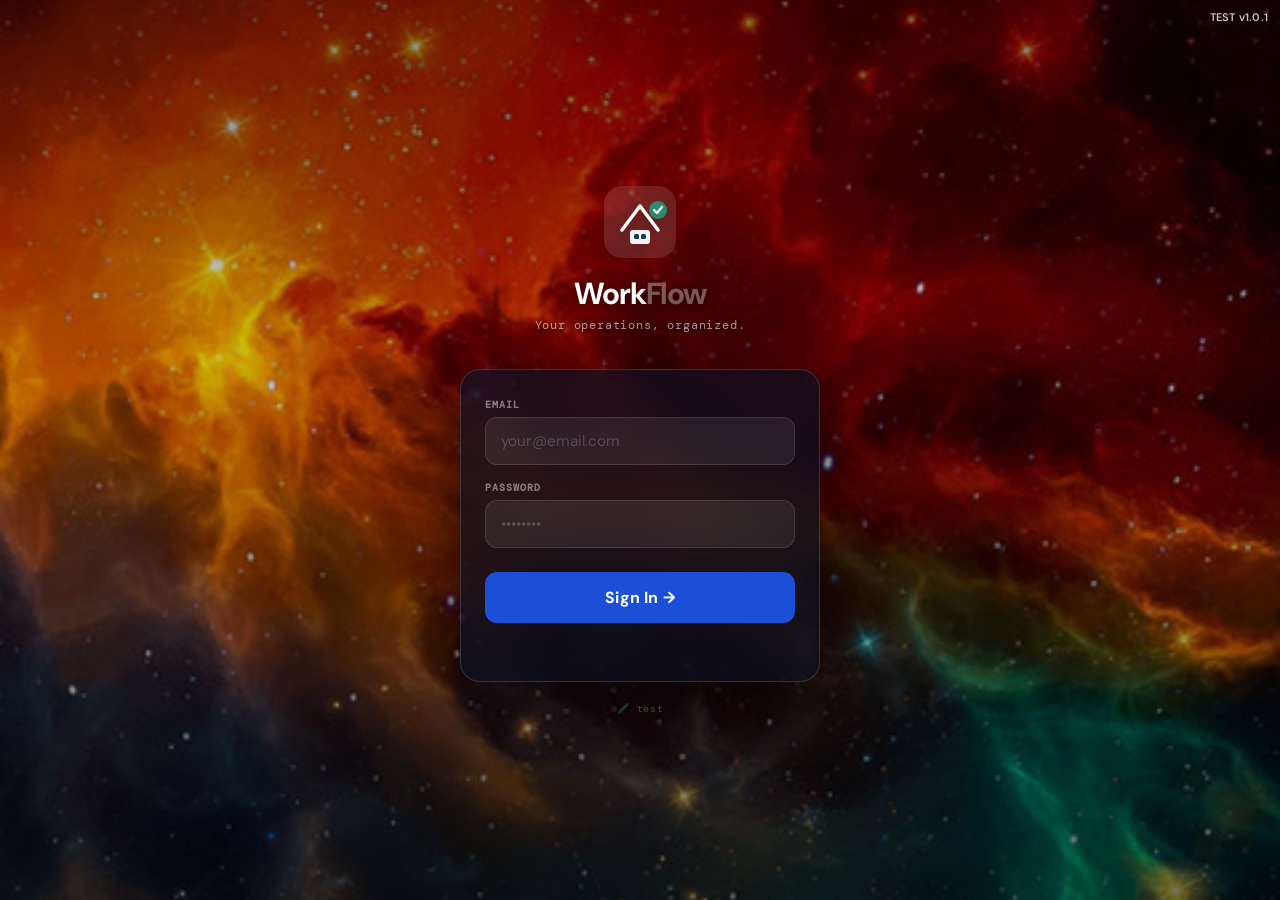
==== commit 66ac740a: "Move local-first build to index2.html, restore index.html index.html goes back to the Firebase + enc" ====
--- a/index.html
+++ b/index.html
@@ -766,6 +766,193 @@
 </script>
 </head>
 <body>
+<div id="syncBadge" class="sync-badge"><span id="syncDot" class="sync-dot"></span><span id="syncText">Saved</span></div>
+
+<!-- Firebase SDK -->
+<script type="module">
+// ═══════════════════════════════════════
+// FIREBASE SETUP
+// ═══════════════════════════════════════
+import { initializeApp } from "https://www.gstatic.com/firebasejs/10.12.0/firebase-app.js";
+import { getFirestore, doc, getDoc, setDoc } from "https://www.gstatic.com/firebasejs/10.12.0/firebase-firestore.js";
+import { getAuth, signInWithEmailAndPassword, signOut, onAuthStateChanged } from "https://www.gstatic.com/firebasejs/10.12.0/firebase-auth.js";
+
+const firebaseConfig = {
+  apiKey: "AIzaSyDDZXZsI-Z_o_bDX5nSMbnXKGm3MFpBfVc",
+  authDomain: "bl-search-b3b6a.firebaseapp.com",
+  projectId: "bl-search-b3b6a",
+  storageBucket: "bl-search-b3b6a.firebasestorage.app",
+  messagingSenderId: "941571479533",
+  appId: "1:941571479533:web:116d4f044f1677ead2f9e4"
+};
+
+const fbApp = initializeApp(firebaseConfig);
+const db = getFirestore(fbApp);
+const auth = getAuth(fbApp);
+const DOC_ID = 'region4_main';
+function getDocRef(){ return auth.currentUser ? doc(db,'workflow',DOC_ID) : null; }
+
+// Expose to window so the main script can call these
+window._fbConsecFails = 0;
+window._fbSave = async function(data){
+  const ref = getDocRef();
+  if(!ref){ try{localStorage.setItem('r4hub_v3',JSON.stringify(data));}catch(_){} return; }
+  try {
+    window._fbStatus('saving');
+    await setDoc(ref, { payload: JSON.stringify(data), updatedAt: Date.now() });
+    window._fbConsecFails = 0;
+    window._fbStatus('synced');
+  } catch(e){
+    console.error('Firebase save error:', e);
+    window._fbConsecFails = (window._fbConsecFails || 0) + 1;
+    window._fbStatus('error');
+    try{ localStorage.setItem('r4hub_v3', JSON.stringify(data)); }catch(_){}
+    // Show sync failure banner after 3 consecutive failures
+    if(window._fbConsecFails >= 3 && !window._syncBannerDismissed){
+      const banner = document.getElementById('syncFailBanner');
+      if(banner) banner.style.display = 'block';
+    }
+  }
+};
+
+window._fbLoad = async function(){
+  const ref = getDocRef();
+  if(!ref){ try{ const d=localStorage.getItem('r4hub_v3'); return d?JSON.parse(d):null; }catch(_){ return null; } }
+  try {
+    window._fbStatus('loading');
+    const _tout = new Promise((_,r)=>setTimeout(()=>r(new Error('timeout')),5000));
+    const snap = await Promise.race([getDoc(ref), _tout]);
+    if(snap.exists()){
+      const data = JSON.parse(snap.data().payload);
+      window._fbStatus('synced');
+      return data;
+    }
+    window._fbStatus('synced');
+    return null;
+  } catch(e){
+    console.error('Firebase load error:', e);
+    window._fbStatus('error');
+    // Fall back to localStorage
+    try{
+      const d = localStorage.getItem('r4hub_v3');
+      return d ? JSON.parse(d) : null;
+    }catch(_){ return null; }
+  }
+};
+
+window._fbSignIn = async function(email, password){
+  try {
+    await signInWithEmailAndPassword(auth, email, password);
+    localStorage.setItem('wf_signin_ts', Date.now().toString());
+    return { ok: true };
+  } catch(e){
+    return { ok: false, message: e.code==='auth/invalid-credential'?'Incorrect email or password':e.message };
+  }
+};
+
+// 1-hour session timeout check
+window._fbCheckSession = function(){
+  const ts = parseInt(localStorage.getItem('wf_signin_ts')||'0');
+  if(!ts) return false;
+  return (Date.now() - ts) < 60 * 60 * 1000; // 1 hour
+};
+window._fbSignOut = async function(){ await signOut(auth); };
+
+onAuthStateChanged(auth, function(user){
+  window._fbCurrentUser = user || null;
+  if(!window._fbAuthInitialized){
+    window._fbAuthInitialized = true;
+    window._fbReady = true;
+    document.dispatchEvent(new Event('fbReady'));
+  } else {
+    document.dispatchEvent(new CustomEvent('fbAuthChanged', { detail: { user: user } }));
+  }
+});
+</script>
+
+<div class="login-screen" id="loginScreen">
+  <div id="appVersionLogin" style="
+    position:absolute;
+    top:10px;
+    right:12px;
+    font-size:11px;
+    color:rgba(255,255,255,0.78);
+    z-index:2;
+    pointer-events:none;
+    font-family:'DM Sans',sans-serif;
+    font-weight:600;
+    letter-spacing:0.02em;
+  "></div>
+  <div class="login-brand">
+    <svg class="login-icon" viewBox="0 0 72 72" fill="none" xmlns="http://www.w3.org/2000/svg">
+      <rect width="72" height="72" rx="18" fill="rgba(255,255,255,0.12)"/>
+      <path d="M18 44 L36 20 L54 44" stroke="white" stroke-width="3.5" stroke-linecap="round" stroke-linejoin="round" fill="none"/>
+      <rect x="26" y="44" width="20" height="14" rx="3" fill="white" fill-opacity="0.95"/>
+      <rect x="30" y="48" width="5" height="5" rx="1.5" fill="#1a3a5c"/>
+      <rect x="37" y="48" width="5" height="5" rx="1.5" fill="#1a3a5c"/>
+      <circle cx="54" cy="24" r="9" fill="#2d8a6a"/>
+      <path d="M50 24 L53 27 L58 21" stroke="white" stroke-width="2.2" stroke-linecap="round" stroke-linejoin="round"/>
+    </svg>
+    <div class="login-app-name">Work<span>Flow</span></div>
+    <div class="login-subtitle">Your operations, organized.</div>
+  </div>
+  <div class="login-card">
+    <div class="login-field">
+      <div class="login-lbl">Email</div>
+      <input class="login-input" id="loginEmail" type="email" placeholder="your@email.com" autocapitalize="none" autocorrect="off">
+    </div>
+    <div class="login-field">
+      <div class="login-lbl">Password</div>
+      <input class="login-input" id="loginPassword" type="password" placeholder="&bull;&bull;&bull;&bull;&bull;&bull;&bull;&bull;" id="loginPasswordInput">
+    </div>
+    <button class="login-btn" id="loginBtn" onclick="doLogin()">Sign In &rarr;</button>
+    <div class="login-error" id="loginError"></div>
+  </div>
+  <a href="index2.html" style="position:relative;z-index:1;margin-top:20px;font-size:0.65rem;color:rgba(255,255,255,0.25);font-family:'DM Mono',monospace;text-decoration:none;letter-spacing:0.05em;">🧪 test</a>
+</div>
+
+<!-- ══ DECRYPTION PROMPT ══ -->
+<div class="modal-overlay" id="decryptPromptModal" style="display:none;z-index:995;">
+  <div class="modal-sheet" style="max-width:360px;margin:auto;padding:28px 24px;">
+    <div style="font-size:1.1rem;font-weight:700;margin-bottom:6px;">🔒 Data is Encrypted</div>
+    <div style="font-size:0.82rem;color:var(--muted);margin-bottom:18px;line-height:1.5;">This device doesn't have your decryption password yet. Enter it below to access your data.</div>
+    <div id="decryptPromptPwPanel">
+      <div class="modal-lbl">Decryption Password</div>
+      <input class="s-input" id="decryptPromptInput" type="password" placeholder="Enter your password…" autocapitalize="none" autocorrect="off" style="margin-bottom:14px;">
+      <div id="decryptPromptError" style="display:none;color:var(--red);font-size:0.78rem;margin-bottom:10px;"></div>
+      <button class="modal-save-btn" onclick="decryptPromptSubmit()">Unlock →</button>
+      <div style="text-align:center;margin-top:12px;">
+        <a href="#" style="font-size:0.78rem;color:var(--accent);" onclick="event.preventDefault();showRecoveryPanel()">Forgot password?</a>
+      </div>
+    </div>
+    <div id="decryptPromptRecoveryPanel" style="display:none;">
+      <div style="font-size:0.78rem;color:var(--muted);margin-bottom:12px;line-height:1.5;">Enter the recovery key you saved when you first set your password.</div>
+      <div class="modal-lbl">Recovery Key</div>
+      <input class="s-input" id="recoveryKeyInput" type="text" placeholder="XXXX-XXXX-XXXX-XXXX" autocapitalize="characters" autocorrect="off" spellcheck="false" style="margin-bottom:14px;font-family:'DM Mono',monospace;">
+      <div id="recoveryPromptError" style="display:none;color:var(--red);font-size:0.78rem;margin-bottom:10px;"></div>
+      <button class="modal-save-btn" onclick="recoveryPromptSubmit()">Recover →</button>
+      <div style="text-align:center;margin-top:12px;">
+        <a href="#" style="font-size:0.78rem;color:var(--muted);" onclick="event.preventDefault();showPasswordPanel()">Back to password</a>
+      </div>
+    </div>
+  </div>
+</div>
+
+<!-- ══ RECOVERY KEY DISPLAY ══ -->
+<div class="modal-overlay" id="recoveryKeyModal" style="display:none;z-index:996;">
+  <div class="modal-sheet" style="max-width:360px;margin:auto;padding:28px 24px;">
+    <div style="font-size:1.1rem;font-weight:700;margin-bottom:6px;">🗝️ Save Your Recovery Key</div>
+    <div style="font-size:0.82rem;color:var(--muted);margin-bottom:18px;line-height:1.5;">If you forget your password, this key is the only way back into your data. Write it down or save it somewhere safe — <strong>it cannot be shown again.</strong></div>
+    <div id="recoveryKeyDisplay" style="font-family:'DM Mono',monospace;font-size:1.15rem;font-weight:700;letter-spacing:0.05em;text-align:center;background:var(--surface2);border:1.5px solid var(--border);border-radius:10px;padding:16px 10px;margin-bottom:14px;word-break:break-all;"></div>
+    <button class="save-btn" style="background:var(--accent-light);color:var(--accent);border:1.5px solid var(--accent);margin-bottom:14px;" onclick="encCopyRecoveryKey()">📋 Copy to Clipboard</button>
+    <label style="display:flex;align-items:flex-start;gap:8px;font-size:0.78rem;color:var(--muted);margin-bottom:16px;line-height:1.4;">
+      <input type="checkbox" id="recoveryKeyConfirmChk" style="margin-top:2px;" onchange="document.getElementById('recoveryKeyDoneBtn').disabled=!this.checked;">
+      I've saved this recovery key somewhere safe.
+    </label>
+    <button class="modal-save-btn" id="recoveryKeyDoneBtn" disabled onclick="encCloseRecoveryKeyModal()">Done</button>
+  </div>
+</div>
+
 <!-- ══ HOME ══ -->
 <div class="screen active" id="homeScreen">
   <div class="home-banner">
@@ -797,6 +984,20 @@
       </div>
     </div>
   </div>
+  <!-- Sync failure banner -->
+  <div id="syncFailBanner" style="display:none;margin:0 14px 8px;background:#fff1f1;border:1.5px solid var(--red);border-radius:var(--radius-sm);padding:11px 13px;">
+    <div style="display:flex;align-items:flex-start;gap:10px;">
+      <span style="font-size:1.1rem;flex-shrink:0;">⚠️</span>
+      <div style="flex:1;font-size:0.8rem;color:var(--red);line-height:1.5;">
+        <strong>Sync failed</strong> — data is saved locally only.<br>
+        Consider exporting a backup in case you switch devices.
+      </div>
+      <div style="display:flex;flex-direction:column;gap:5px;flex-shrink:0;">
+        <button onclick="exportDataBackup()" style="background:var(--red);color:white;border:none;border-radius:7px;padding:5px 9px;font-size:0.72rem;font-weight:700;cursor:pointer;font-family:'DM Sans',sans-serif;">Export</button>
+        <button onclick="document.getElementById('syncFailBanner').style.display='none';window._syncBannerDismissed=true;" style="background:none;border:1px solid var(--red);border-radius:7px;padding:4px 9px;font-size:0.72rem;font-weight:600;color:var(--red);cursor:pointer;font-family:'DM Sans',sans-serif;">Dismiss</button>
+      </div>
+    </div>
+  </div>
   <!-- ICS sync status banner -->
   <div id="homeICSBanner" style="display:none;margin:0 14px 8px;border:1.5px solid;border-radius:var(--radius-sm);padding:8px 13px;font-size:0.78rem;font-weight:600;transition:all 0.2s;"></div>
   <!-- Recurring Tasks Section -->
@@ -822,7 +1023,9 @@
   <div style="padding:0 14px 8px;margin-top:8px;">
     <button class="email-compose-btn" style="background:var(--accent-light);color:var(--accent);" onclick="showScreen('invoiceScreen')">📄 Receiving Log &amp; Invoices</button>
   </div>
-  <div style="padding:0 14px 40px;"></div>
+  <div style="padding:0 14px 120px;margin-top:8px;">
+    <button class="email-compose-btn" style="background:var(--navy);color:white;font-weight:700;" id="saveAllBtn" onclick="saveAllToFirebase()">💾 Save All</button>
+  </div>
 </div>
 
 <!-- ══ EMAIL SCREEN ══ -->
@@ -1270,7 +1473,7 @@
           <div style="font-size:0.7rem;font-family:'DM Mono',monospace;text-transform:uppercase;letter-spacing:0.1em;color:var(--accent);font-weight:700;margin-bottom:8px;">📝 Notes</div>
           <div style="font-size:0.83rem;color:var(--text);line-height:1.65;">
             The <strong>Notes</strong> tab lets you keep quick notes for anything — follow-ups, observations, reminders. You can attach a photo to any note.<br><br>
-            Notes can be linked to a specific house or kept general. They are saved with your data on this device, along with everything else.
+            Notes can be linked to a specific house or kept general. They are saved with your data and sync to Firebase along with everything else.
           </div>
         </div>
 
@@ -1289,7 +1492,7 @@
           <div style="font-size:0.7rem;font-family:'DM Mono',monospace;text-transform:uppercase;letter-spacing:0.1em;color:var(--accent);font-weight:700;margin-bottom:8px;">📄 Receiving Log &amp; Invoices</div>
           <div style="font-size:0.83rem;color:var(--text);line-height:1.65;">
             The <strong>Receiving Log</strong> is accessible from the bottom of the home screen. Use it to log incoming invoices and track deliveries for each house.<br><br>
-            Photos can be attached to each entry for documentation. Entries are stored with your data on this device.
+            Photos can be attached to each entry for documentation. Entries are stored with your data and sync to Firebase.
           </div>
         </div>
 
@@ -1299,7 +1502,29 @@
           <div style="font-size:0.83rem;color:var(--text);line-height:1.65;">
             Go to <strong>Settings → Data Sync / Backup → Export Data Backup</strong> to download a copy of all your data as a JSON file. Save this somewhere safe — email it to yourself or put it in Google Drive.<br><br>
             To restore or move to a new device, use <strong>Import Data Backup</strong>. Choose <strong>Full Overwrite</strong> to replace everything, or <strong>Smart Merge</strong> to combine data keeping the most recent version of each record.<br><br>
-            All data lives only on this device's local storage — there is no cloud sync, so export a backup regularly and before switching devices.
+            The <strong>💾 Save All</strong> button on the home screen manually forces an immediate sync to Firebase. Normal saves happen automatically in the background.
+          </div>
+        </div>
+
+        <!-- Encryption -->
+        <div style="border-bottom:1px solid var(--border);padding:14px 16px;">
+          <div style="font-size:0.7rem;font-family:'DM Mono',monospace;text-transform:uppercase;letter-spacing:0.1em;color:var(--accent);font-weight:700;margin-bottom:8px;">🔒 Encryption</div>
+          <div style="font-size:0.83rem;color:var(--text);line-height:1.65;">
+            Encryption scrambles your data in Firebase so only someone with your password can read it. Your password is stored on your device only — it is never sent anywhere.<br><br>
+            <strong>First-time setup:</strong><br>
+            1. Export an unencrypted backup first as a safety net<br>
+            2. Go to <strong>Settings → Data Encryption</strong><br>
+            3. Enter a password and tap <strong>🔑 Set Password</strong><br>
+            4. Tap <strong>🔍 Verify Password</strong> — it will confirm everything is good<br>
+            5. Tap <strong>🔒 Encrypt Data</strong> to secure your Firebase data<br><br>
+            <strong>On a new or additional device:</strong><br>
+            1. Open the app and sign in<br>
+            2. Go to <strong>Settings → Data Encryption</strong><br>
+            3. Enter the <strong>same password</strong> you used on your other device<br>
+            4. Tap <strong>🔑 Set Password</strong>, then <strong>🔍 Verify Password</strong><br>
+            5. Green checkmark means the password is correct and your data is accessible<br><br>
+            Once set up, all saves are encrypted automatically — you don't need to do anything else.<br><br>
+            ⚠️ <strong>Do not forget your password.</strong> There is no recovery option. If you lose it, you will need to import an unencrypted backup to reset.
           </div>
         </div>
 
@@ -1421,7 +1646,7 @@
               <input class="s-input" id="sApiKey" type="password" placeholder="AIza..." autocapitalize="none" autocorrect="off" autocomplete="off" style="flex:1;font-family:'DM Mono',monospace;font-size:0.82rem;">
               <button class="save-btn" style="width:auto;padding:10px 14px;font-size:0.82rem;flex-shrink:0;" onclick="saveApiKey()">Save</button>
             </div>
-            <div style="font-size:0.72rem;color:var(--muted);margin-top:6px;line-height:1.5;">Your key is stored on this device only — never in the app code or GitHub. Get a free key at aistudio.google.com</div>
+            <div style="font-size:0.72rem;color:var(--muted);margin-top:6px;line-height:1.5;">Your key is stored in Firebase — never in the app code or GitHub. Get a free key at aistudio.google.com</div>
             <div id="apiKeyStatus" style="font-size:0.75rem;margin-top:5px;font-family:'DM Mono',monospace;"></div>
           </div>
         </div>
@@ -1478,9 +1703,29 @@
       </div>
     </div>
 
+    <div class="settings-section-hdr" onclick="toggleSettingsSection('encBody',this)">
+      <span class="settings-section-icon">🔒</span>
+      <span class="settings-section-title">Data Encryption</span>
+      <span class="settings-section-arrow">›</span>
+    </div>
+    <div class="settings-section-body" id="encBody">
+      <div class="settings-card" style="padding:14px;">
+        <div id="encStatus" style="font-size:0.82rem;font-weight:700;margin-bottom:10px;">🔓 Not encrypted</div>
+        <div style="font-size:0.75rem;color:var(--muted);margin-bottom:12px;line-height:1.5;">Set a password to encrypt all data stored in Firebase. Your password is saved on this device only. A one-time recovery key is shown when you set your password — save it in case you forget your password.</div>
+        <div class="s-lbl">Encryption Password</div>
+        <input class="s-input" id="encPasswordInput" type="password" placeholder="Enter password…" autocapitalize="none" autocorrect="off" style="margin-bottom:10px;">
+        <div style="display:flex;flex-direction:column;gap:8px;">
+          <button class="save-btn" style="background:var(--navy);" onclick="encDoSetPassword()">🔑 Set Password</button>
+          <button class="save-btn" style="background:var(--muted2);color:white;" id="encVerifyBtn" onclick="encDoVerify()">🔍 Verify Password</button>
+          <button class="save-btn" style="background:var(--accent);opacity:0.4;cursor:not-allowed;" id="encEncryptBtn" onclick="encDoEncrypt()" disabled>🔒 Encrypt Data</button>
+          <button class="save-btn" style="background:var(--bg);color:var(--muted);border:1.5px solid var(--border);" onclick="encDoRemove()">🔓 Remove Encryption</button>
+        </div>
+      </div>
+    </div>
     <div style="height:8px"></div>
     <button class="save-btn" onclick="saveSettings()" style="margin-bottom:12px;">Save Settings</button>
-    <div style="text-align:center;font-size:0.65rem;color:var(--muted2);font-family:'DM Mono',monospace;padding:10px 0 4px;letter-spacing:0.08em;">WorkFlow v1.29</div>
+    <button class="save-btn" style="background:var(--red);" onclick="doSignOut()">Sign Out</button>
+    <div style="text-align:center;font-size:0.65rem;color:var(--muted2);font-family:'DM Mono',monospace;padding:10px 0 4px;letter-spacing:0.08em;">WorkFlow v1.28</div>
     <div style="height:20px"></div>
   </div>
 </div>
@@ -1716,7 +1961,7 @@
 
 // ═══════════════════════════════════════
 // PHOTO STORAGE — IndexedDB
-// Photos are kept out of the main localStorage record to avoid size limits.
+// Photos are kept out of Firebase/localStorage to avoid size limits.
 // Each photo is stored by note ID in a local IndexedDB.
 // ═══════════════════════════════════════
 const _photoDB = (()=>{
@@ -1751,24 +1996,105 @@
   };
 })();
 
+// Debounced save — batches rapid changes into one Firebase write
+let _saveTimer = null;
 function saveS(){
-  try {
-    const sToSave = {...S, notes:(S.notes||[]).map(n=>{ const {photoData,...rest}=n; return rest; })};
-    localStorage.setItem('r4hub_v3', JSON.stringify(sToSave));
-  } catch(e) {
-    console.error('saveS failed:', e);
-    toast('⚠️ Could not save — storage may be full');
-  }
-}
-
-// Kept as a no-op alias — some call sites await a flush before navigating away
-async function flushSave(){ saveS(); }
-
+  const sToSave = {...S, notes:(S.notes||[]).map(n=>{ const {photoData,...rest}=n; return rest; })};
+  // Always save plaintext to localStorage (local device only)
+  try{ localStorage.setItem('r4hub_v3', JSON.stringify(sToSave)); }catch(_){}
+  // Firebase write — encrypt if key is set
+  if(window._fbSave){
+    window._fbStatus('saving');
+    clearTimeout(_saveTimer);
+    _saveTimer = setTimeout(async ()=>{
+      try {
+        if(window._encKey){
+          const blob = await encEncrypt(sToSave);
+          if(blob){ window._fbSave(blob); }
+          else { console.error('encEncrypt returned null — saving unencrypted'); window._fbSave(sToSave); }
+        } else {
+          window._fbSave(sToSave);
+        }
+      } catch(e){
+        console.error('saveS encrypt error:', e);
+        window._fbSave(sToSave); // fallback to unencrypted
+      }
+    }, 800);
+  }
+}
+
+// Flush pending save immediately — called on page unload
+async function flushSave(){
+  if(!_saveTimer) return;
+  clearTimeout(_saveTimer);
+  _saveTimer = null;
+  const sToSave = {...S, notes:(S.notes||[]).map(n=>{ const {photoData,...rest}=n; return rest; })};
+  if(window._fbSave){
+    try {
+      if(window._encKey){
+        const blob = await encEncrypt(sToSave);
+        if(blob){ window._fbSave(blob); }
+        else { window._fbSave(sToSave); }
+      } else {
+        window._fbSave(sToSave);
+      }
+    } catch(e){
+      console.error('flushSave error:', e);
+      window._fbSave(sToSave);
+    }
+  }
+}
+
+// loadS is now async — called at init
 async function loadS(){
-  try{
-    const d = localStorage.getItem('r4hub_v3');
-    if(d){ S = {...S, ...JSON.parse(d)}; }
-  }catch(e){}
+  if(window._fbLoad){
+    const data = await window._fbLoad();
+    if(data){
+      let parsed = data;
+      if(data._enc){
+        // Always extract salt from payload — this is the authoritative source
+        if(data.salt){
+          localStorage.setItem('wf_enc_salt', data.salt);
+          // Re-derive key with the correct salt from Firebase payload
+          const pw = localStorage.getItem('wf_enc_password');
+          if(pw){
+            try {
+              window._encKey = await encDeriveKey(pw, data.salt);
+              window._encVerified = true;
+            } catch(e){ window._encKey = null; }
+          }
+        }
+        if(!window._encKey){
+          // No password on this device yet — show prompt to enter it
+          console.warn('Encrypted data found but no key — showing decryption prompt');
+          window._pendingEncBlob = data; // store for after password entry
+          showDecryptPrompt();
+          return; // halt loadS — will resume after password entered
+        } else {
+          parsed = await encDecrypt(data);
+          if(!parsed){
+            console.warn('Decryption failed — wrong password or corrupt data');
+            window._encKey = null;
+            window._encVerified = false;
+            window._pendingEncBlob = data;
+            showDecryptPrompt('Wrong password — please try again.');
+            return;
+          }
+        }
+      }
+      S = {...S, ...parsed};
+    } else {
+      try{
+        const d = localStorage.getItem('r4hub_v3');
+        if(d){ S = {...S, ...JSON.parse(d)}; }
+      }catch(e){}
+    }
+  } else {
+    try{
+      const d = localStorage.getItem('r4hub_v3');
+      if(d){ S = {...S, ...JSON.parse(d)}; }
+    }catch(e){}
+  }
   // Rehydrate photos from IndexedDB
   if(S.notes && S.notes.length){
     const ids = S.notes.map(n=>n.id);
@@ -1776,6 +2102,21 @@
     S.notes.forEach(n=>{ if(photos[n.id]) n.photoData = photos[n.id]; });
   }
 }
+
+// Sync status indicator
+window._fbStatus = function(state){
+  const badge = document.getElementById('syncBadge');
+  const dot = document.getElementById('syncDot');
+  const text = document.getElementById('syncText');
+  if(!badge || !dot || !text) return;
+  const label = state==='synced' ? 'Saved'
+    : state==='saving' ? 'Saving…'
+    : state==='loading' ? 'Loading…'
+    : 'Sync issue';
+  badge.className = 'sync-badge show ' + state;
+  badge.title = label;
+  text.textContent = label;
+};
 
 // ═══════════════════════════════════════
 // HELPERS
@@ -1832,7 +2173,7 @@
   if(el) el.scrollTop=0;
   if(id==='homeScreen') renderHome();
   if(id==='historyScreen'){ histInitMonth(); renderHistory(); }
-  if(id==='settingsScreen'){ renderSettings(); renderSigThumbs(); }
+  if(id==='settingsScreen'){ renderSettings(); renderSigThumbs(); updateEncUI(); }
   if(id==='notesScreen') renderNotes();
   if(id==='invoiceScreen') invInit();
 }
@@ -3726,6 +4067,55 @@
   }
 }
 
+async function saveAllToFirebase(){
+  const btn = document.getElementById('saveAllBtn');
+  if(btn){ btn.disabled = true; btn.textContent = '⏳ Saving…'; }
+  try {
+    if(window._encKey){
+      toast('🔒 Saving encrypted data to Firebase…');
+    } else {
+      toast('⚠️ Saving unencrypted data to Firebase…');
+    }
+    const sToSave = {...S, notes:(S.notes||[]).map(n=>{ const {photoData,...rest}=n; return rest; })};
+    if(window._fbSave){
+      let payload;
+      try {
+        if(window._encKey){
+          payload = await encEncrypt(sToSave);
+          if(!payload) throw new Error('Encryption returned null');
+        } else {
+          payload = sToSave;
+        }
+      } catch(e){
+        throw new Error('Encryption failed: ' + e.message);
+      }
+      // _fbSave is fire-and-forget internally; wait a moment then check sync dot
+      window._fbSave(payload);
+      try{ localStorage.setItem('r4hub_v3', JSON.stringify(sToSave)); }catch(_){}
+      // Give Firebase 3s to confirm
+      await new Promise(r => setTimeout(r, 3000));
+      const dot = document.getElementById('syncDot');
+      const synced = dot && dot.className.includes('synced');
+      if(!synced && dot && dot.className.includes('error')){
+        throw new Error('Firebase write failed — check connection');
+      }
+      if(window._encKey){
+        toast('✓ Data saved to Firebase — encrypted 🔒');
+      } else {
+        toast('✓ Data saved to Firebase — unencrypted 🔓');
+      }
+    } else {
+      toast('⚠️ Firebase not available — saved locally only');
+    }
+  } catch(e) {
+    console.error('Save All error:', e);
+    toast('✗ Save failed: ' + e.message);
+    window._fbStatus('error');
+  } finally {
+    if(btn){ btn.disabled = false; btn.textContent = '💾 Save All'; }
+  }
+}
+
 async function autoSyncICS(){
   if(!S.icsUrl||!S.icsAutoSync) return;
   if(S.icsLastSync){
@@ -3928,9 +4318,10 @@
     if(dist > 70 && window.scrollY <= 0){
       haptic('medium');
       toast('↻ Refreshing…');
-      await loadS();
-      renderHome();
-      toast('✓ Up to date');
+      if(window._fbLoad){
+        const data = await window._fbLoad();
+        if(data){ S={...S,...data}; renderHome(); toast('✓ Up to date'); }
+      }
     }
   }, {passive:true});
 })();
@@ -4267,6 +4658,35 @@
 }
 
 // ═══════════════════════════════════════
+// INIT
+// ═══════════════════════════════════════
+// AUTH
+function showLoginScreen(){
+  var s=document.getElementById('loginScreen');
+  if(s) s.classList.remove('hidden');
+}
+function hideLoginScreen(){var s=document.getElementById('loginScreen');if(s)s.classList.add('hidden');}
+async function doLogin(){
+  var e=document.getElementById('loginEmail');
+  var p=document.getElementById('loginPassword');
+  var btn=document.getElementById('loginBtn');
+  var err=document.getElementById('loginError');
+  var email=(e?e.value:'').trim(), password=p?p.value:'';
+  if(!email||!password){if(err)err.textContent='Please enter email and password';return;}
+  if(!window._fbSignIn){if(err)err.textContent='App still loading — please wait a moment';return;}
+  if(btn){btn.disabled=true;btn.textContent='Signing in...';}
+  if(err)err.textContent='';
+  try{
+    var r=await window._fbSignIn(email,password);
+    if(r.ok){hideLoginScreen();haptic('medium');await initApp();}
+    else{if(err)err.textContent=r.message||'Sign in failed';if(btn){btn.disabled=false;btn.textContent='Sign In →';}}
+  }catch(ex){
+    if(err)err.textContent='Error: '+ex.message;
+    if(btn){btn.disabled=false;btn.textContent='Sign In →';}
+  }
+}
+
+// ═══════════════════════════════════════
 // EMAIL REMINDER
 // ═══════════════════════════════════════
 
@@ -4754,8 +5174,13 @@
   if(statusEl){ statusEl.style.display='block'; statusEl.textContent='Importing…'; }
 
   if(mode === 'overwrite'){
-    if(imported._enc){ toast('✗ This backup is encrypted — import is not supported for encrypted backups'); return; }
-    const {_exportedAt, _version, _enc, iv, d, ...data} = imported;
+    // If the backup is encrypted, decrypt it first
+    let rawData = imported;
+    if(imported._enc){
+      rawData = await encDecrypt(imported) || {};
+      if(!rawData || Object.keys(rawData).length === 0){ toast('✗ Could not decrypt backup — wrong password?'); return; }
+    }
+    const {_exportedAt, _version, _enc, iv, d, ...data} = rawData;
     S = {...S, ...data};
     saveS();
     renderHome();
@@ -4792,12 +5217,469 @@
   }
 }
 
+async function doSignOut(){
+  if(!confirm('Sign out of WorkFlow?'))return;
+  await window._fbSignOut();
+  showLoginScreen();
+  showScreen('homeScreen');
+}
+document.addEventListener('fbAuthChanged',function(ev){if(!ev.detail.user)showLoginScreen();});
 // Flush pending saves when app is closed or backgrounded
 window.addEventListener('beforeunload', ()=>{ flushSave(); });
 document.addEventListener('visibilitychange', ()=>{ if(document.visibilityState==='hidden') flushSave(); });
 
+document.addEventListener('DOMContentLoaded',function(){
+  var b=document.getElementById('loginBtn');
+  if(b)b.addEventListener('click',doLogin);
+  var pw=document.getElementById('loginPassword');
+  if(pw)pw.addEventListener('keydown',function(ev){if(ev.key==='Enter')doLogin();});
+});
+
+
+// ═══════════════════════════════════════
+// ENCRYPTION
+// ═══════════════════════════════════════
+window._encKey = null; // CryptoKey held in memory
+
+async function encDeriveKey(password, saltHex){
+  const enc = new TextEncoder();
+  const keyMaterial = await crypto.subtle.importKey(
+    'raw', enc.encode(password), 'PBKDF2', false, ['deriveKey']
+  );
+  const salt = hexToBytes(saltHex);
+  return crypto.subtle.deriveKey(
+    {name:'PBKDF2', salt, iterations:200000, hash:'SHA-256'},
+    keyMaterial,
+    {name:'AES-GCM', length:256},
+    false,
+    ['encrypt','decrypt']
+  );
+}
+
+function hexToBytes(hex){
+  const arr = new Uint8Array(hex.length/2);
+  for(let i=0;i<hex.length;i+=2) arr[i/2]=parseInt(hex.substr(i,2),16);
+  return arr;
+}
+
+function bytesToHex(buf){
+  return Array.from(new Uint8Array(buf)).map(b=>b.toString(16).padStart(2,'0')).join('');
+}
+
+function bytesToBase64(buf){
+  const bytes = new Uint8Array(buf);
+  let binary = '';
+  for(let i=0;i<bytes.length;i++) binary += String.fromCharCode(bytes[i]);
+  return btoa(binary);
+}
+
+function base64ToBytes(b64){
+  const binary = atob(b64);
+  const bytes = new Uint8Array(binary.length);
+  for(let i=0;i<binary.length;i++) bytes[i] = binary.charCodeAt(i);
+  return bytes;
+}
+
+async function compress(str){
+  const enc = new TextEncoder();
+  const stream = new CompressionStream('gzip');
+  const writer = stream.writable.getWriter();
+  writer.write(enc.encode(str));
+  writer.close();
+  const chunks = [];
+  const reader = stream.readable.getReader();
+  while(true){
+    const {done, value} = await reader.read();
+    if(done) break;
+    chunks.push(value);
+  }
+  const total = chunks.reduce((a,b)=>a+b.length,0);
+  const result = new Uint8Array(total);
+  let offset = 0;
+  for(const chunk of chunks){ result.set(chunk, offset); offset += chunk.length; }
+  return result;
+}
+
+async function decompress(bytes){
+  const stream = new DecompressionStream('gzip');
+  const writer = stream.writable.getWriter();
+  writer.write(bytes);
+  writer.close();
+  const chunks = [];
+  const reader = stream.readable.getReader();
+  while(true){
+    const {done, value} = await reader.read();
+    if(done) break;
+    chunks.push(value);
+  }
+  const total = chunks.reduce((a,b)=>a+b.length,0);
+  const result = new Uint8Array(total);
+  let offset = 0;
+  for(const chunk of chunks){ result.set(chunk, offset); offset += chunk.length; }
+  return new TextDecoder().decode(result);
+}
+
+async function encEncrypt(obj){
+  if(!window._encKey) return null;
+  const iv = crypto.getRandomValues(new Uint8Array(12));
+  // Compress then encrypt — keeps payload well under Firestore 1MB limit
+  const compressed = await compress(JSON.stringify(obj));
+  const data = await crypto.subtle.encrypt(
+    {name:'AES-GCM', iv},
+    window._encKey,
+    compressed
+  );
+  const salt = localStorage.getItem('wf_enc_salt') || '';
+  const blob = {_enc:true, salt, iv:bytesToHex(iv), d:bytesToBase64(data), c:true};
+  // Recovery blob rides alongside the encrypted payload (unencrypted metadata,
+  // like salt) so a brand-new device can fetch it before the password is known.
+  // It only contains the password re-encrypted with a key derived from the
+  // recovery code, so it's safe to store here — useless without that code.
+  const recRaw = localStorage.getItem('wf_enc_recovery_blob');
+  if(recRaw){ try{ blob.recovery = JSON.parse(recRaw); }catch(e){} }
+  return blob;
+}
+
+async function encDecrypt(blob){
+  if(!window._encKey || !blob._enc) return null;
+  try {
+    const iv = hexToBytes(blob.iv);
+    // Support base64 (new) and hex (legacy)
+    const data = blob.d.indexOf('+') !== -1 || blob.d.indexOf('/') !== -1 || blob.d.indexOf('=') !== -1
+      ? base64ToBytes(blob.d)
+      : hexToBytes(blob.d);
+    const decrypted = await crypto.subtle.decrypt({name:'AES-GCM', iv}, window._encKey, data);
+    // Decompress if compressed flag set, else decode directly (legacy)
+    if(blob.c){
+      const plainStr = await decompress(new Uint8Array(decrypted));
+      return JSON.parse(plainStr);
+    } else {
+      return JSON.parse(new TextDecoder().decode(decrypted));
+    }
+  } catch(e) {
+    console.error('Decryption failed:', e);
+    return null;
+  }
+}
+
+function showDecryptPrompt(errMsg){
+  const modal = document.getElementById('decryptPromptModal');
+  const errEl = document.getElementById('decryptPromptError');
+  if(errMsg){ errEl.textContent = errMsg; errEl.style.display = 'block'; }
+  else { errEl.style.display = 'none'; }
+  if(modal) modal.style.display = 'flex';
+  // Keep load overlay visible behind the prompt
+  setTimeout(()=>{ document.getElementById('decryptPromptInput')?.focus(); }, 100);
+}
+
+async function decryptPromptSubmit(){
+  const inp = document.getElementById('decryptPromptInput');
+  const pw = inp ? inp.value.trim() : '';
+  if(!pw){ showDecryptPrompt('Please enter your password.'); return; }
+
+  const blob = window._pendingEncBlob;
+  if(!blob){ return; }
+
+  try {
+    // Derive key using password + salt from the payload
+    const salt = blob.salt;
+    if(!salt){ showDecryptPrompt('No salt found in data — cannot decrypt.'); return; }
+    const key = await encDeriveKey(pw, salt);
+    window._encKey = key;
+
+    // Try to decrypt
+    const decrypted = await encDecrypt(blob);
+    if(!decrypted){
+      window._encKey = null;
+      showDecryptPrompt('Wrong password — please try again.');
+      return;
+    }
+
+    // Success — save password and salt to localStorage for future sessions
+    localStorage.setItem('wf_enc_password', pw);
+    localStorage.setItem('wf_enc_salt', salt);
+    window._encVerified = true;
+    window._pendingEncBlob = null;
+
+    // Hide prompt and load overlay
+    const modal = document.getElementById('decryptPromptModal');
+    if(modal) modal.style.display = 'none';
+    const overlay = document.getElementById('loadOverlay');
+    if(overlay) overlay.classList.add('hidden');
+
+    // Apply decrypted data
+    S = {...S, ...decrypted};
+    if(!S.rTasks) S.rTasks = [];
+    (S.rTasks||[]).forEach(t=>{ if(!t.taskType) t.taskType='recurring'; if(!t.dayType) t.dayType='dow'; });
+    if(!S.notes) S.notes = [];
+    applyDarkMode();
+    renderHome();
+    autoSyncICS();
+    toast('✓ Data unlocked successfully');
+  } catch(e) {
+    window._encKey = null;
+    showDecryptPrompt('Error: ' + e.message);
+  }
+}
+
+// Allow Enter key in prompt
+document.addEventListener('DOMContentLoaded', function(){
+  const inp = document.getElementById('decryptPromptInput');
+  if(inp) inp.addEventListener('keydown', e=>{ if(e.key==='Enter') decryptPromptSubmit(); });
+  const rinp = document.getElementById('recoveryKeyInput');
+  if(rinp) rinp.addEventListener('keydown', e=>{ if(e.key==='Enter') recoveryPromptSubmit(); });
+});
+
+// Salt stored inside the encrypted payload — no separate Firebase doc needed
+async function encInit(){
+  const pw = localStorage.getItem('wf_enc_password');
+  if(!pw){ window._encKey = null; window._encVerified = false; return; }
+  let salt = localStorage.getItem('wf_enc_salt');
+  if(!salt){ window._encKey = null; window._encVerified = false; return; }
+  try {
+    // Just derive the key — do NOT load Firebase here (loadS will do that)
+    window._encKey = await encDeriveKey(pw, salt);
+    // Mark verified optimistically — saveS will work immediately
+    // encDoVerify() can be used to explicitly confirm at any time
+    window._encVerified = true;
+  } catch(e) {
+    console.error('Key derivation failed:', e);
+    window._encKey = null;
+    window._encVerified = false;
+  }
+}
+
+// Set password only — generates new salt, derives key, saves to localStorage. No Firebase write.
+async function encDoSetPassword(){
+  const inp = document.getElementById('encPasswordInput');
+  const pw = inp ? inp.value.trim() : '';
+  if(!pw){ toast('Enter a password first'); return; }
+  if(pw === '••••••••'){ toast('Enter your new password to change it'); return; }
+  const existing = localStorage.getItem('wf_enc_password');
+  if(existing && pw !== existing){
+    if(!confirm('⚠️ Warning: changing your password generates a new key. You must verify and re-encrypt after this. Export a backup first.\n\nContinue?')) return;
+    if(!confirm('Are you absolutely sure? Data encrypted with the old password cannot be read until you re-encrypt with the new one.')) return;
+  }
+  const salt = bytesToHex(crypto.getRandomValues(new Uint8Array(16)));
+  localStorage.setItem('wf_enc_salt', salt);
+  window._encKey = await encDeriveKey(pw, salt);
+  localStorage.setItem('wf_enc_password', pw);
+  window._encVerified = false;
+  await encGenerateRecoveryKey(pw, salt);
+  toast('🔑 Password set — tap Verify Password to confirm');
+  updateEncUI();
+}
+
+// ── Recovery key ──────────────────────────────────────────────
+// Generates a 16-char recovery code, encrypts the current password with a key
+// derived from (recoveryKey + salt), stores only the ciphertext, and shows the
+// code once so the user can write it down. The raw code is never persisted.
+function encRandomRecoveryKey(){
+  const chars = 'ABCDEFGHJKMNPQRSTUVWXYZ23456789'; // no 0/O/1/I/L — avoids transcription errors
+  const bytes = crypto.getRandomValues(new Uint8Array(16));
+  let out = '';
+  for(let i=0;i<16;i++){
+    out += chars[bytes[i] % chars.length];
+    if(i%4===3 && i!==15) out += '-';
+  }
+  return out;
+}
+
+async function encGenerateRecoveryKey(password, saltHex){
+  const recoveryKey = encRandomRecoveryKey();
+  const recKey = await encDeriveKey(recoveryKey, saltHex);
+  const iv = crypto.getRandomValues(new Uint8Array(12));
+  const data = await crypto.subtle.encrypt({name:'AES-GCM', iv}, recKey, new TextEncoder().encode(password));
+  const blob = {iv: bytesToHex(iv), d: bytesToBase64(data)};
+  localStorage.setItem('wf_enc_recovery_blob', JSON.stringify(blob));
+  showRecoveryKeyModal(recoveryKey);
+}
+
+function showRecoveryKeyModal(recoveryKey){
+  const disp = document.getElementById('recoveryKeyDisplay');
+  if(disp) disp.textContent = recoveryKey;
+  const chk = document.getElementById('recoveryKeyConfirmChk');
+  if(chk) chk.checked = false;
+  const btn = document.getElementById('recoveryKeyDoneBtn');
+  if(btn) btn.disabled = true;
+  window._recoveryKeyShown = recoveryKey;
+  const modal = document.getElementById('recoveryKeyModal');
+  if(modal) modal.style.display = 'flex';
+}
+
+function encCopyRecoveryKey(){
+  const key = window._recoveryKeyShown || document.getElementById('recoveryKeyDisplay')?.textContent || '';
+  if(!key) return;
+  navigator.clipboard?.writeText(key).then(()=>toast('✓ Copied to clipboard')).catch(()=>toast('Could not copy — write it down manually'));
+}
+
+function encCloseRecoveryKeyModal(){
+  const modal = document.getElementById('recoveryKeyModal');
+  if(modal) modal.style.display = 'none';
+  window._recoveryKeyShown = null;
+}
+
+function showRecoveryPanel(){
+  const err = document.getElementById('recoveryPromptError');
+  if(err) err.style.display = 'none';
+  document.getElementById('decryptPromptPwPanel').style.display = 'none';
+  document.getElementById('decryptPromptRecoveryPanel').style.display = 'block';
+  setTimeout(()=>document.getElementById('recoveryKeyInput')?.focus(), 100);
+}
+
+function showPasswordPanel(){
+  document.getElementById('decryptPromptRecoveryPanel').style.display = 'none';
+  document.getElementById('decryptPromptPwPanel').style.display = 'block';
+}
+
+async function recoveryPromptSubmit(){
+  const inp = document.getElementById('recoveryKeyInput');
+  const code = inp ? inp.value.trim().toUpperCase() : '';
+  const errEl = document.getElementById('recoveryPromptError');
+  const showErr = msg=>{ if(errEl){ errEl.textContent=msg; errEl.style.display='block'; } };
+  if(!code){ showErr('Enter your recovery key.'); return; }
+
+  const blob = window._pendingEncBlob;
+  const recovery = blob?.recovery;
+  const salt = blob?.salt;
+  if(!recovery || !salt){ showErr('No recovery key is on file for this data.'); return; }
+
+  try {
+    const recKey = await encDeriveKey(code, salt);
+    const iv = hexToBytes(recovery.iv);
+    const data = base64ToBytes(recovery.d);
+    const decrypted = await crypto.subtle.decrypt({name:'AES-GCM', iv}, recKey, data);
+    const password = new TextDecoder().decode(decrypted);
+
+    // Re-derive the main key from the recovered password and unlock the data
+    window._encKey = await encDeriveKey(password, salt);
+    const decoded = await encDecrypt(blob);
+    if(!decoded){ window._encKey = null; showErr('Recovery key did not match — please check it and try again.'); return; }
+
+    localStorage.setItem('wf_enc_password', password);
+    localStorage.setItem('wf_enc_salt', salt);
+    window._encVerified = true;
+    window._pendingEncBlob = null;
+
+    document.getElementById('decryptPromptModal').style.display = 'none';
+    document.getElementById('loadOverlay')?.classList.add('hidden');
+
+    S = {...S, ...decoded};
+    if(!S.rTasks) S.rTasks = [];
+    (S.rTasks||[]).forEach(t=>{ if(!t.taskType) t.taskType='recurring'; if(!t.dayType) t.dayType='dow'; });
+    if(!S.notes) S.notes = [];
+    applyDarkMode();
+    renderHome();
+    autoSyncICS();
+    toast('✓ Data unlocked with recovery key — set a new password in Settings');
+  } catch(e){
+    window._encKey = null;
+    showErr('Recovery key did not match — please check it and try again.');
+  }
+}
+
+// Verify — pull Firebase data and try to decrypt it
+async function encDoVerify(){
+  const btn = document.getElementById('encVerifyBtn');
+  if(btn){ btn.disabled=true; btn.textContent='🔍 Verifying…'; }
+  try {
+    if(!window._encKey){
+      toast('⚠️ Set a password first');
+      return;
+    }
+    // Pull raw Firebase data
+    let fbData = null;
+    if(window._fbLoad) fbData = await window._fbLoad();
+
+    if(!fbData || !fbData._enc){
+      // No encrypted data in Firebase — first-time setup, auto-pass
+      window._encVerified = true;
+      toast('✓ No existing encrypted data — password accepted for first-time setup');
+      updateEncUI();
+      return;
+    }
+
+    // Try to decrypt
+    const decrypted = await encDecrypt(fbData);
+    if(decrypted && decrypted.houses !== undefined){
+      window._encVerified = true;
+      toast('✓ Password verified — key matches Firebase data');
+    } else {
+      window._encVerified = false;
+      toast('✗ Wrong password — could not decrypt Firebase data');
+    }
+    updateEncUI();
+  } catch(e){
+    window._encVerified = false;
+    toast('✗ Verification failed: ' + e.message);
+    updateEncUI();
+  } finally {
+    if(btn){ btn.disabled=false; btn.textContent='🔍 Verify Password'; }
+  }
+}
+
+// Encrypt data — only allowed after verify passes
+async function encDoEncrypt(){
+  if(!window._encKey){ toast('Set a password first'); return; }
+  if(!window._encVerified){ toast('⚠️ Verify your password first'); return; }
+  await saveS();
+  toast('🔒 Data encrypted and saved to Firebase');
+  updateEncUI();
+}
+
+// Remove encryption — decrypts Firebase data back to plaintext, clears password
+async function encDoRemove(){
+  if(!confirm('Remove encryption? Data will be stored as plain text in Firebase until you set a new password and encrypt again.')) return;
+  window._encKey = null;
+  window._encVerified = false;
+  localStorage.removeItem('wf_enc_password');
+  localStorage.removeItem('wf_enc_salt');
+  await saveS();
+  toast('🔓 Encryption removed — data is now unencrypted');
+  updateEncUI();
+}
+
+function updateEncUI(){
+  const pw = localStorage.getItem('wf_enc_password');
+  const hasKey = !!window._encKey;
+  const verified = !!window._encVerified;
+  const status = document.getElementById('encStatus');
+  const inp = document.getElementById('encPasswordInput');
+  const encBtn = document.getElementById('encEncryptBtn');
+
+  let statusText = '🔓 Not encrypted';
+  let statusColor = 'var(--muted)';
+  if(pw && hasKey && verified){
+    statusText = '✅ Password verified — ready to encrypt';
+    statusColor = 'var(--green)';
+  } else if(pw && hasKey && !verified){
+    statusText = '🔑 Password set — verify before encrypting';
+    statusColor = 'var(--amber)';
+  }
+  if(status){ status.textContent = statusText; status.style.color = statusColor; }
+  if(inp) inp.value = pw ? '••••••••' : '';
+
+  // Lock/unlock Encrypt Data button
+  if(encBtn){
+    if(hasKey && verified){
+      encBtn.disabled = false;
+      encBtn.style.opacity = '1';
+      encBtn.style.cursor = 'pointer';
+    } else {
+      encBtn.disabled = true;
+      encBtn.style.opacity = '0.4';
+      encBtn.style.cursor = 'not-allowed';
+    }
+  }
+}
 
 async function initApp(){
+  if(!window._fbCurrentUser){
+    const ov=document.getElementById('loadOverlay'); if(ov)ov.classList.add('hidden');
+    showLoginScreen();
+    return;
+  }
+  await encInit();
   await loadS();
   if(!S.rTasks) S.rTasks=[];
   (S.rTasks||[]).forEach(t=>{ if(!t.taskType) t.taskType='recurring'; if(!t.dayType) t.dayType='dow'; });
@@ -4810,7 +5692,20 @@
   autoSyncICS();
 }
 
-document.addEventListener('DOMContentLoaded', initApp);
+// Wait for Firebase module to signal ready, then init
+// If Firebase takes >4s, init anyway with local data
+let fbInitDone = false;
+function startInit(){
+  if(fbInitDone) return;
+  fbInitDone = true;
+  initApp();
+}
+document.dispatchEvent(new Event('mainReady'));
+if(window._fbReady){ startInit(); }
+else {
+  document.addEventListener('fbReady', startInit);
+  setTimeout(startInit, 1500);
+}
 </script>
 <script src="https://cdnjs.cloudflare.com/ajax/libs/pdf-lib/1.17.1/pdf-lib.min.js"></script>
 
@@ -4827,5 +5722,11 @@
 <script src="js/features/audit/audit-core.js"></script>
 <script src="js/features/da3/da3-core.js"></script>
 <script src="js/features/tasks/tasks-home.js"></script>
+<script>
+try{
+  var __v = document.getElementById('appVersionLogin');
+  if(__v) __v.textContent = APP_VERSION;
+}catch(e){}
+</script>
 </body>
 </html>
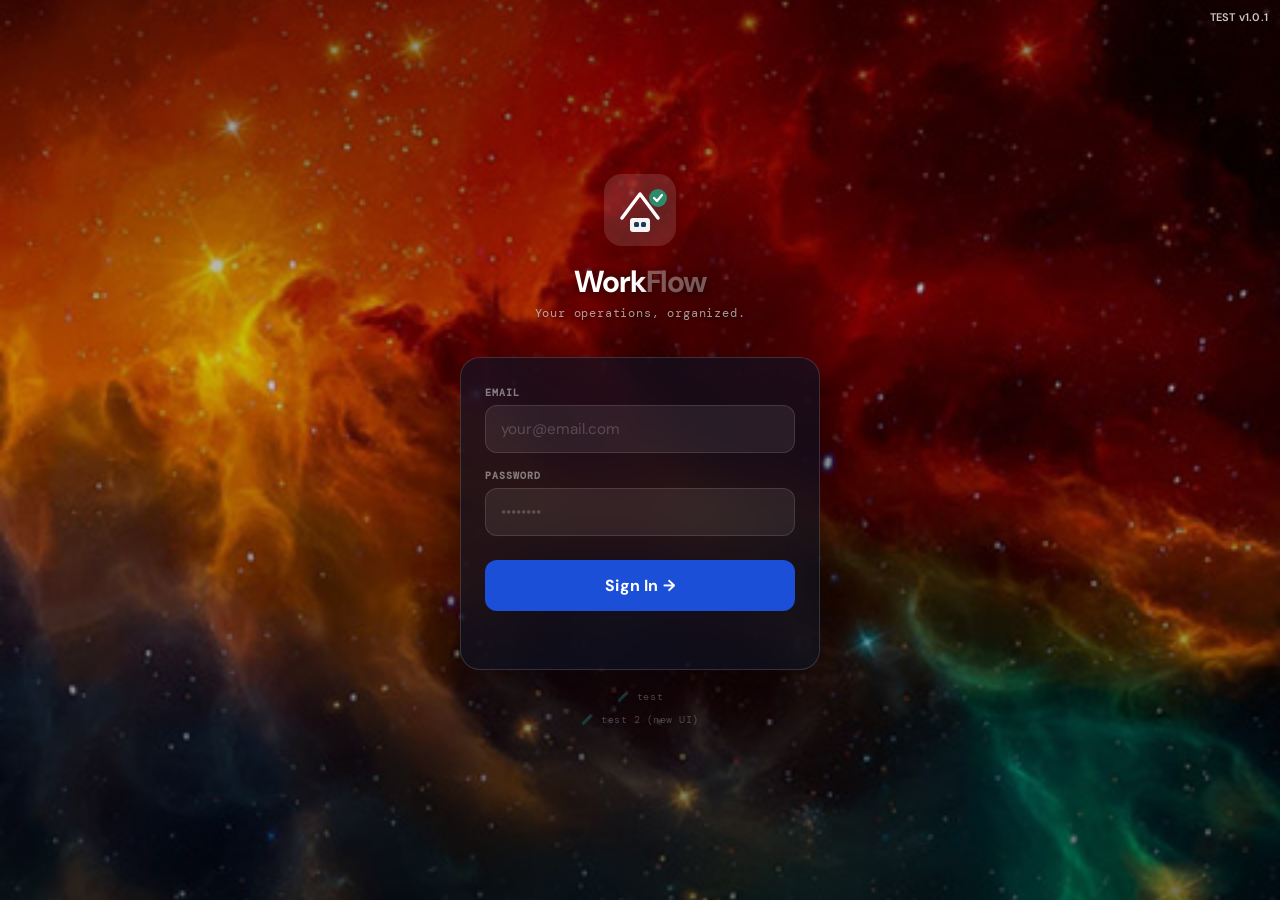
==== commit e731b16c: "Add link to the new UI test site (UITest.html) below the existing test link" ====
--- a/index.html
+++ b/index.html
@@ -909,6 +909,7 @@
     <div class="login-error" id="loginError"></div>
   </div>
   <a href="index2.html" style="position:relative;z-index:1;margin-top:20px;font-size:0.65rem;color:rgba(255,255,255,0.25);font-family:'DM Mono',monospace;text-decoration:none;letter-spacing:0.05em;">🧪 test</a>
+  <a href="UITest.html" style="position:relative;z-index:1;margin-top:10px;font-size:0.65rem;color:rgba(255,255,255,0.25);font-family:'DM Mono',monospace;text-decoration:none;letter-spacing:0.05em;">🧪 test 2 (new UI)</a>
 </div>
 
 <!-- ══ DECRYPTION PROMPT ══ -->
@@ -916,40 +917,10 @@
   <div class="modal-sheet" style="max-width:360px;margin:auto;padding:28px 24px;">
     <div style="font-size:1.1rem;font-weight:700;margin-bottom:6px;">🔒 Data is Encrypted</div>
     <div style="font-size:0.82rem;color:var(--muted);margin-bottom:18px;line-height:1.5;">This device doesn't have your decryption password yet. Enter it below to access your data.</div>
-    <div id="decryptPromptPwPanel">
-      <div class="modal-lbl">Decryption Password</div>
-      <input class="s-input" id="decryptPromptInput" type="password" placeholder="Enter your password…" autocapitalize="none" autocorrect="off" style="margin-bottom:14px;">
-      <div id="decryptPromptError" style="display:none;color:var(--red);font-size:0.78rem;margin-bottom:10px;"></div>
-      <button class="modal-save-btn" onclick="decryptPromptSubmit()">Unlock →</button>
-      <div style="text-align:center;margin-top:12px;">
-        <a href="#" style="font-size:0.78rem;color:var(--accent);" onclick="event.preventDefault();showRecoveryPanel()">Forgot password?</a>
-      </div>
-    </div>
-    <div id="decryptPromptRecoveryPanel" style="display:none;">
-      <div style="font-size:0.78rem;color:var(--muted);margin-bottom:12px;line-height:1.5;">Enter the recovery key you saved when you first set your password.</div>
-      <div class="modal-lbl">Recovery Key</div>
-      <input class="s-input" id="recoveryKeyInput" type="text" placeholder="XXXX-XXXX-XXXX-XXXX" autocapitalize="characters" autocorrect="off" spellcheck="false" style="margin-bottom:14px;font-family:'DM Mono',monospace;">
-      <div id="recoveryPromptError" style="display:none;color:var(--red);font-size:0.78rem;margin-bottom:10px;"></div>
-      <button class="modal-save-btn" onclick="recoveryPromptSubmit()">Recover →</button>
-      <div style="text-align:center;margin-top:12px;">
-        <a href="#" style="font-size:0.78rem;color:var(--muted);" onclick="event.preventDefault();showPasswordPanel()">Back to password</a>
-      </div>
-    </div>
-  </div>
-</div>
-
-<!-- ══ RECOVERY KEY DISPLAY ══ -->
-<div class="modal-overlay" id="recoveryKeyModal" style="display:none;z-index:996;">
-  <div class="modal-sheet" style="max-width:360px;margin:auto;padding:28px 24px;">
-    <div style="font-size:1.1rem;font-weight:700;margin-bottom:6px;">🗝️ Save Your Recovery Key</div>
-    <div style="font-size:0.82rem;color:var(--muted);margin-bottom:18px;line-height:1.5;">If you forget your password, this key is the only way back into your data. Write it down or save it somewhere safe — <strong>it cannot be shown again.</strong></div>
-    <div id="recoveryKeyDisplay" style="font-family:'DM Mono',monospace;font-size:1.15rem;font-weight:700;letter-spacing:0.05em;text-align:center;background:var(--surface2);border:1.5px solid var(--border);border-radius:10px;padding:16px 10px;margin-bottom:14px;word-break:break-all;"></div>
-    <button class="save-btn" style="background:var(--accent-light);color:var(--accent);border:1.5px solid var(--accent);margin-bottom:14px;" onclick="encCopyRecoveryKey()">📋 Copy to Clipboard</button>
-    <label style="display:flex;align-items:flex-start;gap:8px;font-size:0.78rem;color:var(--muted);margin-bottom:16px;line-height:1.4;">
-      <input type="checkbox" id="recoveryKeyConfirmChk" style="margin-top:2px;" onchange="document.getElementById('recoveryKeyDoneBtn').disabled=!this.checked;">
-      I've saved this recovery key somewhere safe.
-    </label>
-    <button class="modal-save-btn" id="recoveryKeyDoneBtn" disabled onclick="encCloseRecoveryKeyModal()">Done</button>
+    <div class="modal-lbl">Decryption Password</div>
+    <input class="s-input" id="decryptPromptInput" type="password" placeholder="Enter your password…" autocapitalize="none" autocorrect="off" style="margin-bottom:14px;">
+    <div id="decryptPromptError" style="display:none;color:var(--red);font-size:0.78rem;margin-bottom:10px;"></div>
+    <button class="modal-save-btn" onclick="decryptPromptSubmit()">Unlock →</button>
   </div>
 </div>
 
@@ -995,6 +966,15 @@
       <div style="display:flex;flex-direction:column;gap:5px;flex-shrink:0;">
         <button onclick="exportDataBackup()" style="background:var(--red);color:white;border:none;border-radius:7px;padding:5px 9px;font-size:0.72rem;font-weight:700;cursor:pointer;font-family:'DM Sans',sans-serif;">Export</button>
         <button onclick="document.getElementById('syncFailBanner').style.display='none';window._syncBannerDismissed=true;" style="background:none;border:1px solid var(--red);border-radius:7px;padding:4px 9px;font-size:0.72rem;font-weight:600;color:var(--red);cursor:pointer;font-family:'DM Sans',sans-serif;">Dismiss</button>
+      </div>
+    </div>
+  </div>
+  <div id="storageWarnBanner" style="display:none;margin:0 14px 8px;background:#fff1f1;border:1.5px solid var(--red);border-radius:var(--radius-sm);padding:11px 13px;">
+    <div style="display:flex;align-items:flex-start;gap:10px;">
+      <span style="font-size:1.1rem;flex-shrink:0;">⚠️</span>
+      <div style="flex:1;font-size:0.8rem;color:var(--red);line-height:1.5;">
+        <strong>This browser is blocking local storage</strong> — the local backup copy of your data won't save on this device, and if Firebase sync fails too, changes can be lost.<br>
+        This usually means <strong>Private Browsing</strong> is on. Open this page in a normal tab instead.
       </div>
     </div>
   </div>
@@ -1711,7 +1691,7 @@
     <div class="settings-section-body" id="encBody">
       <div class="settings-card" style="padding:14px;">
         <div id="encStatus" style="font-size:0.82rem;font-weight:700;margin-bottom:10px;">🔓 Not encrypted</div>
-        <div style="font-size:0.75rem;color:var(--muted);margin-bottom:12px;line-height:1.5;">Set a password to encrypt all data stored in Firebase. Your password is saved on this device only. A one-time recovery key is shown when you set your password — save it in case you forget your password.</div>
+        <div style="font-size:0.75rem;color:var(--muted);margin-bottom:12px;line-height:1.5;">Set a password to encrypt all data stored in Firebase. Your password is saved on this device only. Do not forget it — there is no recovery option.</div>
         <div class="s-lbl">Encryption Password</div>
         <input class="s-input" id="encPasswordInput" type="password" placeholder="Enter password…" autocapitalize="none" autocorrect="off" style="margin-bottom:10px;">
         <div style="display:flex;flex-direction:column;gap:8px;">
@@ -1725,7 +1705,7 @@
     <div style="height:8px"></div>
     <button class="save-btn" onclick="saveSettings()" style="margin-bottom:12px;">Save Settings</button>
     <button class="save-btn" style="background:var(--red);" onclick="doSignOut()">Sign Out</button>
-    <div style="text-align:center;font-size:0.65rem;color:var(--muted2);font-family:'DM Mono',monospace;padding:10px 0 4px;letter-spacing:0.08em;">WorkFlow v1.28</div>
+    <div style="text-align:center;font-size:0.65rem;color:var(--muted2);font-family:'DM Mono',monospace;padding:10px 0 4px;letter-spacing:0.08em;">WorkFlow v1.27</div>
     <div style="height:20px"></div>
   </div>
 </div>
@@ -5184,8 +5164,9 @@
     S = {...S, ...data};
     saveS();
     renderHome();
-    if(statusEl) statusEl.textContent = '✓ Full overwrite done. All data replaced.';
-    toast('✓ Data imported — full overwrite');
+    const hCount = (S.houses||[]).length, iCount = (S.individuals||[]).length;
+    if(statusEl) statusEl.textContent = `✓ Full overwrite done. Imported ${hCount} house${hCount!==1?'s':''}, ${iCount} individual${iCount!==1?'s':''}.`;
+    toast(`✓ Imported ${hCount} house${hCount!==1?'s':''}, ${iCount} individual${iCount!==1?'s':''}`);
   } else {
     // Smart merge — newer record wins per id
     const {_exportedAt, _version, ...importedData} = imported;
@@ -5212,8 +5193,10 @@
     scalarKeys.forEach(k => { S[k] = importedData[k]; });
     saveS();
     renderHome();
-    if(statusEl) statusEl.textContent = '✓ Smart merge done. Newer records kept.';
-    toast('✓ Data imported — smart merge');
+    const hFromFile = (importedData.houses||[]).length, iFromFile = (importedData.individuals||[]).length;
+    const hCount = (S.houses||[]).length, iCount = (S.individuals||[]).length;
+    if(statusEl) statusEl.textContent = `✓ Smart merge done. File had ${hFromFile} house${hFromFile!==1?'s':''}/${iFromFile} individual${iFromFile!==1?'s':''} — now have ${hCount}/${iCount} total.`;
+    toast(`✓ Merged — now have ${hCount} house${hCount!==1?'s':''}, ${iCount} individual${iCount!==1?'s':''}`);
   }
 }
 
@@ -5330,14 +5313,7 @@
     compressed
   );
   const salt = localStorage.getItem('wf_enc_salt') || '';
-  const blob = {_enc:true, salt, iv:bytesToHex(iv), d:bytesToBase64(data), c:true};
-  // Recovery blob rides alongside the encrypted payload (unencrypted metadata,
-  // like salt) so a brand-new device can fetch it before the password is known.
-  // It only contains the password re-encrypted with a key derived from the
-  // recovery code, so it's safe to store here — useless without that code.
-  const recRaw = localStorage.getItem('wf_enc_recovery_blob');
-  if(recRaw){ try{ blob.recovery = JSON.parse(recRaw); }catch(e){} }
-  return blob;
+  return {_enc:true, salt, iv:bytesToHex(iv), d:bytesToBase64(data), c:true};
 }
 
 async function encDecrypt(blob){
@@ -5426,8 +5402,6 @@
 document.addEventListener('DOMContentLoaded', function(){
   const inp = document.getElementById('decryptPromptInput');
   if(inp) inp.addEventListener('keydown', e=>{ if(e.key==='Enter') decryptPromptSubmit(); });
-  const rinp = document.getElementById('recoveryKeyInput');
-  if(rinp) rinp.addEventListener('keydown', e=>{ if(e.key==='Enter') recoveryPromptSubmit(); });
 });
 
 // Salt stored inside the encrypted payload — no separate Firebase doc needed
@@ -5465,117 +5439,8 @@
   window._encKey = await encDeriveKey(pw, salt);
   localStorage.setItem('wf_enc_password', pw);
   window._encVerified = false;
-  await encGenerateRecoveryKey(pw, salt);
   toast('🔑 Password set — tap Verify Password to confirm');
   updateEncUI();
-}
-
-// ── Recovery key ──────────────────────────────────────────────
-// Generates a 16-char recovery code, encrypts the current password with a key
-// derived from (recoveryKey + salt), stores only the ciphertext, and shows the
-// code once so the user can write it down. The raw code is never persisted.
-function encRandomRecoveryKey(){
-  const chars = 'ABCDEFGHJKMNPQRSTUVWXYZ23456789'; // no 0/O/1/I/L — avoids transcription errors
-  const bytes = crypto.getRandomValues(new Uint8Array(16));
-  let out = '';
-  for(let i=0;i<16;i++){
-    out += chars[bytes[i] % chars.length];
-    if(i%4===3 && i!==15) out += '-';
-  }
-  return out;
-}
-
-async function encGenerateRecoveryKey(password, saltHex){
-  const recoveryKey = encRandomRecoveryKey();
-  const recKey = await encDeriveKey(recoveryKey, saltHex);
-  const iv = crypto.getRandomValues(new Uint8Array(12));
-  const data = await crypto.subtle.encrypt({name:'AES-GCM', iv}, recKey, new TextEncoder().encode(password));
-  const blob = {iv: bytesToHex(iv), d: bytesToBase64(data)};
-  localStorage.setItem('wf_enc_recovery_blob', JSON.stringify(blob));
-  showRecoveryKeyModal(recoveryKey);
-}
-
-function showRecoveryKeyModal(recoveryKey){
-  const disp = document.getElementById('recoveryKeyDisplay');
-  if(disp) disp.textContent = recoveryKey;
-  const chk = document.getElementById('recoveryKeyConfirmChk');
-  if(chk) chk.checked = false;
-  const btn = document.getElementById('recoveryKeyDoneBtn');
-  if(btn) btn.disabled = true;
-  window._recoveryKeyShown = recoveryKey;
-  const modal = document.getElementById('recoveryKeyModal');
-  if(modal) modal.style.display = 'flex';
-}
-
-function encCopyRecoveryKey(){
-  const key = window._recoveryKeyShown || document.getElementById('recoveryKeyDisplay')?.textContent || '';
-  if(!key) return;
-  navigator.clipboard?.writeText(key).then(()=>toast('✓ Copied to clipboard')).catch(()=>toast('Could not copy — write it down manually'));
-}
-
-function encCloseRecoveryKeyModal(){
-  const modal = document.getElementById('recoveryKeyModal');
-  if(modal) modal.style.display = 'none';
-  window._recoveryKeyShown = null;
-}
-
-function showRecoveryPanel(){
-  const err = document.getElementById('recoveryPromptError');
-  if(err) err.style.display = 'none';
-  document.getElementById('decryptPromptPwPanel').style.display = 'none';
-  document.getElementById('decryptPromptRecoveryPanel').style.display = 'block';
-  setTimeout(()=>document.getElementById('recoveryKeyInput')?.focus(), 100);
-}
-
-function showPasswordPanel(){
-  document.getElementById('decryptPromptRecoveryPanel').style.display = 'none';
-  document.getElementById('decryptPromptPwPanel').style.display = 'block';
-}
-
-async function recoveryPromptSubmit(){
-  const inp = document.getElementById('recoveryKeyInput');
-  const code = inp ? inp.value.trim().toUpperCase() : '';
-  const errEl = document.getElementById('recoveryPromptError');
-  const showErr = msg=>{ if(errEl){ errEl.textContent=msg; errEl.style.display='block'; } };
-  if(!code){ showErr('Enter your recovery key.'); return; }
-
-  const blob = window._pendingEncBlob;
-  const recovery = blob?.recovery;
-  const salt = blob?.salt;
-  if(!recovery || !salt){ showErr('No recovery key is on file for this data.'); return; }
-
-  try {
-    const recKey = await encDeriveKey(code, salt);
-    const iv = hexToBytes(recovery.iv);
-    const data = base64ToBytes(recovery.d);
-    const decrypted = await crypto.subtle.decrypt({name:'AES-GCM', iv}, recKey, data);
-    const password = new TextDecoder().decode(decrypted);
-
-    // Re-derive the main key from the recovered password and unlock the data
-    window._encKey = await encDeriveKey(password, salt);
-    const decoded = await encDecrypt(blob);
-    if(!decoded){ window._encKey = null; showErr('Recovery key did not match — please check it and try again.'); return; }
-
-    localStorage.setItem('wf_enc_password', password);
-    localStorage.setItem('wf_enc_salt', salt);
-    window._encVerified = true;
-    window._pendingEncBlob = null;
-
-    document.getElementById('decryptPromptModal').style.display = 'none';
-    document.getElementById('loadOverlay')?.classList.add('hidden');
-
-    S = {...S, ...decoded};
-    if(!S.rTasks) S.rTasks = [];
-    (S.rTasks||[]).forEach(t=>{ if(!t.taskType) t.taskType='recurring'; if(!t.dayType) t.dayType='dow'; });
-    if(!S.notes) S.notes = [];
-    applyDarkMode();
-    renderHome();
-    autoSyncICS();
-    toast('✓ Data unlocked with recovery key — set a new password in Settings');
-  } catch(e){
-    window._encKey = null;
-    showErr('Recovery key did not match — please check it and try again.');
-  }
 }
 
 // Verify — pull Firebase data and try to decrypt it
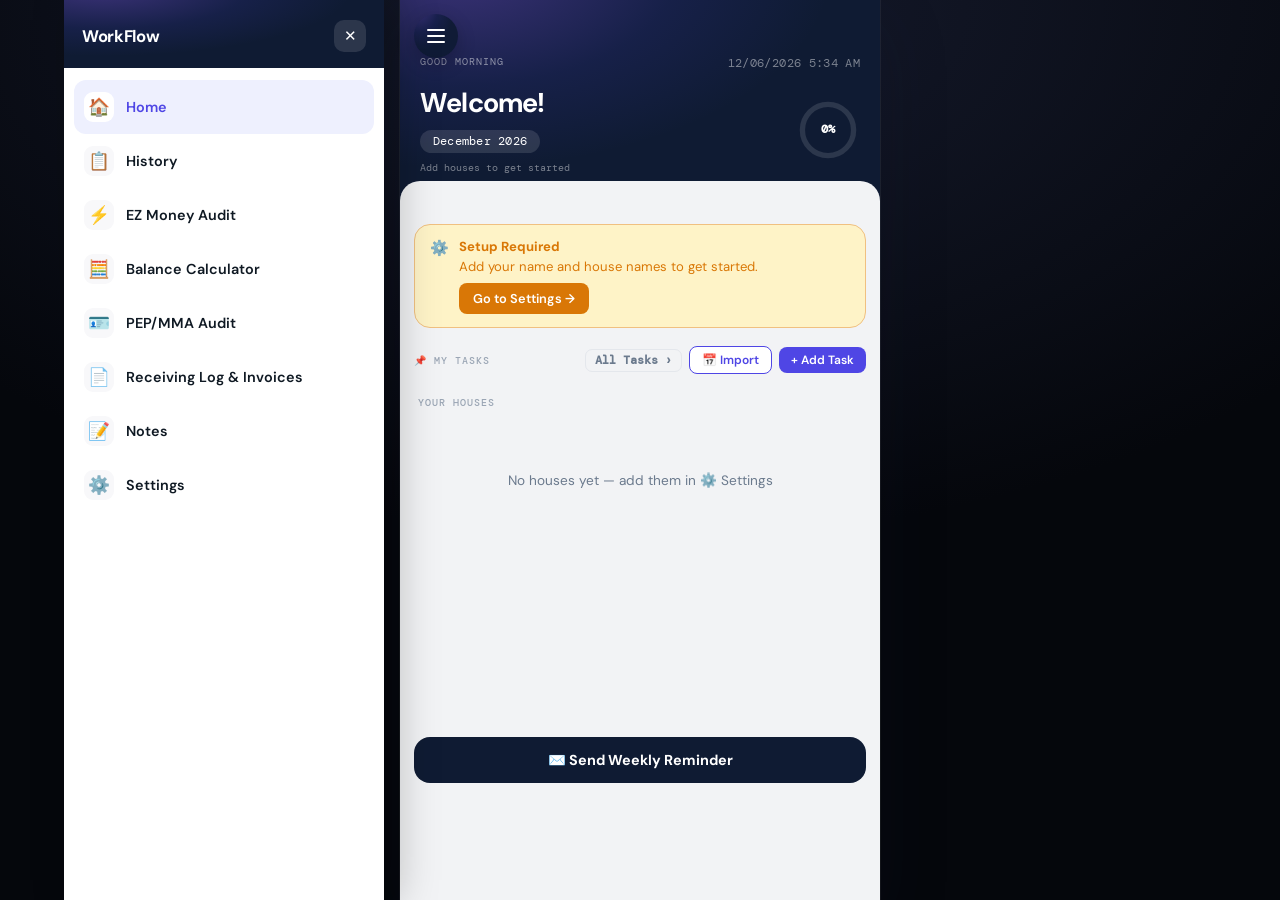
==== commit 59ce5077: "Make the UI rebuild the main app; remove old copies index.html is now the former UITest.html (local-" ====
--- a/index.html
+++ b/index.html
@@ -15,25 +15,40 @@
 <style>
 :root {
   --bg:#F2F3F5; --white:#fff; --surface:#FFFFFF; --surface2:#F8F8FA; --border:#E4E7EC;
-  --text:#0F1923; --muted:#6B7A8D; --muted2:#9AA5B4;
-  --accent:#1B4FD8; --accent-light:#EBF0FD;
+  --text:#0F1923; --muted:#6B7A8D; --muted2:#9AA5B4; --amber:#D97706;
+  --accent:#4F46E5; --accent-2:#8B5CF6; --accent-light:#EEF0FE;
   --green:#16A34A; --green-light:#DCFCE7;
   --orange:#D97706; --orange-light:#FEF3C7;
   --red:#DC2626; --red-light:#FEE2E2;
   --purple:#7C3AED; --purple-light:#EDE9FE;
-  --navy:#0F2340;
-  --radius:14px; --radius-sm:9px; --shadow:0 1px 4px rgba(0,0,0,0.06);
+  --navy:#0F1B33;
+  --radius:16px; --radius-sm:10px; --radius-lg:22px;
+  --shadow-sm:0 1px 3px rgba(15,23,42,0.06);
+  --shadow:0 4px 16px rgba(15,23,42,0.08);
+  --shadow-lg:0 24px 64px rgba(15,23,42,0.18);
+  --nebula-grad:linear-gradient(135deg,var(--accent) 0%,var(--accent-2) 55%,#C026D3 100%);
+  --nebula-glow:radial-gradient(120% 150% at 12% -15%,rgba(139,92,246,0.35) 0%,rgba(79,70,229,0.12) 38%,transparent 65%);
+  --sp-1:4px; --sp-2:8px; --sp-3:12px; --sp-4:16px; --sp-5:20px; --sp-6:24px; --sp-8:32px;
+  --fs-caption:0.68rem; --fs-label:0.72rem; --fs-body-sm:0.82rem; --fs-body:0.9rem;
+  --fs-body-lg:0.95rem; --fs-h3:1.05rem; --fs-h2:1.3rem; --fs-h1:1.7rem;
+  --app-max-w:480px;
+  --tap-min:44px;
+  --ease:cubic-bezier(.22,.61,.36,1);
 }
 body.dark {
-  --bg:#0a0d14; --white:#131720; --surface:#1a1e2a; --surface2:#1f2433; --border:#252d3d;
-  --text:#e2e8f0; --muted:#64748b; --muted2:#475569;
-  --accent:#4f7ef5; --accent-light:#1a2340;
-  --green:#16A34A; --green-light:#0d2a1f;
-  --orange:#D97706; --orange-light:#2a1800;
-  --red:#DC2626; --red-light:#2a0d0d;
-  --purple:#7C3AED; --purple-light:#1e1430;
+  --bg:#0a0d14; --white:#141824; --surface:#161b28; --surface2:#1b2130; --border:#262e40;
+  --text:#e7ecf5; --muted:#94A3B8; --muted2:#64748B; --amber:#e8a23c;
+  --accent:#7C8CF8; --accent-2:#A78BFA; --accent-light:#1c2140;
+  --green:#3ECF7E; --green-light:#0d2a1f;
+  --orange:#F0A93E; --orange-light:#2a1e08;
+  --red:#F0605F; --red-light:#2e1213;
+  --purple:#A78BFA; --purple-light:#221a3a;
   --navy:#080f1a;
-  --shadow:0 2px 12px rgba(0,0,0,0.4);
+  --shadow-sm:0 1px 3px rgba(0,0,0,0.35);
+  --shadow:0 4px 18px rgba(0,0,0,0.45);
+  --shadow-lg:0 28px 70px rgba(0,0,0,0.6);
+  --nebula-grad:linear-gradient(135deg,var(--accent) 0%,var(--accent-2) 55%,#e879f9 100%);
+  --nebula-glow:radial-gradient(120% 150% at 12% -15%,rgba(124,140,248,0.28) 0%,rgba(167,139,250,0.14) 38%,transparent 65%);
 }
 body.dark .home-banner,body.dark .app-header{background:#080f1a;}
 body.dark .checklist-section-hdr{background:#080f1a;}
@@ -105,21 +120,26 @@
 body.dark .cmeta-field .cmeta-label{color:#9ca3af;}
 body.dark .cmeta-field .cmeta-val{color:#e2e8f0;}
 *{margin:0;padding:0;box-sizing:border-box;-webkit-tap-highlight-color:transparent;}
-body{font-family:'DM Sans',sans-serif;background:var(--bg);color:var(--text);min-height:100vh;font-size:15px;-webkit-font-smoothing:antialiased;}
+html{background:#05070c;min-height:100%;}
+body{font-family:'DM Sans',sans-serif;background:var(--bg);color:var(--text);min-height:100vh;font-size:15px;-webkit-font-smoothing:antialiased;max-width:var(--app-max-w);margin:0 auto;position:relative;transition:background 0.25s var(--ease),color 0.25s var(--ease);}
+@media (min-width:560px){
+  html{background:radial-gradient(120% 100% at 50% 0%,#161b2e 0%,#05070c 60%);}
+  body{box-shadow:0 0 0 1px rgba(255,255,255,0.06),var(--shadow-lg);}
+}
 
 /* ── SCREENS ── */
 .screen{display:none;min-height:100vh;}
 .screen.active{display:block;}
 
 /* ── STICKY HEADER ── */
-.app-header{background:var(--navy);color:white;padding:52px 16px 14px;position:sticky;top:0;z-index:100;display:flex;align-items:center;gap:12px;}
+.app-header{background:var(--nebula-glow),var(--navy);color:white;padding:52px 16px 14px;position:sticky;top:0;z-index:100;display:flex;align-items:center;gap:12px;}
 /* JS sets --header-h on each checklist screen open; fallback 84px */
 .back-btn{background:rgba(255,255,255,0.1);border:none;color:white;width:36px;height:36px;border-radius:var(--radius-sm);font-size:18px;cursor:pointer;display:flex;align-items:center;justify-content:center;flex-shrink:0;}
-.header-title{font-size:1.05rem;font-weight:700;line-height:1.2;letter-spacing:-0.02em;}
+.header-title{font-size:var(--fs-h3);font-weight:700;line-height:1.2;letter-spacing:-0.02em;}
 .header-sub{font-size:0.62rem;color:rgba(255,255,255,0.4);font-family:'DM Mono',monospace;margin-top:2px;letter-spacing:0.05em;text-transform:uppercase;}
 
 /* ── HOME TOP BANNER ── */
-.home-banner{background:var(--navy);color:white;padding:52px 20px 30px;position:relative;}
+.home-banner{background:var(--nebula-glow),var(--navy);color:white;padding:52px 20px 30px;position:relative;}
 .home-banner::after{content:'';position:absolute;bottom:-1px;left:0;right:0;height:24px;background:var(--bg);border-radius:20px 20px 0 0;}
 body.dark .home-banner::after{background:var(--bg);}
 .home-banner-row1{display:flex;align-items:center;justify-content:space-between;margin-bottom:14px;}
@@ -127,14 +147,14 @@
 .home-datetime{font-size:0.72rem;color:rgba(255,255,255,0.45);font-family:'DM Mono',monospace;letter-spacing:0.03em;}
 .home-banner-row2{display:flex;align-items:center;justify-content:space-between;gap:12px;}
 .home-banner-text{flex:1;}
-.home-name{font-size:1.6rem;font-weight:700;letter-spacing:-0.03em;}
+.home-name{font-size:var(--fs-h1);font-weight:700;letter-spacing:-0.03em;}
 .home-month{display:inline-block;background:rgba(255,255,255,0.12);border-radius:20px;padding:4px 13px;font-size:0.72rem;font-family:'DM Mono',monospace;margin-top:10px;letter-spacing:0.02em;}
 .home-overall-label{font-size:0.65rem;color:rgba(255,255,255,0.45);margin-top:8px;font-family:'DM Mono',monospace;}
 /* Progress ring */
 .home-ring-wrap{position:relative;width:64px;height:64px;flex-shrink:0;display:flex;align-items:center;justify-content:center;}
 .home-ring{width:64px;height:64px;transform:rotate(-90deg);}
 .home-ring-bg{fill:none;stroke:rgba(255,255,255,0.12);stroke-width:5;}
-.home-ring-fill{fill:none;stroke:rgba(255,255,255,0.85);stroke-width:5;stroke-linecap:round;stroke-dasharray:150.8;stroke-dashoffset:150.8;transition:stroke-dashoffset 0.6s ease;}
+.home-ring-fill{fill:none;stroke:rgba(255,255,255,0.92);stroke-width:5;stroke-linecap:round;stroke-dasharray:150.8;stroke-dashoffset:150.8;transition:stroke-dashoffset 0.8s var(--ease);filter:drop-shadow(0 0 6px rgba(167,139,250,0.45));}
 .home-ring-pct{position:absolute;font-size:0.72rem;font-weight:700;color:white;font-family:'DM Mono',monospace;letter-spacing:-0.02em;}
 
 /* ── SETUP BANNER ── */
@@ -182,8 +202,8 @@
 .chip-grey{background:var(--bg);color:var(--muted2);}
 
 /* ── HOUSE DETAIL SCREEN ── */
-.house-subnav{display:flex;align-items:center;gap:10px;padding:6px 16px 8px;background:var(--navy);}
-.house-detail-banner{background:var(--navy);color:white;padding:4px 16px 22px;position:relative;}
+.house-subnav{display:flex;align-items:center;gap:10px;padding:6px 16px 8px;background:var(--nebula-glow),var(--navy);}
+.house-detail-banner{background:var(--nebula-glow),var(--navy);color:white;padding:4px 16px 22px;position:relative;}
 .house-detail-banner::after{content:'';position:absolute;bottom:-1px;left:0;right:0;height:20px;background:var(--bg);border-radius:18px 18px 0 0;}
 .house-detail-stats{display:grid;grid-template-columns:1fr 1fr;gap:8px;}
 .house-stat-pill{background:rgba(255,255,255,0.1);border-radius:10px;padding:10px 12px;}
@@ -247,7 +267,7 @@
 .prog-fill{height:100%;transition:width 0.3s;}
 .prog-fill.da3{background:var(--green);}
 .prog-fill.audit{background:var(--purple);}
-.checklist-section-hdr{background:var(--navy);color:white;padding:8px 18px;font-size:0.6rem;font-weight:700;text-transform:uppercase;letter-spacing:0.1em;font-family:'DM Mono',monospace;}
+.checklist-section-hdr{background:var(--nebula-glow),var(--navy);color:white;padding:10px 18px;font-size:0.62rem;font-weight:700;text-transform:uppercase;letter-spacing:0.1em;font-family:'DM Mono',monospace;}
 .task-row{background:var(--white);border-bottom:1px solid var(--border);}
 .task-row-main{display:flex;align-items:flex-start;gap:13px;padding:13px 15px;cursor:pointer;}
 .task-check{width:26px;height:26px;border-radius:6px;border:2px solid var(--border);flex-shrink:0;margin-top:1px;display:flex;align-items:center;justify-content:center;font-size:13px;color:white;transition:all 0.15s;background:var(--white);}
@@ -279,7 +299,7 @@
 .audit-meta-bar{background:var(--purple-light);border-bottom:1px solid var(--border);padding:11px 18px;display:grid;grid-template-columns:1fr 1fr;gap:7px;}
 .ameta-label{font-size:0.63rem;text-transform:uppercase;letter-spacing:0.1em;color:var(--muted);font-family:'DM Mono',monospace;margin-bottom:2px;}
 .ameta-val{font-size:0.85rem;font-weight:600;color:var(--purple);}
-.audit-section-hdr{background:var(--navy);color:white;padding:8px 18px;font-size:0.6rem;font-weight:700;text-transform:uppercase;letter-spacing:0.1em;font-family:'DM Mono',monospace;}
+.audit-section-hdr{background:var(--nebula-glow),var(--navy);color:white;padding:10px 18px;font-size:0.62rem;font-weight:700;text-transform:uppercase;letter-spacing:0.1em;font-family:'DM Mono',monospace;}
 /* Audit form cards */
 .acard{background:var(--white);border:1px solid var(--border);border-radius:var(--radius);padding:14px;margin-bottom:8px;transition:border-color 0.2s,background 0.2s;overflow:hidden;position:relative;}
 .acard.answered-yes{border-color:var(--green);}
@@ -296,12 +316,12 @@
 .aitem-text{font-size:0.87rem;line-height:1.55;margin-bottom:12px;font-weight:500;}
 .anote-tag{font-size:0.72rem;font-weight:700;color:var(--orange);margin:-6px 0 10px;display:block;}
 .ayn-row{display:flex;gap:7px;}
-.ayn-btn{flex:1;padding:10px 6px;border-radius:var(--radius-sm);border:1.5px solid var(--border);background:var(--bg);font-family:'DM Sans',sans-serif;font-size:0.85rem;font-weight:700;cursor:pointer;transition:all 0.15s;display:flex;align-items:center;justify-content:center;gap:5px;}
+.ayn-btn{flex:1;min-height:var(--tap-min);padding:12px 6px;border-radius:var(--radius-sm);border:1.5px solid var(--border);background:var(--surface2);font-family:'DM Sans',sans-serif;font-size:0.85rem;font-weight:700;cursor:pointer;transition:all 0.15s var(--ease);display:flex;align-items:center;justify-content:center;gap:5px;}
 .ayn-btn.ayes{color:var(--green);}
 .ayn-btn.ano{color:var(--red);}
 .ayn-btn.ana{color:var(--muted);}
-.ayn-btn.ayes.active{background:var(--green);color:white;border-color:var(--green);}
-.ayn-btn.ano.active{background:var(--red);color:white;border-color:var(--red);}
+.ayn-btn.ayes.active{background:var(--green);color:white;border-color:var(--green);box-shadow:0 3px 10px rgba(22,163,74,0.3);}
+.ayn-btn.ano.active{background:var(--red);color:white;border-color:var(--red);box-shadow:0 3px 10px rgba(220,38,38,0.3);}
 .ayn-btn.ana.active{background:var(--muted);color:white;border-color:var(--muted);}
 .ayn-btn:active{transform:scale(0.96);}
 .acorr{margin-top:11px;display:none;}
@@ -364,7 +384,7 @@
 .ainfo-input.prefilled{background:var(--surface2);color:var(--text);border-style:dashed;cursor:default;opacity:0.8;}
 .asig-note{background:var(--purple-light);border:1px solid #c9b8e8;border-radius:10px;padding:11px 13px;font-size:0.77rem;color:var(--purple);line-height:1.6;margin-bottom:10px;}
 /* Export bar */
-.audit-export-bar{position:fixed;bottom:0;left:0;right:0;padding:10px 14px 28px;background:var(--white);border-top:1px solid var(--border);display:none;gap:8px;z-index:20;}
+.audit-export-bar{position:fixed;bottom:0;left:50%;transform:translateX(-50%);width:100%;max-width:var(--app-max-w);padding:10px 14px calc(14px + env(safe-area-inset-bottom));background:var(--white);border-top:1px solid var(--border);display:none;gap:8px;z-index:20;}
 .audit-export-bar.visible{display:flex;}
 .audit-exp-btn{flex:1;padding:12px;background:var(--navy);color:white;border:none;border-radius:var(--radius-sm);font-family:'DM Sans',sans-serif;font-size:0.85rem;font-weight:700;cursor:pointer;display:flex;align-items:center;justify-content:center;gap:7px;transition:opacity 0.15s;}
 .audit-exp-btn:disabled{opacity:0.5;cursor:default;}
@@ -377,9 +397,9 @@
 .yn-q{font-size:0.87rem;font-weight:500;line-height:1.4;margin-bottom:9px;}
 .yn-q .qnum{font-family:'DM Mono',monospace;font-weight:700;color:var(--accent);margin-right:5px;}
 .yn-btns{display:flex;gap:8px;}
-.yn-btn{flex:1;padding:9px;border:2px solid var(--border);border-radius:8px;background:transparent;font-family:'DM Sans',sans-serif;font-weight:700;font-size:0.87rem;cursor:pointer;transition:all 0.15s;color:var(--muted);}
-.yn-btn.yes-btn.active{background:var(--green-light);border-color:var(--green);color:var(--green);}
-.yn-btn.no-btn.active{background:var(--red-light);border-color:var(--red);color:var(--red);}
+.yn-btn{flex:1;min-height:var(--tap-min);padding:12px 9px;border:2px solid var(--border);border-radius:var(--radius-sm);background:var(--surface2);font-family:'DM Sans',sans-serif;font-weight:700;font-size:0.87rem;cursor:pointer;transition:all 0.15s var(--ease);color:var(--muted);}
+.yn-btn.yes-btn.active{background:var(--green-light);border-color:var(--green);color:var(--green);box-shadow:0 2px 8px rgba(22,163,74,0.18);}
+.yn-btn.no-btn.active{background:var(--red-light);border-color:var(--red);color:var(--red);box-shadow:0 2px 8px rgba(220,38,38,0.18);}
 .no-flag-banner{margin-top:9px;background:var(--red-light);border:1px solid #f5a0a0;border-radius:8px;padding:7px 11px;font-size:0.77rem;color:var(--red);font-weight:600;display:none;}
 .no-flag-banner.show{display:block;}
 .yn-notes-toggle{font-size:0.71rem;color:var(--muted);cursor:pointer;margin-top:8px;display:inline-flex;align-items:center;gap:3px;}
@@ -419,7 +439,7 @@
 .hist-dash-grid{display:grid;grid-template-columns:1fr 1fr;gap:8px;}
 .hist-dash-cell{background:var(--bg);border-radius:10px;padding:10px 12px;}
 .hist-dash-lbl{font-size:0.65rem;color:var(--muted2);font-family:'DM Mono',monospace;text-transform:uppercase;letter-spacing:0.05em;}
-.hist-dash-val{font-size:1.3rem;font-weight:700;margin-top:2px;letter-spacing:-0.02em;}
+.hist-dash-val{font-size:var(--fs-h2);font-weight:700;margin-top:2px;letter-spacing:-0.02em;}
 .hist-dash-val.ok{color:var(--green);}
 .hist-dash-val.warn{color:var(--orange);}
 .hist-dash-val.bad{color:var(--red);}
@@ -430,17 +450,17 @@
 .hist-batch-btn:disabled{opacity:0.5;}
 .hist-month-nav{display:flex;align-items:center;justify-content:space-between;background:var(--white);border:1px solid var(--border);border-radius:var(--radius);padding:10px 14px;margin-bottom:10px;}
 .hist-month-lbl{font-weight:700;font-size:0.95rem;letter-spacing:-0.01em;}
-.hist-month-arrow{background:none;border:1px solid var(--border);border-radius:8px;width:34px;height:34px;font-size:1.1rem;cursor:pointer;color:var(--text);display:flex;align-items:center;justify-content:center;}
-.hist-month-arrow:active{background:var(--bg);}
+.hist-month-arrow{background:var(--surface2);border:1.5px solid var(--border);border-radius:10px;width:40px;height:40px;font-size:1.25rem;font-weight:700;cursor:pointer;color:var(--accent);display:flex;align-items:center;justify-content:center;transition:transform 0.12s var(--ease),background 0.15s;}
+.hist-month-arrow:active{background:var(--accent-light);transform:scale(0.92);}
 /* Inline month nav in header */
 .hist-month-nav-inline{display:flex;align-items:center;gap:8px;}
-.hist-month-arrow-inline{background:rgba(255,255,255,0.12);border:none;border-radius:8px;width:30px;height:30px;font-size:1.1rem;cursor:pointer;color:white;display:flex;align-items:center;justify-content:center;}
+.hist-month-arrow-inline{background:rgba(255,255,255,0.14);border:none;border-radius:10px;width:34px;height:34px;font-size:1.2rem;cursor:pointer;color:white;display:flex;align-items:center;justify-content:center;transition:transform 0.12s var(--ease),background 0.15s;}
 .hist-app-header .hist-month-lbl{font-weight:600;font-size:0.85rem;color:white;letter-spacing:0.01em;font-family:'DM Mono',monospace;min-width:80px;text-align:center;}
 .house-subnav{display:flex;align-items:center;gap:10px;padding:8px 16px;background:var(--navy);}
 .house-month-nav-lbl{font-weight:600;font-size:0.78rem;flex:1;text-align:center;color:rgba(255,255,255,0.75);font-family:'DM Mono',monospace;letter-spacing:0.04em;}
 .house-month-nav-btn{background:rgba(255,255,255,0.12);border:none;border-radius:8px;width:30px;height:30px;font-size:1rem;cursor:pointer;color:rgba(255,255,255,0.8);}
-.empty-hist{text-align:center;padding:50px 20px;color:var(--muted);font-size:0.83rem;}
-.empty-hist .icon{font-size:2.2rem;display:block;margin-bottom:11px;}
+.empty-hist{text-align:center;padding:56px 20px;color:var(--muted);font-size:0.85rem;}
+.empty-hist .icon{font-size:2rem;display:flex;align-items:center;justify-content:center;width:64px;height:64px;border-radius:50%;background:var(--nebula-glow),var(--surface2);margin:0 auto 14px;}
 /* Missing names collapse */
 .hist-missing-toggle{font-size:0.78rem;font-weight:600;color:var(--red);cursor:pointer;display:flex;align-items:center;gap:6px;padding:4px 0;}
 .hist-missing-chips{display:flex;flex-wrap:wrap;gap:5px;margin-top:8px;display:none;}
@@ -461,8 +481,8 @@
 .save-btn{width:100%;padding:14px;background:var(--navy);border:none;border-radius:var(--radius);color:white;font-family:'DM Sans',sans-serif;font-weight:700;font-size:0.93rem;cursor:pointer;letter-spacing:0.02em;}
 .indiv-house-lbl{font-size:0.65rem;font-family:'DM Mono',monospace;text-transform:uppercase;letter-spacing:0.1em;color:var(--muted2);padding:10px 3px 5px;}
 /* Collapsible settings sections */
-.settings-section-hdr{display:flex;align-items:center;gap:10px;padding:12px 18px 8px;cursor:pointer;user-select:none;}
-.settings-section-icon{font-size:1rem;}
+.settings-section-hdr{display:flex;align-items:center;gap:10px;padding:13px 16px;margin:0 14px;border-radius:12px;cursor:pointer;user-select:none;transition:background 0.15s;}
+.settings-section-icon{font-size:1.02rem;width:30px;height:30px;border-radius:9px;background:var(--accent-light);display:flex;align-items:center;justify-content:center;flex-shrink:0;}
 .settings-section-title{font-size:0.62rem;font-family:'DM Mono',monospace;text-transform:uppercase;letter-spacing:0.1em;color:var(--muted2);font-weight:500;flex:1;}
 .settings-section-arrow{color:var(--muted2);font-size:0.8rem;transition:transform 0.2s;}
 .settings-section-hdr.open .settings-section-arrow{transform:rotate(90deg);}
@@ -475,10 +495,10 @@
 .rpt-toggle-pill.active{background:var(--navy);color:white;border-color:var(--navy);}
 .report-card{background:var(--white);border:1px solid var(--border);border-radius:var(--radius);overflow:hidden;}
 .report-top{color:white;padding:18px;text-align:center;}
-.report-top.da3-top{background:var(--navy);}
-.report-top.audit-top{background:var(--navy);}
+.report-top.da3-top{background:var(--nebula-glow),var(--navy);}
+.report-top.audit-top{background:var(--nebula-glow),var(--navy);}
 .report-agency{font-size:0.65rem;color:rgba(255,255,255,0.5);text-transform:uppercase;letter-spacing:0.12em;font-family:'DM Mono',monospace;}
-.report-title{font-size:1.05rem;font-weight:700;margin:5px 0 2px;letter-spacing:-0.02em;}
+.report-title{font-size:var(--fs-h3);font-weight:700;margin:5px 0 2px;letter-spacing:-0.02em;}
 .report-subtitle{font-size:0.73rem;color:rgba(255,255,255,0.6);}
 .report-meta-grid{display:grid;grid-template-columns:1fr 1fr;}
 .report-meta-cell{padding:11px 15px;border-right:1px solid var(--border);border-bottom:1px solid var(--border);}
@@ -548,7 +568,7 @@
 .ics-status.success{background:var(--green-light);color:var(--green);border:1px solid #a8d5be;}
 .ics-status.error{background:var(--red-light);color:var(--red);border:1px solid #f5a0a0;}
 .ics-status.info{background:var(--accent-light);color:var(--accent);border:1px solid #b0c4dc;}
-.rt-empty{background:var(--white);border:1.5px dashed var(--border);border-radius:var(--radius);padding:16px;text-align:center;color:var(--muted);font-size:0.82rem;cursor:pointer;}
+.rt-empty{background:var(--white);border:1.5px dashed var(--border);border-radius:var(--radius);padding:30px 16px;text-align:center;color:var(--muted);font-size:0.82rem;cursor:pointer;}
 .rt-card{background:var(--white);border:1px solid var(--border);border-radius:var(--radius);margin-bottom:7px;overflow:hidden;transition:transform 0.12s;}
 .rt-card:active{transform:scale(0.985);}
 .rt-card-body{display:flex;align-items:center;gap:12px;padding:12px 14px;}
@@ -584,9 +604,9 @@
 .rt-card.completed-card{opacity:0.6;border-style:dashed;}
 .rt-menu-btn{background:transparent;border:none;color:var(--muted);font-size:1.1rem;cursor:pointer;padding:2px 4px;line-height:1;}
 /* House task selection bar */
-.house-task-action-bar{position:fixed;bottom:0;left:0;right:0;background:var(--white);border-top:1px solid var(--border);padding:10px 14px 28px;display:none;gap:7px;z-index:50;}
+.house-task-action-bar{position:fixed;bottom:0;left:50%;transform:translateX(-50%);width:100%;max-width:var(--app-max-w);background:var(--white);border-top:1px solid var(--border);padding:10px 14px calc(14px + env(safe-area-inset-bottom));display:none;gap:7px;z-index:50;}
 .house-task-action-bar.visible{display:flex;align-items:center;}
-.hta-count-bar{position:fixed;bottom:72px;left:0;right:0;display:none;justify-content:center;z-index:51;pointer-events:none;}
+.hta-count-bar{position:fixed;bottom:calc(78px + env(safe-area-inset-bottom));left:50%;transform:translateX(-50%);width:100%;max-width:var(--app-max-w);display:none;justify-content:center;z-index:51;pointer-events:none;}
 .hta-count-bar.visible{display:flex;}
 .hta-count-bar span{background:var(--navy);color:white;font-size:0.72rem;font-weight:700;font-family:'DM Mono',monospace;padding:4px 12px;border-radius:20px;letter-spacing:0.04em;}
 .hta-count{font-size:0.78rem;font-weight:700;color:var(--text);white-space:nowrap;margin-right:4px;flex-shrink:0;}
@@ -598,12 +618,12 @@
 .rt-card.task-selected{border-color:var(--accent);background:var(--accent-light);}
 .rt-card.task-followup{border-color:var(--purple);background:var(--purple-light);}
 /* Modal */
-.modal-overlay{position:fixed;inset:0;background:rgba(0,0,0,0.5);z-index:500;display:none;align-items:flex-end;justify-content:center;overscroll-behavior:contain;}
+.modal-overlay{position:fixed;inset:0;background:rgba(6,10,20,0.55);backdrop-filter:blur(3px);-webkit-backdrop-filter:blur(3px);z-index:500;display:none;align-items:flex-end;justify-content:center;overscroll-behavior:contain;}
 .modal-overlay.open{display:flex;}
-.modal-sheet{background:var(--white);border-radius:20px 20px 0 0;padding:20px 18px 40px;width:100%;max-height:92vh;overflow-y:auto;animation:slideUp 0.25s ease;overscroll-behavior:contain;-webkit-overflow-scrolling:touch;}
+.modal-sheet{background:var(--white);border-radius:var(--radius-lg) var(--radius-lg) 0 0;padding:22px 20px calc(36px + env(safe-area-inset-bottom));width:100%;max-width:var(--app-max-w);max-height:92vh;overflow-y:auto;animation:slideUp 0.28s var(--ease);overscroll-behavior:contain;-webkit-overflow-scrolling:touch;box-shadow:0 -12px 48px rgba(15,23,42,0.16);}
 @keyframes slideUp{from{transform:translateY(100%);}to{transform:translateY(0);}}
-.modal-handle{width:36px;height:4px;background:var(--border);border-radius:2px;margin:0 auto 18px;}
-.modal-title{font-size:1rem;font-weight:700;margin-bottom:16px;color:var(--text);letter-spacing:-0.01em;}
+.modal-handle{width:40px;height:5px;background:var(--border);border-radius:3px;margin:0 auto 18px;}
+.modal-title{font-size:var(--fs-h3);font-weight:700;margin-bottom:16px;color:var(--text);letter-spacing:-0.01em;}
 .modal-field{margin-bottom:14px;}
 .modal-lbl{font-size:0.68rem;font-weight:600;color:var(--muted2);margin-bottom:5px;text-transform:uppercase;letter-spacing:0.08em;font-family:'DM Mono',monospace;display:block;}
 .modal-input{width:100%;border:1.5px solid var(--border);border-radius:9px;padding:11px 13px;font-family:'DM Sans',sans-serif;font-size:0.9rem;background:var(--bg);color:var(--text);outline:none;transition:border-color 0.2s;}
@@ -651,7 +671,7 @@
 .notes-filter-pill.active{background:white;color:var(--navy);border-color:white;}
 /* Note card */
 /* FAB */
-.notes-fab{position:fixed;bottom:84px;right:18px;width:52px;height:52px;border-radius:50%;background:var(--navy);color:white;border:none;font-size:1.3rem;cursor:pointer;box-shadow:0 4px 14px rgba(0,0,0,0.22);z-index:150;display:flex;align-items:center;justify-content:center;transition:transform 0.15s;}
+.notes-fab{position:fixed;bottom:calc(20px + env(safe-area-inset-bottom));right:max(18px, calc(50vw - 240px + 18px));width:52px;height:52px;border-radius:50%;background:var(--nebula-grad);color:white;border:none;font-size:1.3rem;cursor:pointer;box-shadow:0 8px 22px rgba(79,70,229,0.35);z-index:150;display:flex;align-items:center;justify-content:center;transition:transform 0.15s var(--ease);}
 .notes-fab:active{transform:scale(0.92);}
 /* Note cards */
 .note-card{background:var(--white);border:1px solid var(--border);border-radius:var(--radius);margin-bottom:8px;overflow:hidden;position:relative;}
@@ -677,7 +697,7 @@
 /* New note bar */
 .new-note-bar{position:sticky;bottom:68px;left:0;right:0;padding:10px 14px;background:var(--bg);border-top:1px solid var(--border);z-index:50;}
 .new-note-btn{width:100%;padding:13px;background:var(--navy);border:none;border-radius:var(--radius);color:white;font-family:'DM Sans',sans-serif;font-weight:700;font-size:0.93rem;cursor:pointer;display:flex;align-items:center;justify-content:center;gap:8px;}
-.note-compose-sheet{background:var(--white);border-radius:20px 20px 0 0;padding:18px 16px 32px;width:100%;max-height:88vh;overflow-y:auto;animation:slideUp 0.25s ease;}
+.note-compose-sheet{background:var(--white);border-radius:var(--radius-lg) var(--radius-lg) 0 0;padding:20px 18px calc(30px + env(safe-area-inset-bottom));width:100%;max-width:var(--app-max-w);max-height:88vh;overflow-y:auto;animation:slideUp 0.28s var(--ease);box-shadow:0 -12px 48px rgba(15,23,42,0.16);}
 .note-compose-ta{width:100%;min-height:120px;border:1.5px solid var(--border);border-radius:10px;padding:12px;font-family:'DM Sans',sans-serif;font-size:0.95rem;background:var(--bg);color:var(--text);resize:none;outline:none;margin-bottom:12px;line-height:1.55;}
 .note-compose-ta:focus{border-color:var(--accent);}
 .note-tool-row{display:flex;gap:8px;margin-bottom:12px;flex-wrap:wrap;}
@@ -701,13 +721,32 @@
 input:checked + .toggle-slider:before{transform:translateX(22px);}
 
 /* ── BOTTOM NAV ── */
-.bottom-nav{position:fixed;bottom:0;left:0;right:0;background:var(--white);border-top:1px solid var(--border);display:flex;z-index:200;padding-bottom:env(safe-area-inset-bottom);}
+.bottom-nav{position:fixed;bottom:0;left:50%;transform:translateX(-50%);width:100%;max-width:var(--app-max-w);background:var(--white);border-top:1px solid var(--border);display:flex;z-index:200;padding-bottom:env(safe-area-inset-bottom);box-shadow:0 -1px 12px rgba(15,23,42,0.05);}
 .nav-btn{flex:1;padding:8px 4px 6px;border:none;background:transparent;cursor:pointer;display:flex;flex-direction:column;align-items:center;gap:1px;font-family:'DM Sans',sans-serif;color:var(--muted2);font-size:0.58rem;font-weight:600;transition:color 0.15s;letter-spacing:0.01em;}
 .nav-btn.active{color:var(--navy);}
 .nav-icon{font-size:1.2rem;line-height:1;}
 
+/* ── NAV DRAWER (replaces bottom nav) ── */
+.nav-trigger{position:fixed;top:calc(14px + env(safe-area-inset-top));left:max(14px, calc(50vw - 240px + 14px));width:44px;height:44px;border-radius:50%;border:none;background:var(--nebula-glow),rgba(15,27,51,0.92);backdrop-filter:blur(8px);-webkit-backdrop-filter:blur(8px);box-shadow:0 6px 18px rgba(0,0,0,0.22);z-index:250;display:flex;flex-direction:column;align-items:center;justify-content:center;gap:4px;cursor:pointer;transition:transform 0.12s var(--ease);}
+.nav-trigger:active{transform:scale(0.92);}
+.nav-trigger span{display:block;width:18px;height:2px;border-radius:2px;background:white;}
+.drawer-overlay{position:fixed;inset:0;background:rgba(6,10,20,0.55);backdrop-filter:blur(2px);-webkit-backdrop-filter:blur(2px);z-index:400;opacity:0;pointer-events:none;transition:opacity 0.25s var(--ease);}
+.drawer-overlay.open{opacity:1;pointer-events:auto;}
+.drawer-panel{position:fixed;top:0;bottom:0;left:max(0px, calc(50vw - 240px));width:82%;max-width:320px;background:var(--white);z-index:410;display:flex;flex-direction:column;transform:translateX(-105%);transition:transform 0.28s var(--ease);box-shadow:12px 0 40px rgba(0,0,0,0.25);}
+.drawer-panel.open{transform:translateX(0);}
+.drawer-hdr{background:var(--nebula-glow),var(--navy);color:white;padding:calc(20px + env(safe-area-inset-top)) 18px 16px;display:flex;align-items:center;justify-content:space-between;flex-shrink:0;}
+.drawer-hdr-title{font-size:var(--fs-h3);font-weight:700;letter-spacing:-0.02em;}
+.drawer-close{background:rgba(255,255,255,0.12);border:none;color:white;width:32px;height:32px;border-radius:var(--radius-sm);font-size:0.95rem;cursor:pointer;display:flex;align-items:center;justify-content:center;flex-shrink:0;}
+.drawer-close:active{transform:scale(0.92);}
+.drawer-scroll{flex:1;overflow-y:auto;-webkit-overflow-scrolling:touch;padding:12px 10px calc(20px + env(safe-area-inset-bottom));}
+.drawer-item{width:100%;display:flex;align-items:center;gap:12px;padding:12px 10px;border:none;background:transparent;border-radius:12px;font-family:'DM Sans',sans-serif;font-size:0.9rem;font-weight:600;color:var(--text);cursor:pointer;text-align:left;min-height:var(--tap-min);transition:background 0.15s;}
+.drawer-item:active{background:var(--surface2);transform:scale(0.98);}
+.drawer-item.active{background:var(--accent-light);color:var(--accent);}
+.drawer-item-icon{font-size:1.1rem;width:30px;height:30px;border-radius:9px;background:var(--surface2);display:flex;align-items:center;justify-content:center;flex-shrink:0;}
+.drawer-item.active .drawer-item-icon{background:var(--white);}
+
 /* ── SYNC STATUS ── */
-.sync-badge{position:fixed;top:14px;right:14px;z-index:320;display:none;align-items:center;gap:7px;padding:6px 10px;border-radius:999px;background:rgba(8,16,28,0.86);border:1px solid rgba(255,255,255,0.08);backdrop-filter:blur(8px);box-shadow:0 6px 18px rgba(0,0,0,0.22);font-size:0.68rem;font-weight:700;color:var(--muted2);font-family:'DM Sans',sans-serif;letter-spacing:0.01em;pointer-events:none;}
+.sync-badge{position:fixed;top:calc(14px + env(safe-area-inset-top));right:max(14px, calc(50vw - 240px + 14px));z-index:320;display:none;align-items:center;gap:7px;padding:6px 10px;border-radius:999px;background:rgba(8,16,28,0.86);border:1px solid rgba(255,255,255,0.08);backdrop-filter:blur(8px);box-shadow:0 6px 18px rgba(0,0,0,0.22);font-size:0.68rem;font-weight:700;color:#cbd5e1;font-family:'DM Sans',sans-serif;letter-spacing:0.01em;pointer-events:none;}
 .sync-badge.synced{color:var(--green);}
 .sync-badge.saving{color:var(--orange);}
 .sync-badge.error{color:var(--red);}
@@ -733,6 +772,49 @@
   #reportScreen{display:block!important;}
   *{print-color-adjust:exact;-webkit-print-color-adjust:exact;}
 }
+
+/* ── ADDED: microinteractions, touch targets, card depth, checkbox pop, empty-state icon ── */
+.yn-btn:active,.submit-btn:active,.print-btn:active,.save-btn:active,.modal-save-btn:active,
+.modal-cancel-btn:active,.modal-del-btn:active,.rt-check:active,.na-btn:active,
+.add-row-btn:active,.hist-batch-btn:active,.audit-exp-btn:active,.hta-btn:active,
+.new-note-btn:active,.inv-photo-btn:active,.inv-zip-btn:active,.rt-add-btn:active,
+.rt-import-btn:active,.setup-go-btn:active,.email-compose-btn:active,.nav-btn:active,
+.hist-month-arrow-inline:active{
+  transform:scale(0.97);
+}
+.task-row-main:active .task-check{transform:scale(0.88);}
+.sub-item-row:active .sub-check{transform:scale(0.88);}
+.rt-card-body:active .rt-check{transform:scale(0.9);}
+.yn-btn,.submit-btn,.print-btn,.save-btn,.modal-save-btn,.modal-cancel-btn,.modal-del-btn,
+.na-btn,.add-row-btn,.hist-batch-btn,.audit-exp-btn,.hta-btn,.new-note-btn,.inv-photo-btn,
+.inv-zip-btn,.rt-add-btn,.rt-import-btn,.setup-go-btn,.email-compose-btn,.nav-btn,.rt-check,
+.hist-month-arrow-inline{
+  transition:transform 0.12s var(--ease),background 0.15s,border-color 0.15s,color 0.15s,opacity 0.15s;
+}
+/* Minimum comfortable touch target (44px) */
+.nav-btn,.back-btn,.del-btn,.house-month-nav-btn,.amp-nav,
+.email-manage-btn,.inv-del-btn,.note-action-btn{min-height:var(--tap-min);}
+.back-btn{min-width:var(--tap-min);}
+
+/* Satisfying check-off animation, triggered by JS's existing state classes */
+@keyframes checkPop{0%{transform:scale(0.55);}55%{transform:scale(1.18);}100%{transform:scale(1);}}
+.task-row.checked .task-check,.sub-item-row.checked .sub-check,.rt-check.done{animation:checkPop 0.32s var(--ease);}
+
+/* Lofted card depth for a more premium feel */
+.home-house-card,.da3-card,.indiv-card,.note-card,.rt-card,.settings-card,.history-item,
+.inv-card,.inv-row-card,.hist-dashboard,.acard,.ainfo-card,.report-card,.email-list-card,
+.email-tpl-card{
+  box-shadow:var(--shadow-sm);
+  transition:box-shadow 0.15s var(--ease),transform 0.12s var(--ease),border-color 0.15s var(--ease);
+}
+
+/* Decorative icon for the plain-text recurring-tasks empty state (CSS-only, no markup change) */
+.rt-empty::before{content:'📋';display:block;font-size:1.9rem;margin-bottom:10px;opacity:0.75;}
+
+/* Focus-visible outline for keyboard users, consistent across inputs */
+input:focus-visible,select:focus-visible,textarea:focus-visible,button:focus-visible{
+  outline:2px solid var(--accent);outline-offset:2px;
+}
 </style>
 <script>
 
@@ -766,164 +848,6 @@
 </script>
 </head>
 <body>
-<div id="syncBadge" class="sync-badge"><span id="syncDot" class="sync-dot"></span><span id="syncText">Saved</span></div>
-
-<!-- Firebase SDK -->
-<script type="module">
-// ═══════════════════════════════════════
-// FIREBASE SETUP
-// ═══════════════════════════════════════
-import { initializeApp } from "https://www.gstatic.com/firebasejs/10.12.0/firebase-app.js";
-import { getFirestore, doc, getDoc, setDoc } from "https://www.gstatic.com/firebasejs/10.12.0/firebase-firestore.js";
-import { getAuth, signInWithEmailAndPassword, signOut, onAuthStateChanged } from "https://www.gstatic.com/firebasejs/10.12.0/firebase-auth.js";
-
-const firebaseConfig = {
-  apiKey: "AIzaSyDDZXZsI-Z_o_bDX5nSMbnXKGm3MFpBfVc",
-  authDomain: "bl-search-b3b6a.firebaseapp.com",
-  projectId: "bl-search-b3b6a",
-  storageBucket: "bl-search-b3b6a.firebasestorage.app",
-  messagingSenderId: "941571479533",
-  appId: "1:941571479533:web:116d4f044f1677ead2f9e4"
-};
-
-const fbApp = initializeApp(firebaseConfig);
-const db = getFirestore(fbApp);
-const auth = getAuth(fbApp);
-const DOC_ID = 'region4_main';
-function getDocRef(){ return auth.currentUser ? doc(db,'workflow',DOC_ID) : null; }
-
-// Expose to window so the main script can call these
-window._fbConsecFails = 0;
-window._fbSave = async function(data){
-  const ref = getDocRef();
-  if(!ref){ try{localStorage.setItem('r4hub_v3',JSON.stringify(data));}catch(_){} return; }
-  try {
-    window._fbStatus('saving');
-    await setDoc(ref, { payload: JSON.stringify(data), updatedAt: Date.now() });
-    window._fbConsecFails = 0;
-    window._fbStatus('synced');
-  } catch(e){
-    console.error('Firebase save error:', e);
-    window._fbConsecFails = (window._fbConsecFails || 0) + 1;
-    window._fbStatus('error');
-    try{ localStorage.setItem('r4hub_v3', JSON.stringify(data)); }catch(_){}
-    // Show sync failure banner after 3 consecutive failures
-    if(window._fbConsecFails >= 3 && !window._syncBannerDismissed){
-      const banner = document.getElementById('syncFailBanner');
-      if(banner) banner.style.display = 'block';
-    }
-  }
-};
-
-window._fbLoad = async function(){
-  const ref = getDocRef();
-  if(!ref){ try{ const d=localStorage.getItem('r4hub_v3'); return d?JSON.parse(d):null; }catch(_){ return null; } }
-  try {
-    window._fbStatus('loading');
-    const _tout = new Promise((_,r)=>setTimeout(()=>r(new Error('timeout')),5000));
-    const snap = await Promise.race([getDoc(ref), _tout]);
-    if(snap.exists()){
-      const data = JSON.parse(snap.data().payload);
-      window._fbStatus('synced');
-      return data;
-    }
-    window._fbStatus('synced');
-    return null;
-  } catch(e){
-    console.error('Firebase load error:', e);
-    window._fbStatus('error');
-    // Fall back to localStorage
-    try{
-      const d = localStorage.getItem('r4hub_v3');
-      return d ? JSON.parse(d) : null;
-    }catch(_){ return null; }
-  }
-};
-
-window._fbSignIn = async function(email, password){
-  try {
-    await signInWithEmailAndPassword(auth, email, password);
-    localStorage.setItem('wf_signin_ts', Date.now().toString());
-    return { ok: true };
-  } catch(e){
-    return { ok: false, message: e.code==='auth/invalid-credential'?'Incorrect email or password':e.message };
-  }
-};
-
-// 1-hour session timeout check
-window._fbCheckSession = function(){
-  const ts = parseInt(localStorage.getItem('wf_signin_ts')||'0');
-  if(!ts) return false;
-  return (Date.now() - ts) < 60 * 60 * 1000; // 1 hour
-};
-window._fbSignOut = async function(){ await signOut(auth); };
-
-onAuthStateChanged(auth, function(user){
-  window._fbCurrentUser = user || null;
-  if(!window._fbAuthInitialized){
-    window._fbAuthInitialized = true;
-    window._fbReady = true;
-    document.dispatchEvent(new Event('fbReady'));
-  } else {
-    document.dispatchEvent(new CustomEvent('fbAuthChanged', { detail: { user: user } }));
-  }
-});
-</script>
-
-<div class="login-screen" id="loginScreen">
-  <div id="appVersionLogin" style="
-    position:absolute;
-    top:10px;
-    right:12px;
-    font-size:11px;
-    color:rgba(255,255,255,0.78);
-    z-index:2;
-    pointer-events:none;
-    font-family:'DM Sans',sans-serif;
-    font-weight:600;
-    letter-spacing:0.02em;
-  "></div>
-  <div class="login-brand">
-    <svg class="login-icon" viewBox="0 0 72 72" fill="none" xmlns="http://www.w3.org/2000/svg">
-      <rect width="72" height="72" rx="18" fill="rgba(255,255,255,0.12)"/>
-      <path d="M18 44 L36 20 L54 44" stroke="white" stroke-width="3.5" stroke-linecap="round" stroke-linejoin="round" fill="none"/>
-      <rect x="26" y="44" width="20" height="14" rx="3" fill="white" fill-opacity="0.95"/>
-      <rect x="30" y="48" width="5" height="5" rx="1.5" fill="#1a3a5c"/>
-      <rect x="37" y="48" width="5" height="5" rx="1.5" fill="#1a3a5c"/>
-      <circle cx="54" cy="24" r="9" fill="#2d8a6a"/>
-      <path d="M50 24 L53 27 L58 21" stroke="white" stroke-width="2.2" stroke-linecap="round" stroke-linejoin="round"/>
-    </svg>
-    <div class="login-app-name">Work<span>Flow</span></div>
-    <div class="login-subtitle">Your operations, organized.</div>
-  </div>
-  <div class="login-card">
-    <div class="login-field">
-      <div class="login-lbl">Email</div>
-      <input class="login-input" id="loginEmail" type="email" placeholder="your@email.com" autocapitalize="none" autocorrect="off">
-    </div>
-    <div class="login-field">
-      <div class="login-lbl">Password</div>
-      <input class="login-input" id="loginPassword" type="password" placeholder="&bull;&bull;&bull;&bull;&bull;&bull;&bull;&bull;" id="loginPasswordInput">
-    </div>
-    <button class="login-btn" id="loginBtn" onclick="doLogin()">Sign In &rarr;</button>
-    <div class="login-error" id="loginError"></div>
-  </div>
-  <a href="index2.html" style="position:relative;z-index:1;margin-top:20px;font-size:0.65rem;color:rgba(255,255,255,0.25);font-family:'DM Mono',monospace;text-decoration:none;letter-spacing:0.05em;">🧪 test</a>
-  <a href="UITest.html" style="position:relative;z-index:1;margin-top:10px;font-size:0.65rem;color:rgba(255,255,255,0.25);font-family:'DM Mono',monospace;text-decoration:none;letter-spacing:0.05em;">🧪 test 2 (new UI)</a>
-</div>
-
-<!-- ══ DECRYPTION PROMPT ══ -->
-<div class="modal-overlay" id="decryptPromptModal" style="display:none;z-index:995;">
-  <div class="modal-sheet" style="max-width:360px;margin:auto;padding:28px 24px;">
-    <div style="font-size:1.1rem;font-weight:700;margin-bottom:6px;">🔒 Data is Encrypted</div>
-    <div style="font-size:0.82rem;color:var(--muted);margin-bottom:18px;line-height:1.5;">This device doesn't have your decryption password yet. Enter it below to access your data.</div>
-    <div class="modal-lbl">Decryption Password</div>
-    <input class="s-input" id="decryptPromptInput" type="password" placeholder="Enter your password…" autocapitalize="none" autocorrect="off" style="margin-bottom:14px;">
-    <div id="decryptPromptError" style="display:none;color:var(--red);font-size:0.78rem;margin-bottom:10px;"></div>
-    <button class="modal-save-btn" onclick="decryptPromptSubmit()">Unlock →</button>
-  </div>
-</div>
-
 <!-- ══ HOME ══ -->
 <div class="screen active" id="homeScreen">
   <div class="home-banner">
@@ -955,25 +879,11 @@
       </div>
     </div>
   </div>
-  <!-- Sync failure banner -->
-  <div id="syncFailBanner" style="display:none;margin:0 14px 8px;background:#fff1f1;border:1.5px solid var(--red);border-radius:var(--radius-sm);padding:11px 13px;">
-    <div style="display:flex;align-items:flex-start;gap:10px;">
-      <span style="font-size:1.1rem;flex-shrink:0;">⚠️</span>
-      <div style="flex:1;font-size:0.8rem;color:var(--red);line-height:1.5;">
-        <strong>Sync failed</strong> — data is saved locally only.<br>
-        Consider exporting a backup in case you switch devices.
-      </div>
-      <div style="display:flex;flex-direction:column;gap:5px;flex-shrink:0;">
-        <button onclick="exportDataBackup()" style="background:var(--red);color:white;border:none;border-radius:7px;padding:5px 9px;font-size:0.72rem;font-weight:700;cursor:pointer;font-family:'DM Sans',sans-serif;">Export</button>
-        <button onclick="document.getElementById('syncFailBanner').style.display='none';window._syncBannerDismissed=true;" style="background:none;border:1px solid var(--red);border-radius:7px;padding:4px 9px;font-size:0.72rem;font-weight:600;color:var(--red);cursor:pointer;font-family:'DM Sans',sans-serif;">Dismiss</button>
-      </div>
-    </div>
-  </div>
   <div id="storageWarnBanner" style="display:none;margin:0 14px 8px;background:#fff1f1;border:1.5px solid var(--red);border-radius:var(--radius-sm);padding:11px 13px;">
     <div style="display:flex;align-items:flex-start;gap:10px;">
       <span style="font-size:1.1rem;flex-shrink:0;">⚠️</span>
       <div style="flex:1;font-size:0.8rem;color:var(--red);line-height:1.5;">
-        <strong>This browser is blocking local storage</strong> — the local backup copy of your data won't save on this device, and if Firebase sync fails too, changes can be lost.<br>
+        <strong>This browser is blocking local storage</strong> — nothing you do will be saved, and it can disappear the moment you switch apps or the tab reloads.<br>
         This usually means <strong>Private Browsing</strong> is on. Open this page in a normal tab instead.
       </div>
     </div>
@@ -997,14 +907,8 @@
 
   <div class="section-label" id="homeSectionLabel">Your Houses</div>
   <div class="home-list" id="homeList"></div>
-  <div style="padding:0 14px 6px;">
+  <div style="padding:0 14px 40px;">
     <button class="email-compose-btn" onclick="openEmailScreen()">✉️ Send Weekly Reminder</button>
-  </div>
-  <div style="padding:0 14px 8px;margin-top:8px;">
-    <button class="email-compose-btn" style="background:var(--accent-light);color:var(--accent);" onclick="showScreen('invoiceScreen')">📄 Receiving Log &amp; Invoices</button>
-  </div>
-  <div style="padding:0 14px 120px;margin-top:8px;">
-    <button class="email-compose-btn" style="background:var(--navy);color:white;font-weight:700;" id="saveAllBtn" onclick="saveAllToFirebase()">💾 Save All</button>
   </div>
 </div>
 
@@ -1453,7 +1357,7 @@
           <div style="font-size:0.7rem;font-family:'DM Mono',monospace;text-transform:uppercase;letter-spacing:0.1em;color:var(--accent);font-weight:700;margin-bottom:8px;">📝 Notes</div>
           <div style="font-size:0.83rem;color:var(--text);line-height:1.65;">
             The <strong>Notes</strong> tab lets you keep quick notes for anything — follow-ups, observations, reminders. You can attach a photo to any note.<br><br>
-            Notes can be linked to a specific house or kept general. They are saved with your data and sync to Firebase along with everything else.
+            Notes can be linked to a specific house or kept general. They are saved with your data on this device, along with everything else.
           </div>
         </div>
 
@@ -1472,7 +1376,7 @@
           <div style="font-size:0.7rem;font-family:'DM Mono',monospace;text-transform:uppercase;letter-spacing:0.1em;color:var(--accent);font-weight:700;margin-bottom:8px;">📄 Receiving Log &amp; Invoices</div>
           <div style="font-size:0.83rem;color:var(--text);line-height:1.65;">
             The <strong>Receiving Log</strong> is accessible from the bottom of the home screen. Use it to log incoming invoices and track deliveries for each house.<br><br>
-            Photos can be attached to each entry for documentation. Entries are stored with your data and sync to Firebase.
+            Photos can be attached to each entry for documentation. Entries are stored with your data on this device.
           </div>
         </div>
 
@@ -1482,29 +1386,7 @@
           <div style="font-size:0.83rem;color:var(--text);line-height:1.65;">
             Go to <strong>Settings → Data Sync / Backup → Export Data Backup</strong> to download a copy of all your data as a JSON file. Save this somewhere safe — email it to yourself or put it in Google Drive.<br><br>
             To restore or move to a new device, use <strong>Import Data Backup</strong>. Choose <strong>Full Overwrite</strong> to replace everything, or <strong>Smart Merge</strong> to combine data keeping the most recent version of each record.<br><br>
-            The <strong>💾 Save All</strong> button on the home screen manually forces an immediate sync to Firebase. Normal saves happen automatically in the background.
-          </div>
-        </div>
-
-        <!-- Encryption -->
-        <div style="border-bottom:1px solid var(--border);padding:14px 16px;">
-          <div style="font-size:0.7rem;font-family:'DM Mono',monospace;text-transform:uppercase;letter-spacing:0.1em;color:var(--accent);font-weight:700;margin-bottom:8px;">🔒 Encryption</div>
-          <div style="font-size:0.83rem;color:var(--text);line-height:1.65;">
-            Encryption scrambles your data in Firebase so only someone with your password can read it. Your password is stored on your device only — it is never sent anywhere.<br><br>
-            <strong>First-time setup:</strong><br>
-            1. Export an unencrypted backup first as a safety net<br>
-            2. Go to <strong>Settings → Data Encryption</strong><br>
-            3. Enter a password and tap <strong>🔑 Set Password</strong><br>
-            4. Tap <strong>🔍 Verify Password</strong> — it will confirm everything is good<br>
-            5. Tap <strong>🔒 Encrypt Data</strong> to secure your Firebase data<br><br>
-            <strong>On a new or additional device:</strong><br>
-            1. Open the app and sign in<br>
-            2. Go to <strong>Settings → Data Encryption</strong><br>
-            3. Enter the <strong>same password</strong> you used on your other device<br>
-            4. Tap <strong>🔑 Set Password</strong>, then <strong>🔍 Verify Password</strong><br>
-            5. Green checkmark means the password is correct and your data is accessible<br><br>
-            Once set up, all saves are encrypted automatically — you don't need to do anything else.<br><br>
-            ⚠️ <strong>Do not forget your password.</strong> There is no recovery option. If you lose it, you will need to import an unencrypted backup to reset.
+            All data lives only on this device's local storage — there is no cloud sync, so export a backup regularly and before switching devices.
           </div>
         </div>
 
@@ -1626,7 +1508,7 @@
               <input class="s-input" id="sApiKey" type="password" placeholder="AIza..." autocapitalize="none" autocorrect="off" autocomplete="off" style="flex:1;font-family:'DM Mono',monospace;font-size:0.82rem;">
               <button class="save-btn" style="width:auto;padding:10px 14px;font-size:0.82rem;flex-shrink:0;" onclick="saveApiKey()">Save</button>
             </div>
-            <div style="font-size:0.72rem;color:var(--muted);margin-top:6px;line-height:1.5;">Your key is stored in Firebase — never in the app code or GitHub. Get a free key at aistudio.google.com</div>
+            <div style="font-size:0.72rem;color:var(--muted);margin-top:6px;line-height:1.5;">Your key is stored on this device only — never in the app code or GitHub. Get a free key at aistudio.google.com</div>
             <div id="apiKeyStatus" style="font-size:0.75rem;margin-top:5px;font-family:'DM Mono',monospace;"></div>
           </div>
         </div>
@@ -1683,29 +1565,9 @@
       </div>
     </div>
 
-    <div class="settings-section-hdr" onclick="toggleSettingsSection('encBody',this)">
-      <span class="settings-section-icon">🔒</span>
-      <span class="settings-section-title">Data Encryption</span>
-      <span class="settings-section-arrow">›</span>
-    </div>
-    <div class="settings-section-body" id="encBody">
-      <div class="settings-card" style="padding:14px;">
-        <div id="encStatus" style="font-size:0.82rem;font-weight:700;margin-bottom:10px;">🔓 Not encrypted</div>
-        <div style="font-size:0.75rem;color:var(--muted);margin-bottom:12px;line-height:1.5;">Set a password to encrypt all data stored in Firebase. Your password is saved on this device only. Do not forget it — there is no recovery option.</div>
-        <div class="s-lbl">Encryption Password</div>
-        <input class="s-input" id="encPasswordInput" type="password" placeholder="Enter password…" autocapitalize="none" autocorrect="off" style="margin-bottom:10px;">
-        <div style="display:flex;flex-direction:column;gap:8px;">
-          <button class="save-btn" style="background:var(--navy);" onclick="encDoSetPassword()">🔑 Set Password</button>
-          <button class="save-btn" style="background:var(--muted2);color:white;" id="encVerifyBtn" onclick="encDoVerify()">🔍 Verify Password</button>
-          <button class="save-btn" style="background:var(--accent);opacity:0.4;cursor:not-allowed;" id="encEncryptBtn" onclick="encDoEncrypt()" disabled>🔒 Encrypt Data</button>
-          <button class="save-btn" style="background:var(--bg);color:var(--muted);border:1.5px solid var(--border);" onclick="encDoRemove()">🔓 Remove Encryption</button>
-        </div>
-      </div>
-    </div>
     <div style="height:8px"></div>
     <button class="save-btn" onclick="saveSettings()" style="margin-bottom:12px;">Save Settings</button>
-    <button class="save-btn" style="background:var(--red);" onclick="doSignOut()">Sign Out</button>
-    <div style="text-align:center;font-size:0.65rem;color:var(--muted2);font-family:'DM Mono',monospace;padding:10px 0 4px;letter-spacing:0.08em;">WorkFlow v1.27</div>
+    <div style="text-align:center;font-size:0.65rem;color:var(--muted2);font-family:'DM Mono',monospace;padding:10px 0 4px;letter-spacing:0.08em;">WorkFlow v1.28 (local-first)</div>
     <div style="height:20px"></div>
   </div>
 </div>
@@ -1768,6 +1630,295 @@
 
     <button class="inv-zip-btn" id="invZipBtn" onclick="invExportZip()" style="margin-top:16px;">&#8679; Share Log &amp; Photos</button>
     <div style="height:30px;"></div>
+  </div>
+</div>
+
+<!-- ══ BALANCE CALCULATOR ══ -->
+<div class="screen" id="balanceCalcScreen">
+  <style>
+  #balanceCalcScreen{background:var(--bg);color:var(--text);font-family:'DM Sans',sans-serif;}
+  #balanceCalcScreen .bc-body{padding:16px 16px 60px;max-width:600px;margin:0 auto;}
+  #balanceCalcScreen h2{font-size:var(--fs-label);color:var(--green);text-transform:uppercase;letter-spacing:0.1em;font-family:'DM Mono',monospace;font-weight:700;margin-bottom:14px;}
+  #balanceCalcScreen label{display:block;font-size:var(--fs-body-sm);color:var(--muted);margin-bottom:6px;font-weight:500;}
+  #balanceCalcScreen input[type="file"]{width:100%;background:var(--surface2);border:1.5px dashed var(--border);border-radius:var(--radius-sm);padding:13px;color:var(--muted);font-size:0.85rem;cursor:pointer;transition:border-color 0.15s;}
+  #balanceCalcScreen input[type="file"]:hover{border-color:var(--accent);}
+  #balanceCalcScreen input[type="number"],#balanceCalcScreen input[type="date"],#balanceCalcScreen select{width:100%;background:var(--surface2);border:1.5px solid var(--border);border-radius:var(--radius-sm);padding:11px 12px;color:var(--text);font-size:0.95rem;margin-bottom:12px;font-family:'DM Sans',sans-serif;transition:border-color 0.15s;}
+  #balanceCalcScreen input[type="number"]:focus,#balanceCalcScreen input[type="date"]:focus,#balanceCalcScreen select:focus{outline:none;border-color:var(--accent);}
+  #balanceCalcScreen .bc-row2{display:flex;gap:12px;}
+  #balanceCalcScreen .bc-row2>div{flex:1;}
+  #balanceCalcScreen .bc-card{background:var(--surface);border:1px solid var(--border);border-radius:var(--radius);padding:20px;margin-bottom:16px;box-shadow:var(--shadow-sm);}
+  #balanceCalcScreen .bc-btn{width:100%;font-weight:700;border:none;border-radius:var(--radius-sm);padding:14px;font-size:1rem;cursor:pointer;min-height:var(--tap-min);transition:transform 0.12s var(--ease),opacity 0.15s;}
+  #balanceCalcScreen .bc-btn:active{transform:scale(0.98);}
+  #balanceCalcScreen .bc-btn-green{background:var(--green);color:#fff;}
+  #balanceCalcScreen .bc-btn-green:hover{opacity:0.9;}
+  #balanceCalcScreen .bc-btn-blue{background:var(--nebula-grad);color:#fff;}
+  #balanceCalcScreen .bc-btn-blue:hover{opacity:0.92;}
+  #balanceCalcScreen .bc-status{margin-top:10px;padding:11px 14px;border-radius:var(--radius-sm);font-size:0.82rem;display:none;}
+  #balanceCalcScreen .bc-status.show{display:block;}
+  #balanceCalcScreen .bc-status.ok{background:var(--green-light);border:1px solid var(--green);color:var(--green);}
+  #balanceCalcScreen .bc-status.err{background:var(--red-light);border:1px solid var(--red);color:var(--red);}
+  #balanceCalcScreen .bc-status.info{background:var(--accent-light);border:1px solid var(--accent);color:var(--accent);}
+  #balanceCalcScreen .bc-result{display:none;}
+  #balanceCalcScreen .bc-result.show{display:block;}
+  #balanceCalcScreen .bc-balance-box{text-align:center;padding:22px;background:var(--green-light);border:1px solid var(--green);border-radius:var(--radius);margin-bottom:14px;}
+  #balanceCalcScreen .bc-balance-label{font-size:0.8rem;color:var(--muted);margin-bottom:6px;}
+  #balanceCalcScreen .bc-balance-amount{font-size:2.2rem;font-weight:700;color:var(--green);letter-spacing:-0.02em;}
+  #balanceCalcScreen .bc-balance-date{font-size:0.8rem;color:var(--muted);margin-top:4px;}
+  #balanceCalcScreen .bc-summary-row{display:flex;justify-content:space-between;align-items:center;padding:9px 0;border-bottom:1px solid var(--border);font-size:0.85rem;}
+  #balanceCalcScreen .bc-summary-row:last-child{border-bottom:none;}
+  #balanceCalcScreen .bc-green{color:var(--green);}
+  #balanceCalcScreen .bc-red{color:var(--red);}
+  #balanceCalcScreen .bc-gray{color:var(--muted);}
+  #balanceCalcScreen table{width:100%;border-collapse:collapse;font-size:0.75rem;}
+  #balanceCalcScreen th{background:var(--surface2);color:var(--muted);padding:9px 6px;text-align:left;position:sticky;top:0;font-weight:700;text-transform:uppercase;letter-spacing:0.04em;font-size:0.65rem;}
+  #balanceCalcScreen td{padding:8px 6px;border-bottom:1px solid var(--border);vertical-align:top;}
+  #balanceCalcScreen .bc-code-badge{background:var(--green-light);color:var(--green);border-radius:5px;padding:1px 7px;font-weight:600;}
+  #balanceCalcScreen .bc-toggle-btn{background:none;border:1.5px solid var(--border);color:var(--muted);font-size:0.75rem;padding:6px 13px;border-radius:8px;cursor:pointer;font-weight:600;transition:all 0.15s;}
+  #balanceCalcScreen .bc-toggle-btn:hover{border-color:var(--accent);color:var(--accent);}
+  #balanceCalcScreen .bc-tx-table-wrap{display:none;margin-top:12px;max-height:300px;overflow-y:auto;border-radius:var(--radius-sm);}
+  #balanceCalcScreen .bc-tx-table-wrap.show{display:block;}
+  #balanceCalcScreen .bc-no-tx{color:var(--muted);font-size:0.82rem;padding:10px 0;}
+  #balanceCalcScreen .bc-code-legend{display:flex;flex-wrap:wrap;gap:6px;margin-top:8px;}
+  #balanceCalcScreen .bc-code-pill{font-size:0.72rem;padding:3px 9px;border-radius:20px;font-weight:600;}
+  #balanceCalcScreen .bc-pill-green{background:var(--green-light);color:var(--green);border:1px solid var(--green);}
+  #balanceCalcScreen .bc-pill-red{background:var(--red-light);color:var(--red);border:1px solid var(--red);}
+  #balanceCalcScreen .bc-file-table{width:100%;border-collapse:collapse;margin-top:10px;}
+  #balanceCalcScreen .bc-file-table th{background:var(--surface2);color:var(--muted);padding:9px 10px;font-size:0.65rem;text-align:left;font-weight:700;text-transform:uppercase;letter-spacing:0.04em;}
+  #balanceCalcScreen .bc-file-table td{padding:9px 10px;border-bottom:1px solid var(--border);font-size:0.8rem;vertical-align:middle;}
+  #balanceCalcScreen .bc-file-table tr:last-child td{border-bottom:none;}
+  #balanceCalcScreen .bc-file-table input[type="number"]{margin-bottom:0;padding:7px 9px;font-size:0.85rem;}
+  #balanceCalcScreen .bc-file-status-dot{display:inline-block;width:8px;height:8px;border-radius:50%;margin-right:6px;}
+  #balanceCalcScreen .bc-dot-ok{background:var(--green);}
+  #balanceCalcScreen .bc-dot-err{background:var(--red);}
+  #balanceCalcScreen .bc-dot-spin{background:var(--accent);animation:bc-spin-dot 1s linear infinite;}
+  @keyframes bc-spin-dot{0%{opacity:1}50%{opacity:.2}100%{opacity:1}}
+  #balanceCalcScreen .bc-fname{color:var(--text);word-break:break-all;}
+  #balanceCalcScreen .bc-tracked-count{color:var(--green);font-weight:600;}
+  #balanceCalcScreen .bc-hidden{display:none;}
+  </style>
+  <div class="app-header">
+    <button class="back-btn" onclick="showScreen('homeScreen')">←</button>
+    <div><div class="header-title">Balance Calculator</div><div class="header-sub">Acumatica Cash Audit</div></div>
+  </div>
+  <div class="bc-body">
+
+    <!-- TRACKED CODES LEGEND -->
+    <div class="bc-card">
+      <h2>Tracked Transaction Codes</h2>
+      <label style="margin-bottom:6px">Credits — money INTO primary safe</label>
+      <div class="bc-code-legend">
+        <span class="bc-code-pill bc-pill-green">690 · Return of Change / Refund</span>
+        <span class="bc-code-pill bc-pill-green">730 · Personal Account Check</span>
+        <span class="bc-code-pill bc-pill-green">750 · Wages</span>
+        <span class="bc-code-pill bc-pill-green">760 · Gifts / Refunds / Other</span>
+      </div>
+      <br>
+      <label style="margin-bottom:6px">Debits — money OUT of primary safe</label>
+      <div class="bc-code-legend">
+        <span class="bc-code-pill bc-pill-red">670 · Withdrawal from Primary Safe</span>
+        <span class="bc-code-pill bc-pill-red">710 · Return to Business Office</span>
+      </div>
+      <p style="color:#555;font-size:0.75rem;margin-top:10px">All other codes are ignored.</p>
+    </div>
+
+    <!-- STEP 1: UPLOAD (multiple files) -->
+    <div class="bc-card">
+      <h2>1. Upload Account History Files</h2>
+      <label>Select one or more .xlsx exports from Acumatica — each file = one account tab in the report</label>
+      <input type="file" id="bcFileInput" accept=".xlsx,.xls" multiple>
+      <div id="bcFileListWrap" class="bc-hidden" style="margin-top:14px">
+        <table class="bc-file-table">
+          <thead><tr><th>File</th><th>Status</th><th>Tracked Txns</th></tr></thead>
+          <tbody id="bcFileListBody"></tbody>
+        </table>
+      </div>
+    </div>
+
+    <!-- STEP 2: BALANCE CALCULATOR (single account) -->
+    <div class="bc-card">
+      <h2>2. Estimate Balance on a Past Date (Single Account)</h2>
+      <label>Select account</label>
+      <select id="bcCalcFileSelect">
+        <option value="">— upload files first —</option>
+      </select>
+      <label>Current cash balance for that account (right now)</label>
+      <input type="number" id="bcCurrentBalance" placeholder="e.g. 312.45" step="0.01">
+      <div id="bcBalanceAutoNote" class="bc-status info" style="margin-top:-6px;margin-bottom:12px"></div>
+      <label>Target date — what date do you want to know the balance for?</label>
+      <input type="date" id="bcTargetDate">
+      <button class="bc-btn bc-btn-green" onclick="bcCalculate()">Calculate Balance</button>
+      <div id="bcCalcStatus" class="bc-status"></div>
+    </div>
+
+    <!-- RESULT -->
+    <div class="bc-card bc-result" id="bcResultCard">
+      <h2>Result</h2>
+      <div class="bc-balance-box">
+        <div class="bc-balance-label">ESTIMATED CASH BALANCE ON</div>
+        <div class="bc-balance-amount" id="bcResultAmount">$0.00</div>
+        <div class="bc-balance-date" id="bcResultDate"></div>
+      </div>
+      <div class="bc-summary-row"><span>Current balance (today)</span><span class="bc-green" id="bcSumCurrent"></span></div>
+      <div class="bc-summary-row"><span>Deposits after target date (removed)</span><span class="bc-red" id="bcSumIn"></span></div>
+      <div class="bc-summary-row"><span>Withdrawals after target date (added back)</span><span class="bc-green" id="bcSumOut"></span></div>
+      <div class="bc-summary-row" style="font-weight:700"><span>Estimated balance on target date</span><span class="bc-green" id="bcSumResult"></span></div>
+      <br>
+      <button class="bc-toggle-btn" onclick="document.getElementById('bcTxTable').classList.toggle('show')">Show / Hide Transactions Used</button>
+      <div class="bc-tx-table-wrap" id="bcTxTable"></div>
+    </div>
+
+    <!-- STEP 2B: BATCH TARGET DATE MODE (ALL ACCOUNTS) -->
+    <div class="bc-card">
+      <h2>2B. Batch Mode — All Accounts on One Target Date</h2>
+      <p style="color:#888;font-size:0.8rem;margin-bottom:14px">Uses the current balance parsed from each "INITIALS AMOUNT.xlsx" filename as the starting point, then rolls every account back to the target date at once.</p>
+      <label>Target date — what date do you want balances for?</label>
+      <input type="date" id="bcBatchTargetDate">
+      <button class="bc-btn bc-btn-green" onclick="bcCalculateBatch()">Calculate All Accounts</button>
+      <div id="bcBatchStatus" class="bc-status"></div>
+      <div id="bcBatchResultWrap" class="bc-hidden" style="margin-top:16px">
+        <table class="bc-file-table">
+          <thead><tr><th>Account</th><th>Current Balance</th><th>Balance on Target Date</th></tr></thead>
+          <tbody id="bcBatchResultBody"></tbody>
+        </table>
+      </div>
+    </div>
+
+    <!-- STEP 3: MULTI-ACCOUNT AUDIT EXPORT -->
+    <div class="bc-card">
+      <h2>3. Export Running Balance Report</h2>
+      <p style="color:#888;font-size:0.8rem;margin-bottom:14px">Each uploaded file gets its own tab in one Excel workbook. Enter the known ending balance for each account below.</p>
+
+      <div class="bc-row2">
+        <div>
+          <label>Report start date</label>
+          <input type="date" id="bcReportStart">
+        </div>
+        <div>
+          <label>Report end date</label>
+          <input type="date" id="bcReportEnd">
+        </div>
+      </div>
+
+      <div id="bcEndingBalancesWrap" class="bc-hidden" style="margin-bottom:14px">
+        <label style="margin-bottom:8px">Ending balance for each account (as of the report end date)</label>
+        <table class="bc-file-table">
+          <thead><tr><th>Account File</th><th>Tracked Txns in Range</th><th>Ending Balance</th></tr></thead>
+          <tbody id="bcEndingBalancesBody"></tbody>
+        </table>
+      </div>
+      <div id="bcEndingBalancesEmpty" style="color:#555;font-size:0.8rem;margin-bottom:14px">Upload files first to enter ending balances.</div>
+
+      <button class="bc-btn bc-btn-blue" onclick="bcExportReport()">Download Excel Report</button>
+      <div id="bcExportStatus" class="bc-status"></div>
+    </div>
+
+  </div>
+</div>
+
+<!-- ══ PEP/MMA AUDIT ══ -->
+<div class="screen" id="ppeAuditScreen">
+  <style>
+  .ppe-house-card{background:var(--surface);border:1px solid var(--border);border-radius:var(--radius);margin:0 14px 14px;overflow:hidden;box-shadow:var(--shadow-sm);}
+  .ppe-indiv-row{padding:14px;border-bottom:1px solid var(--border);}
+  .ppe-indiv-row:last-child{border-bottom:none;}
+  .ppe-indiv-name{font-weight:700;font-size:0.92rem;margin-bottom:10px;color:var(--text);}
+  .ppe-date-grid{display:flex;gap:10px;}
+  .ppe-date-field{flex:1;display:flex;flex-direction:column;gap:4px;min-width:0;}
+  .ppe-date-lbl{font-size:0.68rem;font-weight:700;color:var(--muted);font-family:'DM Mono',monospace;text-transform:uppercase;}
+  .ppe-date-input{border:1.5px solid var(--border);border-radius:var(--radius-sm);padding:11px 11px;min-height:var(--tap-min);font-size:0.85rem;font-family:'DM Sans',sans-serif;outline:none;background:var(--surface2);width:100%;color:var(--text);transition:border-color 0.15s;}
+  .ppe-date-input:focus{border-color:var(--accent);}
+  .ppe-date-input.valid{border-color:var(--green);}
+  .ppe-date-input.warn{border-color:var(--orange);}
+  .ppe-date-input.expired{border-color:var(--red);}
+  .ppe-date-status{font-size:0.68rem;font-weight:700;padding:4px 7px;border-radius:6px;margin-top:2px;line-height:1.3;}
+  .ppe-date-status.none{background:var(--surface2);color:var(--muted);}
+  .ppe-date-status.valid{background:var(--green-light);color:var(--green);}
+  .ppe-date-status.warn{background:var(--orange-light);color:var(--orange);}
+  .ppe-date-status.expired{background:var(--red-light);color:var(--red);}
+  .ppe-legend{display:flex;flex-wrap:wrap;gap:8px;padding:0 14px 14px;}
+  .ppe-legend-item{display:flex;align-items:center;gap:5px;font-size:0.72rem;color:var(--muted);}
+  .ppe-legend-dot{width:10px;height:10px;border-radius:50%;flex-shrink:0;}
+  </style>
+  <div class="app-header">
+    <button class="back-btn" onclick="showScreen('homeScreen')">←</button>
+    <div><div class="header-title">PEP/MMA Audit</div><div class="header-sub">Review &amp; Update Dates</div></div>
+  </div>
+  <div class="ppe-legend">
+    <div class="ppe-legend-item"><span class="ppe-legend-dot" style="background:var(--green)"></span>Current (within 10 months)</div>
+    <div class="ppe-legend-item"><span class="ppe-legend-dot" style="background:var(--orange)"></span>Renew soon (10–12 months)</div>
+    <div class="ppe-legend-item"><span class="ppe-legend-dot" style="background:var(--red)"></span>Expired (over 1 year)</div>
+  </div>
+  <div id="ppeAuditContainer" style="padding-bottom:40px;"></div>
+</div>
+
+<!-- ══ EZ MONEY AUDIT ══ -->
+<div class="screen" id="ezAuditScreen">
+  <style>
+  .ez-body{padding:14px 14px 60px;max-width:640px;margin:0 auto;}
+  .ez-card{background:var(--surface);border:1px solid var(--border);border-radius:var(--radius);padding:16px;margin-bottom:14px;box-shadow:var(--shadow-sm);}
+  .ez-lbl{font-size:0.68rem;font-weight:700;color:var(--muted);font-family:'DM Mono',monospace;text-transform:uppercase;margin-bottom:5px;display:block;}
+  .ez-select,.ez-input{width:100%;border:1.5px solid var(--border);border-radius:var(--radius-sm);padding:11px 12px;min-height:var(--tap-min);font-size:0.9rem;font-family:'DM Sans',sans-serif;background:var(--surface2);color:var(--text);outline:none;margin-bottom:12px;transition:border-color 0.15s;}
+  .ez-select:focus,.ez-input:focus{border-color:var(--accent);}
+  .ez-note{font-size:0.78rem;color:var(--muted);margin-top:-6px;}
+  .ez-file-input{width:100%;background:var(--surface2);border:1.5px dashed var(--border);border-radius:8px;padding:12px;font-size:0.85rem;color:var(--muted);cursor:pointer;}
+  .ez-row-card{background:var(--surface);border:1px solid var(--border);border-radius:var(--radius);padding:14px;margin-bottom:12px;box-shadow:var(--shadow-sm);transition:box-shadow 0.15s;}
+  .ez-row-hdr{display:flex;justify-content:space-between;align-items:flex-start;margin-bottom:10px;}
+  .ez-row-name{font-weight:700;font-size:0.95rem;color:var(--text);}
+  .ez-row-file{font-size:0.72rem;color:var(--muted2);font-family:'DM Mono',monospace;margin-top:2px;}
+  .ez-row-del{background:none;border:none;color:var(--muted);font-size:1.1rem;cursor:pointer;padding:0 4px;}
+  .ez-balance-line{display:flex;justify-content:space-between;align-items:center;padding:8px 10px;background:var(--surface2);border-radius:8px;font-size:0.85rem;margin-bottom:10px;color:var(--text);}
+  .ez-balance-amt{font-weight:700;font-size:1.05rem;}
+  .ez-flag-banner{background:var(--red-light);border:1px solid var(--red);border-radius:8px;padding:10px 12px;margin-bottom:10px;}
+  .ez-flag-title{color:var(--red);font-weight:700;font-size:0.78rem;margin-bottom:6px;}
+  .ez-flag-ta{width:100%;border:1.5px solid var(--red);border-radius:8px;padding:8px 10px;font-size:0.85rem;font-family:'DM Sans',sans-serif;background:var(--surface);color:var(--text);outline:none;resize:vertical;min-height:50px;}
+  .ez-pep-row{display:flex;gap:10px;margin-bottom:10px;}
+  .ez-pep-field{flex:1;min-width:0;}
+  .ez-pep-update{display:flex;gap:8px;margin-top:6px;align-items:center;}
+  .ez-pep-update input{flex:1;border:1.5px solid var(--border);border-radius:6px;padding:6px 8px;font-size:0.8rem;background:var(--surface2);color:var(--text);}
+  .ez-pep-update button{flex-shrink:0;background:var(--accent);color:#fff;border:none;border-radius:6px;padding:8px 12px;font-size:0.78rem;font-weight:600;cursor:pointer;}
+  .ez-receipt-row{display:flex;gap:10px;}
+  .ez-receipt-row .ez-input{margin-bottom:0;}
+  .ez-input-flag{border-color:var(--orange)!important;background:var(--orange-light)!important;}
+  .ez-receipt-flag-note{font-size:0.72rem;color:var(--orange);margin-top:6px;line-height:1.4;}
+  .ez-unmatched{background:var(--orange-light);border:1px solid var(--orange);border-radius:8px;padding:10px 12px;margin-bottom:10px;}
+  .ez-unmatched-title{color:var(--orange);font-weight:700;font-size:0.78rem;margin-bottom:6px;}
+  .ez-generate-btn{width:100%;background:var(--nebula-grad);color:#fff;border:none;border-radius:var(--radius-sm);padding:16px;min-height:var(--tap-min);font-size:0.95rem;font-weight:700;cursor:pointer;margin-top:6px;box-shadow:0 6px 18px rgba(79,70,229,0.28);transition:transform 0.12s var(--ease),opacity 0.15s;}
+  .ez-generate-btn:disabled{opacity:0.5;cursor:not-allowed;box-shadow:none;}
+  .ez-generate-btn:active{transform:scale(0.98);}
+  .ez-generate-zip-btn{width:100%;background:var(--surface);color:var(--text);border:1.5px solid var(--border);border-radius:var(--radius-sm);padding:16px;min-height:var(--tap-min);font-size:0.95rem;font-weight:700;cursor:pointer;margin-top:10px;transition:transform 0.12s var(--ease),background 0.15s;}
+  .ez-generate-zip-btn:disabled{opacity:0.5;cursor:not-allowed;}
+  .ez-generate-zip-btn:active{transform:scale(0.98);background:var(--surface2);}
+  </style>
+  <div class="app-header">
+    <button class="back-btn" onclick="showScreen('homeScreen')">←</button>
+    <div style="display:flex;align-items:center;justify-content:space-between;flex:1;">
+      <div><div class="header-title">EZ Money Audit</div><div class="header-sub">Batch Cash Audit from ACal Files</div></div>
+      <button class="notes-new-hdr-btn" onclick="ezReset()">↺ Reset</button>
+    </div>
+  </div>
+  <div class="ez-body">
+    <div class="ez-card">
+      <label class="ez-lbl">House</label>
+      <select class="ez-select" id="ezHouseSelect" onchange="ezHouseChanged()">
+        <option value="">— select house —</option>
+      </select>
+      <label class="ez-lbl">Date Completed</label>
+      <input class="ez-input" type="date" id="ezDateCompleted" onchange="ezDateChanged()" style="margin-bottom:4px;">
+      <div class="ez-note" id="ezReviewMonthNote"></div>
+    </div>
+
+    <div class="ez-card" id="ezUploadCard" style="display:none;">
+      <label class="ez-lbl">Upload Account History Files (.xlsx)</label>
+      <input type="file" class="ez-file-input" id="ezFileInput" accept=".xlsx,.xls" multiple>
+      <div class="ez-note" style="margin-top:8px;">Filename format: initials + current balance, e.g. "SW 123.33.xlsx"</div>
+    </div>
+
+    <div id="ezGateNote" class="ez-note" style="padding:0 4px;">Select a house and date completed to begin.</div>
+
+    <div id="ezReviewList"></div>
+
+    <button class="ez-generate-btn" id="ezGenerateBtn" style="display:none;" onclick="ezGenerateAll()">Generate All PDFs</button>
+    <button class="ez-generate-zip-btn" id="ezGenerateZipBtn" style="display:none;" onclick="ezGenerateZip()">📦 Generate Zip</button>
   </div>
 </div>
 
@@ -1818,12 +1969,26 @@
   <img id="lightboxImg" src="" alt="photo">
 </div>
 
-<div class="bottom-nav" id="bottomNav">
-  <button class="nav-btn active" id="navHome" onclick="showScreen('homeScreen')"><span class="nav-icon">🏠</span>Home</button>
-  <button class="nav-btn" id="navHistory" onclick="showScreen('historyScreen')"><span class="nav-icon">📋</span>History</button>
-  <button class="nav-btn" id="navNotes" onclick="showScreen('notesScreen')"><span class="nav-icon">📝</span>Notes</button>
-  <button class="nav-btn" id="navSettings" onclick="showScreen('settingsScreen')"><span class="nav-icon">⚙️</span>Settings</button>
-</div>
+<button class="nav-trigger" id="navTrigger" onclick="openDrawer()" aria-label="Open menu">
+  <span></span><span></span><span></span>
+</button>
+<div class="drawer-overlay" id="drawerOverlay" onclick="closeDrawer()"></div>
+<nav class="drawer-panel" id="drawerPanel">
+  <div class="drawer-hdr">
+    <div class="drawer-hdr-title">WorkFlow</div>
+    <button class="drawer-close" onclick="closeDrawer()" aria-label="Close menu">✕</button>
+  </div>
+  <div class="drawer-scroll">
+    <button class="drawer-item active" id="navHome" onclick="showScreen('homeScreen');closeDrawer();"><span class="drawer-item-icon">🏠</span>Home</button>
+    <button class="drawer-item" id="navHistory" onclick="showScreen('historyScreen');closeDrawer();"><span class="drawer-item-icon">📋</span>History</button>
+    <button class="drawer-item" onclick="showScreen('ezAuditScreen');closeDrawer();"><span class="drawer-item-icon">⚡</span>EZ Money Audit</button>
+    <button class="drawer-item" onclick="showScreen('balanceCalcScreen');closeDrawer();"><span class="drawer-item-icon">🧮</span>Balance Calculator</button>
+    <button class="drawer-item" onclick="showScreen('ppeAuditScreen');closeDrawer();"><span class="drawer-item-icon">🪪</span>PEP/MMA Audit</button>
+    <button class="drawer-item" onclick="showScreen('invoiceScreen');closeDrawer();"><span class="drawer-item-icon">📄</span>Receiving Log &amp; Invoices</button>
+    <button class="drawer-item" id="navNotes" onclick="showScreen('notesScreen');closeDrawer();"><span class="drawer-item-icon">📝</span>Notes</button>
+    <button class="drawer-item" id="navSettings" onclick="showScreen('settingsScreen');closeDrawer();"><span class="drawer-item-icon">⚙️</span>Settings</button>
+  </div>
+</nav>
 <div class="toast" id="toast"></div>
 
 <script>
@@ -1941,7 +2106,7 @@
 
 // ═══════════════════════════════════════
 // PHOTO STORAGE — IndexedDB
-// Photos are kept out of Firebase/localStorage to avoid size limits.
+// Photos are kept out of the main localStorage record to avoid size limits.
 // Each photo is stored by note ID in a local IndexedDB.
 // ═══════════════════════════════════════
 const _photoDB = (()=>{
@@ -1976,105 +2141,28 @@
   };
 })();
 
-// Debounced save — batches rapid changes into one Firebase write
-let _saveTimer = null;
 function saveS(){
   const sToSave = {...S, notes:(S.notes||[]).map(n=>{ const {photoData,...rest}=n; return rest; })};
-  // Always save plaintext to localStorage (local device only)
-  try{ localStorage.setItem('r4hub_v3', JSON.stringify(sToSave)); }catch(_){}
-  // Firebase write — encrypt if key is set
-  if(window._fbSave){
-    window._fbStatus('saving');
-    clearTimeout(_saveTimer);
-    _saveTimer = setTimeout(async ()=>{
-      try {
-        if(window._encKey){
-          const blob = await encEncrypt(sToSave);
-          if(blob){ window._fbSave(blob); }
-          else { console.error('encEncrypt returned null — saving unencrypted'); window._fbSave(sToSave); }
-        } else {
-          window._fbSave(sToSave);
-        }
-      } catch(e){
-        console.error('saveS encrypt error:', e);
-        window._fbSave(sToSave); // fallback to unencrypted
-      }
-    }, 800);
-  }
-}
-
-// Flush pending save immediately — called on page unload
-async function flushSave(){
-  if(!_saveTimer) return;
-  clearTimeout(_saveTimer);
-  _saveTimer = null;
-  const sToSave = {...S, notes:(S.notes||[]).map(n=>{ const {photoData,...rest}=n; return rest; })};
-  if(window._fbSave){
-    try {
-      if(window._encKey){
-        const blob = await encEncrypt(sToSave);
-        if(blob){ window._fbSave(blob); }
-        else { window._fbSave(sToSave); }
-      } else {
-        window._fbSave(sToSave);
-      }
-    } catch(e){
-      console.error('flushSave error:', e);
-      window._fbSave(sToSave);
-    }
-  }
-}
-
-// loadS is now async — called at init
+  try{
+    localStorage.setItem('r4hub_v3', JSON.stringify(sToSave));
+    return true;
+  }catch(e){
+    console.error('saveS failed:', e);
+    toast('⚠️ Could not save — storage is blocked or full');
+    const banner = document.getElementById('storageWarnBanner');
+    if(banner) banner.style.display = 'block';
+    return false;
+  }
+}
+
+// Kept as a no-op alias — some call sites await a flush before navigating away
+async function flushSave(){ saveS(); }
+
 async function loadS(){
-  if(window._fbLoad){
-    const data = await window._fbLoad();
-    if(data){
-      let parsed = data;
-      if(data._enc){
-        // Always extract salt from payload — this is the authoritative source
-        if(data.salt){
-          localStorage.setItem('wf_enc_salt', data.salt);
-          // Re-derive key with the correct salt from Firebase payload
-          const pw = localStorage.getItem('wf_enc_password');
-          if(pw){
-            try {
-              window._encKey = await encDeriveKey(pw, data.salt);
-              window._encVerified = true;
-            } catch(e){ window._encKey = null; }
-          }
-        }
-        if(!window._encKey){
-          // No password on this device yet — show prompt to enter it
-          console.warn('Encrypted data found but no key — showing decryption prompt');
-          window._pendingEncBlob = data; // store for after password entry
-          showDecryptPrompt();
-          return; // halt loadS — will resume after password entered
-        } else {
-          parsed = await encDecrypt(data);
-          if(!parsed){
-            console.warn('Decryption failed — wrong password or corrupt data');
-            window._encKey = null;
-            window._encVerified = false;
-            window._pendingEncBlob = data;
-            showDecryptPrompt('Wrong password — please try again.');
-            return;
-          }
-        }
-      }
-      S = {...S, ...parsed};
-    } else {
-      try{
-        const d = localStorage.getItem('r4hub_v3');
-        if(d){ S = {...S, ...JSON.parse(d)}; }
-      }catch(e){}
-    }
-  } else {
-    try{
-      const d = localStorage.getItem('r4hub_v3');
-      if(d){ S = {...S, ...JSON.parse(d)}; }
-    }catch(e){}
-  }
+  try{
+    const d = localStorage.getItem('r4hub_v3');
+    if(d){ S = {...S, ...JSON.parse(d)}; }
+  }catch(e){}
   // Rehydrate photos from IndexedDB
   if(S.notes && S.notes.length){
     const ids = S.notes.map(n=>n.id);
@@ -2082,21 +2170,6 @@
     S.notes.forEach(n=>{ if(photos[n.id]) n.photoData = photos[n.id]; });
   }
 }
-
-// Sync status indicator
-window._fbStatus = function(state){
-  const badge = document.getElementById('syncBadge');
-  const dot = document.getElementById('syncDot');
-  const text = document.getElementById('syncText');
-  if(!badge || !dot || !text) return;
-  const label = state==='synced' ? 'Saved'
-    : state==='saving' ? 'Saving…'
-    : state==='loading' ? 'Loading…'
-    : 'Sync issue';
-  badge.className = 'sync-badge show ' + state;
-  badge.title = label;
-  text.textContent = label;
-};
 
 // ═══════════════════════════════════════
 // HELPERS
@@ -2139,23 +2212,92 @@
 // ═══════════════════════════════════════
 const HIDE_NAV_SCREENS = ['checklistScreen','auditScreen','reportScreen'];
 
+function openDrawer(){
+  document.getElementById('drawerOverlay').classList.add('open');
+  document.getElementById('drawerPanel').classList.add('open');
+}
+function closeDrawer(){
+  document.getElementById('drawerOverlay').classList.remove('open');
+  document.getElementById('drawerPanel').classList.remove('open');
+}
+
 function showScreen(id){
   document.querySelectorAll('.screen').forEach(s=>s.classList.remove('active'));
   document.getElementById(id).classList.add('active');
-  document.getElementById('bottomNav').style.display = HIDE_NAV_SCREENS.includes(id)?'none':'flex';
+  document.getElementById('navTrigger').style.display = HIDE_NAV_SCREENS.includes(id)?'none':'flex';
+  closeDrawer();
   ['navHome','navHistory','navNotes','navSettings'].forEach(n=>{
     const el=document.getElementById(n); if(el) el.classList.remove('active');
   });
-  const map={homeScreen:'navHome',historyScreen:'navHistory',notesScreen:'navNotes',settingsScreen:'navSettings',houseScreen:'navHome',invoiceScreen:'navHome',emailScreen:'navHome'};
+  const map={homeScreen:'navHome',historyScreen:'navHistory',notesScreen:'navNotes',settingsScreen:'navSettings',houseScreen:'navHome',invoiceScreen:'navHome',emailScreen:'navHome',balanceCalcScreen:'navHome',ppeAuditScreen:'navHome',ezAuditScreen:'navHome'};
   if(map[id]){ const el=document.getElementById(map[id]); if(el) el.classList.add('active'); }
   // Scroll to top
   const el=document.getElementById(id);
   if(el) el.scrollTop=0;
   if(id==='homeScreen') renderHome();
   if(id==='historyScreen'){ histInitMonth(); renderHistory(); }
-  if(id==='settingsScreen'){ renderSettings(); renderSigThumbs(); updateEncUI(); }
+  if(id==='settingsScreen'){ renderSettings(); renderSigThumbs(); }
   if(id==='notesScreen') renderNotes();
   if(id==='invoiceScreen') invInit();
+  if(id==='ppeAuditScreen') renderPpeAudit();
+  if(id==='ezAuditScreen') ezInit();
+}
+
+// ═══════════════════════════════════════
+// PEP/MMA AUDIT
+// ═══════════════════════════════════════
+function ppeDateStatus(dateStr){
+  if(!dateStr) return {cls:'none', label:'Not set'};
+  const st = auditDateStatus(dateStr);
+  const cls = st.cls==='expired' ? 'expired' : st.cls==='warn' ? 'warn' : 'valid';
+  return {cls, label: st.msg};
+}
+
+function renderPpeAudit(){
+  const cont = document.getElementById('ppeAuditContainer');
+  if(!cont) return;
+  if(S.individuals.length===0){
+    cont.innerHTML = `<div style="text-align:center;padding:48px 20px;color:var(--muted);font-size:0.85rem;">No individuals yet — add them in ⚙️ Settings</div>`;
+    return;
+  }
+  let html='';
+  S.houses.forEach(h=>{
+    const indivs = S.individuals.filter(i=>i.houseId===h.id);
+    if(indivs.length===0) return;
+    html += `<div class="section-label">${esc(h.name)}${h.closed?' (Closed)':''}</div>`;
+    html += `<div class="ppe-house-card">`;
+    indivs.forEach(ind=>{
+      const pepSt = ppeDateStatus(ind.pepDate);
+      const mmaSt = ppeDateStatus(ind.mmaDate);
+      html += `
+      <div class="ppe-indiv-row">
+        <div class="ppe-indiv-name">${esc(ind.name)}</div>
+        <div class="ppe-date-grid">
+          <div class="ppe-date-field">
+            <div class="ppe-date-lbl">PEP Date</div>
+            <input class="ppe-date-input ${pepSt.cls}" type="date" value="${ind.pepDate||''}" onchange="ppeDateEdit('${ind.id}','pepDate',this.value)">
+            <div class="ppe-date-status ${pepSt.cls}">${esc(pepSt.label)}</div>
+          </div>
+          <div class="ppe-date-field">
+            <div class="ppe-date-lbl">MMA Date</div>
+            <input class="ppe-date-input ${mmaSt.cls}" type="date" value="${ind.mmaDate||''}" onchange="ppeDateEdit('${ind.id}','mmaDate',this.value)">
+            <div class="ppe-date-status ${mmaSt.cls}">${esc(mmaSt.label)}</div>
+          </div>
+        </div>
+      </div>`;
+    });
+    html += `</div>`;
+  });
+  cont.innerHTML = html || `<div style="text-align:center;padding:48px 20px;color:var(--muted);font-size:0.85rem;">No individuals assigned to houses yet.</div>`;
+}
+
+function ppeDateEdit(indivId, field, value){
+  const ind = S.individuals.find(i=>i.id===indivId);
+  if(!ind) return;
+  ind[field] = value;
+  saveS();
+  renderPpeAudit();
+  toast('✓ '+(field==='pepDate'?'PEP':'MMA')+' date updated');
 }
 
 function goBackToHouse(){
@@ -4047,55 +4189,6 @@
   }
 }
 
-async function saveAllToFirebase(){
-  const btn = document.getElementById('saveAllBtn');
-  if(btn){ btn.disabled = true; btn.textContent = '⏳ Saving…'; }
-  try {
-    if(window._encKey){
-      toast('🔒 Saving encrypted data to Firebase…');
-    } else {
-      toast('⚠️ Saving unencrypted data to Firebase…');
-    }
-    const sToSave = {...S, notes:(S.notes||[]).map(n=>{ const {photoData,...rest}=n; return rest; })};
-    if(window._fbSave){
-      let payload;
-      try {
-        if(window._encKey){
-          payload = await encEncrypt(sToSave);
-          if(!payload) throw new Error('Encryption returned null');
-        } else {
-          payload = sToSave;
-        }
-      } catch(e){
-        throw new Error('Encryption failed: ' + e.message);
-      }
-      // _fbSave is fire-and-forget internally; wait a moment then check sync dot
-      window._fbSave(payload);
-      try{ localStorage.setItem('r4hub_v3', JSON.stringify(sToSave)); }catch(_){}
-      // Give Firebase 3s to confirm
-      await new Promise(r => setTimeout(r, 3000));
-      const dot = document.getElementById('syncDot');
-      const synced = dot && dot.className.includes('synced');
-      if(!synced && dot && dot.className.includes('error')){
-        throw new Error('Firebase write failed — check connection');
-      }
-      if(window._encKey){
-        toast('✓ Data saved to Firebase — encrypted 🔒');
-      } else {
-        toast('✓ Data saved to Firebase — unencrypted 🔓');
-      }
-    } else {
-      toast('⚠️ Firebase not available — saved locally only');
-    }
-  } catch(e) {
-    console.error('Save All error:', e);
-    toast('✗ Save failed: ' + e.message);
-    window._fbStatus('error');
-  } finally {
-    if(btn){ btn.disabled = false; btn.textContent = '💾 Save All'; }
-  }
-}
-
 async function autoSyncICS(){
   if(!S.icsUrl||!S.icsAutoSync) return;
   if(S.icsLastSync){
@@ -4298,10 +4391,9 @@
     if(dist > 70 && window.scrollY <= 0){
       haptic('medium');
       toast('↻ Refreshing…');
-      if(window._fbLoad){
-        const data = await window._fbLoad();
-        if(data){ S={...S,...data}; renderHome(); toast('✓ Up to date'); }
-      }
+      await loadS();
+      renderHome();
+      toast('✓ Up to date');
     }
   }, {passive:true});
 })();
@@ -4638,35 +4730,6 @@
 }
 
 // ═══════════════════════════════════════
-// INIT
-// ═══════════════════════════════════════
-// AUTH
-function showLoginScreen(){
-  var s=document.getElementById('loginScreen');
-  if(s) s.classList.remove('hidden');
-}
-function hideLoginScreen(){var s=document.getElementById('loginScreen');if(s)s.classList.add('hidden');}
-async function doLogin(){
-  var e=document.getElementById('loginEmail');
-  var p=document.getElementById('loginPassword');
-  var btn=document.getElementById('loginBtn');
-  var err=document.getElementById('loginError');
-  var email=(e?e.value:'').trim(), password=p?p.value:'';
-  if(!email||!password){if(err)err.textContent='Please enter email and password';return;}
-  if(!window._fbSignIn){if(err)err.textContent='App still loading — please wait a moment';return;}
-  if(btn){btn.disabled=true;btn.textContent='Signing in...';}
-  if(err)err.textContent='';
-  try{
-    var r=await window._fbSignIn(email,password);
-    if(r.ok){hideLoginScreen();haptic('medium');await initApp();}
-    else{if(err)err.textContent=r.message||'Sign in failed';if(btn){btn.disabled=false;btn.textContent='Sign In →';}}
-  }catch(ex){
-    if(err)err.textContent='Error: '+ex.message;
-    if(btn){btn.disabled=false;btn.textContent='Sign In →';}
-  }
-}
-
-// ═══════════════════════════════════════
 // EMAIL REMINDER
 // ═══════════════════════════════════════
 
@@ -5154,19 +5217,19 @@
   if(statusEl){ statusEl.style.display='block'; statusEl.textContent='Importing…'; }
 
   if(mode === 'overwrite'){
-    // If the backup is encrypted, decrypt it first
-    let rawData = imported;
-    if(imported._enc){
-      rawData = await encDecrypt(imported) || {};
-      if(!rawData || Object.keys(rawData).length === 0){ toast('✗ Could not decrypt backup — wrong password?'); return; }
-    }
-    const {_exportedAt, _version, _enc, iv, d, ...data} = rawData;
+    if(imported._enc){ toast('✗ This backup is encrypted — import is not supported for encrypted backups'); return; }
+    const {_exportedAt, _version, _enc, iv, d, ...data} = imported;
     S = {...S, ...data};
-    saveS();
+    const saved = saveS();
     renderHome();
     const hCount = (S.houses||[]).length, iCount = (S.individuals||[]).length;
-    if(statusEl) statusEl.textContent = `✓ Full overwrite done. Imported ${hCount} house${hCount!==1?'s':''}, ${iCount} individual${iCount!==1?'s':''}.`;
-    toast(`✓ Imported ${hCount} house${hCount!==1?'s':''}, ${iCount} individual${iCount!==1?'s':''}`);
+    if(!saved){
+      if(statusEl) statusEl.textContent = `✗ Loaded ${hCount} houses, ${iCount} individuals into view, but could NOT save — storage is blocked (Private Browsing?). This will be lost if you leave this page.`;
+      toast('✗ Import not saved — storage is blocked. Use a normal tab, not Private Browsing.');
+    } else {
+      if(statusEl) statusEl.textContent = `✓ Full overwrite done. Imported ${hCount} house${hCount!==1?'s':''}, ${iCount} individual${iCount!==1?'s':''}.`;
+      toast(`✓ Imported ${hCount} house${hCount!==1?'s':''}, ${iCount} individual${iCount!==1?'s':''}`);
+    }
   } else {
     // Smart merge — newer record wins per id
     const {_exportedAt, _version, ...importedData} = imported;
@@ -5191,360 +5254,26 @@
     });
     const scalarKeys = Object.keys(importedData).filter(k => !arrayKeys.includes(k));
     scalarKeys.forEach(k => { S[k] = importedData[k]; });
-    saveS();
+    const saved = saveS();
     renderHome();
     const hFromFile = (importedData.houses||[]).length, iFromFile = (importedData.individuals||[]).length;
     const hCount = (S.houses||[]).length, iCount = (S.individuals||[]).length;
-    if(statusEl) statusEl.textContent = `✓ Smart merge done. File had ${hFromFile} house${hFromFile!==1?'s':''}/${iFromFile} individual${iFromFile!==1?'s':''} — now have ${hCount}/${iCount} total.`;
-    toast(`✓ Merged — now have ${hCount} house${hCount!==1?'s':''}, ${iCount} individual${iCount!==1?'s':''}`);
-  }
-}
-
-async function doSignOut(){
-  if(!confirm('Sign out of WorkFlow?'))return;
-  await window._fbSignOut();
-  showLoginScreen();
-  showScreen('homeScreen');
-}
-document.addEventListener('fbAuthChanged',function(ev){if(!ev.detail.user)showLoginScreen();});
+    if(!saved){
+      if(statusEl) statusEl.textContent = `✗ Merged ${hCount} houses, ${iCount} individuals into view, but could NOT save — storage is blocked (Private Browsing?). This will be lost if you leave this page.`;
+      toast('✗ Merge not saved — storage is blocked. Use a normal tab, not Private Browsing.');
+    } else {
+      if(statusEl) statusEl.textContent = `✓ Smart merge done. File had ${hFromFile} house${hFromFile!==1?'s':''}/${iFromFile} individual${iFromFile!==1?'s':''} — now have ${hCount}/${iCount} total.`;
+      toast(`✓ Merged — now have ${hCount} house${hCount!==1?'s':''}, ${iCount} individual${iCount!==1?'s':''}`);
+    }
+  }
+}
+
 // Flush pending saves when app is closed or backgrounded
 window.addEventListener('beforeunload', ()=>{ flushSave(); });
 document.addEventListener('visibilitychange', ()=>{ if(document.visibilityState==='hidden') flushSave(); });
 
-document.addEventListener('DOMContentLoaded',function(){
-  var b=document.getElementById('loginBtn');
-  if(b)b.addEventListener('click',doLogin);
-  var pw=document.getElementById('loginPassword');
-  if(pw)pw.addEventListener('keydown',function(ev){if(ev.key==='Enter')doLogin();});
-});
-
-
-// ═══════════════════════════════════════
-// ENCRYPTION
-// ═══════════════════════════════════════
-window._encKey = null; // CryptoKey held in memory
-
-async function encDeriveKey(password, saltHex){
-  const enc = new TextEncoder();
-  const keyMaterial = await crypto.subtle.importKey(
-    'raw', enc.encode(password), 'PBKDF2', false, ['deriveKey']
-  );
-  const salt = hexToBytes(saltHex);
-  return crypto.subtle.deriveKey(
-    {name:'PBKDF2', salt, iterations:200000, hash:'SHA-256'},
-    keyMaterial,
-    {name:'AES-GCM', length:256},
-    false,
-    ['encrypt','decrypt']
-  );
-}
-
-function hexToBytes(hex){
-  const arr = new Uint8Array(hex.length/2);
-  for(let i=0;i<hex.length;i+=2) arr[i/2]=parseInt(hex.substr(i,2),16);
-  return arr;
-}
-
-function bytesToHex(buf){
-  return Array.from(new Uint8Array(buf)).map(b=>b.toString(16).padStart(2,'0')).join('');
-}
-
-function bytesToBase64(buf){
-  const bytes = new Uint8Array(buf);
-  let binary = '';
-  for(let i=0;i<bytes.length;i++) binary += String.fromCharCode(bytes[i]);
-  return btoa(binary);
-}
-
-function base64ToBytes(b64){
-  const binary = atob(b64);
-  const bytes = new Uint8Array(binary.length);
-  for(let i=0;i<binary.length;i++) bytes[i] = binary.charCodeAt(i);
-  return bytes;
-}
-
-async function compress(str){
-  const enc = new TextEncoder();
-  const stream = new CompressionStream('gzip');
-  const writer = stream.writable.getWriter();
-  writer.write(enc.encode(str));
-  writer.close();
-  const chunks = [];
-  const reader = stream.readable.getReader();
-  while(true){
-    const {done, value} = await reader.read();
-    if(done) break;
-    chunks.push(value);
-  }
-  const total = chunks.reduce((a,b)=>a+b.length,0);
-  const result = new Uint8Array(total);
-  let offset = 0;
-  for(const chunk of chunks){ result.set(chunk, offset); offset += chunk.length; }
-  return result;
-}
-
-async function decompress(bytes){
-  const stream = new DecompressionStream('gzip');
-  const writer = stream.writable.getWriter();
-  writer.write(bytes);
-  writer.close();
-  const chunks = [];
-  const reader = stream.readable.getReader();
-  while(true){
-    const {done, value} = await reader.read();
-    if(done) break;
-    chunks.push(value);
-  }
-  const total = chunks.reduce((a,b)=>a+b.length,0);
-  const result = new Uint8Array(total);
-  let offset = 0;
-  for(const chunk of chunks){ result.set(chunk, offset); offset += chunk.length; }
-  return new TextDecoder().decode(result);
-}
-
-async function encEncrypt(obj){
-  if(!window._encKey) return null;
-  const iv = crypto.getRandomValues(new Uint8Array(12));
-  // Compress then encrypt — keeps payload well under Firestore 1MB limit
-  const compressed = await compress(JSON.stringify(obj));
-  const data = await crypto.subtle.encrypt(
-    {name:'AES-GCM', iv},
-    window._encKey,
-    compressed
-  );
-  const salt = localStorage.getItem('wf_enc_salt') || '';
-  return {_enc:true, salt, iv:bytesToHex(iv), d:bytesToBase64(data), c:true};
-}
-
-async function encDecrypt(blob){
-  if(!window._encKey || !blob._enc) return null;
-  try {
-    const iv = hexToBytes(blob.iv);
-    // Support base64 (new) and hex (legacy)
-    const data = blob.d.indexOf('+') !== -1 || blob.d.indexOf('/') !== -1 || blob.d.indexOf('=') !== -1
-      ? base64ToBytes(blob.d)
-      : hexToBytes(blob.d);
-    const decrypted = await crypto.subtle.decrypt({name:'AES-GCM', iv}, window._encKey, data);
-    // Decompress if compressed flag set, else decode directly (legacy)
-    if(blob.c){
-      const plainStr = await decompress(new Uint8Array(decrypted));
-      return JSON.parse(plainStr);
-    } else {
-      return JSON.parse(new TextDecoder().decode(decrypted));
-    }
-  } catch(e) {
-    console.error('Decryption failed:', e);
-    return null;
-  }
-}
-
-function showDecryptPrompt(errMsg){
-  const modal = document.getElementById('decryptPromptModal');
-  const errEl = document.getElementById('decryptPromptError');
-  if(errMsg){ errEl.textContent = errMsg; errEl.style.display = 'block'; }
-  else { errEl.style.display = 'none'; }
-  if(modal) modal.style.display = 'flex';
-  // Keep load overlay visible behind the prompt
-  setTimeout(()=>{ document.getElementById('decryptPromptInput')?.focus(); }, 100);
-}
-
-async function decryptPromptSubmit(){
-  const inp = document.getElementById('decryptPromptInput');
-  const pw = inp ? inp.value.trim() : '';
-  if(!pw){ showDecryptPrompt('Please enter your password.'); return; }
-
-  const blob = window._pendingEncBlob;
-  if(!blob){ return; }
-
-  try {
-    // Derive key using password + salt from the payload
-    const salt = blob.salt;
-    if(!salt){ showDecryptPrompt('No salt found in data — cannot decrypt.'); return; }
-    const key = await encDeriveKey(pw, salt);
-    window._encKey = key;
-
-    // Try to decrypt
-    const decrypted = await encDecrypt(blob);
-    if(!decrypted){
-      window._encKey = null;
-      showDecryptPrompt('Wrong password — please try again.');
-      return;
-    }
-
-    // Success — save password and salt to localStorage for future sessions
-    localStorage.setItem('wf_enc_password', pw);
-    localStorage.setItem('wf_enc_salt', salt);
-    window._encVerified = true;
-    window._pendingEncBlob = null;
-
-    // Hide prompt and load overlay
-    const modal = document.getElementById('decryptPromptModal');
-    if(modal) modal.style.display = 'none';
-    const overlay = document.getElementById('loadOverlay');
-    if(overlay) overlay.classList.add('hidden');
-
-    // Apply decrypted data
-    S = {...S, ...decrypted};
-    if(!S.rTasks) S.rTasks = [];
-    (S.rTasks||[]).forEach(t=>{ if(!t.taskType) t.taskType='recurring'; if(!t.dayType) t.dayType='dow'; });
-    if(!S.notes) S.notes = [];
-    applyDarkMode();
-    renderHome();
-    autoSyncICS();
-    toast('✓ Data unlocked successfully');
-  } catch(e) {
-    window._encKey = null;
-    showDecryptPrompt('Error: ' + e.message);
-  }
-}
-
-// Allow Enter key in prompt
-document.addEventListener('DOMContentLoaded', function(){
-  const inp = document.getElementById('decryptPromptInput');
-  if(inp) inp.addEventListener('keydown', e=>{ if(e.key==='Enter') decryptPromptSubmit(); });
-});
-
-// Salt stored inside the encrypted payload — no separate Firebase doc needed
-async function encInit(){
-  const pw = localStorage.getItem('wf_enc_password');
-  if(!pw){ window._encKey = null; window._encVerified = false; return; }
-  let salt = localStorage.getItem('wf_enc_salt');
-  if(!salt){ window._encKey = null; window._encVerified = false; return; }
-  try {
-    // Just derive the key — do NOT load Firebase here (loadS will do that)
-    window._encKey = await encDeriveKey(pw, salt);
-    // Mark verified optimistically — saveS will work immediately
-    // encDoVerify() can be used to explicitly confirm at any time
-    window._encVerified = true;
-  } catch(e) {
-    console.error('Key derivation failed:', e);
-    window._encKey = null;
-    window._encVerified = false;
-  }
-}
-
-// Set password only — generates new salt, derives key, saves to localStorage. No Firebase write.
-async function encDoSetPassword(){
-  const inp = document.getElementById('encPasswordInput');
-  const pw = inp ? inp.value.trim() : '';
-  if(!pw){ toast('Enter a password first'); return; }
-  if(pw === '••••••••'){ toast('Enter your new password to change it'); return; }
-  const existing = localStorage.getItem('wf_enc_password');
-  if(existing && pw !== existing){
-    if(!confirm('⚠️ Warning: changing your password generates a new key. You must verify and re-encrypt after this. Export a backup first.\n\nContinue?')) return;
-    if(!confirm('Are you absolutely sure? Data encrypted with the old password cannot be read until you re-encrypt with the new one.')) return;
-  }
-  const salt = bytesToHex(crypto.getRandomValues(new Uint8Array(16)));
-  localStorage.setItem('wf_enc_salt', salt);
-  window._encKey = await encDeriveKey(pw, salt);
-  localStorage.setItem('wf_enc_password', pw);
-  window._encVerified = false;
-  toast('🔑 Password set — tap Verify Password to confirm');
-  updateEncUI();
-}
-
-// Verify — pull Firebase data and try to decrypt it
-async function encDoVerify(){
-  const btn = document.getElementById('encVerifyBtn');
-  if(btn){ btn.disabled=true; btn.textContent='🔍 Verifying…'; }
-  try {
-    if(!window._encKey){
-      toast('⚠️ Set a password first');
-      return;
-    }
-    // Pull raw Firebase data
-    let fbData = null;
-    if(window._fbLoad) fbData = await window._fbLoad();
-
-    if(!fbData || !fbData._enc){
-      // No encrypted data in Firebase — first-time setup, auto-pass
-      window._encVerified = true;
-      toast('✓ No existing encrypted data — password accepted for first-time setup');
-      updateEncUI();
-      return;
-    }
-
-    // Try to decrypt
-    const decrypted = await encDecrypt(fbData);
-    if(decrypted && decrypted.houses !== undefined){
-      window._encVerified = true;
-      toast('✓ Password verified — key matches Firebase data');
-    } else {
-      window._encVerified = false;
-      toast('✗ Wrong password — could not decrypt Firebase data');
-    }
-    updateEncUI();
-  } catch(e){
-    window._encVerified = false;
-    toast('✗ Verification failed: ' + e.message);
-    updateEncUI();
-  } finally {
-    if(btn){ btn.disabled=false; btn.textContent='🔍 Verify Password'; }
-  }
-}
-
-// Encrypt data — only allowed after verify passes
-async function encDoEncrypt(){
-  if(!window._encKey){ toast('Set a password first'); return; }
-  if(!window._encVerified){ toast('⚠️ Verify your password first'); return; }
-  await saveS();
-  toast('🔒 Data encrypted and saved to Firebase');
-  updateEncUI();
-}
-
-// Remove encryption — decrypts Firebase data back to plaintext, clears password
-async function encDoRemove(){
-  if(!confirm('Remove encryption? Data will be stored as plain text in Firebase until you set a new password and encrypt again.')) return;
-  window._encKey = null;
-  window._encVerified = false;
-  localStorage.removeItem('wf_enc_password');
-  localStorage.removeItem('wf_enc_salt');
-  await saveS();
-  toast('🔓 Encryption removed — data is now unencrypted');
-  updateEncUI();
-}
-
-function updateEncUI(){
-  const pw = localStorage.getItem('wf_enc_password');
-  const hasKey = !!window._encKey;
-  const verified = !!window._encVerified;
-  const status = document.getElementById('encStatus');
-  const inp = document.getElementById('encPasswordInput');
-  const encBtn = document.getElementById('encEncryptBtn');
-
-  let statusText = '🔓 Not encrypted';
-  let statusColor = 'var(--muted)';
-  if(pw && hasKey && verified){
-    statusText = '✅ Password verified — ready to encrypt';
-    statusColor = 'var(--green)';
-  } else if(pw && hasKey && !verified){
-    statusText = '🔑 Password set — verify before encrypting';
-    statusColor = 'var(--amber)';
-  }
-  if(status){ status.textContent = statusText; status.style.color = statusColor; }
-  if(inp) inp.value = pw ? '••••••••' : '';
-
-  // Lock/unlock Encrypt Data button
-  if(encBtn){
-    if(hasKey && verified){
-      encBtn.disabled = false;
-      encBtn.style.opacity = '1';
-      encBtn.style.cursor = 'pointer';
-    } else {
-      encBtn.disabled = true;
-      encBtn.style.opacity = '0.4';
-      encBtn.style.cursor = 'not-allowed';
-    }
-  }
-}
 
 async function initApp(){
-  if(!window._fbCurrentUser){
-    const ov=document.getElementById('loadOverlay'); if(ov)ov.classList.add('hidden');
-    showLoginScreen();
-    return;
-  }
-  await encInit();
   await loadS();
   if(!S.rTasks) S.rTasks=[];
   (S.rTasks||[]).forEach(t=>{ if(!t.taskType) t.taskType='recurring'; if(!t.dayType) t.dayType='dow'; });
@@ -5557,22 +5286,1031 @@
   autoSyncICS();
 }
 
-// Wait for Firebase module to signal ready, then init
-// If Firebase takes >4s, init anyway with local data
-let fbInitDone = false;
-function startInit(){
-  if(fbInitDone) return;
-  fbInitDone = true;
-  initApp();
-}
-document.dispatchEvent(new Event('mainReady'));
-if(window._fbReady){ startInit(); }
-else {
-  document.addEventListener('fbReady', startInit);
-  setTimeout(startInit, 1500);
-}
+document.addEventListener('DOMContentLoaded', initApp);
 </script>
 <script src="https://cdnjs.cloudflare.com/ajax/libs/pdf-lib/1.17.1/pdf-lib.min.js"></script>
+<script src="https://cdnjs.cloudflare.com/ajax/libs/xlsx/0.18.5/xlsx.full.min.js"></script>
+<script>
+// ═══════════════════════════════════════
+// BALANCE CALCULATOR (from ACal)
+// ═══════════════════════════════════════
+const BC_CREDIT_CODES = new Set([690, 730, 750, 760]);
+const BC_DEBIT_CODES  = new Set([670, 710]);
+
+const BC_CODE_DESC = {
+  690: 'Return of Change to Primary Safe / Refund',
+  730: 'Cash Deposit – Personal Account Check',
+  750: 'Cash Deposit – Wages',
+  760: 'Cash Deposit – Gifts/Refunds/Other',
+  670: 'Cash Withdrawal – From Primary Safe',
+  710: 'Cash Withdrawal – Return to Business Office',
+};
+
+// bcLoadedFiles: [{name, rows, tracked}]
+let bcLoadedFiles = [];
+let bcPendingCount = 0;
+
+function bcSetStatus(id, msg, type) {
+  const el = document.getElementById(id);
+  el.textContent = msg;
+  el.className = 'bc-status show ' + type;
+}
+function bcHideStatus(id) { document.getElementById(id).className = 'bc-status'; }
+
+document.getElementById('bcFileInput').addEventListener('change', function() {
+  const files = Array.from(this.files);
+  if (!files.length) return;
+
+  bcLoadedFiles = [];
+  bcPendingCount = files.length;
+
+  // Reset UI
+  const tbody = document.getElementById('bcFileListBody');
+  tbody.innerHTML = '';
+  document.getElementById('bcFileListWrap').classList.remove('bc-hidden');
+  document.getElementById('bcCalcFileSelect').innerHTML = '<option value="">— loading... —</option>';
+  document.getElementById('bcEndingBalancesBody').innerHTML = '';
+  document.getElementById('bcEndingBalancesWrap').classList.add('bc-hidden');
+  document.getElementById('bcEndingBalancesEmpty').style.display = 'block';
+
+  files.forEach((file, idx) => {
+    // Reserve a slot in bcLoadedFiles
+    const parsed = bcParseFilename(file.name);
+    bcLoadedFiles.push({ name: file.name, rows: [], tracked: 0, idx, initials: parsed && parsed.initials, parsedAmount: parsed && parsed.amount });
+
+    // Add a row to the file list table
+    const tr = document.createElement('tr');
+    tr.id = 'bc-frow-' + idx;
+    tr.innerHTML = `
+      <td class="bc-fname">${esc(file.name)}</td>
+      <td><span class="bc-file-status-dot bc-dot-spin" id="bc-fdot-${idx}"></span><span id="bc-fmsg-${idx}">Reading...</span></td>
+      <td id="bc-fcount-${idx}">—</td>
+    `;
+    tbody.appendChild(tr);
+
+    bcParseFile(file, idx);
+  });
+});
+
+// Also update ending balances table when dates change
+['bcReportStart', 'bcReportEnd'].forEach(id => {
+  document.getElementById(id).addEventListener('change', bcRefreshEndingBalancesTable);
+});
+
+function bcParseFile(file, idx) {
+  const reader = new FileReader();
+  reader.onload = function(e) {
+    try {
+      const wb = XLSX.read(e.target.result, { type: 'binary' });
+      const ws = wb.Sheets[wb.SheetNames[0]];
+
+      let maxRow = 0;
+      Object.keys(ws).forEach(key => {
+        if (key.startsWith('!')) return;
+        const m = key.match(/(\d+)$/);
+        if (m) maxRow = Math.max(maxRow, parseInt(m[1]));
+      });
+
+      if (maxRow < 2) {
+        bcMarkFileError(idx, 'No data rows found');
+        return;
+      }
+
+      function cellVal(col, row) {
+        const c = ws[col.toLowerCase() + row] || ws[col.toUpperCase() + row];
+        return c ? c.v : null;
+      }
+
+      const colLetters = 'abcdefghijklm'.split('');
+      const headers = {};
+      colLetters.forEach(col => {
+        const v = cellVal(col, 1);
+        if (v != null) headers[String(v).toLowerCase().trim()] = col;
+      });
+
+      const dateCol = headers['date'] || 'a';
+      const codeCol = headers['code'] || 'b';
+      const tranKey = Object.keys(headers).find(h => h.includes('transaction'));
+      const tranCol = tranKey ? headers[tranKey] : 'c';
+      const amtKey  = Object.keys(headers).find(h => h.includes('amount'));
+      const amtCol  = amtKey ? headers[amtKey] : 'd';
+      const descKey = Object.keys(headers).find(h => h === 'description');
+      const descCol = descKey ? headers[descKey] : 'e';
+
+      const rows = [];
+      for (let r = 2; r <= maxRow; r++) {
+        const rawDate = cellVal(dateCol, r);
+        const rawCode = cellVal(codeCol, r);
+        const rawAmt  = cellVal(amtCol, r);
+        const rawDesc = cellVal(descCol, r) || cellVal(tranCol, r) || '';
+
+        if (rawDate == null || rawCode == null || rawAmt == null) continue;
+        const code   = parseInt(String(rawCode).trim());
+        const amount = parseFloat(rawAmt);
+        if (isNaN(code) || isNaN(amount) || amount === 0) continue;
+
+        let dateStr;
+        if (typeof rawDate === 'number') {
+          dateStr = bcExcelSerialToDateStr(rawDate);
+        } else {
+          const d = new Date(rawDate);
+          if (isNaN(d.getTime())) continue;
+          dateStr = d.getUTCFullYear() + '-' +
+                    String(d.getUTCMonth() + 1).padStart(2, '0') + '-' +
+                    String(d.getUTCDate()).padStart(2, '0');
+        }
+        rows.push({ date: dateStr, code, amount, desc: String(rawDesc) });
+      }
+
+      if (rows.length === 0) {
+        bcMarkFileError(idx, 'No valid transactions found');
+        return;
+      }
+
+      const tracked = rows.filter(r => BC_CREDIT_CODES.has(r.code) || BC_DEBIT_CODES.has(r.code)).length;
+      bcLoadedFiles[idx].rows = rows;
+      bcLoadedFiles[idx].tracked = tracked;
+
+      document.getElementById('bc-fdot-' + idx).className = 'bc-file-status-dot bc-dot-ok';
+      document.getElementById('bc-fmsg-' + idx).textContent = rows.length + ' rows loaded';
+      document.getElementById('bc-fcount-' + idx).innerHTML = '<span class="bc-tracked-count">' + tracked + '</span>';
+
+    } catch(err) {
+      bcMarkFileError(idx, 'Error: ' + err.message);
+    }
+    bcFileLoadDone();
+  };
+  reader.onerror = () => { bcMarkFileError(idx, 'Could not read file'); bcFileLoadDone(); };
+  reader.readAsBinaryString(file);
+}
+
+function bcMarkFileError(idx, msg) {
+  document.getElementById('bc-fdot-' + idx).className = 'bc-file-status-dot bc-dot-err';
+  document.getElementById('bc-fmsg-' + idx).textContent = msg;
+  document.getElementById('bc-fcount-' + idx).textContent = '0';
+  bcLoadedFiles[idx].rows = [];
+  bcLoadedFiles[idx].tracked = 0;
+}
+
+function bcFileLoadDone() {
+  bcPendingCount--;
+  if (bcPendingCount > 0) return;
+
+  // All files done — update selects
+  const okFiles = bcLoadedFiles.filter(f => f.rows.length > 0);
+
+  // Calculator select
+  const sel = document.getElementById('bcCalcFileSelect');
+  sel.innerHTML = okFiles.length === 0
+    ? '<option value="">— no valid files —</option>'
+    : okFiles.map(f => `<option value="${f.idx}">${esc(f.name)}</option>`).join('');
+
+  bcAutoFillCurrentBalance();
+
+  // Ending balances table
+  bcRefreshEndingBalancesTable();
+}
+
+document.getElementById('bcCalcFileSelect').addEventListener('change', bcAutoFillCurrentBalance);
+
+// Auto-fills the "current cash balance" field from the amount parsed out of the
+// selected file's name (e.g. "SW 237.76.xlsx" -> 237.76), when available.
+function bcAutoFillCurrentBalance() {
+  const note = document.getElementById('bcBalanceAutoNote');
+  const selIdx = parseInt(document.getElementById('bcCalcFileSelect').value);
+  if (isNaN(selIdx) || !bcLoadedFiles[selIdx]) { note.className = 'bc-status'; return; }
+
+  const file = bcLoadedFiles[selIdx];
+  if (file.parsedAmount != null) {
+    document.getElementById('bcCurrentBalance').value = file.parsedAmount;
+    note.textContent = 'Auto-filled ' + bcFmt(file.parsedAmount) + ' from filename "' + file.name + '".';
+    note.className = 'bc-status show info';
+  } else {
+    note.textContent = 'Filename doesn\'t include a balance — enter it manually.';
+    note.className = 'bc-status show info';
+  }
+}
+
+function bcRefreshEndingBalancesTable() {
+  const okFiles = bcLoadedFiles.filter(f => f.rows.length > 0);
+  if (okFiles.length === 0) return;
+
+  const startDate = document.getElementById('bcReportStart').value;
+  const endDate   = document.getElementById('bcReportEnd').value;
+
+  const tbody = document.getElementById('bcEndingBalancesBody');
+  // Preserve any already-entered ending balances
+  const existingVals = {};
+  tbody.querySelectorAll('tr[data-idx]').forEach(tr => {
+    const inp = tr.querySelector('input');
+    if (inp && inp.value) existingVals[tr.dataset.idx] = inp.value;
+  });
+
+  tbody.innerHTML = '';
+  okFiles.forEach(f => {
+    const inRange = (startDate && endDate)
+      ? f.rows.filter(r => r.date >= startDate && r.date <= endDate && (BC_CREDIT_CODES.has(r.code) || BC_DEBIT_CODES.has(r.code))).length
+      : f.tracked;
+
+    const prefill = existingVals[f.idx] !== undefined ? existingVals[f.idx]
+                   : (f.parsedAmount != null ? f.parsedAmount : '');
+
+    const label = f.initials
+      ? esc(f.initials) + ' <span style="color:#666">(' + esc(f.name) + ')</span>'
+      : esc(f.name);
+
+    const tr = document.createElement('tr');
+    tr.dataset.idx = f.idx;
+    tr.innerHTML = `
+      <td class="bc-fname">${label}</td>
+      <td><span class="bc-tracked-count">${inRange}</span></td>
+      <td><input type="number" step="0.01" placeholder="e.g. 312.45" data-idx="${f.idx}" class="bc-ending-bal-input" value="${prefill}"></td>
+    `;
+    tbody.appendChild(tr);
+  });
+
+  document.getElementById('bcEndingBalancesWrap').classList.remove('bc-hidden');
+  document.getElementById('bcEndingBalancesEmpty').style.display = 'none';
+}
+
+function bcCalculate() {
+  bcHideStatus('bcCalcStatus');
+
+  const selIdx = parseInt(document.getElementById('bcCalcFileSelect').value);
+  if (isNaN(selIdx)) { bcSetStatus('bcCalcStatus', 'Select an account file.', 'err'); return; }
+  const file = bcLoadedFiles[selIdx];
+  if (!file || file.rows.length === 0) { bcSetStatus('bcCalcStatus', 'Selected file has no valid data.', 'err'); return; }
+
+  const balInput = document.getElementById('bcCurrentBalance').value.trim();
+  if (!balInput) { bcSetStatus('bcCalcStatus', 'Enter the current cash balance.', 'err'); return; }
+  const currentBalance = parseFloat(balInput);
+  if (isNaN(currentBalance)) { bcSetStatus('bcCalcStatus', 'Balance must be a number.', 'err'); return; }
+
+  const targetDate = document.getElementById('bcTargetDate').value;
+  if (!targetDate) { bcSetStatus('bcCalcStatus', 'Select a target date.', 'err'); return; }
+
+  const afterRows = file.rows.filter(r =>
+    r.date > targetDate && (BC_CREDIT_CODES.has(r.code) || BC_DEBIT_CODES.has(r.code))
+  );
+
+  let depositsAfter = 0, withdrawalsAfter = 0;
+  afterRows.forEach(r => {
+    if (BC_CREDIT_CODES.has(r.code)) depositsAfter += r.amount;
+    if (BC_DEBIT_CODES.has(r.code))  withdrawalsAfter += r.amount;
+  });
+
+  const estimated = currentBalance - depositsAfter + withdrawalsAfter;
+
+  document.getElementById('bcResultAmount').textContent = bcFmt(estimated);
+  document.getElementById('bcResultDate').textContent   = 'As of ' + bcFmtDate(targetDate) + ' — ' + esc(file.name);
+  document.getElementById('bcSumCurrent').textContent   = bcFmt(currentBalance);
+  document.getElementById('bcSumIn').textContent        = '- ' + bcFmt(depositsAfter);
+  document.getElementById('bcSumOut').textContent       = '+ ' + bcFmt(withdrawalsAfter);
+  document.getElementById('bcSumResult').textContent    = bcFmt(estimated);
+
+  if (afterRows.length === 0) {
+    document.getElementById('bcTxTable').innerHTML = '<p class="bc-no-tx">No tracked transactions found after ' + bcFmtDate(targetDate) + '.</p>';
+  } else {
+    let html = '<table><thead><tr><th>Date</th><th>Code</th><th>Description</th><th>Amount</th><th>Effect</th></tr></thead><tbody>';
+    afterRows.slice().sort((a, b) => b.date.localeCompare(a.date)).forEach(r => {
+      const isCredit = BC_CREDIT_CODES.has(r.code);
+      html += '<tr>' +
+        '<td>' + bcFmtDate(r.date) + '</td>' +
+        '<td><span class="bc-code-badge">' + r.code + '</span></td>' +
+        '<td>' + esc(r.desc) + '</td>' +
+        '<td class="' + (isCredit ? 'bc-red' : 'bc-green') + '">' + bcFmt(r.amount) + '</td>' +
+        '<td class="bc-gray">' + (isCredit ? 'deposit removed' : 'withdrawal added back') + '</td>' +
+        '</tr>';
+    });
+    html += '</tbody></table>';
+    document.getElementById('bcTxTable').innerHTML = html;
+  }
+
+  const rc = document.getElementById('bcResultCard');
+  rc.classList.add('show');
+  rc.scrollIntoView({ behavior: 'smooth' });
+}
+
+function bcCalculateBatch() {
+  bcHideStatus('bcBatchStatus');
+
+  const targetDate = document.getElementById('bcBatchTargetDate').value;
+  if (!targetDate) { bcSetStatus('bcBatchStatus', 'Select a target date.', 'err'); return; }
+
+  const okFiles = bcLoadedFiles.filter(f => f.rows.length > 0);
+  if (okFiles.length === 0) { bcSetStatus('bcBatchStatus', 'Upload files first.', 'err'); return; }
+
+  const tbody = document.getElementById('bcBatchResultBody');
+  tbody.innerHTML = '';
+
+  let calculated = 0, skipped = 0;
+
+  okFiles.forEach(f => {
+    const label = f.initials
+      ? esc(f.initials) + ' <span style="color:#666">(' + esc(f.name) + ')</span>'
+      : esc(f.name);
+
+    const tr = document.createElement('tr');
+
+    if (f.parsedAmount == null) {
+      skipped++;
+      tr.innerHTML = `
+        <td class="bc-fname">${label}</td>
+        <td class="bc-gray">—</td>
+        <td class="bc-gray">no balance in filename</td>
+      `;
+      tbody.appendChild(tr);
+      return;
+    }
+
+    const afterRows = f.rows.filter(r =>
+      r.date > targetDate && (BC_CREDIT_CODES.has(r.code) || BC_DEBIT_CODES.has(r.code))
+    );
+    let depositsAfter = 0, withdrawalsAfter = 0;
+    afterRows.forEach(r => {
+      if (BC_CREDIT_CODES.has(r.code)) depositsAfter += r.amount;
+      if (BC_DEBIT_CODES.has(r.code))  withdrawalsAfter += r.amount;
+    });
+    const estimated = f.parsedAmount - depositsAfter + withdrawalsAfter;
+    calculated++;
+
+    tr.innerHTML = `
+      <td class="bc-fname">${label}</td>
+      <td>${bcFmt(f.parsedAmount)}</td>
+      <td class="bc-green" style="font-weight:700">${bcFmt(estimated)}</td>
+    `;
+    tbody.appendChild(tr);
+  });
+
+  document.getElementById('bcBatchResultWrap').classList.remove('bc-hidden');
+
+  let msg = '✓ Calculated ' + calculated + ' account(s) for ' + bcFmtDate(targetDate);
+  if (skipped > 0) msg += ' · ' + skipped + ' skipped (no balance in filename)';
+  bcSetStatus('bcBatchStatus', msg, calculated > 0 ? 'ok' : 'err');
+}
+
+function bcRound2(n) {
+  return Math.round((n + Number.EPSILON) * 100) / 100;
+}
+
+function bcExportReport() {
+  bcHideStatus('bcExportStatus');
+
+  const startDate = document.getElementById('bcReportStart').value;
+  const endDate   = document.getElementById('bcReportEnd').value;
+  if (!startDate || !endDate) { bcSetStatus('bcExportStatus', 'Select both a start and end date.', 'err'); return; }
+  if (startDate > endDate)    { bcSetStatus('bcExportStatus', 'Start date must be before end date.', 'err'); return; }
+
+  // Collect ending balances from the dynamic inputs
+  const inputs = document.querySelectorAll('.bc-ending-bal-input');
+  if (inputs.length === 0) { bcSetStatus('bcExportStatus', 'Upload files first.', 'err'); return; }
+
+  const entries = [];
+  let missingBalance = false;
+
+  inputs.forEach(inp => {
+    const idx = parseInt(inp.dataset.idx);
+    const file = bcLoadedFiles[idx];
+    const val = inp.value.trim();
+    if (!val) { missingBalance = true; return; }
+    const ending = parseFloat(val);
+    if (isNaN(ending)) { missingBalance = true; return; }
+    entries.push({ file, ending });
+  });
+
+  if (missingBalance) { bcSetStatus('bcExportStatus', 'Enter the ending balance for every account.', 'err'); return; }
+  if (entries.length === 0) { bcSetStatus('bcExportStatus', 'No valid accounts to export.', 'err'); return; }
+
+  const wb = XLSX.utils.book_new();
+
+  entries.forEach(({ file, ending }) => {
+    const rows = file.rows
+      .filter(r => r.date >= startDate && r.date <= endDate && (BC_CREDIT_CODES.has(r.code) || BC_DEBIT_CODES.has(r.code)))
+      // Same-day ties: deposits before withdrawals, so the running balance never
+      // shows a false dip below zero just because of arbitrary code-number order.
+      .sort((a, b) => a.date.localeCompare(b.date) || (BC_CREDIT_CODES.has(a.code)?0:1) - (BC_CREDIT_CODES.has(b.code)?0:1) || a.code - b.code);
+
+    // Calculate opening balance by reversing all transactions from the ending
+    let opening = ending;
+    rows.forEach(r => {
+      if (BC_CREDIT_CODES.has(r.code)) opening -= r.amount;
+      if (BC_DEBIT_CODES.has(r.code))  opening += r.amount;
+    });
+    opening = bcRound2(opening);
+
+    const data = [];
+    data.push(['Acumatica Primary Safe — Running Balance Audit']);
+    data.push(['Account File:', file.name]);
+    data.push(['Date Range:', bcFmtDate(startDate) + '  to  ' + bcFmtDate(endDate)]);
+    data.push(['Opening Balance (calculated):', opening]);
+    data.push(['Ending Balance (known):', ending]);
+    data.push([]);
+    data.push(['Date', 'Tran Code', 'Code Description', 'Transaction Description', 'Type', 'Amount', 'Running Balance']);
+
+    let running = opening;
+    let totalDep = 0, totalWith = 0;
+
+    if (rows.length === 0) {
+      data.push(['No tracked transactions in this date range.']);
+    } else {
+      rows.forEach(r => {
+        const isCredit = BC_CREDIT_CODES.has(r.code);
+        if (isCredit) { running += r.amount; totalDep  += r.amount; }
+        else          { running -= r.amount; totalWith += r.amount; }
+        running = bcRound2(running);
+        data.push([
+          bcFmtDate(r.date),
+          r.code,
+          BC_CODE_DESC[r.code] || '',
+          r.desc,
+          isCredit ? 'DEPOSIT' : 'WITHDRAWAL',
+          isCredit ? r.amount : -r.amount,
+          running,
+        ]);
+      });
+    }
+
+    data.push([]);
+    data.push(['SUMMARY']);
+    data.push(['Opening Balance (calculated)', '', '', '', '', '', opening]);
+    data.push(['Total Deposits',              '', '', '', '', '', bcRound2(totalDep)]);
+    data.push(['Total Withdrawals',           '', '', '', '', '', bcRound2(totalWith)]);
+    data.push(['Closing Balance (verify = known ending)', '', '', '', '', '', running]);
+
+    const ws = XLSX.utils.aoa_to_sheet(data);
+    ws['!cols'] = [
+      { wch: 12 }, { wch: 10 }, { wch: 36 }, { wch: 38 }, { wch: 12 }, { wch: 12 }, { wch: 16 }
+    ];
+
+    // Tab name: initials if filename matched the naming convention, else filename without extension (max 31 chars, Excel limit)
+    let tabName = (file.initials || file.name.replace(/\.[^.]+$/, '')).replace(/[\\/*?:[\]]/g, '-').substring(0, 31);
+    // Avoid duplicate tab names
+    let base = tabName, n = 2;
+    while (wb.SheetNames.includes(tabName)) { tabName = (base.substring(0, 28) + '-' + n++); }
+
+    XLSX.utils.book_append_sheet(wb, ws, tabName);
+  });
+
+  // Download
+  const wbout = XLSX.write(wb, { bookType: 'xlsx', type: 'binary' });
+  const buf = new ArrayBuffer(wbout.length);
+  const view = new Uint8Array(buf);
+  for (let i = 0; i < wbout.length; i++) view[i] = wbout.charCodeAt(i) & 0xff;
+  const blob = new Blob([buf], { type: 'application/octet-stream' });
+  const url = URL.createObjectURL(blob);
+  const a = document.createElement('a');
+  a.href = url;
+  a.download = 'balance_audit_' + startDate + '_to_' + endDate + '.xlsx';
+  document.body.appendChild(a);
+  a.click();
+  document.body.removeChild(a);
+  URL.revokeObjectURL(url);
+
+  bcSetStatus('bcExportStatus', '✓ Downloaded ' + entries.length + ' account tab(s) · ' + startDate + ' to ' + endDate, 'ok');
+}
+
+function bcExcelSerialToDateStr(serial) {
+  const ms = (serial - 25569) * 86400 * 1000;
+  const d = new Date(ms);
+  return d.getUTCFullYear() + '-' +
+         String(d.getUTCMonth() + 1).padStart(2, '0') + '-' +
+         String(d.getUTCDate()).padStart(2, '0');
+}
+
+function bcFmt(n) {
+  const neg = n < 0;
+  return (neg ? '-$' : '$') + Math.abs(n).toFixed(2).replace(/\B(?=(\d{3})+(?!\d))/g, ',');
+}
+
+function bcFmtDate(d) {
+  const [y, m, day] = d.split('-');
+  return m + '/' + day + '/' + y;
+}
+
+// Parses "INITIALS AMOUNT.xlsx" e.g. "DD 247.31.xls" or "DD_247.31.xls" -> { initials: 'DD', amount: 247.31 }
+function bcParseFilename(name) {
+  const m = name.match(/^(.+?)[\s_]+(\d+(?:\.\d{1,2})?)\.(xlsx?|xls)$/i);
+  if (!m) return null;
+  return { initials: m[1].trim(), amount: parseFloat(m[2]) };
+}
+</script>
+
+<script>
+// ═══════════════════════════════════════
+// EZ MONEY AUDIT
+// ═══════════════════════════════════════
+let ezHouseId = '';
+let ezDateCompleted = '';
+let ezRows = []; // {rid, filename, initials, rawAmount, txRows, parseError, matchedIndivId, balance, receiptNum, receiptVen, over283Note}
+
+function ezPopulateHouseSelect(){
+  const sel = document.getElementById('ezHouseSelect');
+  if(!sel) return;
+  sel.innerHTML = '<option value="">— select house —</option>' +
+    S.houses.map(h=>`<option value="${h.id}">${esc(h.name)}${h.closed?' (Closed)':''}</option>`).join('');
+}
+
+function ezInit(){
+  ezPopulateHouseSelect();
+  const houseSel = document.getElementById('ezHouseSelect');
+  if(houseSel) houseSel.value = ezHouseId;
+  const dateEl = document.getElementById('ezDateCompleted');
+  if(dateEl) dateEl.value = ezDateCompleted;
+  ezUpdateReviewMonthNote();
+  ezUpdateGate();
+  ezRenderReviewList();
+}
+
+function ezReset(){
+  const hasState = !!(ezHouseId || ezDateCompleted || ezRows.length);
+  if(hasState && !confirm('Reset EZ Money Audit? This clears the selected house, date, and all uploaded files.')) return;
+  ezHouseId = '';
+  ezDateCompleted = '';
+  ezRows = [];
+  ezInit();
+  if(hasState) toast('✓ EZ Money Audit reset');
+}
+
+function ezComputeMonths(dateStr){
+  const [y, m] = dateStr.split('-').map(Number);
+  const filingMonthIdx = m - 1;
+  const filingYear = y;
+  let reviewMonthIdx = filingMonthIdx - 1, reviewYear = filingYear;
+  if(reviewMonthIdx < 0){ reviewMonthIdx = 11; reviewYear--; }
+  return {
+    filingMonthIdx, filingYear, reviewMonthIdx, reviewYear,
+    monthKey: filingYear + '-' + String(filingMonthIdx + 1).padStart(2, '0'),
+    reviewMonthKey: reviewYear + '-' + String(reviewMonthIdx + 1).padStart(2, '0'),
+    monthYearLabel: AMP_MONTHS_FULL[reviewMonthIdx] + ' ' + reviewYear,
+  };
+}
+
+function ezUpdateReviewMonthNote(){
+  const note = document.getElementById('ezReviewMonthNote');
+  if(!note) return;
+  if(ezDateCompleted){
+    const info = ezComputeMonths(ezDateCompleted);
+    note.textContent = 'Reviews ' + info.monthYearLabel + ' — filed under ' + AMP_MONTHS_FULL[info.filingMonthIdx] + ' ' + info.filingYear + '.';
+  } else {
+    note.textContent = '';
+  }
+}
+
+function ezUpdateGate(){
+  const ready = !!(ezHouseId && ezDateCompleted);
+  const uploadCard = document.getElementById('ezUploadCard');
+  const gateNote = document.getElementById('ezGateNote');
+  if(uploadCard) uploadCard.style.display = ready ? 'block' : 'none';
+  if(gateNote) gateNote.style.display = ready ? 'none' : 'block';
+}
+
+function ezNameInitials(name){
+  return (name || '').trim().split(/\s+/).map(w => w[0] || '').join('').toUpperCase();
+}
+
+function ezAutoMatch(initials){
+  if(!ezHouseId || !initials) return null;
+  const candidates = S.individuals.filter(i => i.houseId === ezHouseId && ezNameInitials(i.name) === initials.toUpperCase());
+  return candidates.length === 1 ? candidates[0].id : null;
+}
+
+function ezRollbackBalance(txRows, currentAmount, targetDate){
+  if(currentAmount == null || !targetDate) return currentAmount;
+  const afterRows = txRows.filter(r => r.date > targetDate && (BC_CREDIT_CODES.has(r.code) || BC_DEBIT_CODES.has(r.code)));
+  let depositsAfter = 0, withdrawalsAfter = 0;
+  afterRows.forEach(r => {
+    if(BC_CREDIT_CODES.has(r.code)) depositsAfter += r.amount;
+    if(BC_DEBIT_CODES.has(r.code)) withdrawalsAfter += r.amount;
+  });
+  return currentAmount - depositsAfter + withdrawalsAfter;
+}
+
+// Best-effort receipt # + vendor detection: scan this account's WITHDRAWALS
+// (purchases) for the review month only, find the most recent description
+// containing a "#<digits>" receipt reference, and take everything after it
+// as the vendor (left as free text for manual cleanup) -- e.g. "#39 WALMART
+// Phone card ($3.53 gifted)". Real descriptions often put the "#NN" at the
+// END instead, with nothing useful after it but a trailing date, e.g.
+// "Hair Highlights & Trim 5/18/26 # 36" or "Lake George Steam Boat # 38
+// 6/5/26" -- when what follows the number is empty or just a date, fall
+// back to the text BEFORE the number instead. Deposits are excluded from
+// the scan -- e.g. "June Monthly Allowance CK # 19059" is a check number on
+// money coming in, not a purchase receipt, and would otherwise false-match.
+// No match in that month -> the existing "no receipt" convention (0 / None),
+// which ezRenderReviewList() visually flags so it's not mistaken for a real
+// detected receipt.
+function ezExtractReceipt(txRows, reviewMonthKey){
+  const monthRows = (txRows || []).filter(r => r.date && r.date.startsWith(reviewMonthKey) && BC_DEBIT_CODES.has(r.code));
+  const isJustADate = s => /^\d{1,2}\/\d{1,2}(\/\d{2,4})?$/.test(s);
+  let best = null;
+  monthRows.forEach(r => {
+    const m = r.desc.match(/#\s*(\d+)/);
+    if(!m) return;
+    if(!best || r.date >= best.date){
+      const after = r.desc.slice(m.index + m[0].length).trim();
+      const before = r.desc.slice(0, m.index).trim();
+      const vendor = (after && !isJustADate(after)) ? after : before;
+      best = { date: r.date, num: m[1], vendor };
+    }
+  });
+  if(!best) return { receiptNum: '0', receiptVen: 'None' };
+  return { receiptNum: best.num, receiptVen: best.vendor };
+}
+
+function ezReadXlsxFile(file){
+  return new Promise((resolve) => {
+    const reader = new FileReader();
+    reader.onload = function(e){
+      try {
+        const wb = XLSX.read(e.target.result, { type: 'binary' });
+        const ws = wb.Sheets[wb.SheetNames[0]];
+        let maxRow = 0;
+        Object.keys(ws).forEach(key => {
+          if(key.startsWith('!')) return;
+          const m = key.match(/(\d+)$/);
+          if(m) maxRow = Math.max(maxRow, parseInt(m[1]));
+        });
+        if(maxRow < 2){ resolve({ rows: [], error: 'No data rows found' }); return; }
+        function cellVal(col, row){ const c = ws[col.toLowerCase() + row] || ws[col.toUpperCase() + row]; return c ? c.v : null; }
+        const colLetters = 'abcdefghijklm'.split('');
+        const headers = {};
+        colLetters.forEach(col => { const v = cellVal(col, 1); if(v != null) headers[String(v).toLowerCase().trim()] = col; });
+        const dateCol = headers['date'] || 'a';
+        const codeCol = headers['code'] || 'b';
+        const tranKey = Object.keys(headers).find(h => h.includes('transaction'));
+        const tranCol = tranKey ? headers[tranKey] : 'c';
+        const amtKey = Object.keys(headers).find(h => h.includes('amount'));
+        const amtCol = amtKey ? headers[amtKey] : 'd';
+        const descKey = Object.keys(headers).find(h => h === 'description');
+        const descCol = descKey ? headers[descKey] : 'e';
+        const rows = [];
+        for(let r = 2; r <= maxRow; r++){
+          const rawDate = cellVal(dateCol, r), rawCode = cellVal(codeCol, r), rawAmt = cellVal(amtCol, r);
+          const rawDesc = cellVal(descCol, r) || cellVal(tranCol, r) || '';
+          if(rawDate == null || rawCode == null || rawAmt == null) continue;
+          const code = parseInt(String(rawCode).trim()), amount = parseFloat(rawAmt);
+          if(isNaN(code) || isNaN(amount) || amount === 0) continue;
+          let dateStr;
+          if(typeof rawDate === 'number'){ dateStr = bcExcelSerialToDateStr(rawDate); }
+          else {
+            const d = new Date(rawDate);
+            if(isNaN(d.getTime())) continue;
+            dateStr = d.getUTCFullYear() + '-' + String(d.getUTCMonth() + 1).padStart(2, '0') + '-' + String(d.getUTCDate()).padStart(2, '0');
+          }
+          rows.push({ date: dateStr, code, amount, desc: String(rawDesc) });
+        }
+        resolve({ rows, error: rows.length === 0 ? 'No valid transactions found' : null });
+      } catch(err){ resolve({ rows: [], error: 'Error: ' + err.message }); }
+    };
+    reader.onerror = () => resolve({ rows: [], error: 'Could not read file' });
+    reader.readAsBinaryString(file);
+  });
+}
+
+document.getElementById('ezFileInput').addEventListener('change', async function(){
+  const files = Array.from(this.files);
+  this.value = '';
+  if(!files.length) return;
+  for(const file of files){
+    const parsed = bcParseFilename(file.name);
+    const row = {
+      rid: uid(), filename: file.name,
+      initials: parsed ? parsed.initials : '',
+      rawAmount: parsed ? parsed.amount : null,
+      txRows: [], parseError: parsed ? null : 'Filename doesn\'t match "INITIALS AMOUNT.xlsx" format',
+      matchedIndivId: null, balance: null,
+      receiptNum: '', receiptVen: '', over283Note: '',
+    };
+    ezRows.push(row);
+    if(parsed){
+      const { rows, error } = await ezReadXlsxFile(file);
+      row.txRows = rows;
+      if(error) row.parseError = error;
+      else {
+        row.balance = ezRollbackBalance(rows, parsed.amount, ezDateCompleted);
+        const rmk = ezDateCompleted ? ezComputeMonths(ezDateCompleted).reviewMonthKey : null;
+        const receipt = rmk ? ezExtractReceipt(rows, rmk) : { receiptNum: '0', receiptVen: 'None' };
+        row.receiptNum = receipt.receiptNum;
+        row.receiptVen = receipt.receiptVen;
+      }
+      row.matchedIndivId = ezAutoMatch(parsed.initials);
+    }
+  }
+  ezRenderReviewList();
+});
+
+function ezHouseChanged(){
+  ezHouseId = document.getElementById('ezHouseSelect').value;
+  ezRows.forEach(row => { if(!row.parseError) row.matchedIndivId = ezAutoMatch(row.initials); });
+  ezRenderReviewList();
+  ezUpdateGate();
+}
+
+function ezDateChanged(){
+  ezDateCompleted = document.getElementById('ezDateCompleted').value;
+  ezUpdateReviewMonthNote();
+  const rmk = ezDateCompleted ? ezComputeMonths(ezDateCompleted).reviewMonthKey : null;
+  ezRows.forEach(row => {
+    if(row.txRows && row.txRows.length){
+      row.balance = ezRollbackBalance(row.txRows, row.rawAmount, ezDateCompleted);
+      const receipt = rmk ? ezExtractReceipt(row.txRows, rmk) : { receiptNum: '0', receiptVen: 'None' };
+      row.receiptNum = receipt.receiptNum;
+      row.receiptVen = receipt.receiptVen;
+    }
+  });
+  ezRenderReviewList();
+  ezUpdateGate();
+}
+
+function ezSetField(rid, field, value){
+  const row = ezRows.find(r => r.rid === rid);
+  if(row) row[field] = value;
+}
+function ezSetOver283Note(rid, value){
+  const row = ezRows.find(r => r.rid === rid);
+  if(row) row.over283Note = value;
+}
+function ezAssignRow(rid, indivId){
+  const row = ezRows.find(r => r.rid === rid);
+  if(!row) return;
+  row.matchedIndivId = indivId || null;
+  ezRenderReviewList();
+}
+function ezRemoveRow(rid){
+  ezRows = ezRows.filter(r => r.rid !== rid);
+  ezRenderReviewList();
+}
+function ezFixDate(rid, indivId, field){
+  const inputId = field === 'pepDate' ? 'ezPepFix_' + rid : 'ezMmaFix_' + rid;
+  const val = document.getElementById(inputId)?.value;
+  if(!val){ toast('Pick a date first'); return; }
+  const ind = S.individuals.find(i => i.id === indivId);
+  if(!ind) return;
+  ind[field] = val;
+  saveS();
+  toast('✓ ' + (field === 'pepDate' ? 'PEP' : 'MMA') + ' date updated');
+  ezRenderReviewList();
+}
+
+function ezRenderReviewList(){
+  const cont = document.getElementById('ezReviewList');
+  const genBtn = document.getElementById('ezGenerateBtn');
+  const zipBtn = document.getElementById('ezGenerateZipBtn');
+  if(!cont) return;
+  if(ezRows.length === 0){
+    cont.innerHTML = '';
+    if(genBtn) genBtn.style.display = 'none';
+    if(zipBtn) zipBtn.style.display = 'none';
+    return;
+  }
+
+  const houseIndivs = S.individuals.filter(i => i.houseId === ezHouseId);
+  const dateLabel = ezDateCompleted ? auditFmtDatePDF(ezDateCompleted) : '—';
+  let html = '';
+
+  ezRows.forEach(row => {
+    html += `<div class="ez-row-card" data-rid="${row.rid}">`;
+    const matchedInd = row.matchedIndivId ? S.individuals.find(i => i.id === row.matchedIndivId) : null;
+    html += `<div class="ez-row-hdr">
+      <div>
+        <div class="ez-row-name">${matchedInd ? esc(matchedInd.name) : '⚠️ Unmatched'}</div>
+        <div class="ez-row-file">${esc(row.filename)}</div>
+      </div>
+      <button class="ez-row-del" onclick="ezRemoveRow('${row.rid}')">✕</button>
+    </div>`;
+
+    if(row.parseError){
+      html += `<div class="ez-flag-banner"><div class="ez-flag-title">⚠️ ${esc(row.parseError)}</div></div></div>`;
+      return;
+    }
+
+    if(!matchedInd){
+      html += `<div class="ez-unmatched">
+        <div class="ez-unmatched-title">⚠️ Couldn't match "${esc(row.initials)}" to anyone in this house</div>
+        <select class="ez-select" style="margin-bottom:0;" onchange="ezAssignRow('${row.rid}',this.value)">
+          <option value="">— select individual —</option>
+          ${houseIndivs.map(i => `<option value="${i.id}">${esc(i.name)}</option>`).join('')}
+        </select>
+      </div></div>`;
+      return;
+    }
+
+    const over283 = row.balance != null && row.balance > 283;
+    html += `<div class="ez-balance-line"><span>Balance as of ${esc(dateLabel)}</span><span class="ez-balance-amt">${bcFmt(row.balance || 0)}</span></div>`;
+
+    if(over283){
+      html += `<div class="ez-flag-banner">
+        <div class="ez-flag-title">⚠️ Over $283 — Item 6 will be marked NO. Corrective action required:</div>
+        <textarea class="ez-flag-ta" placeholder="Describe corrective action taken…" oninput="ezSetOver283Note('${row.rid}',this.value)">${esc(row.over283Note)}</textarea>
+      </div>`;
+    }
+
+    const pepSt = ppeDateStatus(matchedInd.pepDate);
+    const mmaSt = ppeDateStatus(matchedInd.mmaDate);
+    html += `<div class="ez-pep-row">
+      <div class="ez-pep-field">
+        <div class="ez-lbl">PEP Date</div>
+        <div class="ppe-date-status ${pepSt.cls}">${esc(pepSt.label)}</div>
+        ${pepSt.cls === 'expired' ? `<div class="ez-pep-update"><input type="date" id="ezPepFix_${row.rid}"><button onclick="ezFixDate('${row.rid}','${matchedInd.id}','pepDate')">Update</button></div>` : ''}
+      </div>
+      <div class="ez-pep-field">
+        <div class="ez-lbl">MMA Date</div>
+        <div class="ppe-date-status ${mmaSt.cls}">${esc(mmaSt.label)}</div>
+        ${mmaSt.cls === 'expired' ? `<div class="ez-pep-update"><input type="date" id="ezMmaFix_${row.rid}"><button onclick="ezFixDate('${row.rid}','${matchedInd.id}','mmaDate')">Update</button></div>` : ''}
+      </div>
+    </div>`;
+
+    const noReceipt = row.receiptNum === '0' && row.receiptVen === 'None';
+    html += `<div class="ez-receipt-row">
+      <input class="ez-input${noReceipt ? ' ez-input-flag' : ''}" type="text" inputmode="numeric" placeholder="Receipt #" value="${esc(row.receiptNum)}" oninput="ezSetField('${row.rid}','receiptNum',this.value)">
+      <input class="ez-input${noReceipt ? ' ez-input-flag' : ''}" type="text" placeholder="Vendor" value="${esc(row.receiptVen)}" oninput="ezSetField('${row.rid}','receiptVen',this.value)">
+    </div>`;
+    if(noReceipt){
+      html += `<div class="ez-receipt-flag-note">⚠️ No receipt found for this individual in the review month — double-check before generating.</div>`;
+    }
+
+    html += `</div>`;
+  });
+
+  cont.innerHTML = html;
+  const hasValid = ezRows.some(r => !r.parseError && r.matchedIndivId);
+  if(genBtn) genBtn.style.display = hasValid ? 'block' : 'none';
+  if(zipBtn) zipBtn.style.display = hasValid ? 'block' : 'none';
+}
+
+function ezValidateRows(validRows){
+  const errors = [];
+  validRows.forEach(row => {
+    const ind = S.individuals.find(i => i.id === row.matchedIndivId);
+    if(!row.receiptNum.trim()) errors.push(ind.name + ': receipt # missing');
+    if(!row.receiptVen.trim()) errors.push(ind.name + ': vendor missing');
+    if(row.balance != null && row.balance > 283 && !row.over283Note.trim()) errors.push(ind.name + ': corrective note required (over $283)');
+  });
+  return errors;
+}
+
+// Shared by ezGenerateAll() and ezGenerateZip() -- builds one individual's
+// filled PDF bytes + filename and saves their S.auditVisits record, so both
+// generation paths produce identical output instead of maintaining two
+// separate copies of this logic that could drift apart.
+async function ezBuildPdfForRow(row){
+  const ind = S.individuals.find(i => i.id === row.matchedIndivId);
+  const house = S.houses.find(h => h.id === ezHouseId);
+  if(!ind || !house) return null;
+
+  const info = ezComputeMonths(ezDateCompleted);
+  const pepSt = auditDateStatus(ind.pepDate);
+  const mmaSt = auditDateStatus(ind.mmaDate);
+  const anyExpired = pepSt.expired || mmaSt.expired;
+  const weekly = ind.weeklyAllowance != null ? parseFloat(ind.weeklyAllowance) : 0;
+  const over283 = row.balance != null && row.balance > 283;
+  const balStr = (row.balance || 0).toFixed(2);
+
+  const answers = {
+    1: 'YES', 2: anyExpired ? 'NO' : 'YES', 3: 'YES',
+    4: 'YES', 5: 'YES',
+    6: over283 ? 'NO' : 'YES',
+    7: 'YES',
+    8: 'YES', 9: 'YES',
+    10: 'YES', 11: 'YES', 12: 'YES',
+    13: weekly === 0 ? 'NA' : 'YES',
+    14: 'YES', 15: 'NO',
+  };
+
+  const corrective = {};
+  corrective['2'] = 'PEP Date - ' + auditFmtDatePDF(ind.pepDate) + '\nMMA Date - ' + auditFmtDatePDF(ind.mmaDate) + (anyExpired ? '\n*Reported to Money Manager and ResHab' : '');
+  corrective['3'] = ind.name + ' can handle up to $' + weekly.toFixed(2) + ' weekly.';
+  if(over283) corrective['6'] = row.over283Note.trim();
+  if(weekly === 0) corrective['13'] = 'Not Applicable';
+
+  const sigs = S.signatures || [];
+  const sig = sigs.length ? sigs[Math.floor(Math.random() * sigs.length)] : null;
+
+  const record = {
+    indivId: ind.id, indivName: ind.name,
+    houseId: house.id, houseName: house.name,
+    monthKey: info.monthKey, reviewMonthKey: info.reviewMonthKey,
+    visitDate: ezDateCompleted,
+    answers, corrective,
+    onHand: balStr, inAcu: balStr, mismatch: '',
+    receiptNum: row.receiptNum.trim(), receiptVen: row.receiptVen.trim(),
+    sigId: sig ? sig.id : null,
+  };
+
+  const pdfBytes = await buildAuditPDFBytes(record);
+  if(!pdfBytes) return null;
+
+  const houseCode = (house.name || '??').substring(0, 2).toUpperCase();
+  const parts = ind.name.trim().split(' ');
+  const fi = parts[0]?.[0] || '';
+  const ln = parts[parts.length - 1] || '';
+  const mm = String(info.reviewMonthIdx + 1).padStart(2, '0');
+  const yy = String(info.reviewYear).slice(-2);
+  const filename = `${houseCode} ${fi} ${ln} ${mm} ${yy} Acumatica Audit.pdf`;
+
+  let auditRecord = S.auditVisits.find(v => v.indivId === ind.id && v.monthKey === info.monthKey);
+  if(!auditRecord){
+    auditRecord = { id: uid(), indivId: ind.id, indivName: ind.name, houseId: house.id, houseName: house.name, monthKey: info.monthKey, completedAt: null };
+    S.auditVisits.push(auditRecord);
+  }
+  auditRecord.completedAt = today();
+  auditRecord.reviewMonthKey = info.reviewMonthKey;
+  auditRecord.visitDate = ezDateCompleted;
+  auditRecord.answers = { ...answers };
+  auditRecord.corrective = { ...corrective };
+  auditRecord.onHand = balStr;
+  auditRecord.inAcu = balStr;
+  auditRecord.mismatch = '';
+  auditRecord.receiptNum = row.receiptNum.trim();
+  auditRecord.receiptVen = row.receiptVen.trim();
+  if(sig) auditRecord.sigId = sig.id;
+
+  return { ind, house, pdfBytes, filename };
+}
+
+async function ezGenerateAll(){
+  if(!ezHouseId || !ezDateCompleted){ toast('Select a house and date completed first'); return; }
+  const validRows = ezRows.filter(r => !r.parseError && r.matchedIndivId);
+  if(validRows.length === 0){ toast('No individuals ready to generate'); return; }
+
+  const errors = ezValidateRows(validRows);
+  if(errors.length > 0){ toast('⚠ ' + errors[0] + (errors.length > 1 ? ' (+' + (errors.length - 1) + ' more)' : '')); return; }
+
+  const btn = document.getElementById('ezGenerateBtn');
+  btn.disabled = true; btn.textContent = 'Generating…';
+  let count = 0;
+
+  for(const row of validRows){
+    const built = await ezBuildPdfForRow(row);
+    if(!built){
+      const nm = S.individuals.find(i => i.id === row.matchedIndivId)?.name || 'individual';
+      toast('⚠ Could not build PDF for ' + nm);
+      continue;
+    }
+    await downloadFile(built.pdfBytes, built.filename, 'application/pdf');
+    count++;
+    await new Promise(r => setTimeout(r, 350));
+  }
+
+  saveS();
+  toast(`✓ Generated ${count} audit PDF${count !== 1 ? 's' : ''}`);
+  btn.disabled = false; btn.textContent = 'Generate All PDFs';
+}
+
+// Zips every generated PDF into House/Year/Month.Day, e.g.
+// "Valatie/2026/8.26/VA S Witko 07 26 Acumatica Audit.pdf" -- dated by the
+// filing date (ezDateCompleted), not the review month, matching how the
+// paperwork actually gets filed.
+async function ezGenerateZip(){
+  if(!ezHouseId || !ezDateCompleted){ toast('Select a house and date completed first'); return; }
+  const validRows = ezRows.filter(r => !r.parseError && r.matchedIndivId);
+  if(validRows.length === 0){ toast('No individuals ready to generate'); return; }
+
+  const errors = ezValidateRows(validRows);
+  if(errors.length > 0){ toast('⚠ ' + errors[0] + (errors.length > 1 ? ' (+' + (errors.length - 1) + ' more)' : '')); return; }
+
+  const btn = document.getElementById('ezGenerateZipBtn');
+  btn.disabled = true; btn.textContent = 'Zipping…';
+
+  const house = S.houses.find(h => h.id === ezHouseId);
+  const houseName = house?.name || 'House';
+  // Filed by review period (what was audited), not the filing/completed date --
+  // e.g. filed 9/13/26 reviewing August -> "8.26"; filed 6/1/26 reviewing May -> "5.26".
+  const info = ezComputeMonths(ezDateCompleted);
+  const reviewMonthNum = info.reviewMonthIdx + 1;
+  const reviewYearShort = String(info.reviewYear).slice(-2);
+  const monthYear = `${reviewMonthNum}.${reviewYearShort}`;
+
+  await loadJSZip();
+  const zip = new JSZip();
+  let count = 0;
+
+  for(const row of validRows){
+    const built = await ezBuildPdfForRow(row);
+    if(!built){
+      const nm = S.individuals.find(i => i.id === row.matchedIndivId)?.name || 'individual';
+      toast('⚠ Could not build PDF for ' + nm);
+      continue;
+    }
+    zip.file(`${houseName}/${info.reviewYear}/${monthYear}/${built.filename}`, built.pdfBytes);
+    count++;
+  }
+
+  if(count === 0){
+    toast('No PDFs could be built');
+    btn.disabled = false; btn.textContent = 'Generate Zip';
+    return;
+  }
+
+  const zipName = `${houseName} ${AMP_MONTHS_FULL[info.reviewMonthIdx]} ${info.reviewYear} Audits.zip`;
+  const blob = await zip.generateAsync({ type: 'blob' });
+  await downloadFile(await blob.arrayBuffer(), zipName, 'application/zip');
+
+  saveS();
+  toast(`✓ Zipped ${count} audit PDF${count !== 1 ? 's' : ''}`);
+  btn.disabled = false; btn.textContent = 'Generate Zip';
+}
+</script>
 
 <script src="js/features/receiving/receiving-pdf.js"></script>
 <script src="js/features/receiving/receiving-ui.js"></script>
@@ -5587,11 +6325,213 @@
 <script src="js/features/audit/audit-core.js"></script>
 <script src="js/features/da3/da3-core.js"></script>
 <script src="js/features/tasks/tasks-home.js"></script>
+
 <script>
-try{
-  var __v = document.getElementById('appVersionLogin');
-  if(__v) __v.textContent = APP_VERSION;
-}catch(e){}
+// UITest-only fix: buildAuditPDFBytes() (used by EZ Money Audit + History's
+// regenerate-from-record path) was filling PDF form fields without forcing a
+// fixed font size, so pdf-lib/the PDF viewer auto-sized each field to its own
+// content -- short text (e.g. "# 0 None") blew up huge, long text shrank tiny.
+// The manual Audit screen's own export path already avoids this by writing
+// the field's /DA (default appearance) string directly to force 9pt before
+// flattening. This override applies the same fix so every PDF, regardless of
+// where it's generated from, renders with the same uniform font size.
+async function buildAuditPDFBytes(a){
+  try{
+    const ind=S.individuals.find(i=>i.id===a.indivId);
+    const house=S.houses.find(h=>h.id===a.houseId);
+    const individual=a.indivName||ind?.name||'';
+
+    const rmk = a.reviewMonthKey || (() => {
+      const [y,m] = (a.monthKey||mkNow()).split('-').map(Number);
+      const d = new Date(y, m-2, 1);
+      return d.getFullYear()+'-'+String(d.getMonth()+1).padStart(2,'0');
+    })();
+    const [ry,rmo] = rmk.split('-');
+    const monthYear = (AMP_MONTHS_FULL[parseInt(rmo)-1]||'') + ' ' + ry;
+
+    const onHand  = parseFloat(a.onHand||0).toFixed(2);
+    const inAcu   = parseFloat(a.inAcu||0).toFixed(2);
+    const mismatch = a.mismatch||'';
+    const cashNote = 'On Hand- $'+onHand+'\nIn Acumatica- $'+inAcu+(mismatch?'\n'+mismatch:'');
+    const rn = a.receiptNum||''; const rv = a.receiptVen||'';
+    const receiptRef = (rn||rv) ? ('# '+rn+' '+rv).trim() : '';
+    const ans = a.answers||{};
+    const items = [
+      {num:1,  yesId:'YESRow1',  noId:'NORow1',  corrId:'Corrective Action Taken1 Cash on hand equals cash in safe total listed in Acumatica', special:'cash'},
+      {num:2,  yesId:'YESRow2',  noId:'NORow2',  corrId:'Corrective Action Taken2 PEP  MMA are current within 1 year and attached to the header section in Acumatica', special:'pepMma'},
+      {num:3,  yesId:'YESRow3',  noId:'NORow3',  corrId:'Corrective Action Taken3 Spending money distributed matches amount allowable per MMA', special:'weekly'},
+      {num:4,  yesId:'YESRow4',  noId:'NORow4',  corrId:'Corrective Action Taken4 Money removed from safe is used within 72 hours'},
+      {num:5,  yesId:'YESRow5',  noId:'NORow5',  corrId:'Corrective Action Taken5 Acumatica has been updated at least weekly'},
+      {num:6,  yesId:'YESRow6',  noId:'NORow6',  corrId:'Corrective Action Taken6 Individuals cash in safe balance has NOT been over the maximum of 269 for longer than 14 days', special:'max283'},
+      {num:7,  yesId:'YESRow7',  noId:'NORow7',  corrId:'Corrective Action Taken7 All checks received by house staff have been entered into Acumatica regardless of if they have been cashed or forwarded to another location'},
+      {num:8,  yesId:'YESRow8',  noId:'NORow8',  corrId:'Corrective Action Taken8 All receipts have two signatures shopper  verifier', special:'receipt8'},
+      {num:9,  yesId:'YESRow9',  noId:'NORow9',  corrId:'Corrective Action Taken9 All receipts are appropriate numbered scanned and electronically attached to the transaction line in Acumatica and original receipts are attached to the receipt sheets', special:'receipt9'},
+      {num:10, yesId:'YESRow10', noId:'NORow10', corrId:'Corrective Action Taken10 Confirm the appropriate payment method has been used cash not employees personal credit card and there is no evidence of pledging See notes below on pledging'},
+      {num:11, yesId:'YESRow11', noId:'NORow11', corrId:'Corrective Action Taken11 Check if any rewardspoints were earned example Kohls Old Navy If yes confirm receipts verifying redemption or unused rewards are present'},
+      {num:12, yesId:'YESRow12', noId:'NORow12', corrId:'Corrective Action Taken12 All funds issued to staff have been signed for on the Withdrawal Ledger'},
+      {num:13, yesId:'YESRow13', noId:'NORow13', corrId:'13 If capable individuals have signed for weekly spending on the Withdrawal Ledger'},
+      {num:14, yesId:'YESRow14', noId:'NORow14', corrId:'14 If required purchases have been added to the Personal Property Record in Acumatica'},
+      {num:15, yesId:'YESRow15', noId:'NORow15', corrId:null},
+    ];
+
+    const fieldMap={};
+    const add=(id,val)=>{ if(id) fieldMap[id]=val; };
+    add('Individual', individual);
+    add('Review Month_Year', monthYear);
+    add('Title', 'DA3');
+    add('Date', a.visitDate||'');
+
+    items.forEach(item=>{
+      if(!item.yesId) return;
+      const av = ans[item.num]||ans[String(item.num)]||'';
+      add(item.yesId, av==='YES'?'X':'');
+      add(item.noId,  av==='NO'?'X':'');
+      if(!item.corrId) return;
+      let ct = '';
+      if(item.special==='cash')         ct = cashNote;
+      else if(item.special==='pepMma')  ct = a.corrective?.['2']||'';
+      else if(item.special==='weekly')  ct = a.corrective?.['3']||'';
+      else if(item.special==='max283'){
+        ct = '*Maximum $283.00';
+        if(av==='NO') ct += '\n'+(a.corrective?.['6']||'');
+      }
+      else if(item.special==='receipt8'||item.special==='receipt9') ct = receiptRef;
+      else ct = a.corrective?.[item.num]||'';
+      add(item.corrId, ct);
+    });
+    // Item 15's outside-bank-account sub-questions (a-e)
+    ['A','B','C','D','E'].forEach(k=>add(k, (a.subAnswers && a.subAnswers[k]) || ''));
+
+    // UITest-only: row 2's box is taller in this template so a 3-line
+    // corrective note (e.g. an expired PEP/MMA auto-note) doesn't visually
+    // overlap the row2/row3 divider. See BlankACU_fixed_v2.pdf.
+    const pdfBytes = await fetch('BlankACU_fixed_v2.pdf').then(r=>{ if(!r.ok) throw new Error('BlankACU_fixed_v2.pdf not found'); return r.arrayBuffer(); });
+    const pdfDoc = await PDFLib.PDFDocument.load(pdfBytes);
+    const form = pdfDoc.getForm();
+    function forceFontSize9(field){
+      try{
+        const daName = PDFLib.PDFName.of('DA');
+        const existing = field.acroField.dict.get(daName);
+        let daStr = existing ? existing.decodeText() : '/Helv 9 Tf 0 g';
+        daStr = daStr.replace(/(\/[A-Za-z]+\s+)[\d.]+(\s+Tf)/, '$19$2');
+        field.acroField.dict.set(daName, PDFLib.PDFString.of(daStr));
+      }catch(e){}
+    }
+    for(const [fid,val] of Object.entries(fieldMap)){
+      try{ const tf=form.getTextField(fid); tf.setText(val||''); forceFontSize9(tf); }catch(e){}
+    }
+    form.flatten();
+    await stampSignatureOnPDFById(pdfDoc, 1, [129.325,249.267,398.756,281.267], a.sigId);
+    return await pdfDoc.save();
+  }catch(e){ console.error('buildAuditPDFBytes:', e); return null; }
+}
+
+// UITest-only fix: the manual Audit screen's own "Export PDF" button
+// (auditExportPDF, defined in audit-core.js) had its own separate,
+// duplicated copy of the field-filling logic above -- which is exactly how
+// it and buildAuditPDFBytes() drifted out of sync (X marks vs "YES"/"NO"
+// text, item 6's corrective note present vs blank, inconsistent font
+// sizes). Overridden here so the manual export builds the same
+// auditRecord shape History/EZ Money Audit save, then hands off to
+// buildAuditPDFBytes() for the actual PDF bytes -- so every export path,
+// regardless of screen, produces byte-identical PDFs.
+async function auditExportPDF(){
+  const errs=auditValidate();
+  if(errs.length>0){
+    const first=errs[0];
+    toast('⚠ '+first.msg);
+    const el=document.getElementById(first.elId);
+    if(el){
+      el.classList.add('aerror');
+      el.scrollIntoView({behavior:'smooth',block:'center'});
+      setTimeout(()=>el.classList.remove('aerror'),2500);
+    }
+    return;
+  }
+
+  auditSaveProfileData();
+
+  const btn=document.getElementById('auditExpBtnMain');
+  btn.disabled=true;
+  document.getElementById('auditExpBtnText').innerHTML='<span class="aspinner"></span> Building…';
+
+  try {
+    const ind=S.individuals.find(i=>i.id===currentAuditIndivId);
+    const house=S.houses.find(h=>h.id===ind?.houseId);
+    const individual=ind?.name||'';
+    const houseCode=(house?.name||'??').substring(0,2).toUpperCase();
+
+    // Selected month IS the filing month; review month = selected - 1
+    const _rm = auditSelectedMonth;
+    const _rmDate = _rm ? new Date(_rm.year, _rm.month, 1) : new Date();
+    const auditMk = _rmDate.getFullYear()+'-'+String(_rmDate.getMonth()+1).padStart(2,'0');
+    let auditRecord = S.auditVisits.find(v=>v.indivId===currentAuditIndivId && v.monthKey===auditMk);
+    if(!auditRecord){
+      auditRecord = {id:uid(), indivId:currentAuditIndivId, indivName:ind?.name||'', houseId:ind?.houseId||'', houseName:house?.name||'', monthKey:auditMk, completedAt:null};
+      S.auditVisits.push(auditRecord);
+    }
+    auditRecord.completedAt = today();
+    auditRecord.answers = {...(window._auditAnswers||{})};
+    auditRecord.visitDate = document.getElementById('aFieldDate')?.value||'';
+    if(auditSelectedMonth){
+      let rm = auditSelectedMonth.month - 1, ry = auditSelectedMonth.year;
+      if(rm < 0){ rm = 11; ry--; }
+      auditRecord.reviewMonthKey = `${ry}-${String(rm+1).padStart(2,'0')}`;
+    }
+    auditRecord.corrective = {};
+    document.querySelectorAll('#auditContainer [id^="aCorrText"]').forEach(el=>{
+      const num = el.id.replace('aCorrText','');
+      auditRecord.corrective[num] = el.value||'';
+    });
+    auditRecord.onHand = document.getElementById('aOnHand')?.value||'';
+    auditRecord.inAcu  = document.getElementById('aInAcu')?.value||'';
+    auditRecord.mismatch = document.getElementById('aMismatchReason')?.value||'';
+    auditRecord.receiptNum = document.getElementById('aReceiptNum')?.value||'';
+    auditRecord.receiptVen = document.getElementById('aReceiptVen')?.value||'';
+    // Item 15's outside-bank-account sub-questions (a-e) -- previously built
+    // into the PDF here but never actually saved, so History/EZ Money Audit
+    // re-exports could never include them. Persisted now too.
+    auditRecord.subAnswers = {};
+    ['A','B','C','D','E'].forEach(k=>{
+      auditRecord.subAnswers[k] = document.getElementById('aSub_'+k)?.value||'';
+    });
+    // Pick (and persist) a signature now so buildAuditPDFBytes stamps the
+    // same one future re-exports will use, instead of a fresh random pick
+    // each time -- matching the original behavior.
+    const _sigs = S.signatures||[];
+    if(_sigs.length) auditRecord.sigId = _sigs[Math.floor(Math.random()*_sigs.length)].id;
+
+    const filled = await buildAuditPDFBytes(auditRecord);
+    if(!filled) throw new Error('Could not build PDF');
+
+    const parts=individual.trim().split(' ');
+    const fi=parts[0]?.[0]||'';
+    const ln=parts[parts.length-1]||'';
+    let _rnm = auditSelectedMonth.month - 1, _rny = auditSelectedMonth.year;
+    if(_rnm < 0){ _rnm = 11; _rny--; }
+    const mm=String(_rnm+1).padStart(2,'0');
+    const yy=String(_rny).slice(-2);
+    const filename=`${houseCode} ${fi} ${ln} ${mm} ${yy} Acumatica Audit.pdf`;
+
+    await downloadFile(filled, filename, 'application/pdf');
+
+    document.getElementById('auditExpBtnText').textContent='✓ Downloaded!';
+    toast(/iPhone|iPad|iPod/i.test(navigator.userAgent)
+      ? '✓ PDF opened — tap Share ⬆ to save'
+      : '✓ PDF saved: '+filename);
+
+    saveS();
+    document.getElementById('auditHeaderSub').textContent = '✓ Completed';
+
+    setTimeout(()=>{btn.disabled=false;document.getElementById('auditExpBtnText').textContent='Export Filled PDF';},2500);
+
+  } catch(e){
+    console.error(e);
+    toast('Export error: '+e.message);
+    btn.disabled=false;
+    document.getElementById('auditExpBtnText').textContent='Export Filled PDF';
+  }
+}
 </script>
 </body>
 </html>
